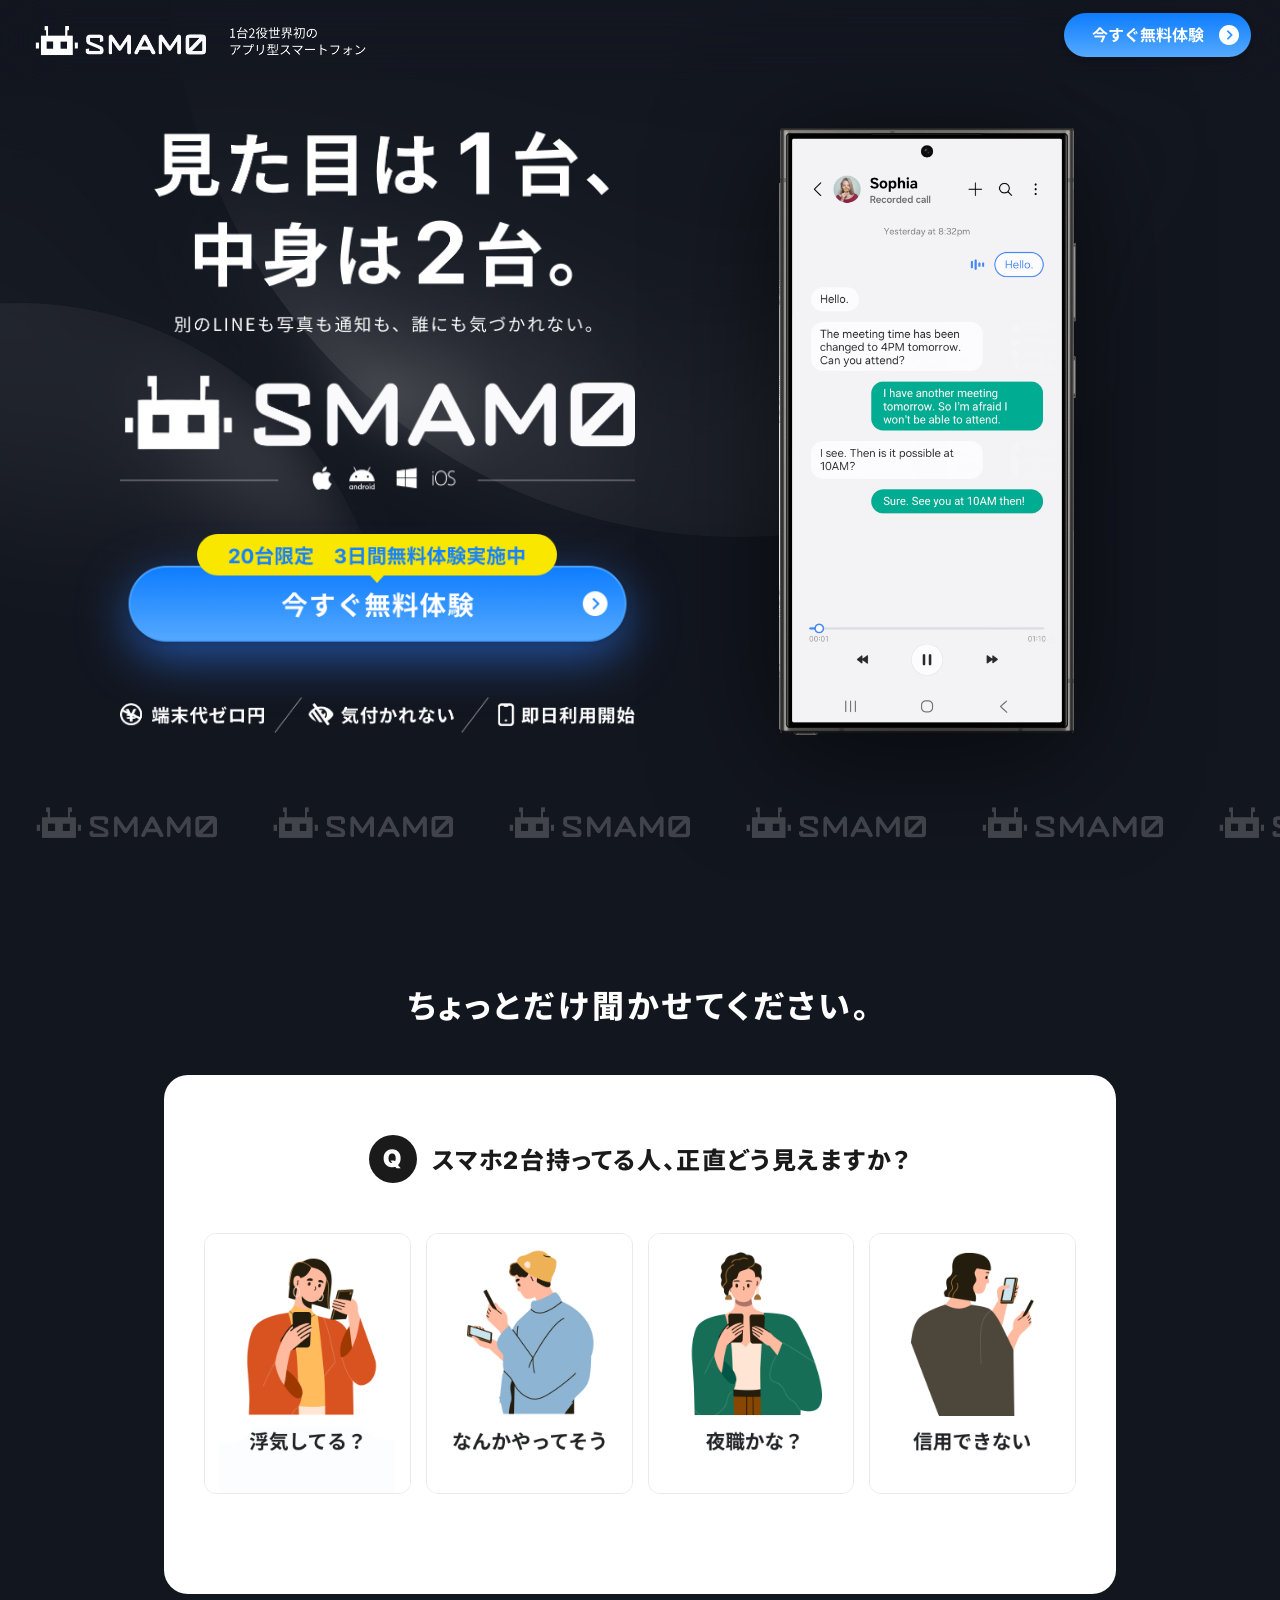
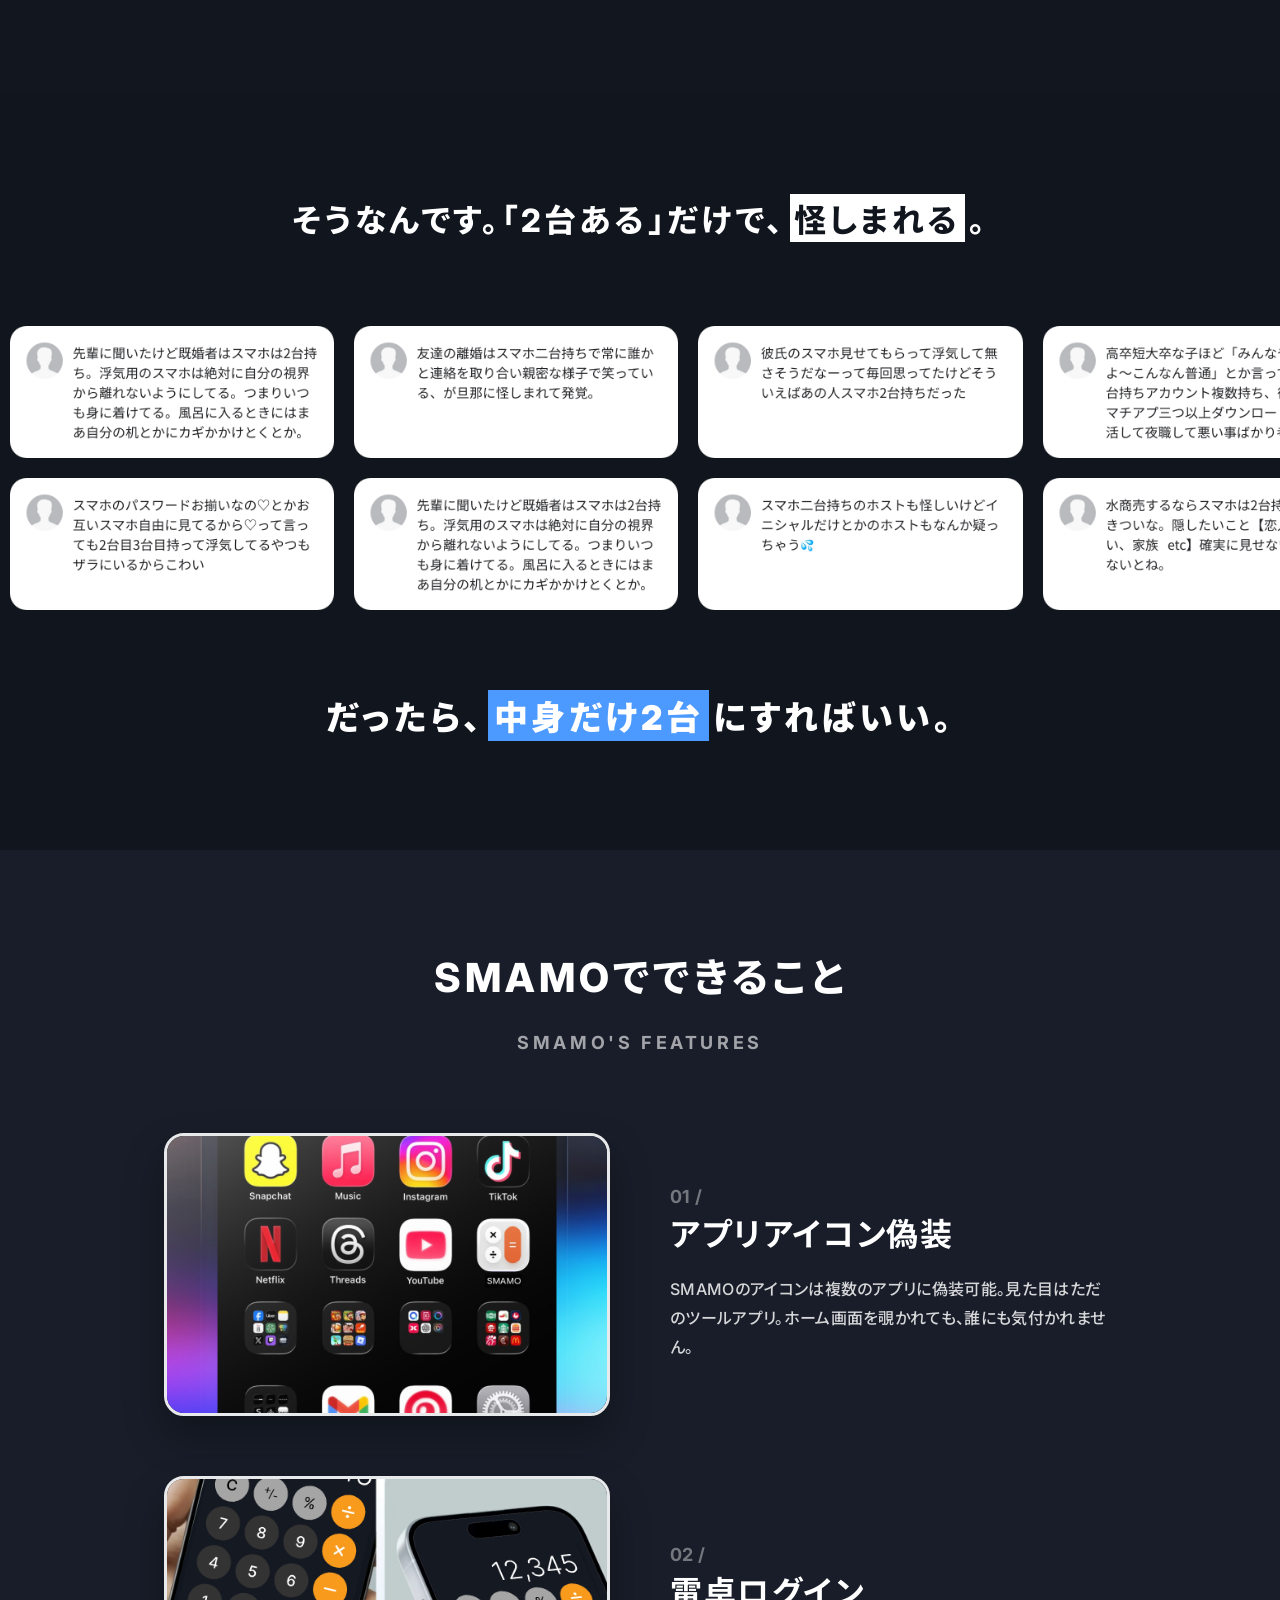
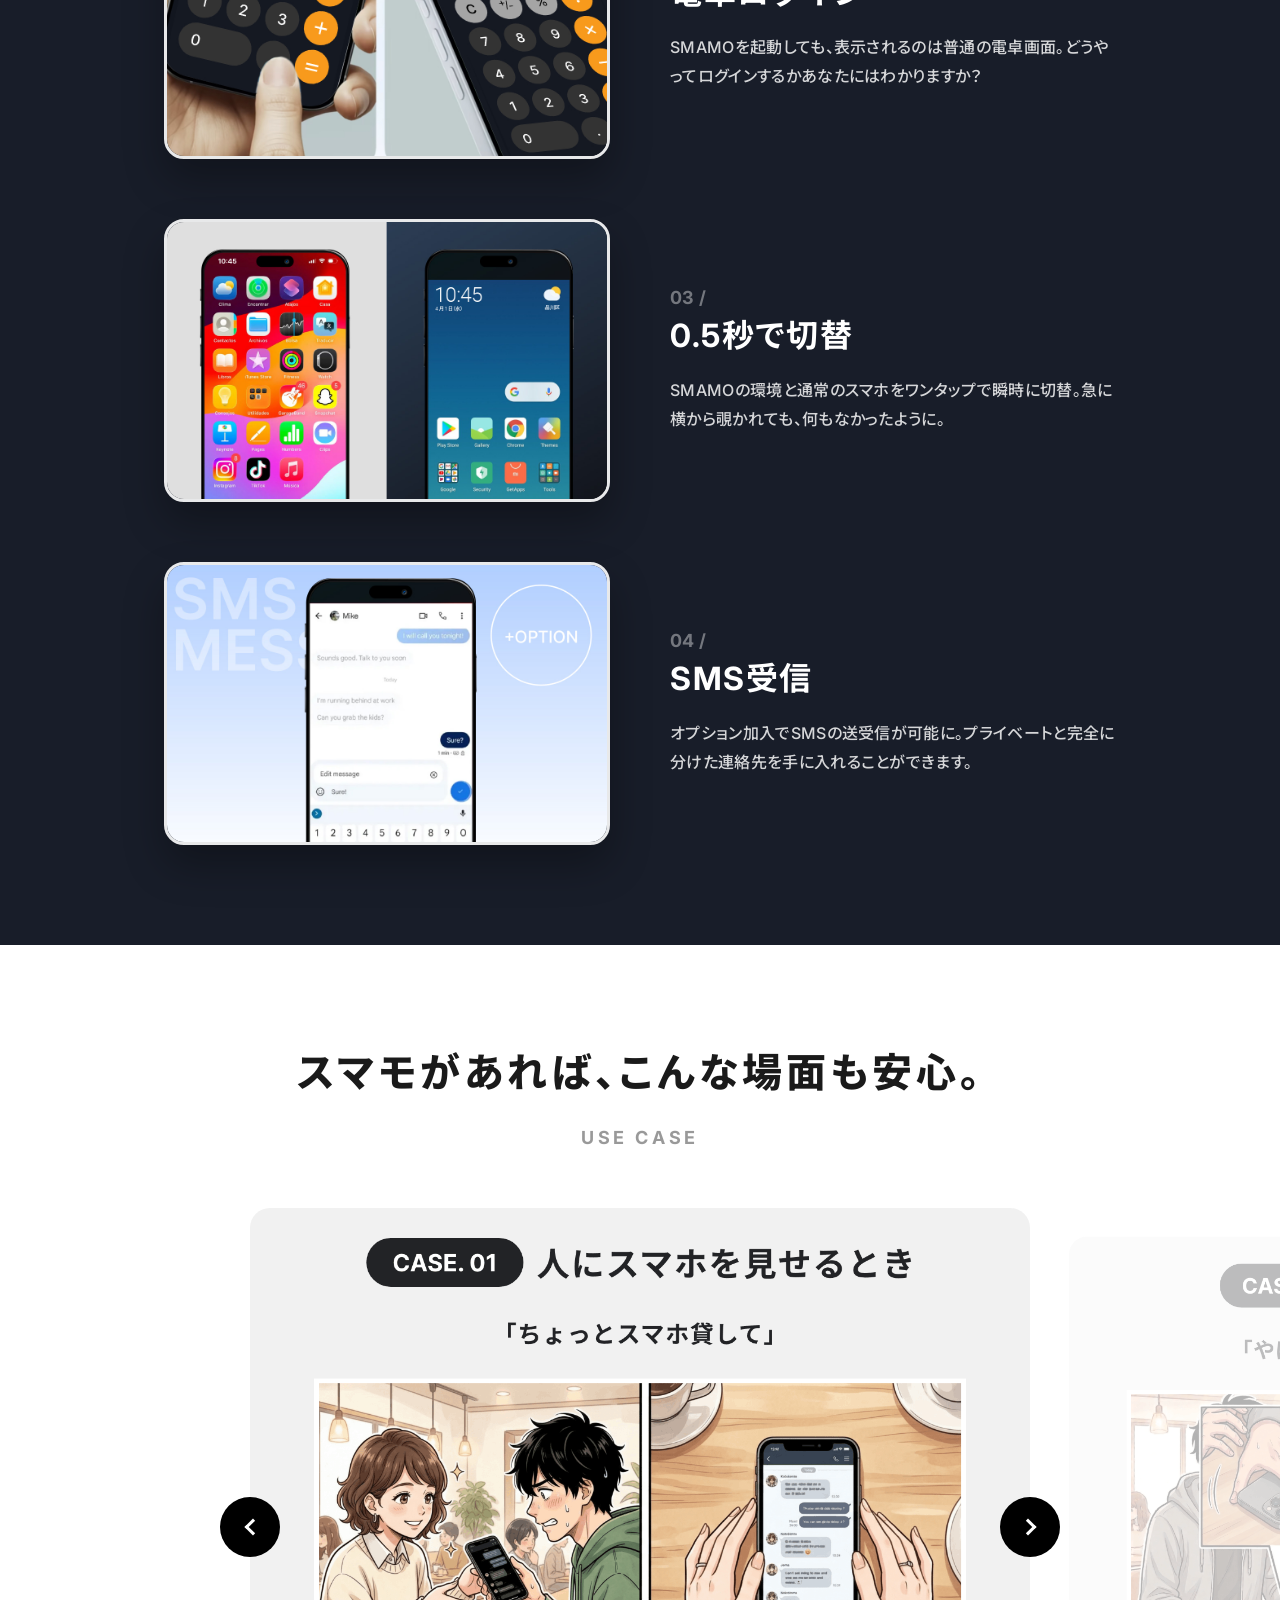
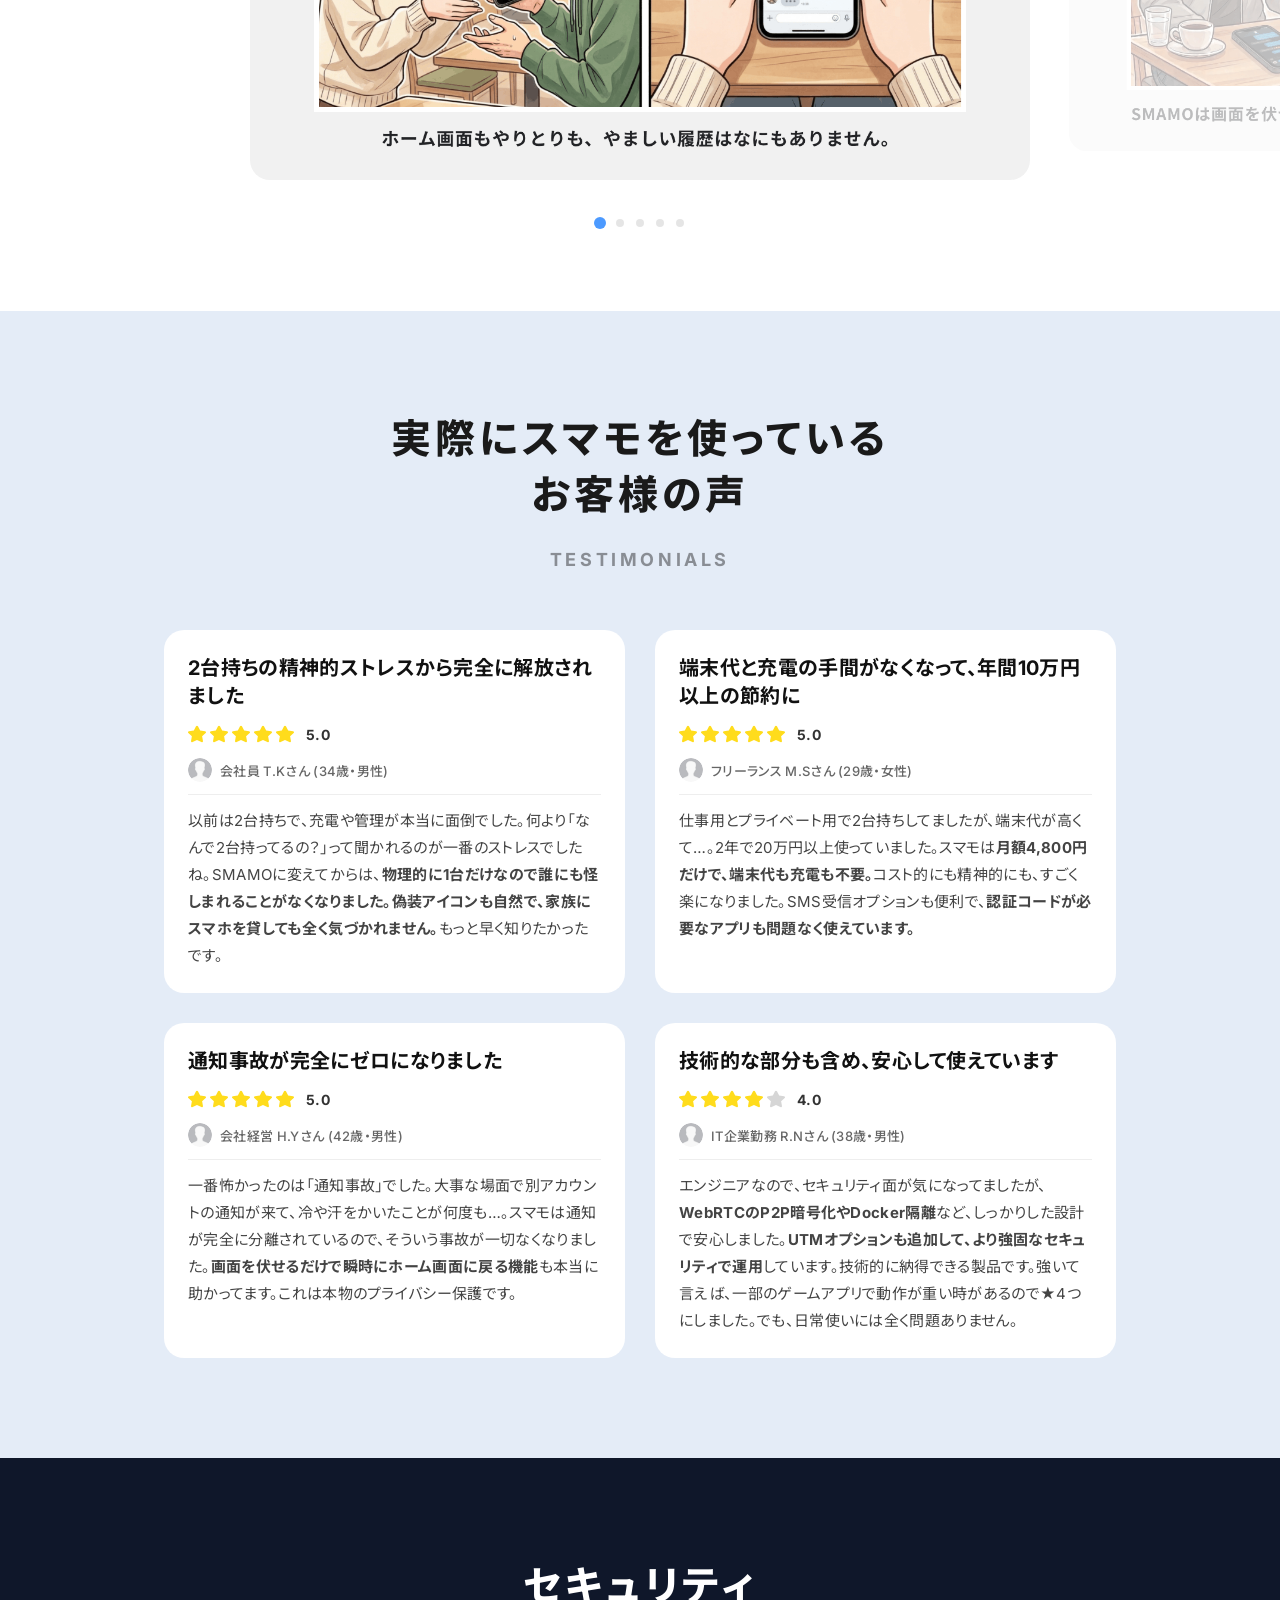
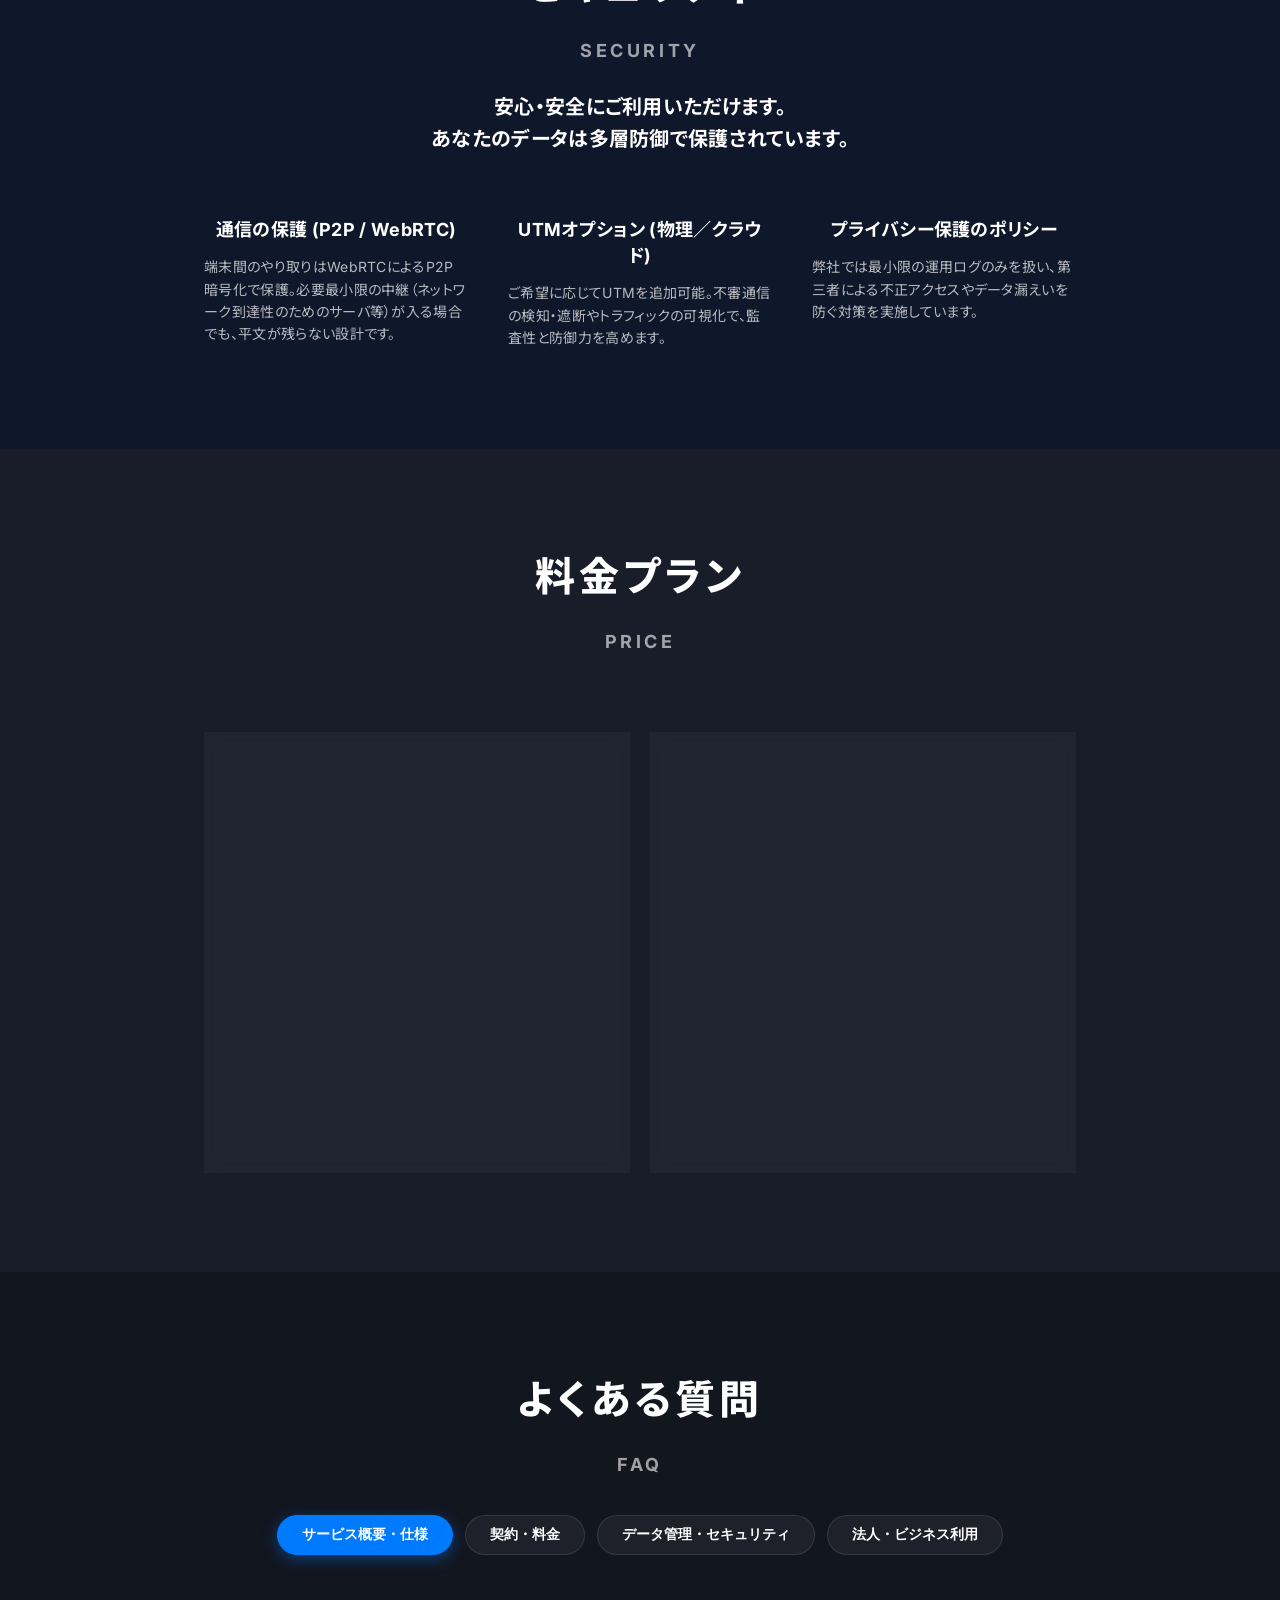
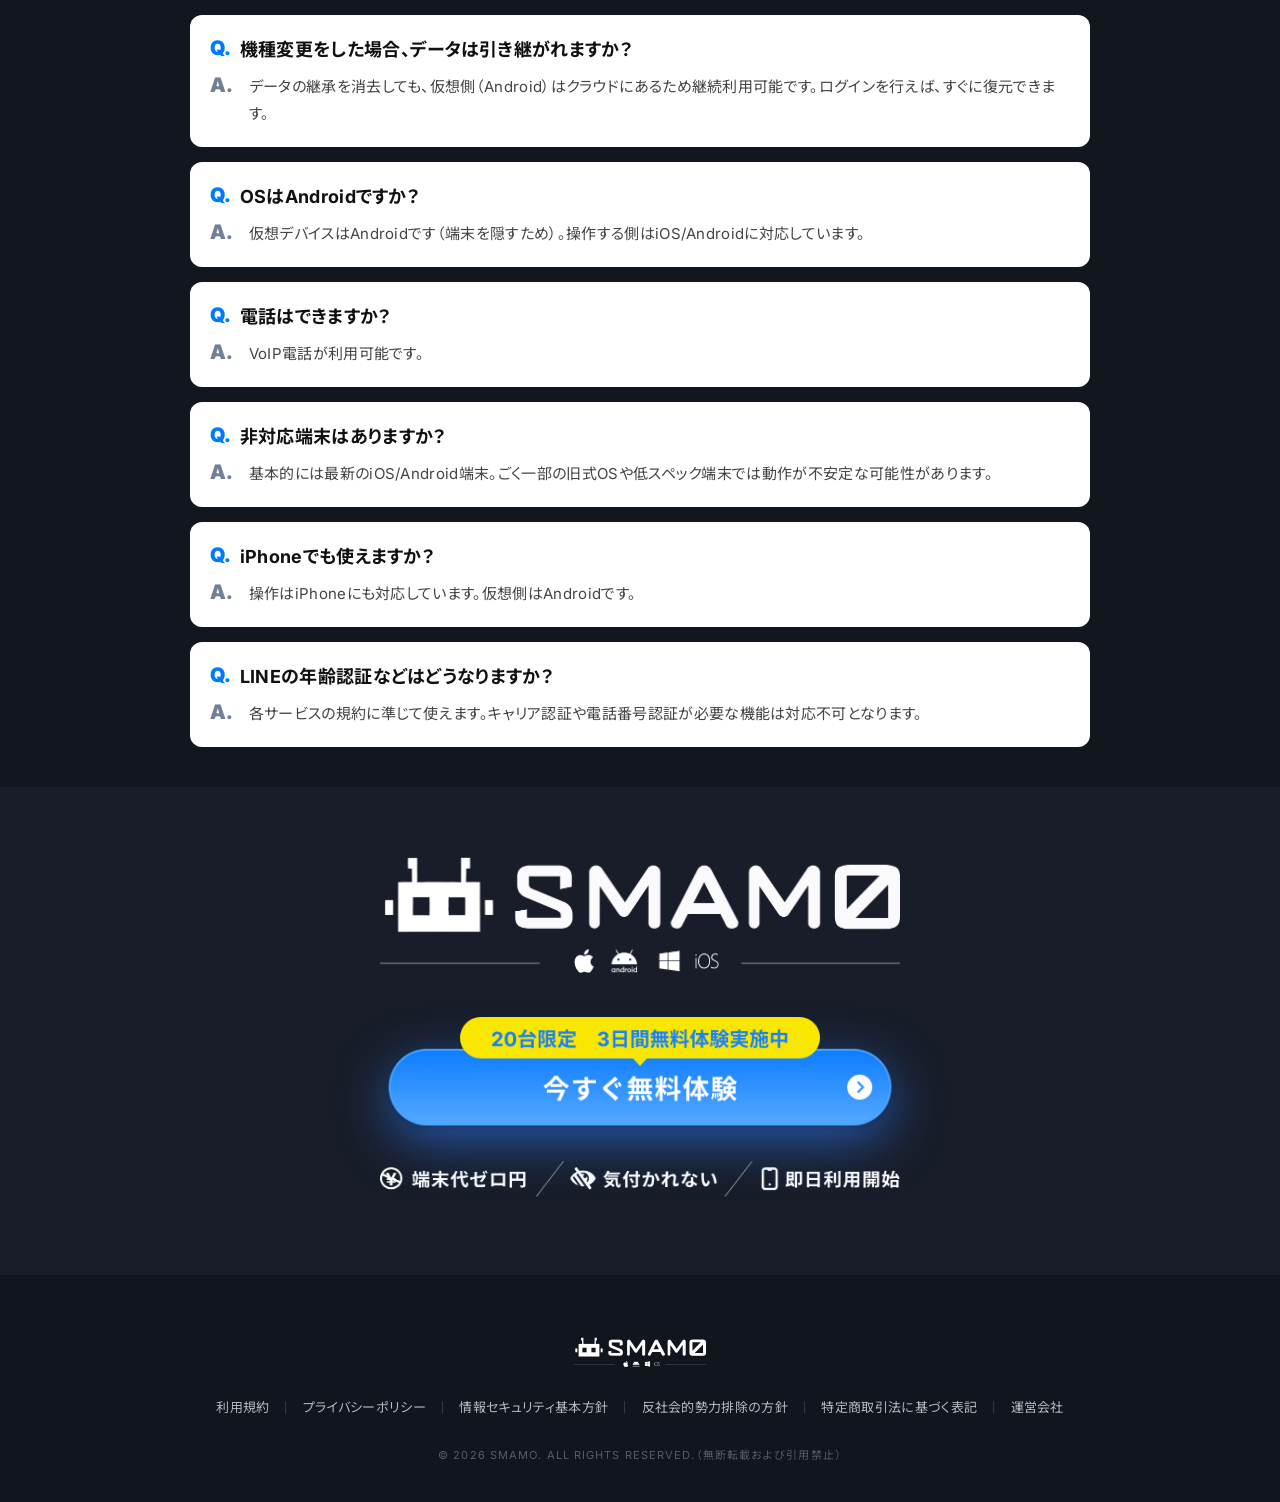
==== index.html @ 66a8e2f9 "Cleaned Smamo LP: Replaced with finalized files from smamo_lp_0403" ====
<!DOCTYPE html>
<html lang="ja">

<head>
    <meta charset="UTF-8">
    <meta name="viewport" content="width=device-width, initial-scale=1.0">
    <meta name="format-detection" content="telephone=no">

    <!-- SEO Meta Tags -->
    <title>SMAMO（スマモ） | スマホの中に、もうひとつのスマホ。</title>
    <meta name="description" content="見た目は1台、中身は2台。LINEも写真も通知も、誰にも気づかれない秘密のスマホ SMAMO（スマモ）。いつもスマホの中にアプリをイントールするだけでもうひとつのスマホが見れる、世界初のアプリ型スマートフォンです。">
    <meta name="keywords" content="SMAMO,スマモ,スマホ,2台持ち,プライバシー保護,浮気対策,身バレ防止,セキュリティ">

    <!-- OGP Tags -->
    <meta property="og:site_name" content="SMAMO（スマモ）">
    <meta property="og:title" content="SMAMO（スマモ） | スマホの中に、もうひとつのスマホ。">
    <meta property="og:description" content="見た目は1台、中身は2台。LINEも写真も通知も、誰にも気づかれない秘密のスマホ SMAMO（スマモ）。いつもスマホの中にアプリをイントールするだけでもうひとつのスマホが見れる、世界初のアプリ型スマートフォンです。">
    <meta property="og:type" content="website">
    <meta property="og:url" content="https://smamo.jp/">
    <meta property="og:image" content="https://smamo.jp/img/ogp.jpg">
    <meta property="og:locale" content="ja_JP">

    <!-- Favicon -->
    <link rel="shortcut icon" href="img/favicon.ico">

    <!-- Stylesheets & Fonts -->
    <link rel="stylesheet" href="style.css">
    <link rel="stylesheet" href="https://cdnjs.cloudflare.com/ajax/libs/font-awesome/6.4.2/css/all.min.css">
    <script src="https://cdn.lordicon.com/lordicon.js"></script>
</head>

<body>
    <header class="header">
        <div class="header-container">
            <div class="header-logo">
                <img src="img/header-logo.png" alt="SMAMO" class="logo-img">
            </div>
            <div class="header-nav">
                <a href="#" class="cta-link-main"><img src="img/header-btn.png" alt="今すぐ無料体験"
                        class="header-cta-img"></a>
            </div>
        </div>
    </header>

    <main>
        <!-- Hero Section -->
        <section class="hero-section">
            <div class="hero-container">
                <div class="hero-content">
                    <!-- 1. Mein Text -->
                    <div class="hero-item mein-text-wrap hero-stage-1">
                        <img src="img/mein-text.png" alt="見た目は1台、中身は2台。" class="mein-text-img">
                    </div>

                    <!-- 2. Main Logo -->
                    <div class="hero-item logo-wrap hero-stage-1">
                        <img src="img/logo.png" alt="SMAMO" class="main-logo-img">
                    </div>

                    <!-- 3. CTA (Width 100%) -->
                    <div class="hero-item cta-wrap hero-stage-2">
                        <div class="cta-inner">
                            <img src="img/cta-btn-bubble.png" alt="20台限定 3日間無料体験実施中" class="cta-bubble">
                            <a href="#" class="cta-link-main">
                                <img src="img/cta-btn.png" alt="今すぐ無料体験" class="cta-img-main">
                            </a>
                        </div>
                    </div>

                    <!-- 4. Sub Text -->
                    <div class="hero-item sub-text-wrap hero-stage-2">
                        <img src="img/sub-text.png" alt="別のLINEも写真も通知も、誰にも気づかれない。" class="sub-text-img">
                    </div>
                </div>

                <div class="hero-visual hero-stage-3">
                    <div class="visual-info">
                        <div class="phone-wrap">
                            <img src="img/fv-phone.gif" alt="SMAMO Smartphone" class="phone-img">
                        </div>
                    </div>
                </div>
            </div>
            <!-- Logo Slider -->
            <div class="logo-slider">
                <div class="slider-track">
                    <img src="img/slider-logo.png" alt="SMAMO Logo">
                    <img src="img/slider-logo.png" alt="SMAMO Logo">
                    <img src="img/slider-logo.png" alt="SMAMO Logo">
                    <img src="img/slider-logo.png" alt="SMAMO Logo">
                    <img src="img/slider-logo.png" alt="SMAMO Logo">
                    <img src="img/slider-logo.png" alt="SMAMO Logo">
                    <img src="img/slider-logo.png" alt="SMAMO Logo">
                    <img src="img/slider-logo.png" alt="SMAMO Logo">
                    <img src="img/slider-logo.png" alt="SMAMO Logo">
                    <img src="img/slider-logo.png" alt="SMAMO Logo">
                    <img src="img/slider-logo.png" alt="SMAMO Logo">
                    <img src="img/slider-logo.png" alt="SMAMO Logo">
                    <!-- Second part for infinite double loop -->
                    <img src="img/slider-logo.png" alt="SMAMO Logo">
                    <img src="img/slider-logo.png" alt="SMAMO Logo">
                    <img src="img/slider-logo.png" alt="SMAMO Logo">
                    <img src="img/slider-logo.png" alt="SMAMO Logo">
                    <img src="img/slider-logo.png" alt="SMAMO Logo">
                    <img src="img/slider-logo.png" alt="SMAMO Logo">
                    <img src="img/slider-logo.png" alt="SMAMO Logo">
                    <img src="img/slider-logo.png" alt="SMAMO Logo">
                    <img src="img/slider-logo.png" alt="SMAMO Logo">
                    <img src="img/slider-logo.png" alt="SMAMO Logo">
                    <img src="img/slider-logo.png" alt="SMAMO Logo">
                    <img src="img/slider-logo.png" alt="SMAMO Logo">
                    <!-- Third part for seamless transition -->
                    <img src="img/slider-logo.png" alt="SMAMO Logo">
                    <img src="img/slider-logo.png" alt="SMAMO Logo">
                    <img src="img/slider-logo.png" alt="SMAMO Logo">
                    <img src="img/slider-logo.png" alt="SMAMO Logo">
                    <img src="img/slider-logo.png" alt="SMAMO Logo">
                    <img src="img/slider-logo.png" alt="SMAMO Logo">
                    <img src="img/slider-logo.png" alt="SMAMO Logo">
                    <img src="img/slider-logo.png" alt="SMAMO Logo">
                    <img src="img/slider-logo.png" alt="SMAMO Logo">
                    <img src="img/slider-logo.png" alt="SMAMO Logo">
                    <img src="img/slider-logo.png" alt="SMAMO Logo">
                    <img src="img/slider-logo.png" alt="SMAMO Logo">
                </div>
            </div>

            <div class="hero-bg"></div>
        </section>

        <!-- Survey Section -->
        <section class="survey-section">
            <div class="container">
                <div class="survey-header fade-in">
                    <p class="survey-intro">ちょっとだけ聞かせてください。</p>
                </div>

                <div class="survey-inner fade-in">
                    <div class="survey-q-title">
                        <span class="q-icon">Q</span>
                        <h2 class="survey-question">スマホ2台持ってる人、<br class="sp-only">正直どう見えますか？</h2>
                    </div>

                    <div class="survey-grid">
                        <div class="survey-card">
                            <img src="img/q_1.png" alt="信用できない" class="survey-img">
                        </div>
                        <div class="survey-card">
                            <img src="img/q_2.png" alt="なんかやってそう" class="survey-img">
                        </div>
                        <div class="survey-card">
                            <img src="img/q_3.png" alt="浮気してる？" class="survey-img">
                        </div>
                        <div class="survey-card">
                            <img src="img/q_4.png" alt="夜職かな？" class="survey-img">
                        </div>
                    </div>
                </div>
            </div>
        </section>

        <!-- Solution Section -->
        <section id="solution-section" class="solution-section">
            <div class="container">
                <div class="solution-intro-area">
                    <h3 class="solution-main-intro fade-in">そうなんです。<br class="sp-only">「2台ある」だけで、<br
                            class="sp-only"><span class="highlight-invert">怪しまれる</span>。</h3>
                </div>
            </div>

            <!-- Floating Bubbles Area (Full Width) -->
            <div class="bubbles-area-scroll">
                <div class="bubble-row upper">
                    <div class="bubble-track-left">
                        <img src="img/bubble_1.png" alt="bubble">
                        <img src="img/bubble_2.png" alt="bubble">
                        <img src="img/bubble_3.png" alt="bubble">
                        <img src="img/bubble_4.png" alt="bubble">
                        <!-- Duplicate 1 -->
                        <img src="img/bubble_1.png" alt="bubble">
                        <img src="img/bubble_2.png" alt="bubble">
                        <img src="img/bubble_3.png" alt="bubble">
                        <img src="img/bubble_4.png" alt="bubble">
                        <!-- Duplicate 2 -->
                        <img src="img/bubble_1.png" alt="bubble">
                        <img src="img/bubble_2.png" alt="bubble">
                        <img src="img/bubble_3.png" alt="bubble">
                        <img src="img/bubble_4.png" alt="bubble">
                    </div>
                </div>
                <div class="bubble-row lower">
                    <div class="bubble-track-right">
                        <img src="img/bubble_7.png" alt="bubble">
                        <img src="img/bubble_8.png" alt="bubble">
                        <img src="img/bubble_5.png" alt="bubble">
                        <img src="img/bubble_6.png" alt="bubble">
                        <!-- Duplicate 1 -->
                        <img src="img/bubble_7.png" alt="bubble">
                        <img src="img/bubble_8.png" alt="bubble">
                        <img src="img/bubble_5.png" alt="bubble">
                        <img src="img/bubble_6.png" alt="bubble">
                        <!-- Duplicate 2 -->
                        <img src="img/bubble_7.png" alt="bubble">
                        <img src="img/bubble_8.png" alt="bubble">
                        <img src="img/bubble_5.png" alt="bubble">
                        <img src="img/bubble_6.png" alt="bubble">
                    </div>
                </div>
            </div>

            <div class="container">
                <div class="solution-declaration fade-in" style="animation-delay: 0.5s;">
                    <h2 class="declaration-text"><span class="reveal-text">だったら、<br class="sp-only"><span
                                class="highlight-blue">中身だけ2台</span>にすればいい。</span></h2>
                </div>
            </div>
        </section>

        <!-- Product Introduction Section -->
        <!--
        <section id="intro-section" class="intro-section">
            <div class="container intro-flex-container">
                <div class="intro-content-left fade-in">
                    <h2 class="intro-headline-left">
                        <span class="reveal-text">今のスマホの中に、</span><br>
                        <span class="reveal-text" style="animation-delay: 0.1s;">もう1台分の“見えないスマホ”を</span><br>
                        <span class="reveal-text" style="animation-delay: 0.2s;">つくれるアプリ。</span>
                    </h2>
                    
                    <div class="intro-description-area">
                        <p class="intro-desc-item">見られたくないアプリも、やりとりも、<br>データもすべて隠せます。</p>
                        <p class="intro-desc-item">2台持ちにつきものの疑惑も、面倒も、<br>SMAMOがまるごと解決します。</p>
                    </div>
                </div>
                
                <div class="intro-visual-right fade-in">
                    <img src="img/phones-comparison.png" alt="Two phones comparison" class="comparison-img-right">
                </div>
            </div>
        </section>
        -->

        <!-- Features (What SMAMO can do) Section -->
        <section id="features-section" class="features-section">
            <div class="container">
                <div class="features-header fade-in">
                    <h2 class="section-title-white" style="color: #FFFFFF;"><span class="reveal-text">SMAMOでできること</span>
                    </h2>
                    <p class="section-subtitle">SMAMO'S FEATURES</p>
                </div>

                <div class="features-list">
                    <!-- Feature 01 -->
                    <div class="feature-item fade-in">
                        <div class="feature-visual">
                            <img src="img/feature_1.jpg" alt="Feature 01" class="feature-img-main">
                        </div>
                        <div class="feature-text-content">
                            <span class="feature-num">01 /</span>
                            <h3 class="feature-title">アプリアイコン偽装</h3>
                            <p class="feature-desc">SMAMOのアイコンは複数のアプリに偽装可能。見た目はただのツールアプリ。ホーム画面を覗かれても、誰にも気付かれません。</p>
                        </div>
                    </div>

                    <!-- Feature 02 -->
                    <div class="feature-item fade-in">
                        <div class="feature-visual">
                            <img src="img/feature_2.jpg" alt="Feature 02" class="feature-img-main">
                        </div>
                        <div class="feature-text-content">
                            <span class="feature-num">02 /</span>
                            <h3 class="feature-title">電卓ログイン</h3>
                            <p class="feature-desc">SMAMOを起動しても、表示されるのは普通の電卓画面。どうやってログインするかあなたにはわかりますか？</p>
                        </div>
                    </div>


                    <!-- Feature 03 -->
                    <div class="feature-item fade-in">
                        <div class="feature-visual">
                            <img src="img/feature_3.jpg" alt="Feature 03" class="feature-img-main">
                        </div>
                        <div class="feature-text-content">
                            <span class="feature-num">03 /</span>
                            <h3 class="feature-title">0.5秒で切替</h3>
                            <p class="feature-desc">SMAMOの環境と通常のスマホをワンタップで瞬時に切替。急に横から覗かれても、何もなかったように。</p>
                        </div>
                    </div>

                    <!-- Feature 04 -->
                    <div class="feature-item fade-in">
                        <div class="feature-visual">
                            <img src="img/feature_4.jpg" alt="Feature 04" class="feature-img-main">
                        </div>
                        <div class="feature-text-content">
                            <span class="feature-num">04 /</span>
                            <h3 class="feature-title">SMS受信</h3>
                            <p class="feature-desc">オプション加入でSMSの送受信が可能に。プライベートと完全に分けた連絡先を手に入れることができます。</p>
                        </div>
                    </div>
                </div>
            </div>
        </section>

        <!-- Case Study (Solving Problems) Section -->
        <section id="case-study-section" class="case-study-section">
            <div class="container">
                <div class="case-header fade-in">
                    <h2 class="section-title"><span class="reveal-text">スマモがあれば、<br class="sp-only">こんな場面も安心。</span>
                    </h2>
                    <p class="section-subtitle-dark">USE CASE</p>
                </div>
            </div>

            <!-- Carousel out of container for full width -->
            <div class="case-carousel-wrapper fade-in">
                <div class="case-carousel" id="caseCarousel">
                    <!-- Case 01 -->
                    <div class="case-slide active">
                        <img src="img/case_1.png" alt="Case 01" class="case-img" id="caseImg1">
                    </div>
                    <!-- Case 02 -->
                    <div class="case-slide">
                        <img src="img/case_2.png" alt="Case 02" class="case-img" id="caseImg2">
                    </div>
                    <!-- Case 03 -->
                    <div class="case-slide">
                        <img src="img/case_3.png" alt="Case 03" class="case-img" id="caseImg3">
                    </div>
                    <!-- Case 04 -->
                    <div class="case-slide">
                        <img src="img/case_4.png" alt="Case 04" class="case-img" id="caseImg4">
                    </div>
                    <!-- Case 05 -->
                    <div class="case-slide">
                        <img src="img/case_5.png" alt="Case 05" class="case-img" id="caseImg5">
                    </div>
                </div>

                <!-- Controls -->
                <button class="carousel-btn prev" id="casePrev"><i class="arrow-left"></i></button>
                <button class="carousel-btn next" id="caseNext"><i class="arrow-right"></i></button>

                <!-- Indicators -->
                <div class="carousel-dots" id="caseDots">
                    <span class="dot active" data-index="0"></span>
                    <span class="dot" data-index="1"></span>
                    <span class="dot" data-index="2"></span>
                    <span class="dot" data-index="3"></span>
                    <span class="dot" data-index="4"></span>
                </div>
            </div>
        </section>

        <!-- Testimonials Section -->
        <section id="testimonials-section" class="testimonials-section">
            <div class="container">
                <div class="testimonials-header fade-in">
                    <h2 class="section-title"><span class="reveal-text">実際にスマモを使っている<br>お客様の声</span></h2>
                    <p class="section-subtitle-dark">TESTIMONIALS</p>
                </div>

                <div class="testimonials-grid">
                    <!-- User 01 -->
                    <div class="testimonial-card fade-in">
                        <h3 class="card-title">2台持ちの精神的ストレスから完全に解放されました</h3>
                        <div class="rating">
                            <img src="img/star.svg" alt="star" class="star-icon">
                            <img src="img/star.svg" alt="star" class="star-icon">
                            <img src="img/star.svg" alt="star" class="star-icon">
                            <img src="img/star.svg" alt="star" class="star-icon">
                            <img src="img/star.svg" alt="star" class="star-icon">
                            <span class="rating-num">5.0</span>
                        </div>
                        <div class="user-meta">
                            <img src="img/user.png" alt="user" class="user-icon">
                            <span class="user-info-text">会社員 T.Kさん (34歳・男性)</span>
                        </div>
                        <p class="card-text">
                            以前は2台持ちで、充電や管理が本当に面倒でした。何より「なんで2台持ってるの？」って聞かれるのが一番のストレスでしたね。SMAMOに変えてからは、<strong>物理的に1台だけなので誰にも怪しまれることがなくなりました。偽装アイコンも自然で、家族にスマホを貸しても全く気づかれません。</strong>もっと早く知りたかったです。
                        </p>
                    </div>

                    <!-- User 02 -->
                    <div class="testimonial-card fade-in">
                        <h3 class="card-title">端末代と充電の手間がなくなって、年間10万円以上の節約に</h3>
                        <div class="rating">
                            <img src="img/star.svg" alt="star" class="star-icon">
                            <img src="img/star.svg" alt="star" class="star-icon">
                            <img src="img/star.svg" alt="star" class="star-icon">
                            <img src="img/star.svg" alt="star" class="star-icon">
                            <img src="img/star.svg" alt="star" class="star-icon">
                            <span class="rating-num">5.0</span>
                        </div>
                        <div class="user-meta">
                            <img src="img/user.png" alt="user" class="user-icon">
                            <span class="user-info-text">フリーランス M.Sさん (29歳・女性)</span>
                        </div>
                        <p class="card-text">
                            仕事用とプライベート用で2台持ちしてましたが、端末代が高くて…。2年で20万円以上使っていました。スマモは<strong>月額4,800円だけで、端末代も充電も不要。</strong>コスト的にも精神的にも、すごく楽になりました。SMS受信オプションも便利で、<strong>認証コードが必要なアプリも問題なく使えています。</strong>
                        </p>
                    </div>

                    <!-- User 03 -->
                    <div class="testimonial-card fade-in">
                        <h3 class="card-title">通知事故が完全にゼロになりました</h3>
                        <div class="rating">
                            <img src="img/star.svg" alt="star" class="star-icon">
                            <img src="img/star.svg" alt="star" class="star-icon">
                            <img src="img/star.svg" alt="star" class="star-icon">
                            <img src="img/star.svg" alt="star" class="star-icon">
                            <img src="img/star.svg" alt="star" class="star-icon">
                            <span class="rating-num">5.0</span>
                        </div>
                        <div class="user-meta">
                            <img src="img/user.png" alt="user" class="user-icon">
                            <span class="user-info-text">会社経営 H.Yさん (42歳・男性)</span>
                        </div>
                        <p class="card-text">
                            一番怖かったのは「通知事故」でした。大事な場面で別アカウントの通知が来て、冷や汗をかいたことが何度も…。スマモは通知が完全に分離されているので、そういう事故が一切なくなりました。<strong>画面を伏せるだけで瞬時にホーム画面に戻る機能</strong>も本当に助かってます。これは本物のプライバシー保護です。
                        </p>
                    </div>

                    <!-- User 04 -->
                    <div class="testimonial-card fade-in">
                        <h3 class="card-title">技術的な部分も含め、安心して使えています</h3>
                        <div class="rating">
                            <img src="img/star.svg" alt="star" class="star-icon">
                            <img src="img/star.svg" alt="star" class="star-icon">
                            <img src="img/star.svg" alt="star" class="star-icon">
                            <img src="img/star.svg" alt="star" class="star-icon">
                            <img src="img/star.svg" alt="star" class="star-icon star-off">
                            <span class="rating-num">4.0</span>
                        </div>
                        <div class="user-meta">
                            <img src="img/user.png" alt="user" class="user-icon">
                            <span class="user-info-text">IT企業勤務 R.Nさん (38歳・男性)</span>
                        </div>
                        <p class="card-text">
                            エンジニアなので、セキュリティ面が気になってましたが、<strong>WebRTCのP2P暗号化やDocker隔離</strong>など、しっかりした設計で安心しました。<strong>UTMオプションも追加して、より強固なセキュリティで運用</strong>しています。技術的に納得できる製品です。強いて言えば、一部のゲームアプリで動作が重い時があるので★4つにしました。でも、日常使いには全く問題ありません。
                        </p>
                    </div>
                </div>
            </div>
        </section>

        <!-- Security Section -->
        <section id="security-section" class="security-section">
            <div class="container container-narrow">
                <div class="security-header fade-in">
                    <h2 class="section-title-white"><span class="reveal-text">セキュリティ</span></h2>
                    <p class="section-subtitle">SECURITY</p>
                    <p class="security-lead">安心・安全にご利用いただけます。<br>あなたのデータは多層防御で保護されています。</p>
                </div>

                <div class="security-features grid-3col">
                    <div class="security-item fade-in">
                        <lord-icon src="https://cdn.lordicon.com/meiqgjvx.json" trigger="loop" delay="2000"
                            colors="primary:#ffcc00" class="security-item-icon" style="width:80px;height:80px">
                        </lord-icon>
                        <h3 class="security-item-title">通信の保護 (P2P / WebRTC)</h3>
                        <p class="security-item-text">
                            端末間のやり取りはWebRTCによるP2P暗号化で保護。必要最小限の中継（ネットワーク到達性のためのサーバ等）が入る場合でも、平文が残らない設計です。</p>
                    </div>
                    <div class="security-item fade-in">
                        <lord-icon src="https://cdn.lordicon.com/gbycmzod.json" trigger="loop" delay="2000"
                            colors="primary:#007aff" class="security-item-icon" style="width:80px;height:80px">
                        </lord-icon>
                        <h3 class="security-item-title">UTMオプション (物理／クラウド)</h3>
                        <p class="security-item-text">ご希望に応じてUTMを追加可能。不審通信の検知・遮断やトラフィックの可視化で、監査性と防御力を高めます。</p>
                    </div>
                    <div class="security-item fade-in">
                        <lord-icon src="https://cdn.lordicon.com/oxmjavzr.json" trigger="loop" delay="2000"
                            colors="primary:#ffffff" class="security-item-icon" style="width:80px;height:80px">
                        </lord-icon>
                        <h3 class="security-item-title">プライバシー保護のポリシー</h3>
                        <p class="security-item-text">弊社では最小限の運用ログのみを扱い、第三者による不正アクセスやデータ漏えいを防ぐ対策を実施しています。</p>
                    </div>
                </div>
            </div>
        </section>

        <!-- Price Plan Section -->
        <section id="price-section" class="price-section">
            <div class="container container-narrow">
                <div class="price-header fade-in">
                    <h2 class="section-title-white"><span class="reveal-text">料金プラン</span></h2>
                    <p class="section-subtitle">PRICE</p>
                </div>

                <div class="price-plans-wrap fade-in">
                    <!-- Standard Plan (Left) -->
                    <div class="price-plan-col">
                        <div class="plan-badge badge-blue">通常版</div>

                        <div class="price-item-row">
                            <span class="price-label">初期費用</span>
                            <div class="price-amount-wrap">
                                <span class="price-old">¥33,000<small>(税込)</small></span>
                                <span class="price-free-text">今だけ無料！</span>
                            </div>
                        </div>

                        <div class="price-item-row main-price-row">
                            <span class="price-label">月額</span>
                            <div class="price-amount-wrap">
                                <span class="price-main">¥4,800<small>/台(税込)</small></span>
                                <p class="price-deal-note">年払い：50,000円/台（税込）<br class="sp-only">※約7,600円お得</p>
                            </div>
                        </div>

                        <div class="plan-options-box">
                            <span class="option-label">オプション</span>
                            <ul class="option-list">
                                <li>・SMS受信：+500円/月（※本人確認が必要）</li>
                                <li>・UTMセキュリティ：+500円/月</li>
                            </ul>
                        </div>
                    </div>

                    <!-- Separator Line (PC only) -->
                    <div class="price-separator"></div>

                    <!-- Overseas Plan (Right) -->
                    <div class="price-plan-col">
                        <div class="plan-badge badge-purple">海外リージョン版</div>

                        <div class="price-item-row">
                            <span class="price-label">初期費用</span>
                            <div class="price-amount-wrap">
                                <span class="price-main">¥55,000<small>(税込)</small></span>
                            </div>
                        </div>

                        <div class="price-item-row main-price-row">
                            <span class="price-label">1年契約</span>
                            <div class="price-amount-wrap">
                                <span class="price-main">¥200,000<small>(税込)</small></span>
                                <p class="price-info-note">※最高レベルの匿名性・秘匿性</p>
                            </div>
                        </div>
                    </div>
                </div>
            </div>
        </section>

        <!-- FAQ Section -->
        <section id="faq-section" class="faq-section">
            <div class="container">
                <div class="faq-header fade-in">
                    <h2 class="section-title-white"><span class="reveal-text">よくある質問</span></h2>
                    <p class="section-subtitle">FAQ</p>
                </div>

                <!-- Category Tabs -->
                <div class="faq-tabs fade-in">
                    <button class="faq-tab-btn active" data-filter="spec">サービス概要・仕様</button>
                    <button class="faq-tab-btn" data-filter="contract">契約・料金</button>
                    <button class="faq-tab-btn" data-filter="security">データ管理・セキュリティ</button>
                    <button class="faq-tab-btn" data-filter="business">法人・ビジネス利用</button>
                </div>

                <div class="faq-list fade-in">
                    <!-- Q1 -->
                    <div class="faq-item" data-category="contract">
                        <div class="faq-question">
                            <span class="q-label">Q.</span>
                            <h3>契約にはどんな情報が必要ですか？</h3>
                        </div>
                        <div class="faq-answer">
                            <span class="a-label">A.</span>
                            <p>メールアドレスとお支払い方法があれば契約可能です。SMS受信などのオプションはKYC（本人確認）が必要です。</p>
                        </div>
                    </div>

                    <!-- Q2 -->
                    <div class="faq-item" data-category="contract">
                        <div class="faq-question">
                            <span class="q-label">Q.</span>
                            <h3>偽名で契約できますか？</h3>
                        </div>
                        <div class="faq-answer">
                            <span class="a-label">A.</span>
                            <p>基本プランはニックネーム利用が可能です。ただしKYC必須のオプション（本人確認済、海外リージョン等）は氏名・本人確認が必要です。</p>
                        </div>
                    </div>

                    <!-- Q3 -->
                    <div class="faq-item" data-category="contract">
                        <div class="faq-question">
                            <span class="q-label">Q.</span>
                            <h3>年間プランはありますか？</h3>
                        </div>
                        <div class="faq-answer">
                            <span class="a-label">A.</span>
                            <p>あります。年払いは割引をご用意しています。※海外リージョンは単発契約のみです。</p>
                        </div>
                    </div>

                    <!-- Q4 -->
                    <div class="faq-item" data-category="spec">
                        <div class="faq-question">
                            <span class="q-label">Q.</span>
                            <h3>機種変更をした場合、データは引き継がれますか？</h3>
                        </div>
                        <div class="faq-answer">
                            <span class="a-label">A.</span>
                            <p>データの継承を消去しても、仮想側（Android）はクラウドにあるため継続利用可能です。ログインを行えば、すぐに復元できます。</p>
                        </div>
                    </div>

                    <!-- Q5 -->
                    <div class="faq-item" data-category="spec">
                        <div class="faq-question">
                            <span class="q-label">Q.</span>
                            <h3>OSはAndroidですか？</h3>
                        </div>
                        <div class="faq-answer">
                            <span class="a-label">A.</span>
                            <p>仮想デバイスはAndroidです（端末を隠すため）。操作する側はiOS/Androidに対応しています。</p>
                        </div>
                    </div>

                    <!-- Q6 -->
                    <div class="faq-item" data-category="spec">
                        <div class="faq-question">
                            <span class="q-label">Q.</span>
                            <h3>電話はできますか？</h3>
                        </div>
                        <div class="faq-answer">
                            <span class="a-label">A.</span>
                            <p>VoIP電話が利用可能です。</p>
                        </div>
                    </div>



                    <!-- Q8 -->
                    <div class="faq-item" data-category="spec">
                        <div class="faq-question">
                            <span class="q-label">Q.</span>
                            <h3>非対応端末はありますか？</h3>
                        </div>
                        <div class="faq-answer">
                            <span class="a-label">A.</span>
                            <p>基本的には最新のiOS/Android端末。ごく一部の旧式OSや低スペック端末では動作が不安定な可能性があります。</p>
                        </div>
                    </div>

                    <!-- Q9 -->
                    <div class="faq-item" data-category="security">
                        <div class="faq-question">
                            <span class="q-label">Q.</span>
                            <h3>サーバーがハッキングされたとき、情報は流出しますか？</h3>
                        </div>
                        <div class="faq-answer">
                            <span class="a-label">A.</span>
                            <p>設計上、通信はWebRTCのP2P暗号化、データ保管はDockerで隔離。情報は蓄積しない設計にしています。万が一侵入が試行されても、顧客情報が流出する恐れはありません。</p>
                        </div>
                    </div>

                    <!-- Q10 -->
                    <div class="faq-item" data-category="spec">
                        <div class="faq-question">
                            <span class="q-label">Q.</span>
                            <h3>iPhoneでも使えますか？</h3>
                        </div>
                        <div class="faq-answer">
                            <span class="a-label">A.</span>
                            <p>操作はiPhoneにも対応しています。仮想側はAndroidです。</p>
                        </div>
                    </div>

                    <!-- Q11 -->
                    <div class="faq-item" data-category="business">
                        <div class="faq-question">
                            <span class="q-label">Q.</span>
                            <h3>どれくらいの台数まで管理できますか？</h3>
                        </div>
                        <div class="faq-answer">
                            <span class="a-label">A.</span>
                            <p>300台までの継続利用が可能です。さらに多く必要な場合はお問い合わせからご相談ください。</p>
                        </div>
                    </div>

                    <!-- Q12 -->
                    <div class="faq-item" data-category="spec">
                        <div class="faq-question">
                            <span class="q-label">Q.</span>
                            <h3>LINEの年齢認証などはどうなりますか？</h3>
                        </div>
                        <div class="faq-answer">
                            <span class="a-label">A.</span>
                            <p>各サービスの規約に準じて使えます。キャリア認証や電話番号認証が必要な機能は対応不可となります。</p>
                        </div>
                    </div>

                    <!-- Q13 -->
                    <div class="faq-item" data-category="security">
                        <div class="faq-question">
                            <span class="q-label">Q.</span>
                            <h3>バックアップ / 復元はできますか？</h3>
                        </div>
                        <div class="faq-answer">
                            <span class="a-label">A.</span>
                            <p>クラウドアプリの継続（データ）は保持します。スタンドアロン動作のため、重要データはクラウド保存をご利用ください。</p>
                        </div>
                    </div>

                    <!-- Q14 -->
                    <div class="faq-item" data-category="security">
                        <div class="faq-question">
                            <span class="q-label">Q.</span>
                            <h3>不正利用の防止策はありますか？</h3>
                        </div>
                        <div class="faq-answer">
                            <span class="a-label">A.</span>
                            <p>端末指定、認証の二段階認証は標準搭載です。</p>
                        </div>
                    </div>

                    <!-- Q15 (Moved from spec) -->
                    <div class="faq-item" data-category="contract">
                        <div class="faq-question">
                            <span class="q-label">Q.</span>
                            <h3>別途通信費・パケット代はかかりますか？</h3>
                        </div>
                        <div class="faq-answer">
                            <span class="a-label">A.</span>
                            <p>基本的には親機側のモバイル通信料に準じます。SMS受信などの通信を伴うオプションは別途料金が発生します。</p>
                        </div>
                    </div>

                    <!-- Q16 -->
                    <div class="faq-item" data-category="contract">
                        <div class="faq-question">
                            <span class="q-label">Q.</span>
                            <h3>申し込み後、どれくらいで使えますか？</h3>
                        </div>
                        <div class="faq-answer">
                            <span class="a-label">A.</span>
                            <p>決済手続き手続きのアナウンスによりますが、最短即日での利用が可能です。</p>
                        </div>
                    </div>

                    <!-- Q16 -->
                    <div class="faq-item" data-category="business">
                        <div class="faq-question">
                            <span class="q-label">Q.</span>
                            <h3>代理店は募集していますか？</h3>
                        </div>
                        <div class="faq-answer">
                            <span class="a-label">A.</span>
                            <p>お気軽にお問い合わせからご連絡ください。</p>
                        </div>
                    </div>
                </div>
            </div>
        </section>

        <!-- Final CTA Section (Strict Hero Reuse) -->
        <section id="final-cta-section" class="final-cta-section">
            <div class="container fade-in">
                <div class="final-cta-content">
                    <!-- Main Logo (Literal Hero Reuse) -->
                    <div class="hero-item logo-wrap">
                        <img src="img/logo.png" alt="SMAMO" class="main-logo-img">
                    </div>

                    <!-- CTA Button (Exact Hero Reuse) -->
                    <div class="cta-wrap">
                        <div class="cta-inner">
                            <img src="img/cta-btn-bubble.png" alt="20台限定 3日間無料体験実施中" class="cta-bubble">
                            <a href="#" class="cta-link-main">
                                <img src="img/cta-btn.png" alt="今すぐ無料体験" class="cta-img-main">
                            </a>
                        </div>
                    </div>

                    <!-- Hero Sub-text Image (True Hero Reuse) -->
                    <div class="final-subtext-wrap">
                        <img src="img/sub-text.png" alt="別のLINEも写真も通知も、誰にも気づかれない。" class="final-subtext-img">
                    </div>
                </div>
            </div>
        </section>

        <!-- Footer -->
        <footer class="footer">
            <div class="container footer-container">
                <div class="footer-logo">
                    <img src="img/logo.png" alt="SMAMO" class="footer-logo-img">
                </div>
                <nav class="footer-nav">
                    <a href="policy.html#terms" rel="noopener noreferrer">利用規約</a>
                    <a href="policy.html#privacy" rel="noopener noreferrer">プライバシーポリシー</a>
                    <a href="policy.html#security" rel="noopener noreferrer">情報セキュリティ基本方針</a>
                    <a href="policy.html#antisocial" rel="noopener noreferrer">反社会的勢力排除の方針</a>
                    <a href="policy.html#legal" rel="noopener noreferrer">特定商取引法に基づく表記</a>
                    <a href="#" rel="noopener noreferrer">運営会社</a>
                </nav>
                <p class="copyright">© 2026 SMAMO. All rights reserved.<br class="sp-only">（無断転載および引用禁止）</p>
            </div>
        </footer>
    </main>

    <!-- Modal Popup Form -->
    <div class="modal-overlay" id="contactModal">
        <div class="modal-content fade-in-up">
            <button class="modal-close" id="closeModal">&times;</button>
            <div id="modalFormArea">
                <div class="modal-header">
                    <h2 class="modal-title">今すぐ無料体験！</h2>
                    <p class="modal-subtitle">20台限定！3日間無料でスマモを体験しよう</p>
                </div>

                <!-- Flow Section -->
                <div class="modal-flow">
                    <div class="flow-item">
                        <div class="flow-icon-wrap">
                            <lord-icon src="https://cdn.lordicon.com/aynysgyl.json" trigger="loop" delay="2000"
                                colors="primary:#111111" state="in-mail-open-close" style="width:50px;height:50px">
                            </lord-icon>
                        </div>
                        <div class="flow-text-wrap">
                            <span class="flow-title">無料体験申込</span>
                        </div>
                    </div>
                    <div class="flow-arrow">
                        <i class="fa-solid fa-caret-right"></i>
                    </div>
                    <div class="flow-item">
                        <div class="flow-icon-wrap">
                            <lord-icon src="https://cdn.lordicon.com/dxfkntgu.json" trigger="loop" delay="2000"
                                colors="primary:#111111" state="hover-slide" style="width:50px;height:50px">
                            </lord-icon>
                        </div>
                        <div class="flow-text-wrap">
                            <span class="flow-title">アプリダウンロード</span>
                            <span class="flow-subtitle">3日間無料体験！</span>
                        </div>
                    </div>
                    <div class="flow-arrow">
                        <i class="fa-solid fa-caret-right"></i>
                    </div>
                    <div class="flow-item">
                        <div class="flow-icon-wrap">
                            <lord-icon src="https://cdn.lordicon.com/jjjktlkk.json" trigger="loop" delay="2000"
                                colors="primary:#111111" style="width:50px;height:50px">
                            </lord-icon>
                        </div>
                        <div class="flow-text-wrap">
                            <span class="flow-title">ご利用手続き</span>
                        </div>
                    </div>
                </div>

                <form id="applicationForm" class="application-form">
                    <div class="form-group">
                        <label for="name">お名前 <span class="required-badge">必須</span></label>
                        <input type="text" id="name" name="name" placeholder="山田 太郎" required>
                        <p class="error-text">入力内容に誤りがあります。</p>
                    </div>
                    <div class="form-group">
                        <label for="email">メールアドレス <span class="required-badge">必須</span></label>
                        <input type="email" id="email" name="email" placeholder="example@mail.com" required>
                        <p class="error-text">入力内容に誤りがあります。</p>
                    </div>
                    <div class="form-checkbox">
                        <input type="checkbox" id="terms" name="terms" required>
                        <label for="terms"><a href="policy.html#privacy"
                                target="_blank">利用規約とプライバシーポリシー</a>に同意する</label>
                    </div>
                    <button type="submit" class="submit-btn" id="submitBtn">無料体験に申込む</button>
                    <p class="form-note">メールアドレス宛に担当者からご連絡いたします。</p>
                </form>
            </div>

            <div id="successMessage" class="success-message" style="display: none;">
                <div class="success-icon-wrap">
                    <lord-icon src="https://cdn.lordicon.com/lupuorrc.json" trigger="loop" delay="500"
                        colors="primary:#007aff" style="width:100px;height:100px">
                    </lord-icon>
                </div>
                <h3 class="success-msg-title">申込完了</h3>
                <p class="success-msg-desc">スマモの無料体験申込が完了しました。<br class="sp-only">担当者より詳細をご連絡します。<br>自動返信メールを確認してください。</p>
                <button class="submit-btn" id="closeSuccess">閉じる</button>
            </div>
        </div>
    </div>

    <script src="script.js"></script>
</body>

</html>
---- style.css ----
/* ============================================================
  PC設定 - Base Styles
============================================================ */
@import url('https://fonts.googleapis.com/css2?family=Inter:wght@400;700&family=Noto+Sans+JP:wght@400;700&display=swap');

/* CSS Reset */
*,
*::after,
*::before {
    margin: 0;
    padding: 0;
    box-sizing: border-box;
}

:root {
    --bg-dark: #181D29;
    --header-height: 80px;
}

body {
    font-family: 'Inter', 'Noto Sans JP', 'Hiragino Sans', 'ヒラギノ角ゴ ProN', Hiragino Kaku Gothic ProN, 'メイリオ', Meiryo, '游ゴシック Medium', YuGothic, YuGothicM, sans-serif;
    font-weight: 400;
    color: #FFFFFF;
    background-color: var(--bg-dark);
    -webkit-font-smoothing: antialiased;
    -moz-osx-font-smoothing: grayscale;
    font-feature-settings: "palt";
    letter-spacing: 0.02rem;
}

/* Device specific display control */
.sp-only {
    display: none !important;
}

@media (max-width: 767px) {
    .sp-only {
        display: block !important;
    }

    .pc-only {
        display: none !important;
    }
}

/* Common Layout */
.container {
    max-width: 1080px;
    margin: 0 auto;
    padding: 0 5%;
    /* 固定60pxから5%の相対値に変更し、狭い画面でも柔軟に */
}

.container-narrow {
    max-width: 1040px;
    margin: 0 auto;
    padding: 0 5%;
}

img {
    max-width: 100%;
    height: auto;
    display: block;
}

/* Header */
.header {
    height: var(--header-height);
    width: 100%;
    position: fixed;
    top: 0;
    z-index: 1000;
    backdrop-filter: blur(30px);
    /* background-color: rgba(24, 29, 41, 0.8); */
}

.header-container {
    height: 100%;
    width: 100%;
    /* max-width: 1040px; */
    margin: 0 auto;
    padding: 0 20px;
    display: flex;
    justify-content: space-between;
    align-items: center;
}

.logo-img {
    height: 36px;
}

.header-cta-img {
    height: 62px;
    transition: transform 0.3s ease;
}

.header-cta-img:hover {
    transform: scale(1.06);
}

/* Hero Section */
.hero-section {
    padding-top: var(--header-height);
    padding-bottom: 0;
    position: relative;
    background-color: #12161F;
    overflow: hidden;
    /* Ensure BG doesn't spill */
}

.hero-container {
    max-width: 1120px;
    margin: 28px auto 0;
    padding: 0 40px;
    display: flex;
    align-items: center;
    justify-content: space-between;
    width: 100%;
    position: relative;
    /* Fixed: Required for z-index to work */
    z-index: 2;
    gap: 60px;
}

.hero-content {
    flex: 1.05;
    display: flex;
    flex-direction: column;
}

/* Hero Entrance Animations */
.hero-stage-1 {
    opacity: 0;
    animation: fadeInUp 1.2s cubic-bezier(0.2, 0.8, 0.2, 1) forwards;
    animation-delay: 0.4s;
}

.hero-stage-2 {
    opacity: 0;
    animation: fadeIn 1.0s ease-out forwards;
    animation-delay: 0.8s;
}

.hero-stage-3 {
    opacity: 0;
    animation: fadeIn 1.5s ease-out forwards;
    animation-delay: 1.2s;
}

@keyframes fadeInUp {
    from {
        opacity: 0;
        transform: translateY(30px);
    }

    to {
        opacity: 1;
        transform: translateY(0);
    }
}

@keyframes fadeIn {
    from {
        opacity: 0;
    }

    to {
        opacity: 1;
    }
}

.hero-item {
    margin-bottom: 20px;
    width: 100%;
}

.mein-text-img {
    width: 100%;
}

.main-logo-img {
    width: 100%;
}

/* CTA Block (Width 100%) */
.cta-inner {
    position: relative;
    padding-top: 50px;
    width: 100%;
    margin-bottom: 20px;
    /* Column Full Width */
    transition: transform 0.4s cubic-bezier(0.165, 0.84, 0.44, 1);
}

.cta-inner:hover {
    transform: scale(1.03);
}

.cta-bubble {
    position: absolute;
    top: 24px;
    left: 50%;
    transform: translateX(-50%);
    width: 82%;
    /* コンテナに対して可変にする */
    max-width: 360px;
    /* PC最大サイズは360pxを上限 */
    z-index: 3;
}

.cta-link-main {
    display: inline-block;
    width: 100%;
    text-decoration: none;
    /* Clean and simple layout unit */
}

.cta-img-main {
    width: 100%;
    transition: filter 0.3s ease;
    filter: drop-shadow(0 15px 25px rgba(46, 125, 255, 0.6));
}

.cta-inner:hover .cta-img-main {
    filter: drop-shadow(0 20px 35px rgba(46, 125, 255, 0.8));
}

.sub-text-img {
    width: 100%;
}

/* Visual Block (Right Side) */
.hero-visual {
    flex: 0.95;
    display: flex;
    justify-content: center;
}

.visual-info {
    position: relative;
}

.phone-img {
    width: 300px;
    filter: drop-shadow(0 20px 60px rgba(0, 0, 0, 0.6));
}

/* Background */
.hero-bg {
    position: absolute;
    top: 0;
    left: 0;
    width: 100%;
    height: 100%;
    background-image: url('img/fv_background.jpg'); /* PC版の背景 */
    background-size: cover;
    background-position: center;
    background-attachment: fixed;
    z-index: 1;
    opacity: 1;
}

@keyframes bounce {

    0%,
    100% {
        transform: translateY(0);
    }

    50% {
        transform: translateY(-8px);
    }
}

/* Error States */
.error-text {
    color: #ff4d4d;
    font-size: 12px;
    margin-top: 5px;
    display: none;
}

.has-error input {
    border: 1px solid #ff4d4d !important;
}

.has-error .error-text {
    display: block;
}

@media (max-width: 767px) {
    :root {
        --header-height: 70px;
    }

    .container,
    .container-narrow {
        padding: 0 20px;
    }

    .header {
        height: 70px;
    }

    .logo-img {
        height: 26px;
    }

    .header-cta-img {
        height: 42px;
    }

    .hero-container {
        flex-direction: column;
        text-align: center;
        padding-top: 0px;
        gap: 16px;
    }

    .hero-content {
        align-items: center;
    }

    .hero-visual {
        justify-content: center;
        width: 100%;
        margin-top: 0px;
    }

    .world-first-badge-wrap {
        position: static;
        margin-bottom: 20px;
    }
}

/* Survey Section */
.survey-section {
    padding: 100px 0;
    background-color: #12161F;
    text-align: center;
    letter-spacing: 0.1em;
}

.price-header {
    text-align: center;
    /* Centralize the headline */
    margin-bottom: 60px;
}

.survey-header {
    margin-bottom: 48px;
}

.survey-intro {
    font-size: 32px;
    font-weight: 800;
    color: #FFFFFF;
    letter-spacing: 0.1em;
}

.survey-inner {
    background-color: #FFFFFF;
    border-radius: 24px;
    padding: 60px 40px 100px;
    max-width: 1100px;
    margin: 0 auto;
    /* box-shadow: 0 40px 100px rgba(0, 0, 0, 0.3); */
}

.survey-q-title {
    display: flex;
    align-items: center;
    justify-content: center;
    gap: 15px;
    margin-bottom: 50px;
}

.q-icon {
    display: flex;
    align-items: center;
    justify-content: center;
    width: 48px;
    height: 48px;
    background-color: #1A1A1A;
    color: #FFFFFF;
    border-radius: 50%;
    font-size: 24px;
    font-weight: 900;
}

.survey-question {
    font-size: 24px;
    font-weight: 800;
    color: #1A1A1A;
}

.highlight-invert {
    background-color: #FFFFFF;
    color: #10151E;
    padding: 1px 4px;
    /* border-radius: 4px; */
    margin: 0 4px;
    display: inline-block;
    line-height: normal;
}

.highlight-blue {
    background-color: #4C9AFF;
    color: #FFFFFF;
    padding: 1px 6px;
    /* border-radius: 4px; */
    margin: 0 4px;
    display: inline-block;
    line-height: normal;
}

.survey-grid {
    display: grid;
    grid-template-columns: repeat(4, 1fr);
    gap: 15px;
}

.survey-card {
    background: #FFFFFF;
    border: 1px solid #EAEAEA;
    border-radius: 12px;
    overflow: hidden;
    transition: transform 0.4s cubic-bezier(0.165, 0.84, 0.44, 1), box-shadow 0.4s cubic-bezier(0.165, 0.84, 0.44, 1), border-color 0.4s ease;
    cursor: pointer;
}

.survey-card:hover {
    transform: translateY(-10px);
    border-color: #4C9AFF;
    box-shadow: 0 30px 60px rgba(0, 0, 0, 0.12);
}

.survey-img {
    width: 100%;
    display: block;
    transition: transform 0.6s cubic-bezier(0.165, 0.84, 0.44, 1);
}

.survey-card:hover .survey-img {
    transform: scale(1.08);
}

/* Animations Trigger (Fade + Up) */
.fade-in {
    opacity: 0;
    transform: translateY(30px);
    transition: opacity 0.8s ease, transform 0.8s ease;
}

.fade-in.is-active {
    opacity: 1 !important;
    transform: translateY(0) !important;
}

/* Simple Fade (No Movement) */
.fade-simple {
    opacity: 0;
    transition: opacity 1.0s ease;
}

.fade-simple.is-active {
    opacity: 1 !important;
}

@media (max-width: 767px) {
    .survey-inner {
        padding: 32px 20px;
        margin: 0 10px;
    }

    .survey-grid {
        grid-template-columns: repeat(2, 1fr);
    }

    .survey-intro {
        font-size: 24px;
    }

    .survey-question {
        font-size: 20px;
    }

    .q-icon {
        width: 36px;
        height: 36px;
        font-size: 18px;
    }
}


/* Logo Slider */
.logo-slider {
    position: relative;
    width: 100%;
    height: auto;
    /* background-color: rgba(0, 0, 0, 0.2); */
    /* border-top: 1px solid rgba(255, 255, 255, 0.1); */
    overflow: hidden;
    z-index: 5;
    display: flex;
    align-items: center;
    margin-top: 10px;
}

.slider-track {
    display: flex;
    width: calc(250px * 48);
    /* Doubled from 24 */
    animation: scroll 120.0s linear infinite;
    padding: 40px 0;
}

.slider-track img {
    height: 38px;
    margin: 0 20px;
    opacity: 0.2;
}

@keyframes scroll {
    0% {
        transform: translateX(0);
    }

    100% {
        transform: translateX(calc(-250px * 24));
    }

    /* Doubled from 12 */
}

/* Solution Section */
.solution-section {
    padding: 100px 0;
    background-color: #10151E;
    /* XD Precise Dark Navy */
    color: #FFFFFF;
    position: relative;
    overflow: hidden;
    text-align: center;
}

.solution-pre-intro {
    font-size: 20px;
    font-weight: 700;
    color: #4C9AFF;
    /* XD Blue */
    margin-bottom: 24px;
    letter-spacing: 0.1em;
}

.section-title-white {
    font-size: 40px;
    font-weight: 800;
    line-height: 1.4;
    margin-bottom: 12px;
    color: #FFFFFF;
    letter-spacing: 0.1em;
}

.section-title {
    font-size: 40px;
    font-weight: 800;
    line-height: 1.4;
    margin-bottom: 12px;
    color: #1A1A1A;
    /* Dark for white backgrounds */
    letter-spacing: 0.1em;
}

@media (max-width: 767px) {

    .section-title,
    .section-title-white {
        font-size: 26px;
        /* 28pxからさらに精査して26pxに */
        margin-bottom: 2px;
    }
}

.solution-main-intro {
    font-size: 32px;
    font-weight: 800;
    line-height: 1.6;
    margin-bottom: 80px;
    letter-spacing: 0.1em;
}

/* Bubbles Styling (Scrolling Rows) */
.bubbles-area-scroll {
    position: relative;
    width: 100%;
    margin: 60px 0;
    overflow: hidden;
    pointer-events: none;
}

.bubble-row {
    display: flex;
    margin-bottom: 20px;
}

.bubble-track-left,
.bubble-track-right {
    display: flex;
    white-space: nowrap;
    will-change: transform;
}

.bubble-track-left {
    animation: scrollLeft 10.0s linear infinite;
    /* 15sから高速化 */
}

.bubble-track-right {
    animation: scrollRight 12.0s linear infinite;
    /* 18sから高速化 */
}

.bubble-row img {
    height: 132px;
    /* 165pxの80%に縮小 */
    margin: 0 10px;
    opacity: 1;
}

@keyframes scrollLeft {
    0% {
        transform: translateX(0);
    }
    100% {
        transform: translateX(-33.333%);
    }
}

@keyframes scrollRight {
    0% {
        transform: translateX(-33.333%);
    }
    100% {
        transform: translateX(0);
    }
}

.solution-declaration {
    margin-top: 60px;
    padding-bottom: 0px;
}

.declaration-text {
    font-size: 34px;
    font-weight: 900;
    line-height: 1.2;
    letter-spacing: 0.1em;
}

.declaration-subtext {
    font-size: 24px;
    color: #A0AEC0;
}

@media (max-width: 767px) {
    .solution-main-intro {
        font-size: 28px;
        margin-top: 40px;
        /* 追加：スマホ用のマージンを設定 */
        margin-bottom: 40px;
    }

    .bubbles-area-scroll {
        margin: 48px 0 0px;
        /* 追加：スマホ用のマージンを適正化 */
    }

    .declaration-text {
        font-size: 22px;
        /* 24pxからさらに精査して22pxに */
    }

    .solution-declaration {
        margin-top: 40px;
        /* 追加：スマホ用のマージンを設定 */
    }

    .declaration-subtext {
        font-size: 18px;
    }

    .float-bubble {
        width: 140px;
    }
}

/* Product Introduction Section (Faithful 2-column layout) */
.intro-section {
    padding: 160px 0;
    background-image: url('img/body-bg.jpg');
    background-size: cover;
    background-position: center;
    background-repeat: no-repeat;
    color: #FFFFFF;
    overflow: hidden;
}

.intro-flex-container {
    display: flex;
    align-items: center;
    justify-content: space-between;
    gap: 40px;
}

.intro-content-left {
    flex: 1;
    text-align: left;
}

.intro-headline-left {
    font-size: 44px;
    font-weight: 800;
    line-height: 1.4;
    margin-bottom: 50px;
    letter-spacing: 0.05em;
}

.intro-description-area {
    display: flex;
    flex-direction: column;
    gap: 32px;
}

.intro-desc-item {
    font-size: 20px;
    font-weight: 700;
    line-height: 1.7;
    color: #FFFFFF;
}

.intro-visual-right {
    flex: 1.2;
    display: flex;
    justify-content: flex-end;
}

.comparison-img-right {
    width: 140%;
    /* Overflow looks like XD design */
    transform: translateX(10%);
    filter: drop-shadow(0 40px 100px rgba(0, 0, 0, 0.7));
}

@media (max-width: 767px) {
    .intro-flex-container {
        flex-direction: column;
        text-align: center;
    }

    .intro-content-left {
        text-align: center;
    }

    .intro-headline-left {
        font-size: 28px;
    }

    .intro-visual-right {
        width: 100%;
        justify-content: center;
    }

    .comparison-img-right {
        width: 100%;
        transform: none;
    }
}

/* Case Study Section */
.case-study-section {
    padding: 100px 0 64px;
    background-color: #FFFFFF;
    overflow: hidden;
}

@media (max-width: 767px) {
    .case-study-section {
        padding: 64px 0 64px;
    }
}

.case-header {
    margin-bottom: 60px;
    text-align: center;
}

/* Case Carousel */
.case-carousel-wrapper {
    position: relative;
    width: 100%;
    padding-bottom: 20px;
}

.case-carousel {
    display: flex;
    transition: transform 0.6s cubic-bezier(0.23, 1, 0.32, 1);
    will-change: transform;
    cursor: grab;
}

.case-carousel:active {
    cursor: grabbing;
}

.case-slide {
    flex: 0 0 85%;
    /* Show 85% to peek the next one */
    max-width: 780px;
    margin: 0;
    opacity: 0.3;
    transition: all 0.6s ease;
    transform: scale(0.9);
}

.case-slide.active {
    opacity: 1;
    transform: scale(1);
}

.case-img {
    width: 100%;
    border-radius: 20px;
    background: #f1f1f1;
    padding: 30px 20px;
}

/* Controls */
.carousel-btn {
    position: absolute;
    top: 50%;
    transform: translateY(-50%);
    width: 60px;
    height: 60px;
    background: #000000;
    border: none;
    border-radius: 50%;
    cursor: pointer;
    z-index: 10;
    display: flex;
    align-items: center;
    justify-content: center;
    transition: all 0.3s cubic-bezier(0.4, 0, 0.2, 1);
}

.carousel-btn:hover {
    background: #333333;
    transform: translateY(-50%) scale(1.1);
}

.carousel-btn.prev {
    left: calc(50% - 390px - 30px);
}

.carousel-btn.next {
    right: calc(50% - 390px - 30px);
}

.arrow-left::before,
.arrow-right::before {
    content: '';
    display: block;
    width: 12px;
    height: 12px;
    border-top: 3px solid #FFFFFF;
    border-right: 3px solid #FFFFFF;
}

.arrow-left::before {
    transform: rotate(-135deg);
    margin-left: 5px;
}

.arrow-right::before {
    transform: rotate(45deg);
    margin-right: 5px;
}

.arrow-right::before {
    transform: rotate(45deg);
    margin-right: 4px;
}

/* Dots */
.carousel-dots {
    display: flex;
    justify-content: center;
    gap: 12px;
    margin-top: 40px;
}

.carousel-dots .dot {
    width: 8px;
    height: 8px;
    background: rgba(0, 0, 0, 0.1);
    border-radius: 50%;
    cursor: pointer;
    transition: all 0.3s ease;
}

.carousel-dots .dot.active {
    background: #4C9AFF;
    transform: scale(1.5);
}

@media (max-width: 767px) {
    .case-slide {
        flex: 0 0 90%;
        margin: 0 10px;
    }

    .carousel-btn {
        width: 28px;
        height: 28px;
    }

    .arrow-left::before,
    .arrow-right::before {
        width: 8px;
        /* 12pxから縮小 */
        height: 8px;
        /* 12pxから縮小 */
        border-width: 2px;
        /* 3pxから少し細く */
    }

    .carousel-btn.prev {
        left: 10px;
    }

    .carousel-btn.next {
        right: 10px;
    }
}

/* .case-item:hover .case-img {
    transform: translateY(-8px);
} */


/* Reveal Animation (Slide background then show text) */
.reveal-text {
    position: relative;
    display: inline-block;
    overflow: hidden;
    opacity: 0;
    /* Hidden initially */
}

.reveal-text.is-active {
    animation: revealTextShow 0.1s forwards;
    animation-delay: 0.3s;
}

.reveal-text::after {
    content: "";
    position: absolute;
    top: 0;
    left: 0;
    width: 100%;
    height: 100%;
    background-color: #4C9AFF;
    /* Brand Color */
    transform: translateX(-101%);
    z-index: 2;
}

.reveal-text.is-active::after {
    animation: revealSlideMask 0.8s cubic-bezier(0.77, 0, 0.175, 1) forwards;
}

@keyframes revealSlideMask {
    0% {
        transform: translateX(-101%);
    }

    50% {
        transform: translateX(0);
    }

    100% {
        transform: translateX(101%);
    }
}

@keyframes revealTextShow {
    to {
        opacity: 1;
    }
}

/* Features Section */
.features-section {
    padding: 100px 0;
    background-image: url('img/body-bg.jpg');
    background-size: cover;
    background-attachment: fixed;
    color: #FFFFFF;
}

@media (max-width: 767px) {
    .features-section {
        padding: 64px 0;
    }
}

.features-header {
    text-align: center;
    margin-bottom: 80px;
}

@media (max-width: 767px) {
    .features-header {
        margin-bottom: 48px;
        /* 追加：スマホ用のマージンを設定 */
    }
}

.section-subtitle {
    font-size: 18px;
    letter-spacing: 0.2em;
    color: rgba(255, 255, 255, 0.6);
    margin-top: 0px;
    font-weight: 700;
}

.features-list {
    display: flex;
    flex-direction: column;
    gap: 60px;
}

.feature-item {
    display: flex;
    align-items: center;
    gap: 60px;
}

.feature-visual {
    flex: 1;
}

.feature-img-main {
    width: 100%;
    border-radius: 20px;
    border: 3px solid rgba(255, 255, 255, 0.9);
    box-shadow: 0 20px 40px rgba(0, 0, 0, 0.3);
}

.feature-text-content {
    flex: 1;
}

.feature-num {
    font-family: 'Inter', sans-serif;
    font-size: 18px;
    font-weight: 700;
    color: rgba(255, 255, 255, 0.4);
    margin-bottom: 2px;
    display: block;
}

.feature-title {
    font-size: 32px;
    font-weight: 700;
    margin-bottom: 20px;
    letter-spacing: 0.05em;
}

.feature-desc {
    font-size: 16px;
    line-height: 1.8;
    color: rgba(255, 255, 255, 0.82);
    font-weight: 500;
}

/* Mid CTA in Features */
.feature-mid-cta {
    text-align: center;
    margin: 40px 0 100px;
}

@media (max-width: 767px) {
    .feature-mid-cta {
        margin: 0px 0 60px;
    }
}

@media (max-width: 767px) {
    .feature-mid-cta {
        margin: 0px 0 60px;
    }
}

.mid-cta-button {
    display: inline-flex;
    align-items: center;
    justify-content: center;
    padding: 24px 60px;
    background: linear-gradient(135deg, #4C9AFF 0%, #2E7DFF 100%);
    color: #FFFFFF;
    text-decoration: none;
    font-size: 20px;
    font-weight: 700;
    border-radius: 100px;
    box-shadow: 0 15px 30px rgba(46, 125, 255, 0.4);
    transition: transform 0.3s ease, box-shadow 0.3s ease;
}

.mid-cta-button:hover {
    transform: scale(1.05);
    /* Zoom effect as requested */
    box-shadow: 0 20px 40px rgba(46, 125, 255, 0.6);
}

.mid-cta-button .arrow {
    margin-left: 15px;
    width: 24px;
    height: 24px;
    background-image: url("data:image/svg+xml,%3Csvg xmlns='http://www.w3.org/2000/svg' fill='none' viewBox='0 0 24 24' stroke='white' stroke-width='3'%3E%3Cpath stroke-linecap='round' stroke-linejoin='round' d='M13 7l5 5m0 0l-5 5m5-5H6'/%3E%3C/svg%3E");
    background-size: contain;
    background-repeat: no-repeat;
}

@media (max-width: 767px) {
    .feature-item {
        flex-direction: column;
        gap: 20px;
        text-align: center;
    }

    .feature-title {
        font-size: 24px;
    }
}

/* Testimonials Section */
.testimonials-section {
    padding: 100px 0;
    background-color: #E4ECF7;
    color: #1A1A1A;
}

.testimonials-header {
    text-align: center;
    margin-bottom: 60px;
}

.testimonials-grid {
    display: grid;
    grid-template-columns: repeat(2, 1fr);
    gap: 30px;
}

.testimonial-card {
    background: #FFFFFF;
    border-radius: 20px;
    padding: 24px;
    color: #333333;
}

.card-title {
    font-size: 20px;
    font-weight: 700;
    line-height: 1.4;
    margin-bottom: 15px;
    color: #111111;
}

.rating {
    display: flex;
    align-items: center;
    gap: 4px;
    margin-bottom: 15px;
}

.star-icon {
    width: 18px;
    height: 18px;
}

.star-icon.star-off {
    filter: grayscale(100%);
    opacity: 1;
}

.rating-num {
    font-weight: 700;
    font-size: 14px;
    color: #333333;
    margin-left: 8px;
}

.user-meta {
    display: flex;
    align-items: center;
    gap: 8px;
    margin-bottom: 12px;
    padding-bottom: 12px;
    border-bottom: 1px solid #EEEEEE;
}

.user-icon {
    width: 24px;
    height: 24px;
    border-radius: 50%;
}

.user-info-text {
    font-size: 13px;
    color: #666666;
    font-weight: 500;
}

.card-text {
    font-size: 15px;
    line-height: 1.8;
    color: #444444;
}

/* Security Section */
.security-section {
    padding: 100px 0;
    background-color: #0F172A;
    /* Solid dark for security emphasis */
    color: #FFFFFF;
}

.container-narrow {
    max-width: 1000px;
}

.security-header {
    text-align: center;
    margin-bottom: 60px;
}

.security-lead {
    font-size: 20px;
    font-weight: 700;
    line-height: 1.6;
    margin-top: 30px;
    color: #FFFFFF;
}

.grid-3col {
    display: grid;
    grid-template-columns: repeat(3, 1fr);
    gap: 40px;
}

.security-item {
    text-align: center;
}

.security-item-icon {
    width: 80px;
    height: auto;
    margin: 0 auto 25px;
    /* Added: Center horizontally */
}

.security-item-title {
    font-size: 18px;
    font-weight: 700;
    margin-bottom: 15px;
}

.security-item-text {
    font-size: 14px;
    line-height: 1.6;
    color: rgba(255, 255, 255, 0.7);
    text-align: left;
}

@media (max-width: 767px) {

    .testimonials-grid,
    .grid-3col {
        grid-template-columns: 1fr;
    }

    .testimonial-card {
        padding: 30px;
    }
}

/* Price Section */
.price-section {
    padding: 100px 0;
    background-image: url('img/body-bg.jpg');
    background-size: cover;
    background-attachment: fixed;
    color: #FFFFFF;
}

.price-plans-wrap {
    display: flex;
    justify-content: center;
    align-items: stretch;
    gap: 20px;
    /* 40pxから20pxに縮小 */
    margin-top: 80px;
}

.price-plan-col {
    flex: 1;
    padding: 30px 24px;
    min-width: 0;
    max-width: 500px;
    background: rgba(255, 255, 255, 0.04);
    border: 1px solid rgba(255, 255, 255, 0.3);
    border-radius: 20px;
    backdrop-filter: blur(8px);
    text-align: left;
    /* 左寄せに戻す */
}

/* Badge */
.plan-badge {
    display: table;
    /* 内容に合わせつつ中央寄せを可能に */
    margin: 0 auto 40px;
    /* 中央配置 */
    padding: 8px 32px;
    border-radius: 100px;
    font-weight: 700;
    font-size: 16px;
    letter-spacing: 0.1em;
    color: #FFFFFF;
}

.badge-blue {
    background-color: #007AFF;
}

.badge-purple {
    background-color: #8E2DE2;
}

/* Price Items */
.price-item-row {
    display: flex;
    align-items: center;
    justify-content: flex-start;
    /* 左寄せに戻す */
    gap: 20px;
    margin-bottom: 30px;
    flex-wrap: wrap;
    /* 狭いPC画面でも折り返しを許容 */
}

.price-label {
    display: inline-block;
    padding: 30px 12px;
    border: 1px solid #FFFFFF;
    font-size: 13px;
    font-weight: 700;
    min-width: 80px;
    text-align: center;
}

.price-amount-wrap {
    display: flex;
    flex-direction: column;
    /* Move notes to bottom */
    align-items: flex-start;
}

.price-main-set {
    display: flex;
    align-items: baseline;
    gap: 15px;
    white-space: nowrap;
}

.price-main {
    font-size: 48px;
    font-weight: 700;
    font-family: 'Inter', sans-serif;
}

.price-main small {
    font-size: 14px;
    font-weight: 400;
    margin-left: 4px;
}

.price-old {
    font-size: 28px;
    font-weight: 700;
    color: #FFFFFF;
    position: relative;
    opacity: 0.8;
}

.price-old::after {
    content: "";
    position: absolute;
    top: 52%;
    left: -5%;
    width: 110%;
    height: 3px;
    background-color: #FFD700;
    transform: rotate(-8deg);
    /* Slightly more subtle angle */
}

.price-free-text {
    color: #FFD700;
    font-size: 24px;
    font-weight: 800;
    /* margin-left: 10px; */
}

.price-deal-note,
.price-info-note {
    font-size: 13px;
    color: rgba(255, 255, 255, 0.7);
    margin-top: 8px;
    text-align: left;
    /* 左寄せに戻す */
}

/* Options Box */
.plan-options-box {
    margin-top: 20px;
    padding: 12px;
    background: rgba(255, 255, 255, 0.08);
    /* border-radius: 4px; */
    display: flex;
    gap: 16px;
}

.option-label {
    font-size: 13px;
    font-weight: 700;
    color: #FFFFFF;
}

.option-list {
    list-style: none;
    font-size: 13px;
    line-height: 1.8;
}

/* Separator Line */
.price-separator {
    display: none;
}

@media (max-width: 767px) {
    .price-plans-wrap {
        flex-direction: column;
        align-items: stretch;
        gap: 20px;
    }

    .price-separator {
        display: none;
    }

    .price-plan-col {
        min-width: auto;
        width: 100%;
        padding: 30px 20px;
    }

    .price-item-row {
        white-space: normal;
        gap: 12px;
        /* 15pxから12pxに調整 */
        margin-bottom: 20px;
        /* 30pxから20pxに短縮 */
        justify-content: flex-start;
        /* 左寄せに戻す */
    }

    .price-main {
        font-size: 32px;
    }

    .price-old {
        font-size: 20px;
    }

    .plan-options-box {
        flex-direction: column;
        gap: 10px;
    }

    .option-label {
        white-space: normal;
    }
}

/* FAQ Section */
.faq-section {
    padding: 100px 0 40px;
    background-color: #12161F;
}

.faq-header {
    text-align: center;
    margin-bottom: 40px;
}

.faq-tabs {
    display: flex;
    justify-content: center;
    flex-wrap: wrap;
    gap: 12px;
    margin-bottom: 60px;
}

.faq-tab-btn {
    padding: 10px 24px;
    background: rgba(255, 255, 255, 0.05);
    border: 1px solid rgba(255, 255, 255, 0.1);
    color: #FFFFFF;
    border-radius: 100px;
    font-size: 14px;
    font-weight: 700;
    cursor: pointer;
    transition: all 0.3s ease;
}

.faq-tab-btn:hover {
    background: rgba(255, 255, 255, 0.1);
}

.faq-tab-btn.active {
    background: #007AFF;
    border-color: #007AFF;
    box-shadow: 0 4px 15px rgba(0, 122, 255, 0.4);
}

.faq-list {
    display: flex;
    flex-direction: column;
    gap: 15px;
    max-width: 900px;
    margin: 0 auto;
}

.faq-item {
    background: #FFFFFF;
    border-radius: 12px;
    padding: 20px 20px;
    color: #333333;
    transition: opacity 0.4s ease, transform 0.4s ease;
}

.faq-item.hide {
    display: none;
}

.faq-question {
    display: flex;
    gap: 8px;
    /* 15pxから8pxに微調整 */
    align-items: center;
    margin-bottom: 12px;
    /* 15pxから12pxに */
}

.q-label {
    font-size: 20px;
    font-weight: 900;
    color: #007AFF;
}

.faq-question h3 {
    font-size: 18px;
    font-weight: 700;
    color: #111111;
}

.faq-answer {
    display: flex;
    gap: 15px;
    padding-left: 0;
}

.a-label {
    font-size: 20px;
    font-weight: 900;
    color: #718096;
    /* 薄いグレーから濃いグレーへ調整 */
}

.faq-answer p {
    font-size: 15px;
    line-height: 1.8;
    color: #444444;
}

@media (max-width: 767px) {
    .faq-item {
        padding: 24px;
    }

    .faq-question h3 {
        font-size: 16px;
    }
}

/* Final CTA Section */
.final-cta-section {
    padding: 60px 0px 30px;
    background-image: url('img/fv_background.jpg');
    background-size: cover;
    background-position: center;
    background-attachment: fixed;
    text-align: center;
    position: relative;
    overflow: hidden;
}

.final-cta-content {
    max-width: 520px;
    /* Refined to user selection */
    margin: 0 auto;
}



/* Footer Section */

.final-subtext-wrap {
    margin-bottom: 48px;
}

.final-subtext-img {
    width: 100%;
    max-width: 600px;
    margin: 0 auto;
}

/* Footer Section */
.footer {
    padding: 60px 0 40px;
    background-color: #10151E;
    color: rgba(255, 255, 255, 0.6);
    text-align: center;
}

.footer-logo {
    display: flex;
    justify-content: center;
    margin-bottom: 30px;
}

.footer-logo-img {
    height: 32px;
    width: auto;
    filter: brightness(0) invert(1);
}

.footer-nav {
    display: flex;
    justify-content: center;
    flex-wrap: wrap;
    gap: 15px 15px;
    /* 30pxから縮小して、仕切り線との距離を適正化 */
    margin-bottom: 30px;
}

.footer-nav a {
    color: rgba(255, 255, 255, 0.7);
    text-decoration: none;
    font-size: 13px;
    font-weight: 400;
    transition: color 0.3s ease;
    display: flex;
    align-items: center;
}

.footer-nav a:not(:last-child)::after {
    content: "|";
    margin-left: 15px;
    /* 仕切り線の左側の余白 */
    opacity: 0.4;
    font-size: 10px;
    /* 線を少し小さくして上品に */
    color: rgba(255, 255, 255, 0.5);
    pointer-events: none;
    /* 線はクリック不可に */
}

.footer-nav a:hover {
    color: #007aff;
}

.copyright {
    font-size: 11px;
    color: rgba(255, 255, 255, 0.3);
    letter-spacing: 0.1em;
    text-transform: uppercase;
}

@media (max-width: 767px) {

    .final-badges-row {
        flex-direction: column;
        gap: 15px;
        align-items: center;
    }

    .footer-nav {
        flex-direction: row;
        flex-wrap: wrap;
        justify-content: flex-start;
        gap: 10px 10px;
        /* 仕切り線があるためさらに間隔を詰め */
        text-align: left;
    }

    .footer-nav a:not(:last-child)::after {
        margin-left: 10px;
        /* スマホ用に余白を少し詰め */
    }

    .footer-nav a {
        font-size: 12px;
    }
}

.section-subtitle-dark {
    font-size: 18px;
    letter-spacing: 0.2em;
    color: rgba(0, 0, 0, 0.4);
    margin-top: 0px;
    font-weight: 700;
    text-align: center;
    display: block;
}

/* Modal Popup Styles */
@keyframes modalOverlayFadeIn {
    from {
        opacity: 0;
    }

    to {
        opacity: 1;
    }
}

@keyframes modalContentPopIn {
    from {
        opacity: 0;
        transform: translateY(30px) scale(0.95);
    }

    to {
        opacity: 1;
        transform: translateY(0) scale(1);
    }
}

@keyframes movingGradient {
    0% {
        background-position: 0% 50%;
    }

    50% {
        background-position: 100% 50%;
    }

    100% {
        background-position: 0% 50%;
    }
}

.modal-overlay {
    position: fixed;
    top: 0;
    left: 0;
    width: 100%;
    height: 100%;
    background: rgba(0, 0, 0, 0.7);
    backdrop-filter: blur(10px);
    -webkit-backdrop-filter: blur(10px);
    display: flex;
    justify-content: center;
    align-items: center;
    z-index: 10000;
    opacity: 0;
    visibility: hidden;
    transition: opacity 0.4s ease, visibility 0.4s ease;
}

.modal-overlay.is-active {
    opacity: 1;
    visibility: visible;
}

.modal-content {
    /* Two backgrounds for gradient border */
    background-image: linear-gradient(#fff, #fff), linear-gradient(45deg, #007aff, #00c6ff, #4facfe, #0052d4, #007aff);
    background-origin: border-box;
    background-clip: padding-box, border-box;
    border: 4px solid transparent;

    width: 90%;
    max-width: 520px;
    padding: 28px 40px;
    border-radius: 28px;
    position: relative;
    box-shadow: 0 30px 80px rgba(0, 0, 0, 0.3);

    /* Animation / Transition state */
    opacity: 0;
    transform: translateY(30px) scale(0.95);
    transition: transform 0.4s cubic-bezier(0.175, 0.885, 0.32, 1.275), opacity 0.4s ease;

    background-size: 100%, 400% 400%;
}

@keyframes movingGradientBorder {
    0% {
        background-position: 0% 50%, 0% 50%;
    }

    50% {
        background-position: 0% 50%, 100% 50%;
    }

    100% {
        background-position: 0% 50%, 0% 50%;
    }
}

.modal-overlay.is-active .modal-content {
    opacity: 1;
    transform: translateY(0) scale(1);
    animation: movingGradientBorder 8s ease infinite;
}

.modal-close {
    position: absolute;
    top: 20px;
    right: 20px;
    background: none;
    border: none;
    font-size: 28px;
    color: #999;
    cursor: pointer;
    line-height: 1;
}

.modal-close:hover {
    color: #333;
}

.modal-header {
    text-align: center;
    margin-bottom: 30px;
}

.modal-title {
    font-size: 30px;
    font-weight: 800;
    margin-bottom: 15px;
    background: linear-gradient(135deg, #007AFF 0%, #00C6FF 100%);
    -webkit-background-clip: text;
    -webkit-text-fill-color: transparent;
    background-clip: text;
    display: block;
    /* Ensure gradient clips correctly */
}

.modal-subtitle {
    font-size: 14px;
    color: #666;
    line-height: 1.6;
}

.form-group {
    margin-bottom: 20px;
}

.form-group label {
    display: flex;
    align-items: center;
    font-size: 15px;
    font-weight: 700;
    margin-bottom: 8px;
    color: #333;
}

.required-badge {
    background-color: #ff0062;
    color: #FFFFFF;
    font-size: 10px;
    padding: 2px 6px;
    border-radius: 4px;
    margin-left: 8px;
    font-weight: 800;
    line-height: 1.2;
}

.error-text {
    display: none;
    color: #ff0062;
    font-size: 12px;
    font-weight: 700;
    margin-top: 6px;
    letter-spacing: 0;
}

.form-group.has-error input {
    border-color: #ff0062 !important;
    background-color: #fffafb;
}

.form-group.has-error .error-text {
    display: block;
}


.form-group input {
    width: 100%;
    padding: 15px;
    border: 1px solid #E5E5E5;
    border-radius: 12px;
    font-size: 16px;
    background: #F9F9F9;
    transition: all 0.3s ease;
}

.form-group input:focus {
    outline: none;
    border-color: #007AFF;
    background: #FFFFFF;
    box-shadow: 0 0 0 4px rgba(0, 122, 255, 0.1);
}

.form-checkbox {
    margin-bottom: 25px;
    display: flex;
    align-items: center;
    justify-content: center;
    gap: 10px;
}

.form-checkbox input[type="checkbox"] {
    width: 20px;
    height: 20px;
    cursor: pointer;
}

.form-checkbox label {
    font-size: 14px;
    color: #555;
    line-height: 1.5;
    cursor: pointer;
}

.form-checkbox label a {
    color: #007AFF;
    text-decoration: underline;
}

.submit-btn {
    width: 100%;
    padding: 16px;
    background: #007AFF;
    color: #FFF;
    border: none;
    border-radius: 12px;
    font-size: 16px;
    font-weight: 800;
    cursor: pointer;
    transition: all 0.3s ease;
    box-shadow: 0 4px 15px rgba(0, 122, 255, 0.3);
}

.submit-btn:hover {
    background: #0056B3;
    transform: translateY(-2px);
    box-shadow: 0 6px 20px rgba(0, 122, 255, 0.4);
}

.form-note {
    text-align: center;
    font-size: 14px;
    color: #888;
    margin-top: 15px;
}

/* Success Message */
.success-message {
    text-align: center;
    padding: 20px 0;
}

.success-icon-wrap {
    margin-bottom: 20px;
}

.success-msg-title {
    font-size: 26px;
    font-weight: 800;
    margin-bottom: 15px;
    color: #333;
}

.success-msg-desc {
    font-size: 15px;
    color: #555;
    line-height: 1.8;
    margin-bottom: 30px;
}

.close-success-btn {
    padding: 12px 30px;
    background: #12161F;
    color: #FFF;
    border: none;
    border-radius: 30px;
    font-weight: 700;
    cursor: pointer;
}

/* Modal Flow */
.modal-flow {
    display: flex;
    justify-content: space-between;
    align-items: flex-start;
    margin-bottom: 20px;
    padding: 0;
}

.flow-item {
    flex: 1;
    display: flex;
    flex-direction: column;
    align-items: center;
    text-align: center;
}

.flow-icon-wrap {
    width: 86px;
    height: 86px;
    border-radius: 50%;
    background: #f8f9fa;
    border: 1px solid #eee;
    display: flex;
    justify-content: center;
    align-items: center;
    margin-bottom: 12px;
}

.flow-arrow {
    padding-top: 26px;
    color: #007AFF;
    font-size: 34px;
    opacity: 1;
}

.flow-title {
    display: block;
    font-size: 14px;
    font-weight: 800;
    color: #333;
    line-height: 1.4;
    white-space: nowrap;
}

.flow-subtitle {
    display: block;
    font-size: 12px;
    font-weight: 700;
    color: #007aff;
    margin-top: 2px;
    white-space: nowrap;
}

/* ============================================================
  モバイル設定 (Mobile Settings) - max-width: 767px
============================================================ */
@media (max-width: 767px) {
    .header {
        height: 64px;
    }

    /* Hero Section Bubble */
    .cta-bubble {
        top: 6px;
    }

    /* Responsive Image Swap (PC -> SP) */
    .hero-bg {
        background-image: url('img/fv_background_sp.jpg'); /* スマホ専用背景 */
    }

    .logo-img {
        content: url('img/header-logo_sp.png'); /* スマホ専用ヘッダーロゴ */
        height: 40px;
        width: auto;
    }

    .header-cta-img {
        content: url('img/header-btn_sp.png'); /* スマホ専用ヘッダーボタン */
        height: 36px;
        width: auto;
    }

    .cta-img-main {
        content: url('img/cta-btn_sp.png'); /* スマホ専用CTAボタン */
    }

    .mein-text-img {
        content: url('img/mein-text_sp.png'); /* スマホ専用メインキャッチ */
    }

    .sub-text-img {
        content: url('img/sub-text_sp.png'); /* スマホ専用サブキャッチ */
    }

    #caseImg1 { content: url('img/case_1_sp.png'); }
    #caseImg2 { content: url('img/case_2_sp.png'); }
    #caseImg3 { content: url('img/case_3_sp.png'); }
    #caseImg4 { content: url('img/case_4_sp.png'); }
    #caseImg5 { content: url('img/case_5_sp.png'); }

    .cta-inner {
        padding-top: 28px;
        margin-bottom: 0px;
    }

    .phone-img {
        width: 220px;
    }

    /* Survey Section */
    .survey-section {
        padding: 48px 0;
    }

    .survey-q-title {
        margin-bottom: 32px;
    }

    .survey-intro {
        font-size: 22px;
    }

    /* Solution & Titles */
    .solution-section {
        padding: 64px 0;
    }

    .section-subtitle,
    .section-subtitle-dark {
        font-size: 14px;
    }

    .case-header,
    .testimonials-header {
        margin-bottom: 48px;
    }

    /* Features Section */
    .feature-title {
        font-size: 22px;
    }

    .feature-desc {
        font-size: 15px;
        line-height: 1.8;
        text-align: left;
    }

    /* Testimonials */
    .testimonials-section {
        padding: 64px 0;
    }

    .testimonials-grid,
    .grid-3col {
        grid-template-columns: 1fr;
        gap: 20px;
    }

    .testimonial-card {
        padding: 20px;
    }

    .card-title {
        font-size: 17px;
        margin-bottom: 8px;
    }

    .card-text {
        font-size: 15px;
        line-height: 1.8;
        text-align: left;
    }

    /* Price Section */
    .price-section {
        padding: 64px 0;
    }

    .price-header {
        margin-bottom: 48px;
    }

    .price-plans-wrap {
        margin-top: 0px;
        /* 余計な空白を排除 */
    }

    .price-plan-col {
        padding: 20px 20px;
        /* PCの30pxからさらに絞る */
    }

    .plan-badge {
        padding: 8px 20px;
        font-size: 15px;
        margin-bottom: 20px;
    }

    .price-main {
        font-size: 28px;
    }

    .price-old {
        font-size: 18px;
    }

    .price-deal-note,
    .price-info-note {
        font-size: 12px;
        text-align: center;
        /* 追加：中央寄せ */
    }

    /* Security */
    .security-section {
        padding: 64px 0;
    }

    .security-lead {
        font-size: 16px;
    }

    .security-item-text {
        font-size: 15px;
        line-height: 1.8;
        text-align: left;
        margin: 0px 20px;
        /* 余白を追加 */
    }

    /* FAQ */
    .faq-section {
        padding: 64px 0;
    }

    .faq-tabs {
        margin-bottom: 40px;
    }

    .faq-tab-btn {
        padding: 8px 10px;
        font-size: 13px;
    }

    .faq-item {
        padding: 16px;
    }

    .q-label,
    .a-label {
        font-size: 18px;
    }

    .faq-question h3 {
        font-size: 15px;
    }

    .faq-answer p {
        font-size: 14px;
        line-height: 1.8;
        text-align: left;
    }

    /* Modal Flow for Mobile */
    .modal-content {
        padding: 40px 15px;
    }

    .flow-icon-wrap {
        width: 64px;
        height: 64px;
    }

    .flow-icon-wrap lord-icon {
        width: 40px !important;
        height: 40px !important;
    }

    .modal-title {
        font-size: 24px;
        margin-bottom: 6px;
    }

    .modal-content {
        padding: 28px 16px;
    }

    .flow-title {
        font-size: 13px;
    }

    .flow-arrow {
        padding-top: 18px;
        font-size: 24px;
    }


    /* Final CTA */
    .final-cta-content {
        margin: 0 20px;
    }
}
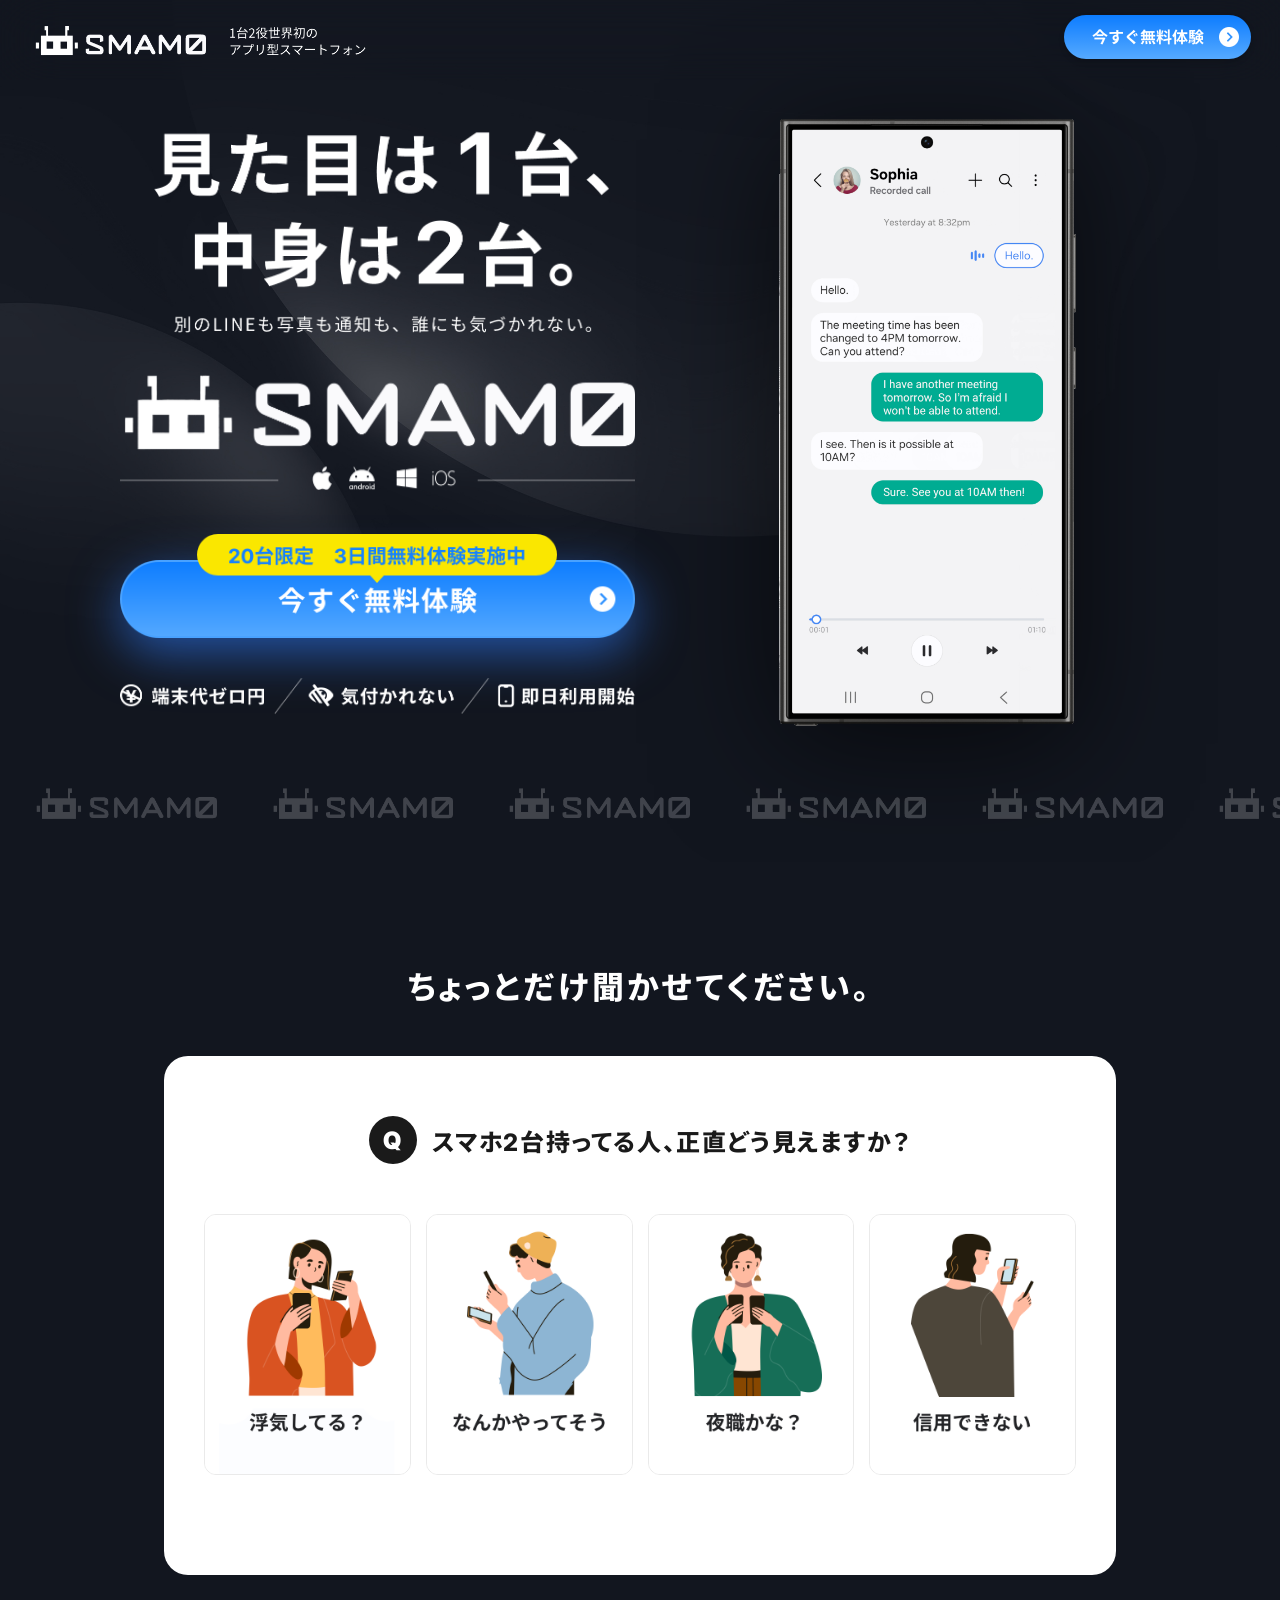
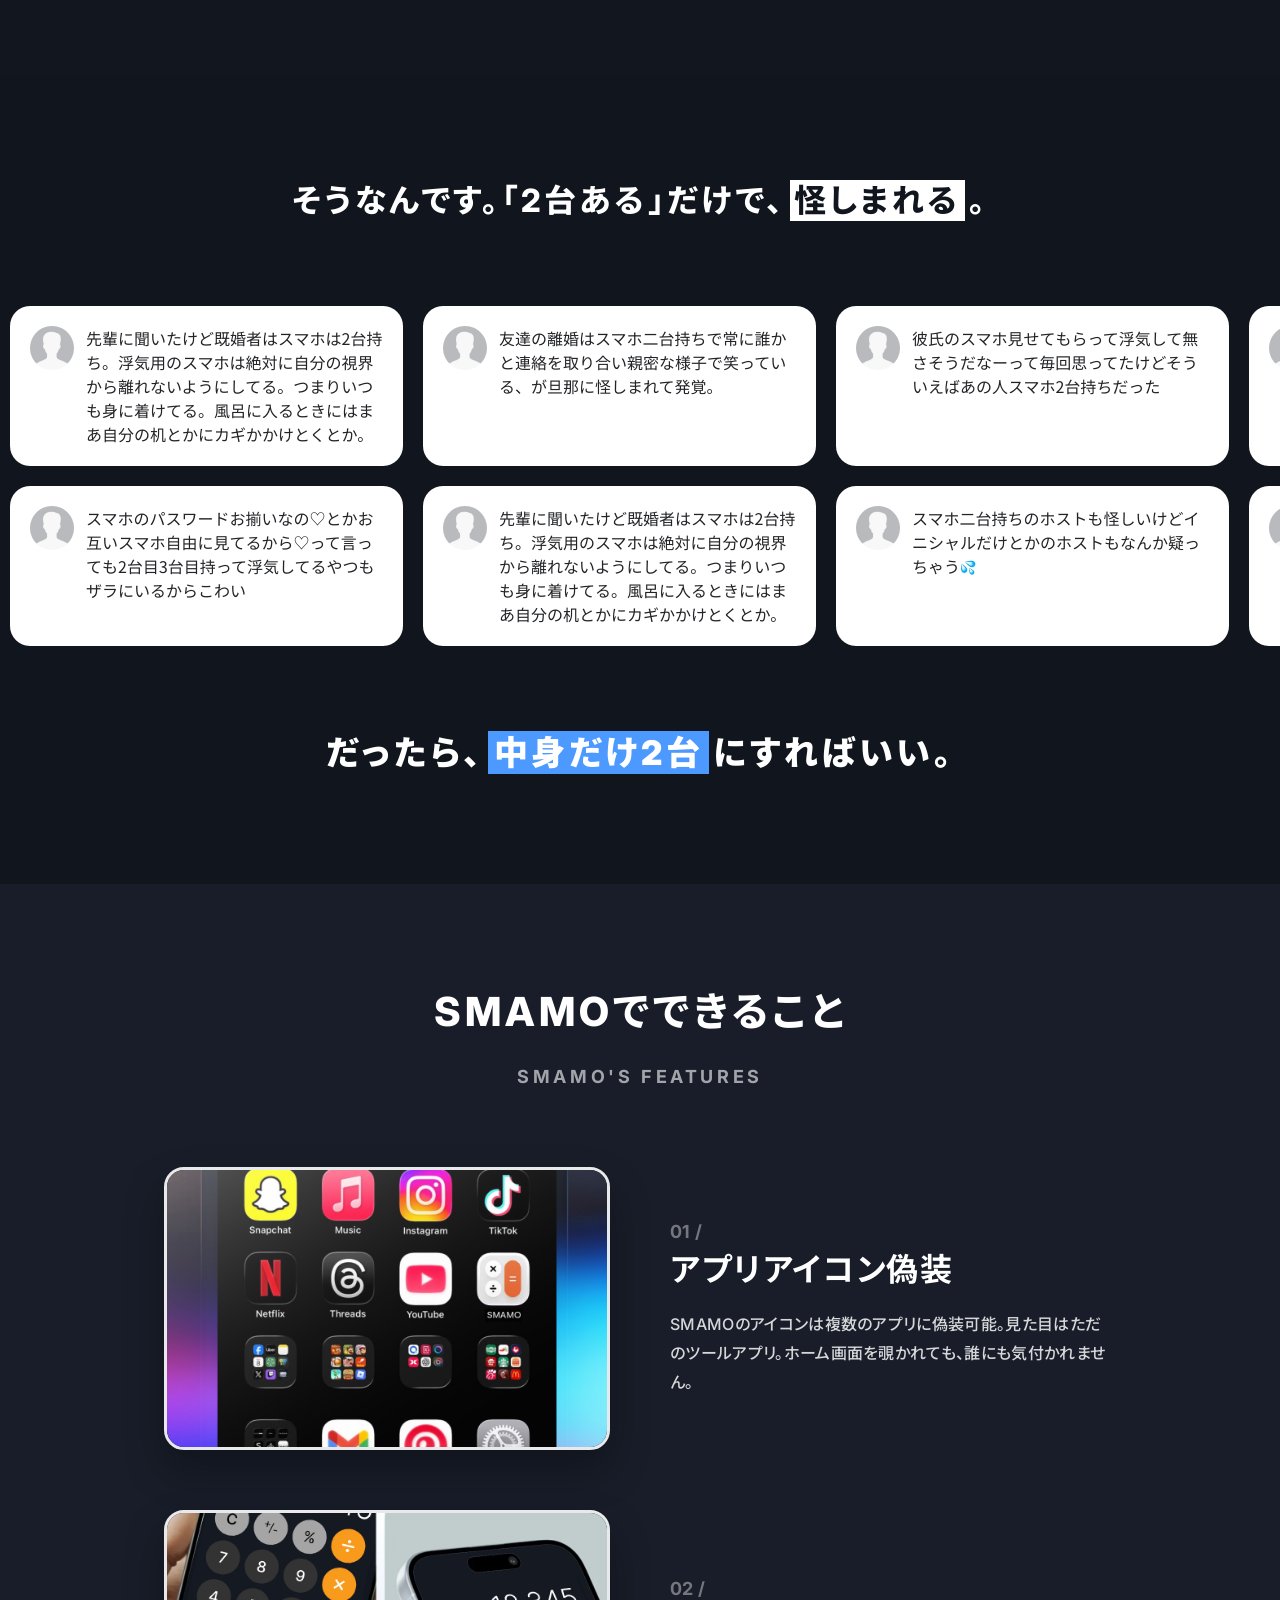
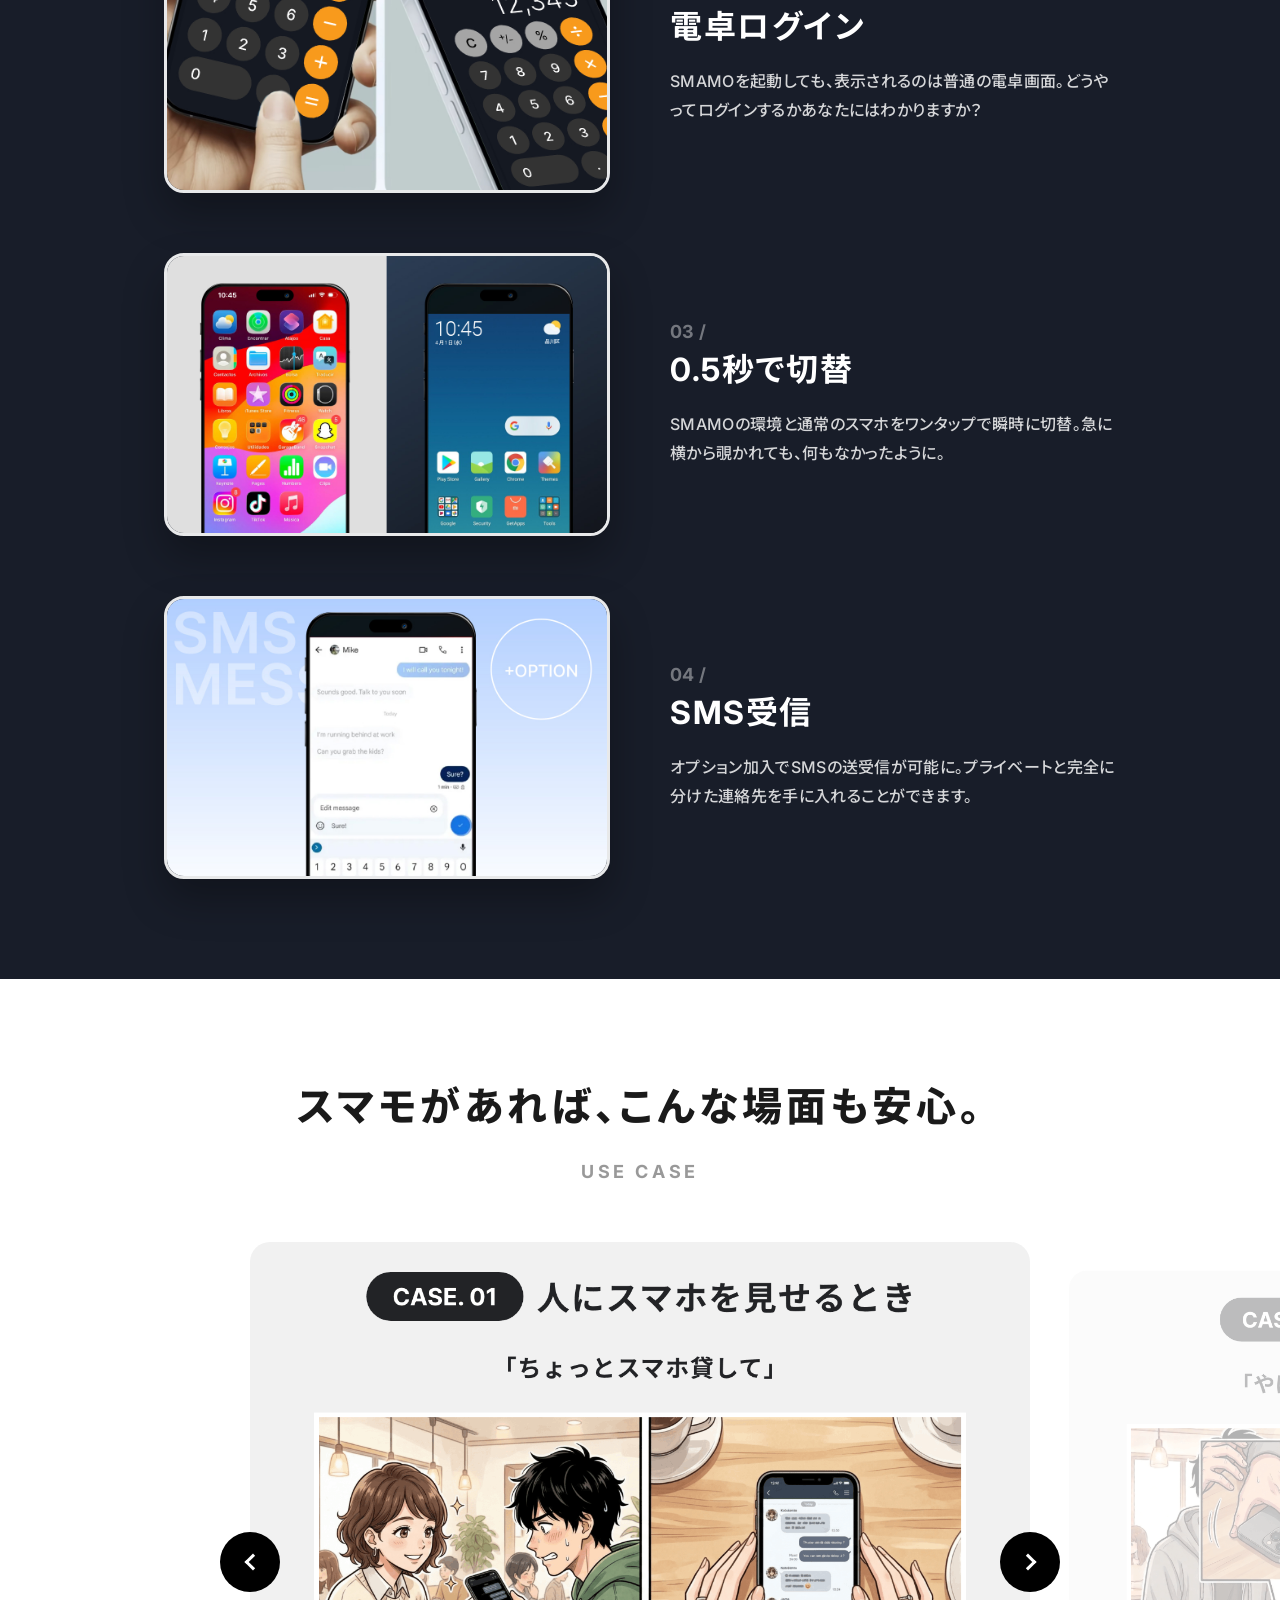
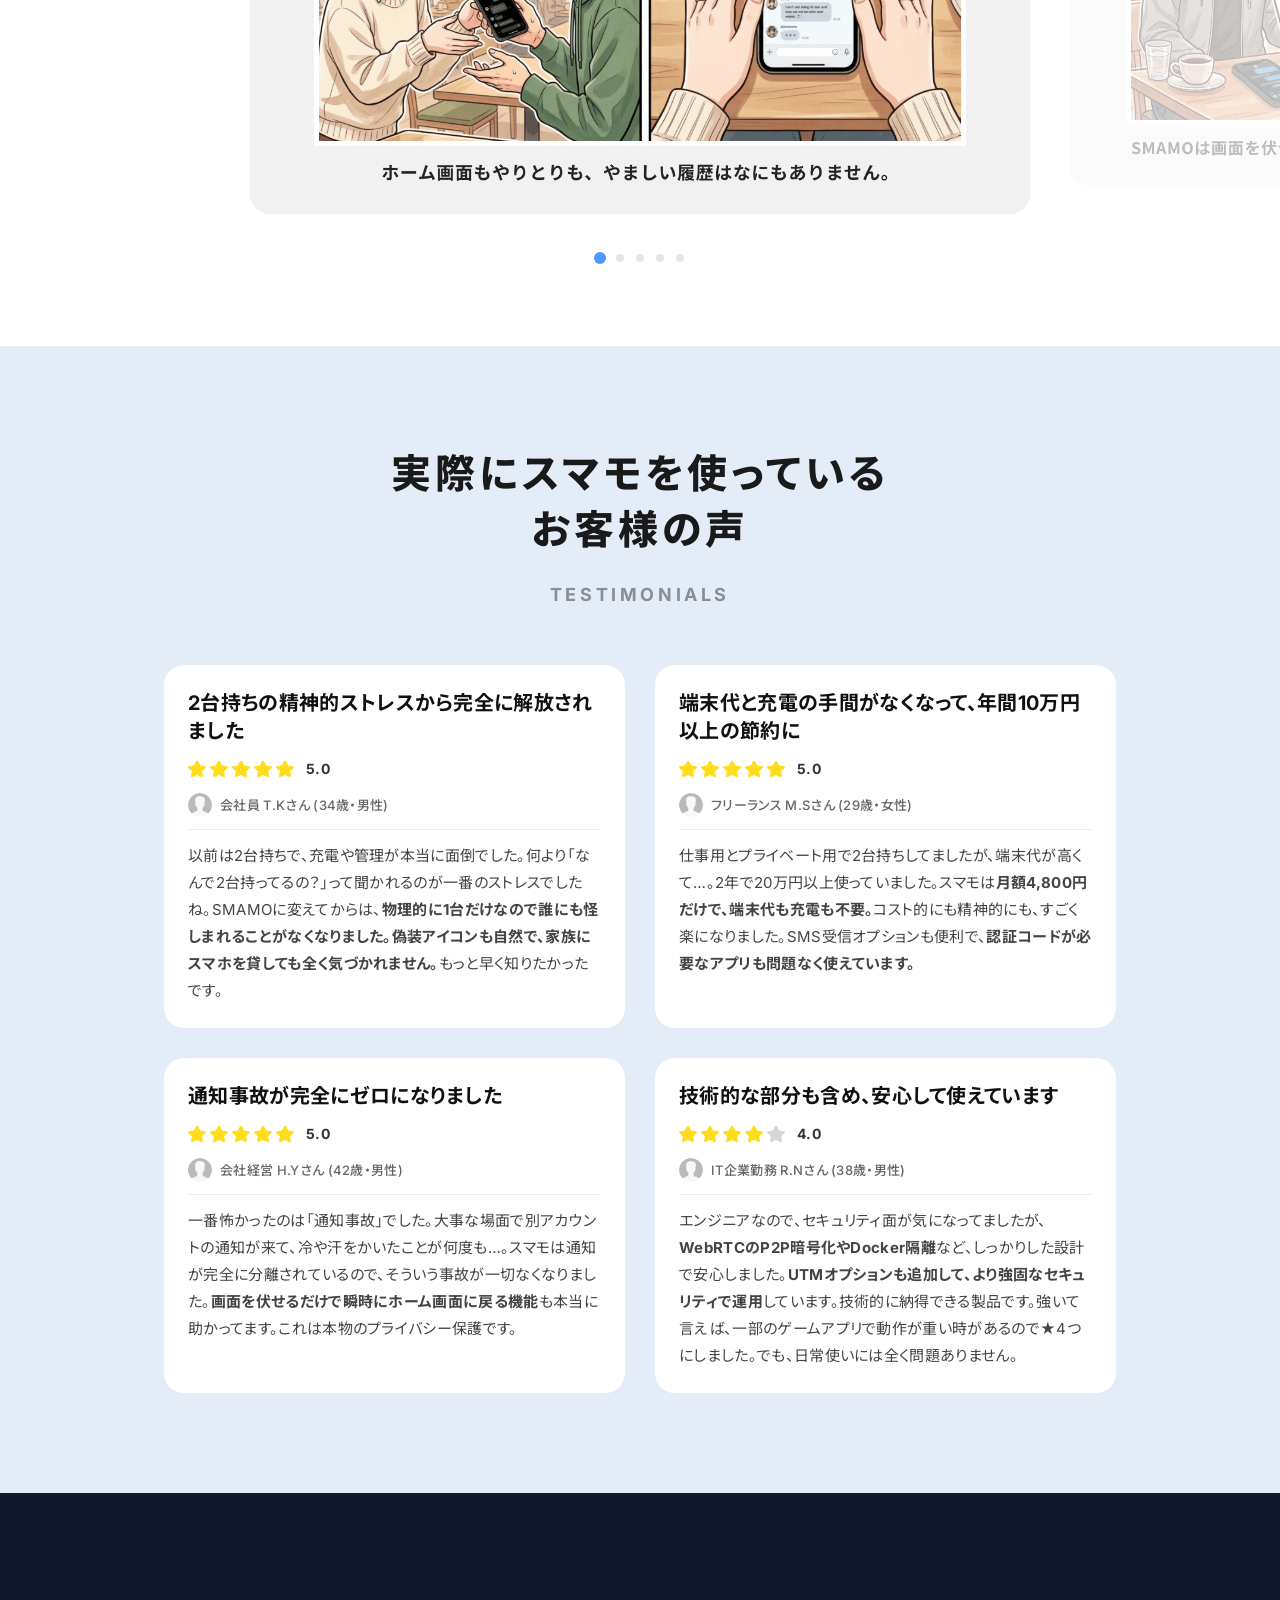
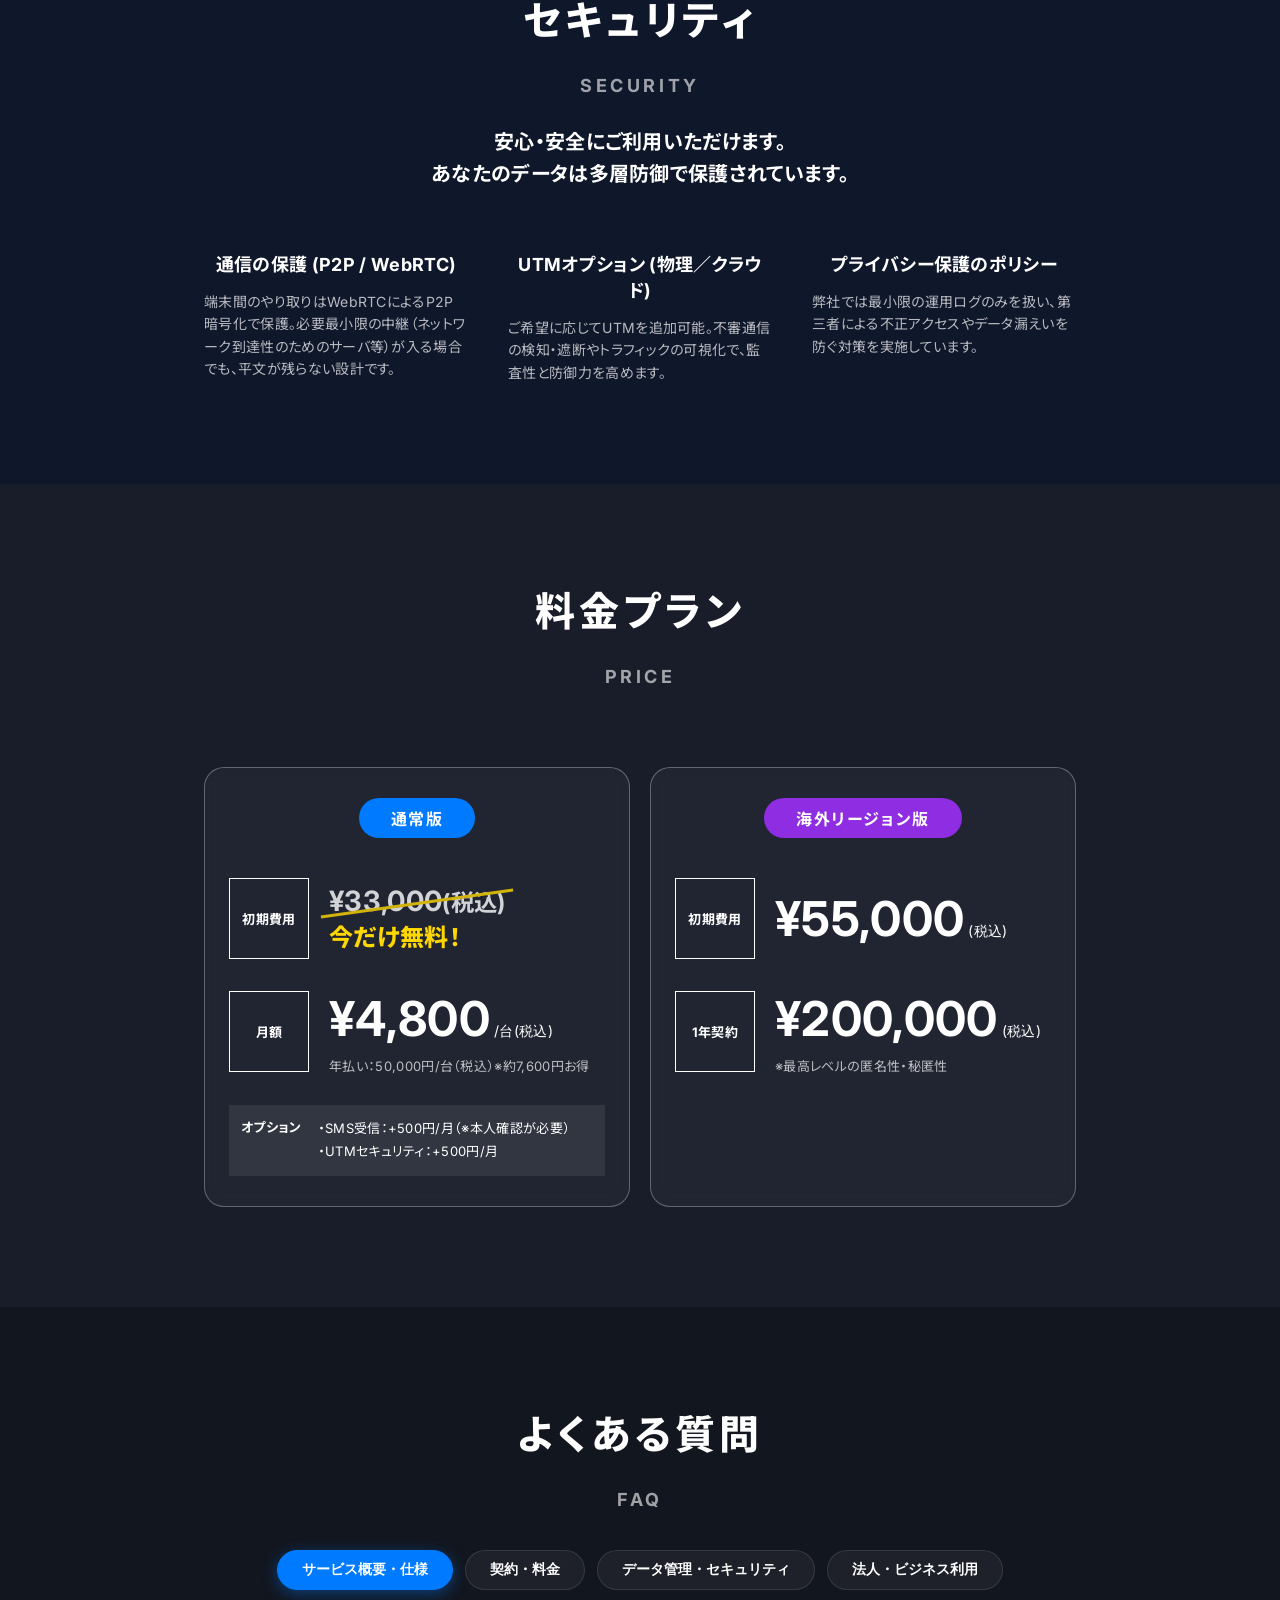
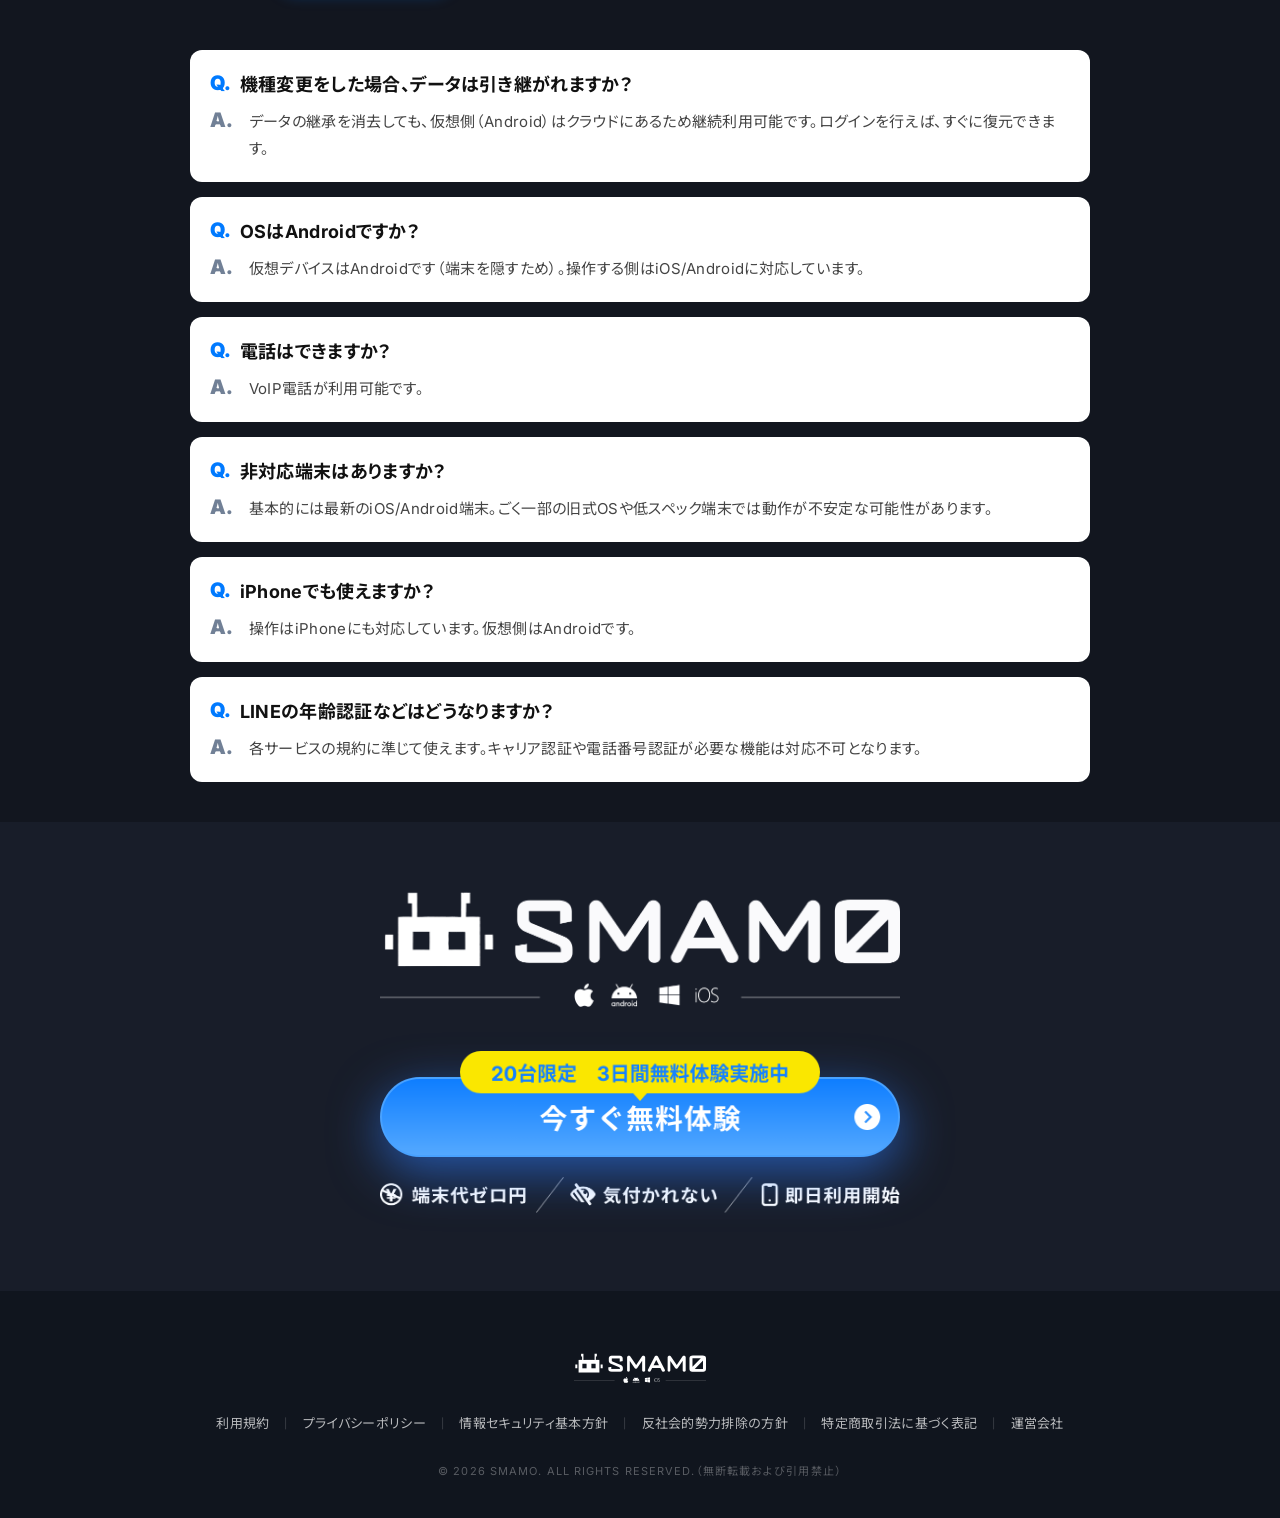
==== commit ba13cc34: "Fix: Seamless bubble slider with marquee logic, 26s speed, 142px mobile sizing, and Retina clear-ren" ====
--- a/index.html
+++ b/index.html
@@ -172,38 +172,34 @@
             <div class="bubbles-area-scroll">
                 <div class="bubble-row upper">
                     <div class="bubble-track-left">
-                        <img src="img/bubble_1.png" alt="bubble">
-                        <img src="img/bubble_2.png" alt="bubble">
-                        <img src="img/bubble_3.png" alt="bubble">
-                        <img src="img/bubble_4.png" alt="bubble">
-                        <!-- Duplicate 1 -->
-                        <img src="img/bubble_1.png" alt="bubble">
-                        <img src="img/bubble_2.png" alt="bubble">
-                        <img src="img/bubble_3.png" alt="bubble">
-                        <img src="img/bubble_4.png" alt="bubble">
-                        <!-- Duplicate 2 -->
-                        <img src="img/bubble_1.png" alt="bubble">
-                        <img src="img/bubble_2.png" alt="bubble">
-                        <img src="img/bubble_3.png" alt="bubble">
-                        <img src="img/bubble_4.png" alt="bubble">
+                        <div class="bubble-set">
+                            <img src="img/bubble_1.png" alt="bubble">
+                            <img src="img/bubble_2.png" alt="bubble">
+                            <img src="img/bubble_3.png" alt="bubble">
+                            <img src="img/bubble_4.png" alt="bubble">
+                        </div>
+                        <div class="bubble-set">
+                            <img src="img/bubble_1.png" alt="bubble">
+                            <img src="img/bubble_2.png" alt="bubble">
+                            <img src="img/bubble_3.png" alt="bubble">
+                            <img src="img/bubble_4.png" alt="bubble">
+                        </div>
                     </div>
                 </div>
                 <div class="bubble-row lower">
                     <div class="bubble-track-right">
-                        <img src="img/bubble_7.png" alt="bubble">
-                        <img src="img/bubble_8.png" alt="bubble">
-                        <img src="img/bubble_5.png" alt="bubble">
-                        <img src="img/bubble_6.png" alt="bubble">
-                        <!-- Duplicate 1 -->
-                        <img src="img/bubble_7.png" alt="bubble">
-                        <img src="img/bubble_8.png" alt="bubble">
-                        <img src="img/bubble_5.png" alt="bubble">
-                        <img src="img/bubble_6.png" alt="bubble">
-                        <!-- Duplicate 2 -->
-                        <img src="img/bubble_7.png" alt="bubble">
-                        <img src="img/bubble_8.png" alt="bubble">
-                        <img src="img/bubble_5.png" alt="bubble">
-                        <img src="img/bubble_6.png" alt="bubble">
+                        <div class="bubble-set">
+                            <img src="img/bubble_7.png" alt="bubble">
+                            <img src="img/bubble_8.png" alt="bubble">
+                            <img src="img/bubble_5.png" alt="bubble">
+                            <img src="img/bubble_6.png" alt="bubble">
+                        </div>
+                        <div class="bubble-set">
+                            <img src="img/bubble_7.png" alt="bubble">
+                            <img src="img/bubble_8.png" alt="bubble">
+                            <img src="img/bubble_5.png" alt="bubble">
+                            <img src="img/bubble_6.png" alt="bubble">
+                        </div>
                     </div>
                 </div>
             </div>
--- a/style.css
+++ b/style.css
@@ -209,7 +209,6 @@
 }
 
 .cta-link-main {
-    display: inline-block;
     width: 100%;
     text-decoration: none;
     /* Clean and simple layout unit */
@@ -400,7 +399,6 @@
     padding: 1px 4px;
     /* border-radius: 4px; */
     margin: 0 4px;
-    display: inline-block;
     line-height: normal;
 }
 
@@ -410,7 +408,6 @@
     padding: 1px 6px;
     /* border-radius: 4px; */
     margin: 0 4px;
-    display: inline-block;
     line-height: normal;
 }
 
@@ -607,43 +604,41 @@
 .bubble-track-left,
 .bubble-track-right {
     display: flex;
+    width: max-content;
     white-space: nowrap;
+}
+
+.bubble-set {
+    display: flex;
+    flex-shrink: 0;
     will-change: transform;
 }
 
-.bubble-track-left {
-    animation: scrollLeft 10.0s linear infinite;
-    /* 15sから高速化 */
-}
-
-.bubble-track-right {
-    animation: scrollRight 12.0s linear infinite;
-    /* 18sから高速化 */
+.bubble-track-left .bubble-set {
+    animation: scrollLeft 26s linear infinite; /* PCSP共通：落ち着いて読める速度 */
+}
+
+.bubble-track-right .bubble-set {
+    animation: scrollRight 30s linear infinite; /* PCSP共通：少しズラして自然さを演出 */
 }
 
 .bubble-row img {
-    height: 132px;
-    /* 165pxの80%に縮小 */
+    height: 160px; /* PC版：160pxの大型表示へ */
     margin: 0 10px;
     opacity: 1;
+    flex-shrink: 0;
+    backface-visibility: hidden; /* アニメーション中の文字のぼやけ・チラつきを防止 */
+    -webkit-backface-visibility: hidden;
 }
 
 @keyframes scrollLeft {
-    0% {
-        transform: translateX(0);
-    }
-    100% {
-        transform: translateX(-33.333%);
-    }
+    0% { transform: translate3d(0, 0, 0); }
+    100% { transform: translate3d(-100%, 0, 0); } /* 箱自体の幅なので、ブラウザ計算誤差はゼロ！ */
 }
 
 @keyframes scrollRight {
-    0% {
-        transform: translateX(-33.333%);
-    }
-    100% {
-        transform: translateX(0);
-    }
+    0% { transform: translate3d(-100%, 0, 0); }
+    100% { transform: translate3d(0, 0, 0); }
 }
 
 .solution-declaration {
@@ -950,8 +945,8 @@
 
 /* Reveal Animation (Slide background then show text) */
 .reveal-text {
+    display: inline-block;
     position: relative;
-    display: inline-block;
     overflow: hidden;
     opacity: 0;
     /* Hidden initially */
@@ -1011,6 +1006,10 @@
 @media (max-width: 767px) {
     .features-section {
         padding: 64px 0;
+        background-attachment: scroll !important;
+        background-image: url('img/body-bg_sp.jpg'); /* スマホ専用背景：特徴セクション */
+        background-repeat: repeat;
+        background-size: 100% auto; /* 横幅いっぱいにフィットさせる */
     }
 }
 
@@ -1361,7 +1360,6 @@
 }
 
 .price-label {
-    display: inline-block;
     padding: 30px 12px;
     border: 1px solid #FFFFFF;
     font-size: 13px;
@@ -1460,11 +1458,19 @@
 }
 
 @media (max-width: 767px) {
+    .price-section {
+        background-attachment: scroll !important;
+        background-image: url('img/body-bg_sp.jpg'); /* スマホ専用背景：料金セクション */
+        background-repeat: repeat;
+        background-size: 100% auto; /* 横幅いっぱいにフィットさせる */
+    }
+
     .price-plans-wrap {
         flex-direction: column;
         align-items: stretch;
         gap: 20px;
     }
+
 
     .price-separator {
         display: none;
@@ -1632,6 +1638,15 @@
     /* Refined to user selection */
     margin: 0 auto;
 }
+
+@media (max-width: 767px) {
+    .final-cta-section {
+        background-attachment: scroll !important;
+        background-image: url('img/fv_background_sp.jpg'); /* スマホ専用背景 */
+        background-position: center bottom;
+    }
+}
+
 
 
 
@@ -2104,6 +2119,8 @@
     /* Responsive Image Swap (PC -> SP) */
     .hero-bg {
         background-image: url('img/fv_background_sp.jpg'); /* スマホ専用背景 */
+        background-attachment: scroll !important; /* iPhone等の実機対策: 固定を解除 */
+        background-position: center bottom;
     }
 
     .logo-img {
@@ -2161,6 +2178,23 @@
     /* Solution & Titles */
     .solution-section {
         padding: 64px 0;
+    }
+
+    .bubble-track-left .bubble-set {
+        animation: scrollLeft 26s linear infinite !important; /* スマホ：落ち着いて読める速度へ調整 */
+    }
+
+    .bubble-track-right .bubble-set {
+        animation: scrollRight 30s linear infinite !important; /* スマホ：下段のリズム調整 */
+    }
+
+    .bubble-row img {
+        height: 142px; /* スマホ最適化：142px */
+        margin: 0 10px;
+        will-change: transform;
+        flex-shrink: 0;
+        backface-visibility: hidden;
+        -webkit-backface-visibility: hidden;
     }
 
     .section-subtitle,
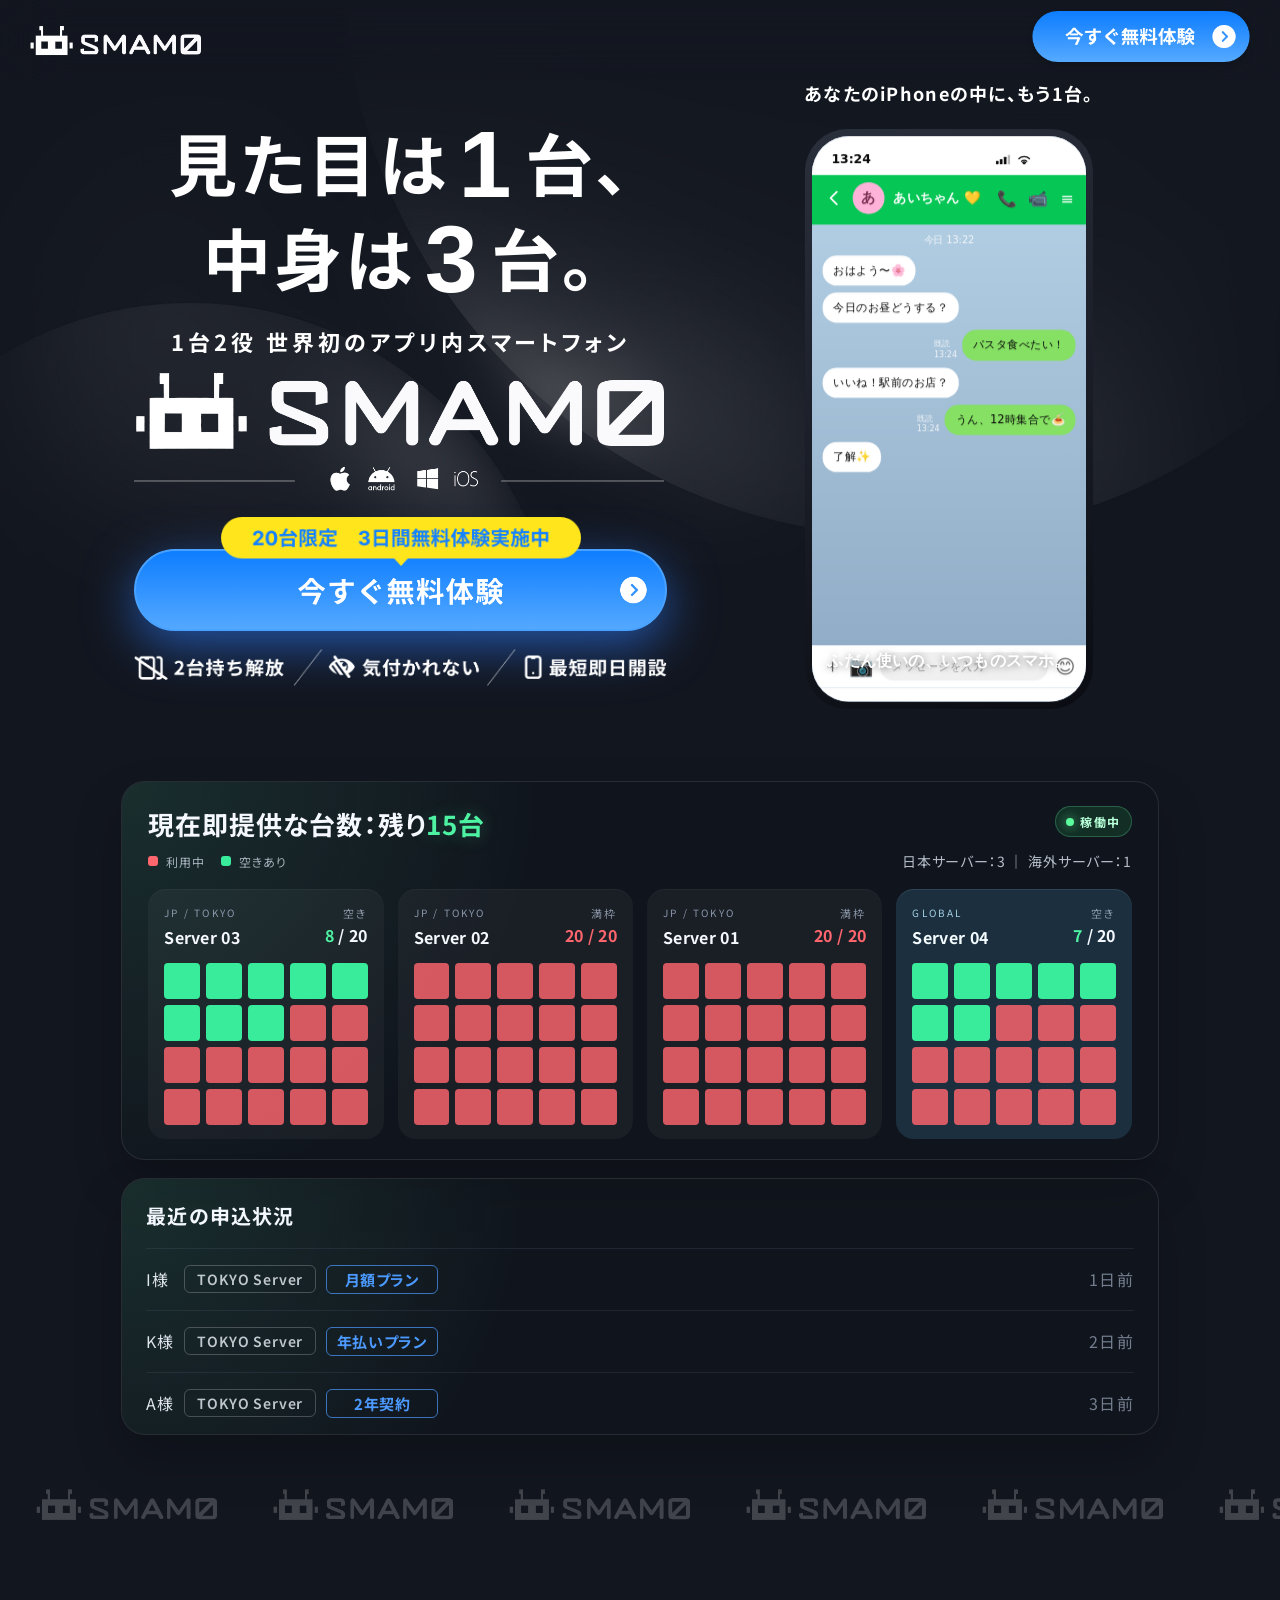
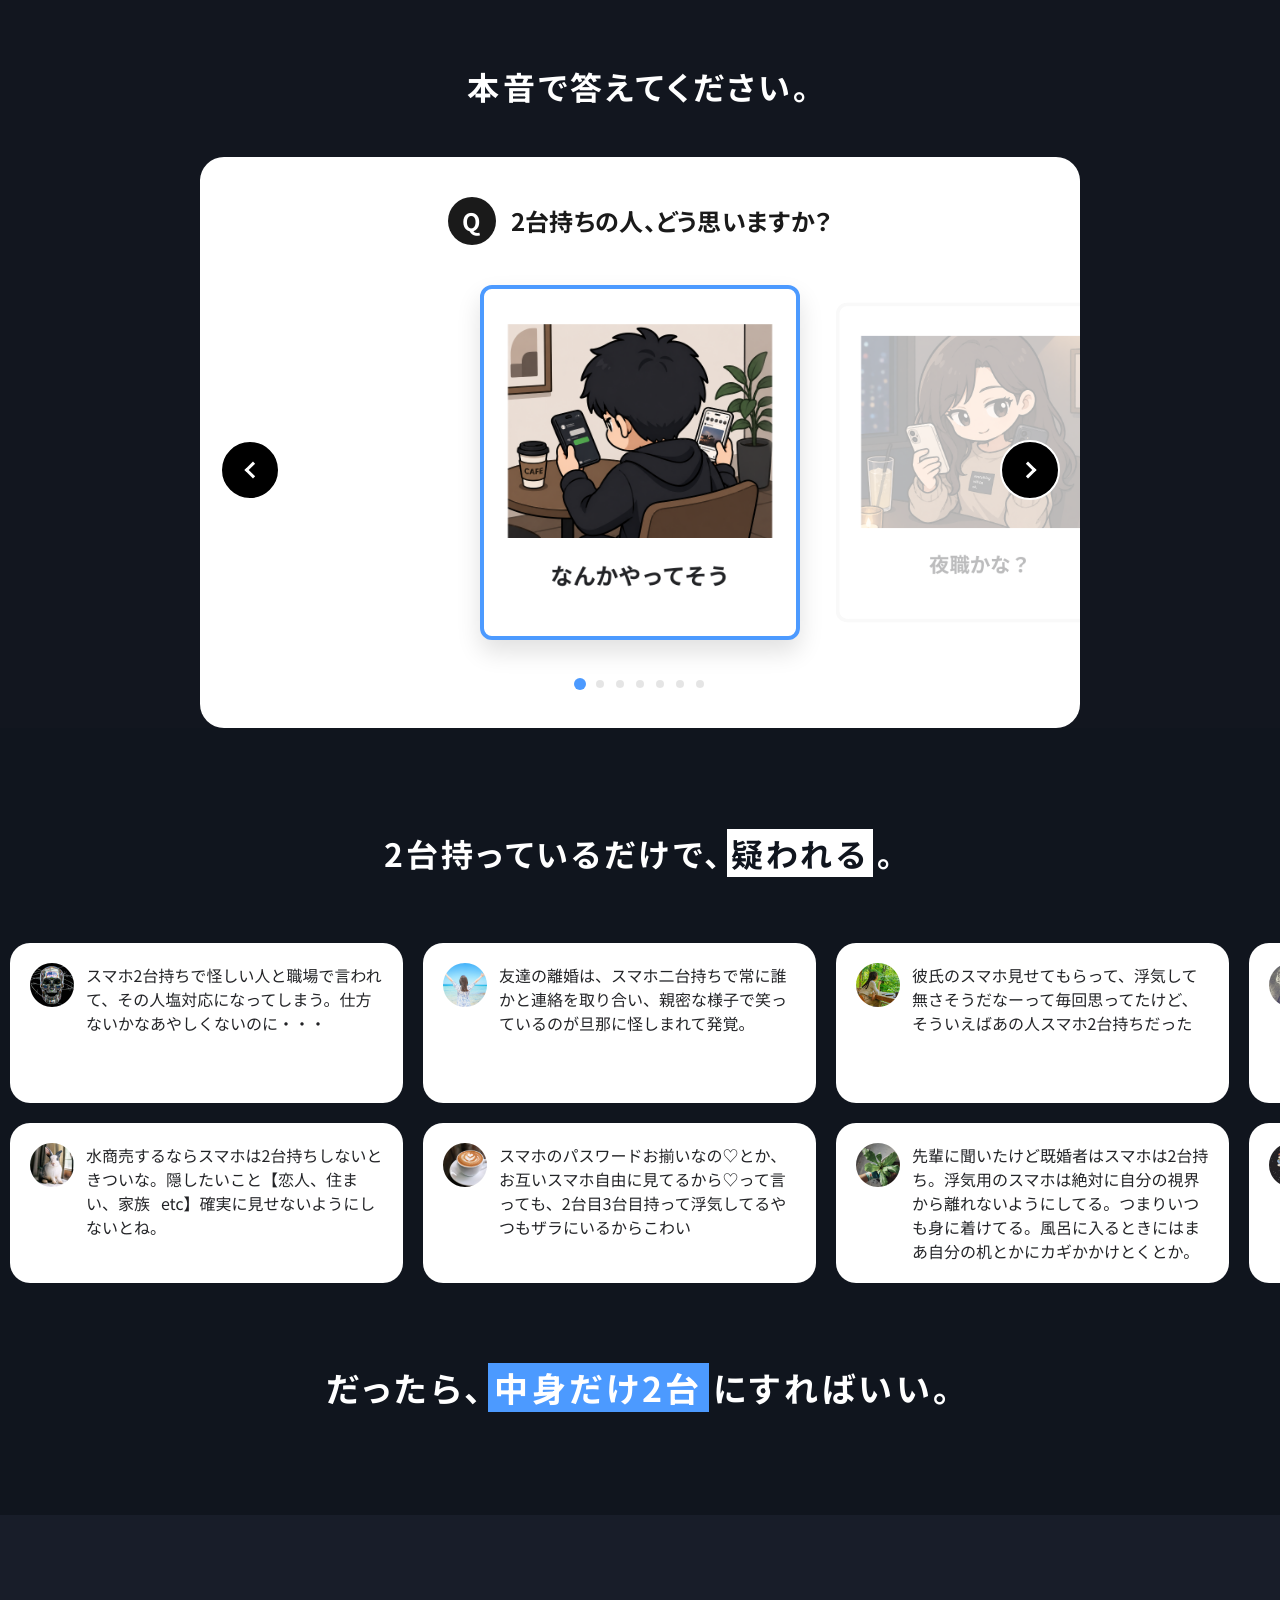
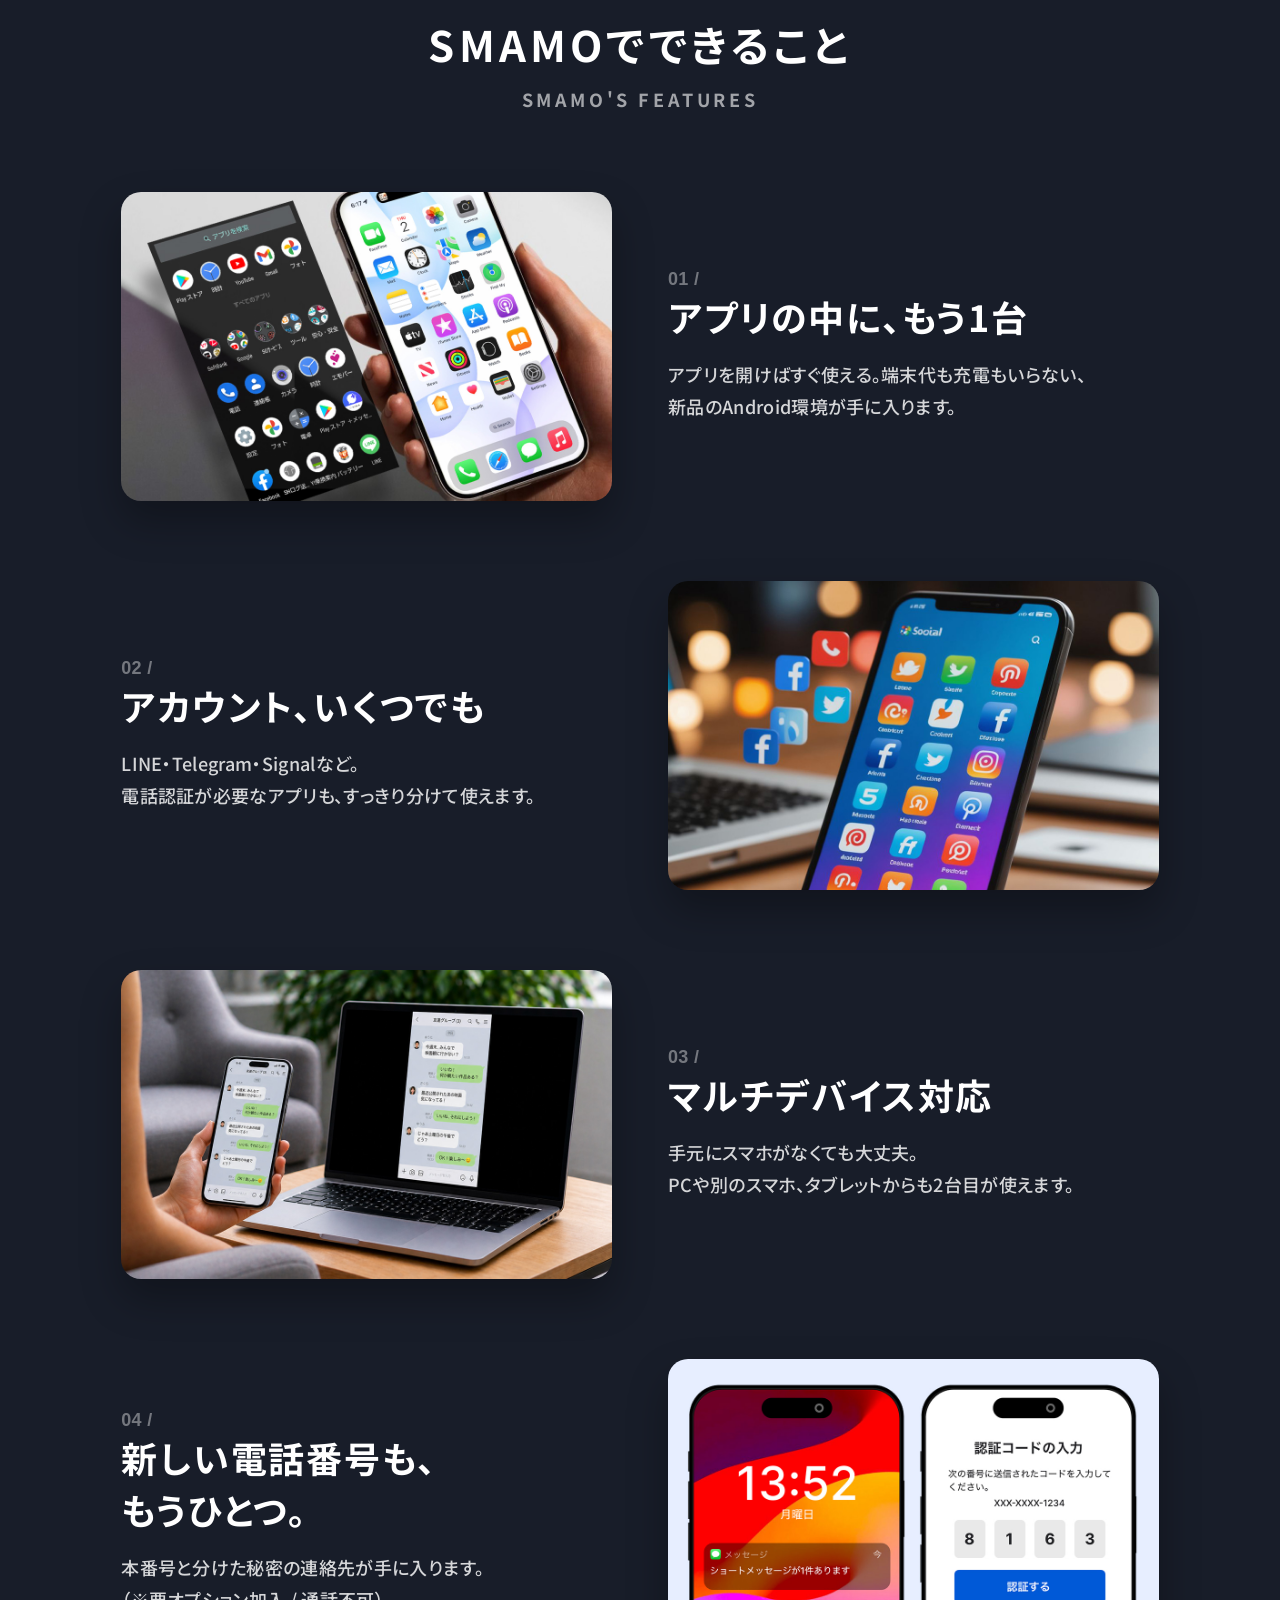
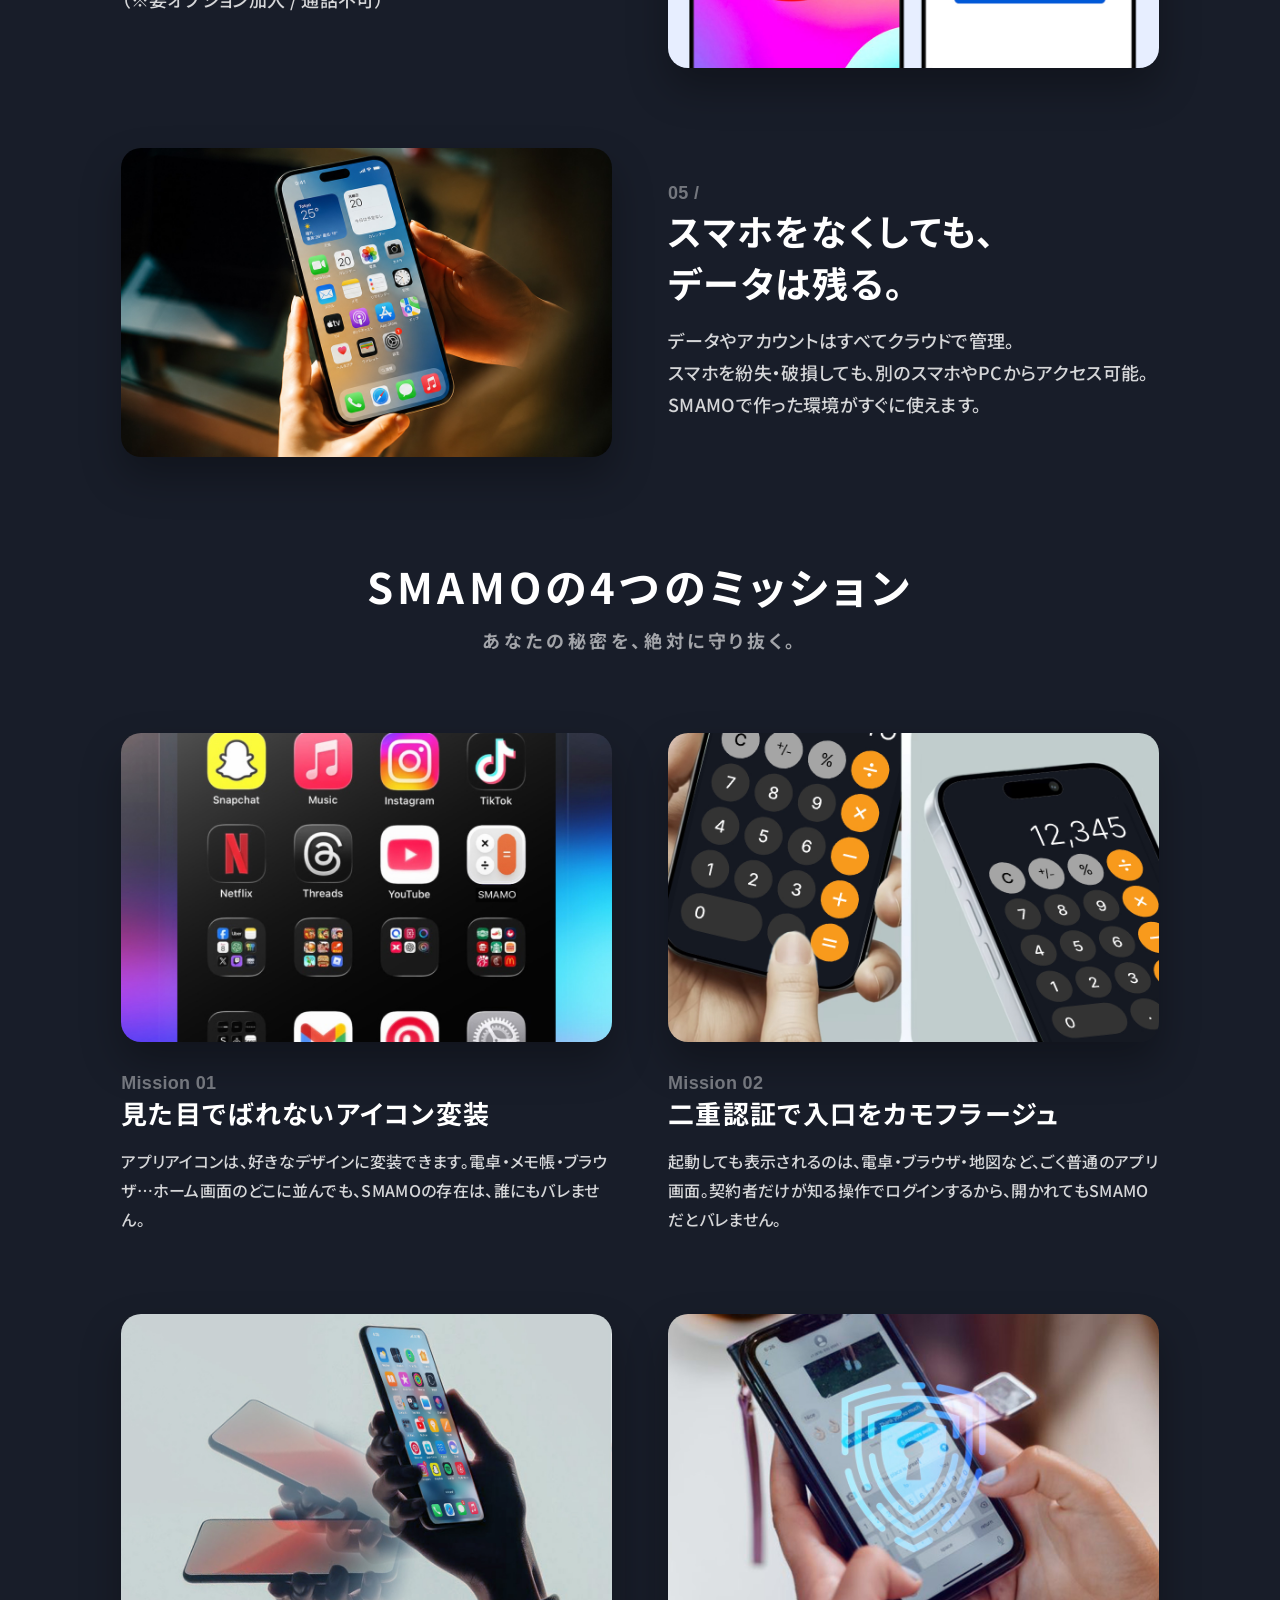
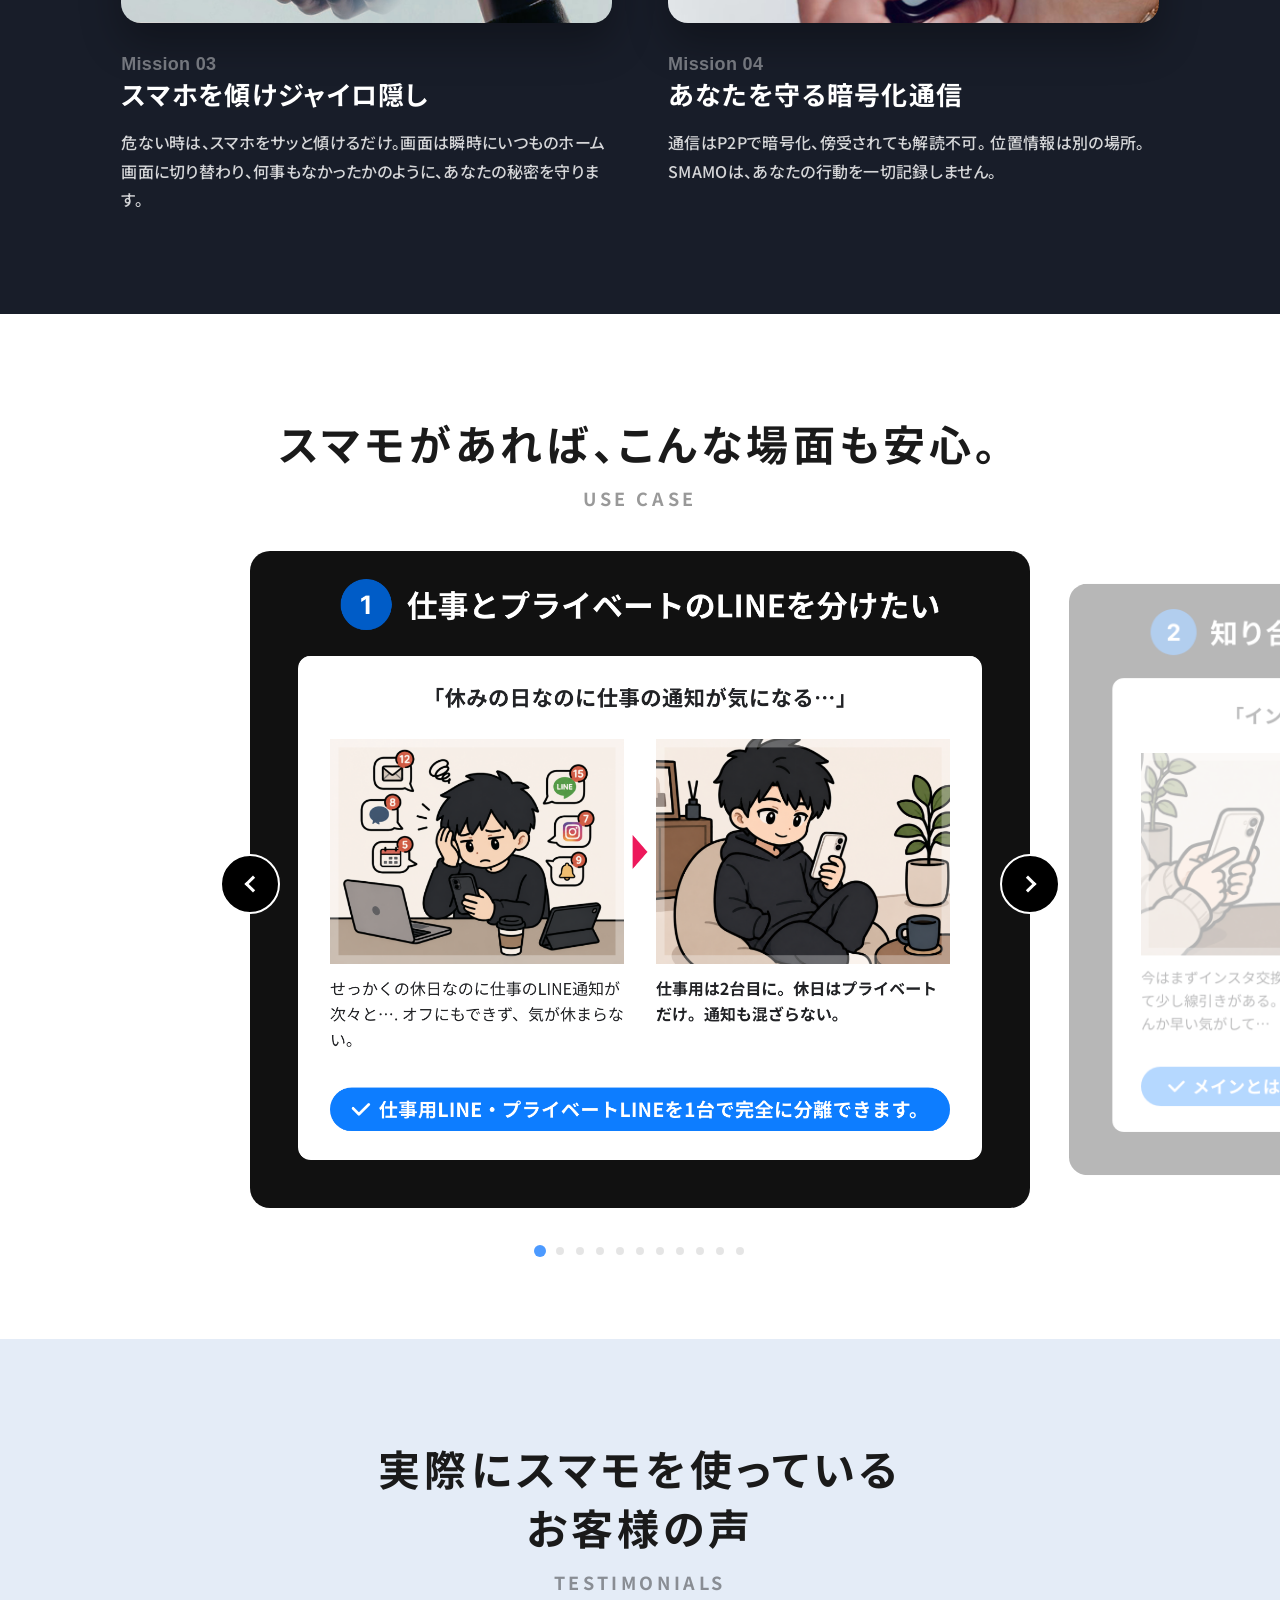
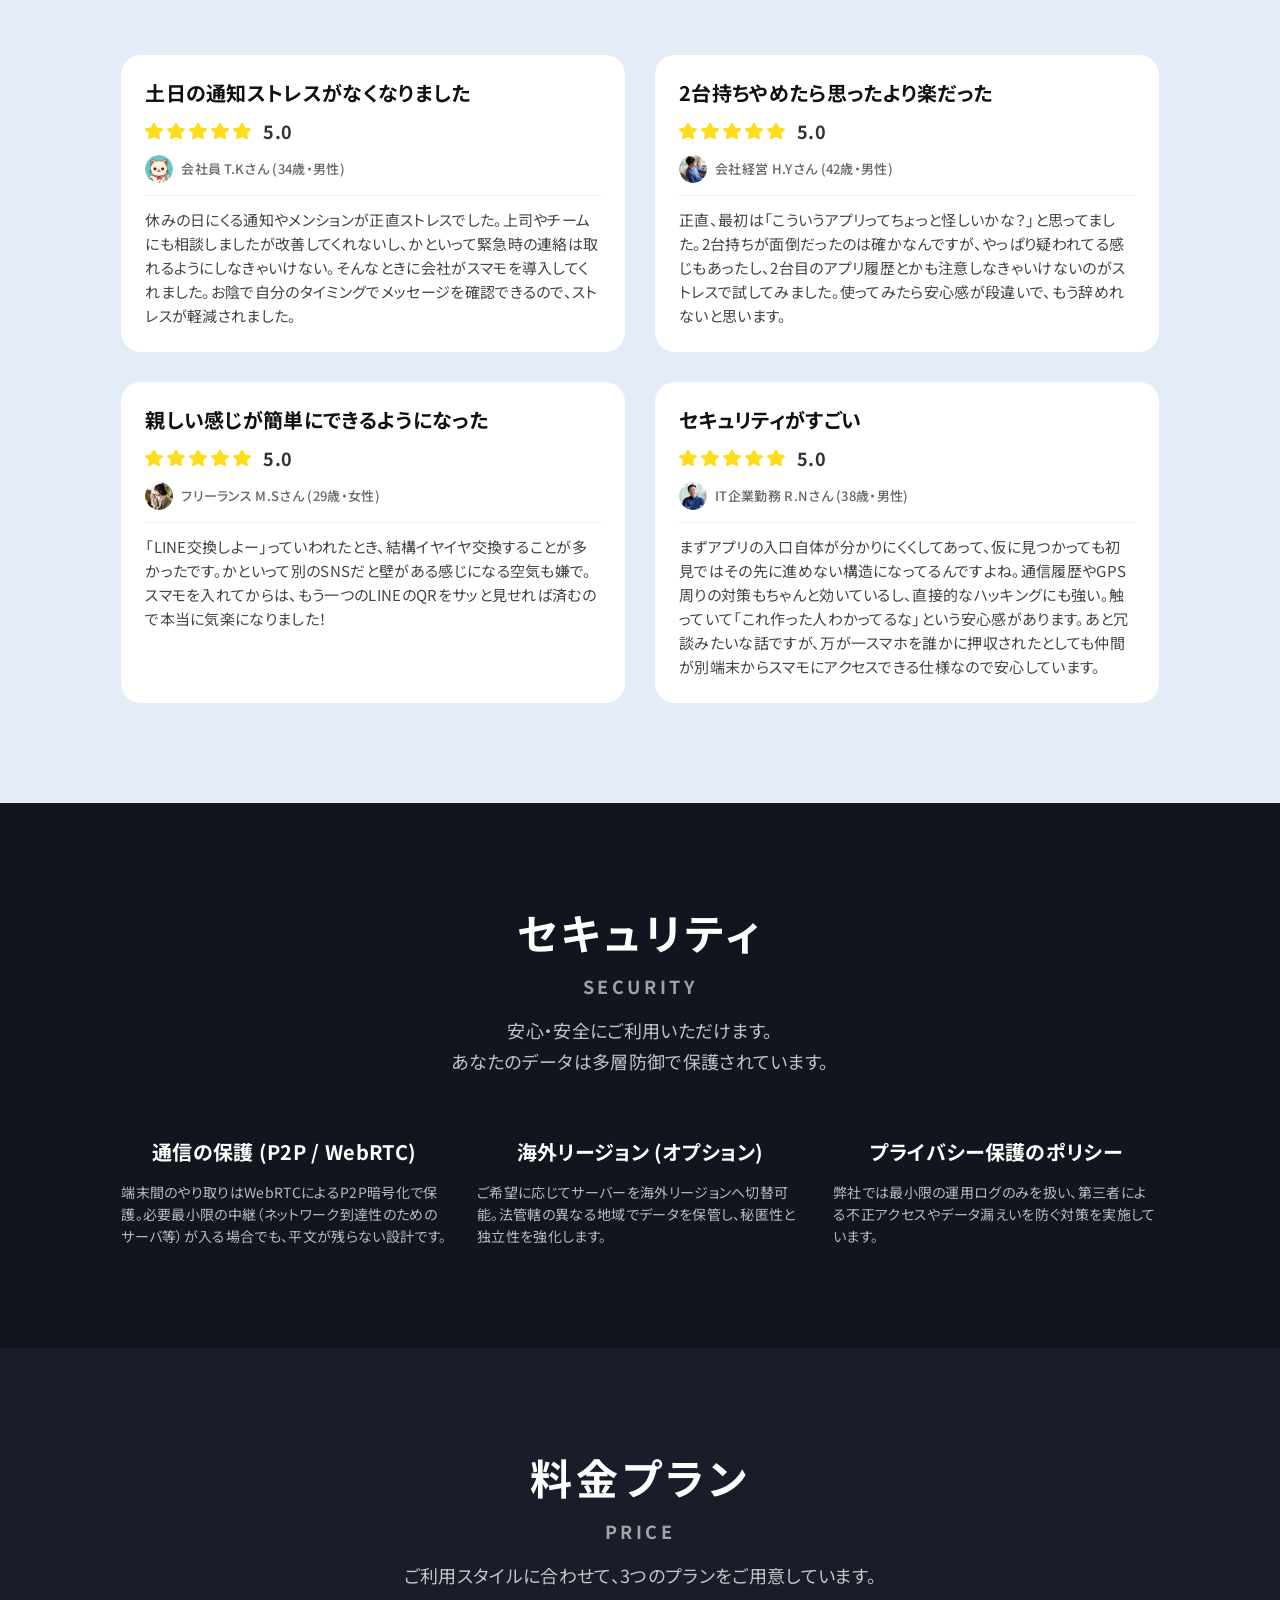
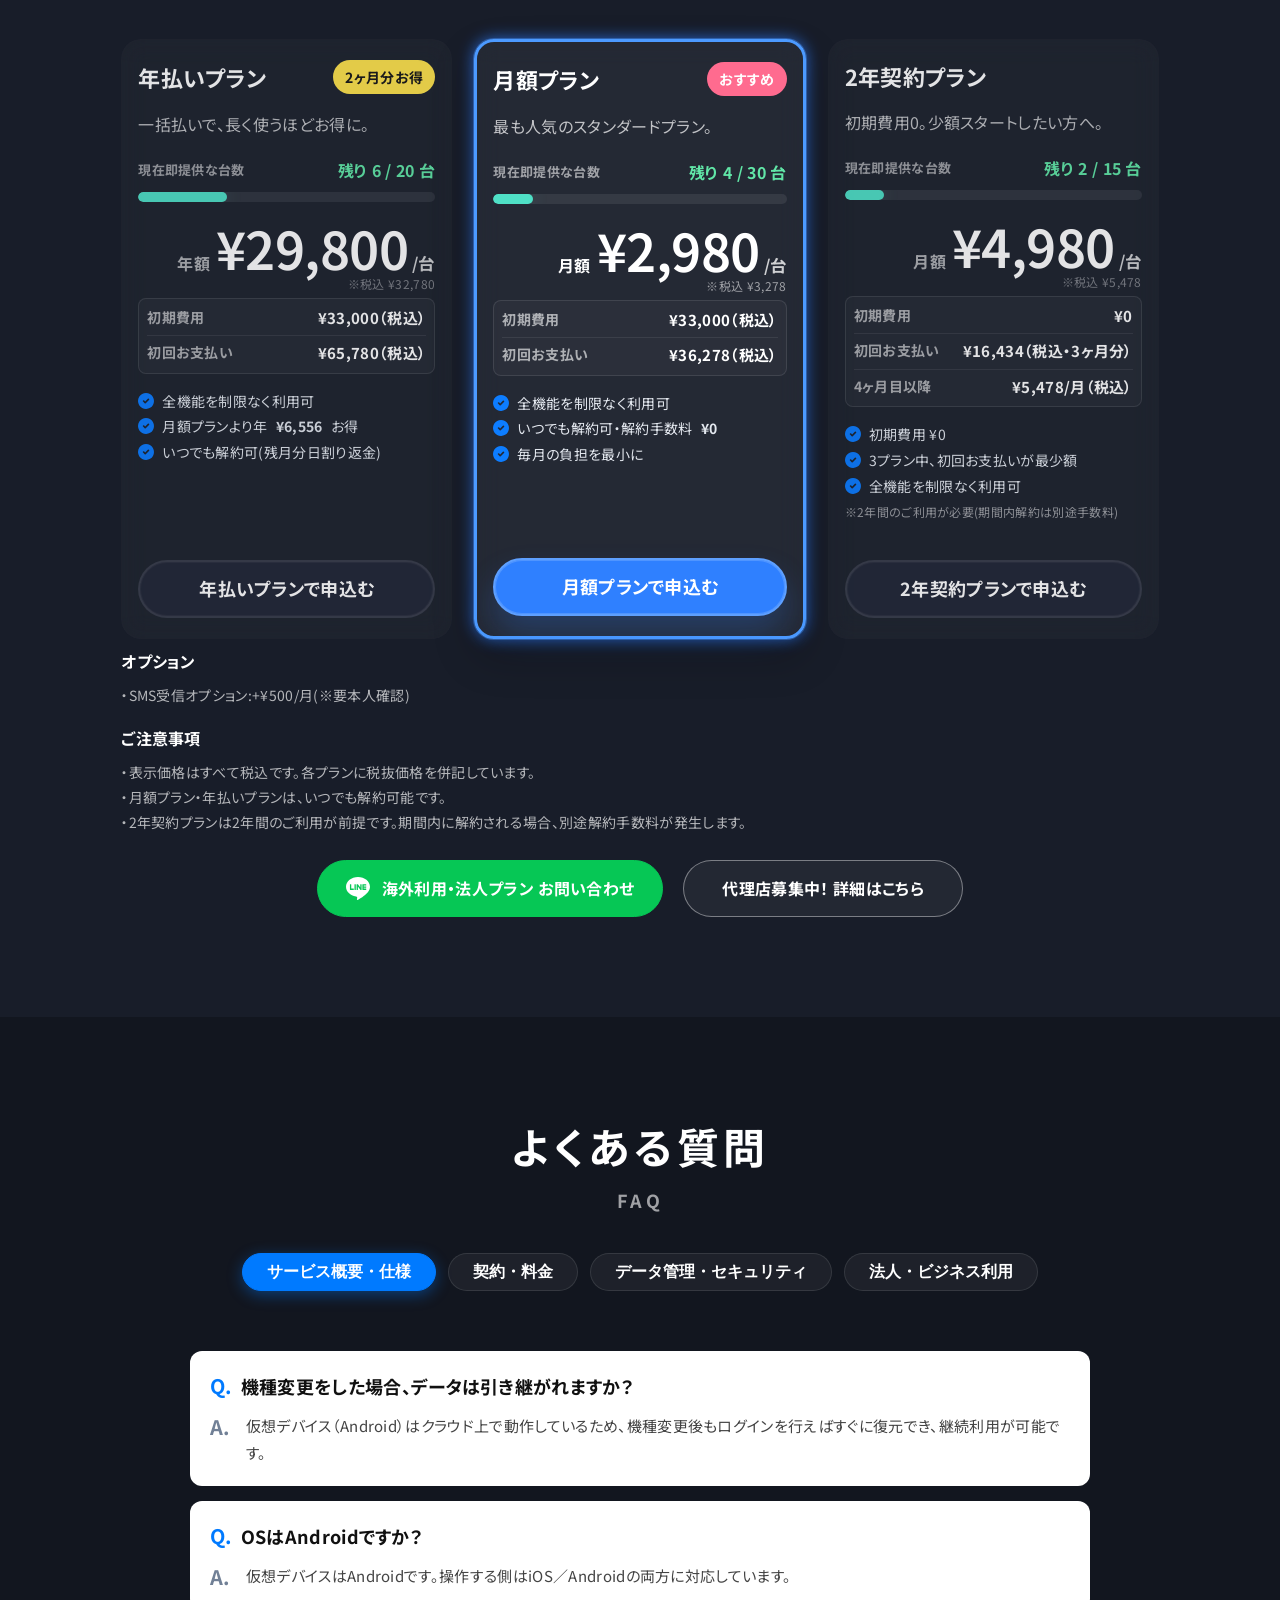
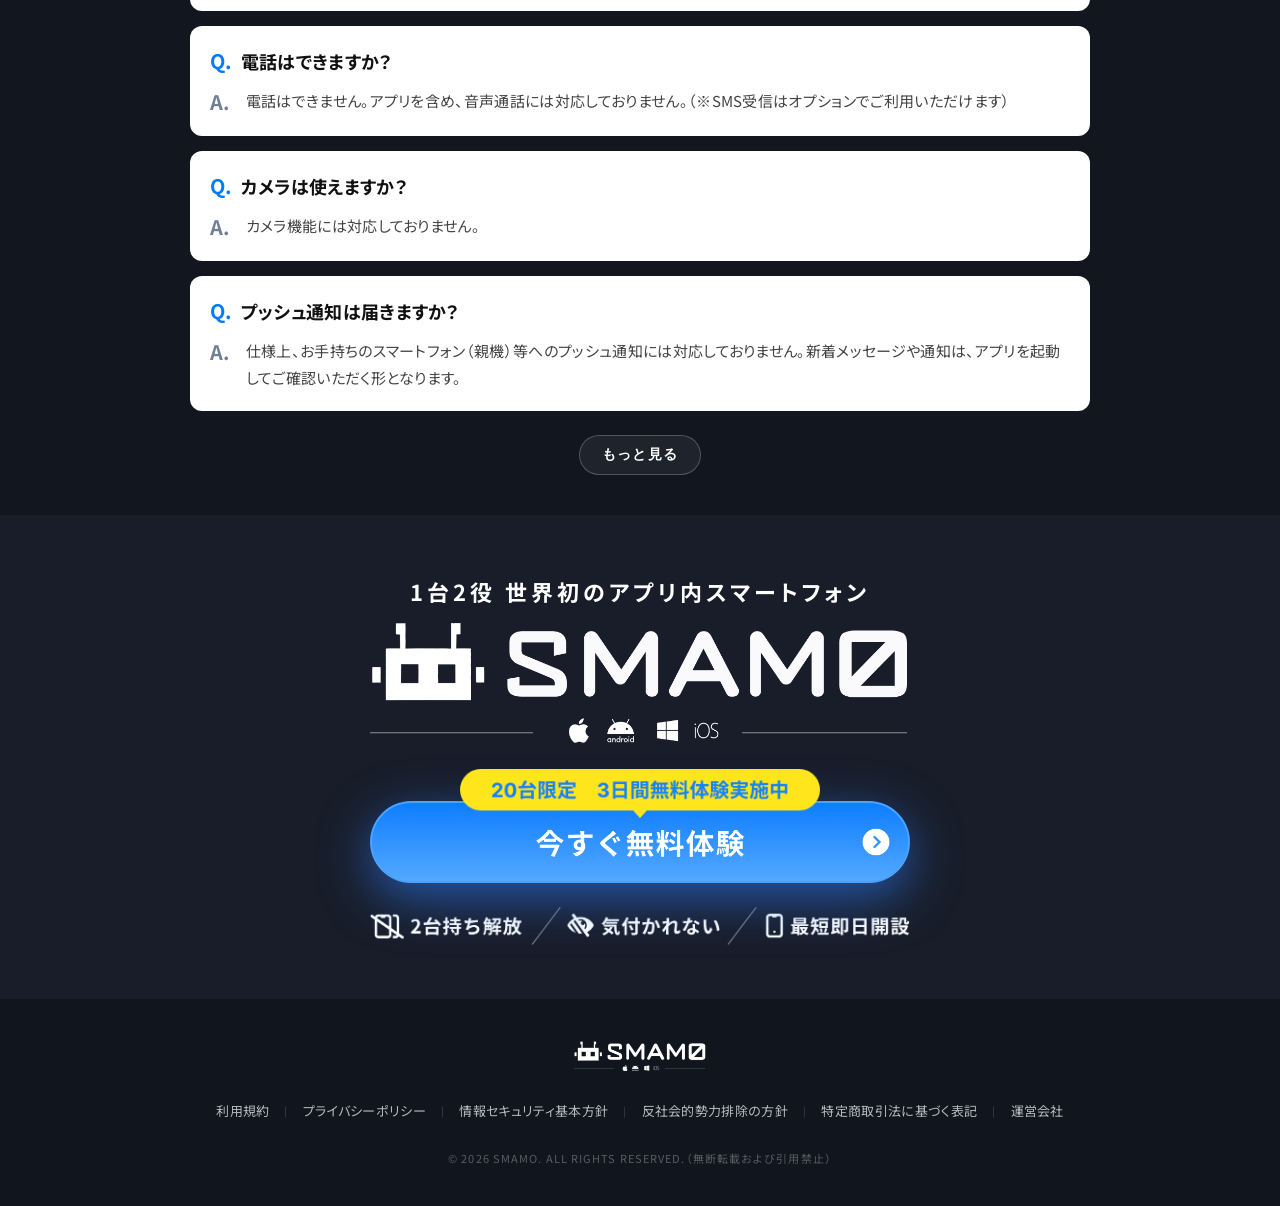
==== commit a1f3f1c8: "Version 2 (2026-05-18)" ====
--- a/index.html
+++ b/index.html
@@ -8,13 +8,15 @@
 
     <!-- SEO Meta Tags -->
     <title>SMAMO（スマモ） | スマホの中に、もうひとつのスマホ。</title>
-    <meta name="description" content="見た目は1台、中身は2台。LINEも写真も通知も、誰にも気づかれない秘密のスマホ SMAMO（スマモ）。いつもスマホの中にアプリをイントールするだけでもうひとつのスマホが見れる、世界初のアプリ型スマートフォンです。">
+    <meta name="description"
+        content="見た目は1台、中身は2台。LINEも写真も通知も、誰にも気づかれない秘密のスマホ SMAMO（スマモ）。いつもスマホの中にアプリをイントールするだけでもうひとつのスマホが見れる、世界初のアプリ内スマートフォンです。">
     <meta name="keywords" content="SMAMO,スマモ,スマホ,2台持ち,プライバシー保護,浮気対策,身バレ防止,セキュリティ">
 
     <!-- OGP Tags -->
     <meta property="og:site_name" content="SMAMO（スマモ）">
     <meta property="og:title" content="SMAMO（スマモ） | スマホの中に、もうひとつのスマホ。">
-    <meta property="og:description" content="見た目は1台、中身は2台。LINEも写真も通知も、誰にも気づかれない秘密のスマホ SMAMO（スマモ）。いつもスマホの中にアプリをイントールするだけでもうひとつのスマホが見れる、世界初のアプリ型スマートフォンです。">
+    <meta property="og:description"
+        content="見た目は1台、中身は2台。LINEも写真も通知も、誰にも気づかれない秘密のスマホ SMAMO（スマモ）。いつもスマホの中にアプリをイントールするだけでもうひとつのスマホが見れる、世界初のアプリ内スマートフォンです。">
     <meta property="og:type" content="website">
     <meta property="og:url" content="https://smamo.jp/">
     <meta property="og:image" content="https://smamo.jp/img/ogp.jpg">
@@ -36,7 +38,7 @@
                 <img src="img/header-logo.png" alt="SMAMO" class="logo-img">
             </div>
             <div class="header-nav">
-                <a href="#" class="cta-link-main"><img src="img/header-btn.png" alt="今すぐ無料体験"
+                <a href="#price-section" class="cta-link-main"><img src="img/header-btn.png" alt="今すぐ無料体験"
                         class="header-cta-img"></a>
             </div>
         </div>
@@ -49,11 +51,13 @@
                 <div class="hero-content">
                     <!-- 1. Mein Text -->
                     <div class="hero-item mein-text-wrap hero-stage-1">
-                        <img src="img/mein-text.png" alt="見た目は1台、中身は2台。" class="mein-text-img">
+                        <h1 class="mein-text">見た目は<span class="num">1</span>台、<br>中身は<span class="num"
+                                id="dynamic-num">2</span>台。</h1>
                     </div>
 
                     <!-- 2. Main Logo -->
                     <div class="hero-item logo-wrap hero-stage-1">
+                        <p class="logo-tagline">1台2役 世界初のアプリ内スマートフォン</p>
                         <img src="img/logo.png" alt="SMAMO" class="main-logo-img">
                     </div>
 
@@ -61,7 +65,7 @@
                     <div class="hero-item cta-wrap hero-stage-2">
                         <div class="cta-inner">
                             <img src="img/cta-btn-bubble.png" alt="20台限定 3日間無料体験実施中" class="cta-bubble">
-                            <a href="#" class="cta-link-main">
+                            <a href="#price-section" class="cta-link-main">
                                 <img src="img/cta-btn.png" alt="今すぐ無料体験" class="cta-img-main">
                             </a>
                         </div>
@@ -71,15 +75,148 @@
                     <div class="hero-item sub-text-wrap hero-stage-2">
                         <img src="img/sub-text.png" alt="別のLINEも写真も通知も、誰にも気づかれない。" class="sub-text-img">
                     </div>
+
                 </div>
 
                 <div class="hero-visual hero-stage-3">
                     <div class="visual-info">
                         <div class="phone-wrap">
-                            <img src="img/fv-phone.gif" alt="SMAMO Smartphone" class="phone-img">
-                        </div>
-                    </div>
-                </div>
+                            <p class="phone-tagline">あなたのiPhoneの中に、もう1台。</p>
+                            <iframe
+                                class="phone-img"
+                                src="fv-animation/hero_standalone.html"
+                                title="SMAMOの操作イメージアニメーション"
+                                loading="eager"
+                                scrolling="no"
+                                allow="autoplay; fullscreen">
+                            </iframe>
+                        </div>
+                    </div>
+                </div>
+            </div>
+
+            <div class="availability-board-wrap hero-stage-3">
+                <section class="availability-board" aria-label="サーバー空き状況">
+                    <div class="availability-board__header">
+                        <div>
+                            <h2 class="availability-board__title">現在即提供な台数：残り<span class="availability-board__count">15台</span></h2>
+                        </div>
+                        <div class="availability-board__summary">
+                            <span class="availability-pill is-live">稼働中</span>
+                        </div>
+                    </div>
+
+                    <div class="availability-board__subhead">
+                        <div class="availability-board__legend" aria-hidden="true">
+                            <span><i class="legend-dot is-used"></i> 利用中</span>
+                            <span><i class="legend-dot is-open"></i> 空きあり</span>
+                        </div>
+                        <p class="availability-board__meta">日本サーバー：3 ｜ 海外サーバー：1</p>
+                    </div>
+
+                    <div class="availability-board__grid">
+                        <article class="server-card">
+                            <div class="server-card__head">
+                                <div>
+                                    <p class="server-card__region">JP / TOKYO</p>
+                                    <h3 class="server-card__name">Server 03</h3>
+                                </div>
+                                <div class="server-card__status">
+                                    <span class="server-card__status-label">空き</span>
+                                    <strong><span class="count-open">8</span> / 20</strong>
+                                </div>
+                            </div>
+                            <div class="server-slots" aria-label="東京リージョン サーバー1の空き状況">
+                                <span class="slot is-open"></span><span class="slot is-open"></span><span class="slot is-open"></span><span class="slot is-open"></span><span class="slot is-open"></span>
+                                <span class="slot is-open"></span><span class="slot is-open"></span><span class="slot is-open"></span><span class="slot is-full"></span><span class="slot is-full"></span>
+                                <span class="slot is-full"></span><span class="slot is-full"></span><span class="slot is-full"></span><span class="slot is-full"></span><span class="slot is-full"></span>
+                                <span class="slot is-full"></span><span class="slot is-full"></span><span class="slot is-full"></span><span class="slot is-full"></span><span class="slot is-full"></span>
+                            </div>
+                        </article>
+
+                        <article class="server-card">
+                            <div class="server-card__head">
+                                <div>
+                                    <p class="server-card__region">JP / TOKYO</p>
+                                    <h3 class="server-card__name">Server 02</h3>
+                                </div>
+                                <div class="server-card__status">
+                                    <span class="server-card__status-label">満枠</span>
+                                    <strong class="is-full">20 / 20</strong>
+                                </div>
+                            </div>
+                            <div class="server-slots" aria-label="東京リージョン サーバー2の空き状況">
+                                <span class="slot is-full"></span><span class="slot is-full"></span><span class="slot is-full"></span><span class="slot is-full"></span><span class="slot is-full"></span>
+                                <span class="slot is-full"></span><span class="slot is-full"></span><span class="slot is-full"></span><span class="slot is-full"></span><span class="slot is-full"></span>
+                                <span class="slot is-full"></span><span class="slot is-full"></span><span class="slot is-full"></span><span class="slot is-full"></span><span class="slot is-full"></span>
+                                <span class="slot is-full"></span><span class="slot is-full"></span><span class="slot is-full"></span><span class="slot is-full"></span><span class="slot is-full"></span>
+                            </div>
+                        </article>
+
+                        <article class="server-card">
+                            <div class="server-card__head">
+                                <div>
+                                    <p class="server-card__region">JP / TOKYO</p>
+                                    <h3 class="server-card__name">Server 01</h3>
+                                </div>
+                                <div class="server-card__status">
+                                    <span class="server-card__status-label">満枠</span>
+                                    <strong class="is-full">20 / 20</strong>
+                                </div>
+                            </div>
+                            <div class="server-slots" aria-label="東京リージョン サーバー3の空き状況">
+                                <span class="slot is-full"></span><span class="slot is-full"></span><span class="slot is-full"></span><span class="slot is-full"></span><span class="slot is-full"></span>
+                                <span class="slot is-full"></span><span class="slot is-full"></span><span class="slot is-full"></span><span class="slot is-full"></span><span class="slot is-full"></span>
+                                <span class="slot is-full"></span><span class="slot is-full"></span><span class="slot is-full"></span><span class="slot is-full"></span><span class="slot is-full"></span>
+                                <span class="slot is-full"></span><span class="slot is-full"></span><span class="slot is-full"></span><span class="slot is-full"></span><span class="slot is-full"></span>
+                            </div>
+                        </article>
+
+                        <article class="server-card server-card--overseas">
+                            <div class="server-card__head">
+                                <div>
+                                    <p class="server-card__region">GLOBAL</p>
+                                    <h3 class="server-card__name">Server 04</h3>
+                                </div>
+                                <div class="server-card__status">
+                                    <span class="server-card__status-label">空き</span>
+                                    <strong><span class="count-open">7</span> / 20</strong>
+                                </div>
+                            </div>
+                            <div class="server-slots" aria-label="海外リージョン サーバー1の空き状況">
+                                <span class="slot is-open"></span><span class="slot is-open"></span><span class="slot is-open"></span><span class="slot is-open"></span><span class="slot is-open"></span>
+                                <span class="slot is-open"></span><span class="slot is-open"></span><span class="slot is-full"></span><span class="slot is-full"></span><span class="slot is-full"></span>
+                                <span class="slot is-full"></span><span class="slot is-full"></span><span class="slot is-full"></span><span class="slot is-full"></span><span class="slot is-full"></span>
+                                <span class="slot is-full"></span><span class="slot is-full"></span><span class="slot is-full"></span><span class="slot is-full"></span><span class="slot is-full"></span>
+                            </div>
+                        </article>
+                    </div>
+                </section>
+            </div>
+
+            <div class="status-bar-wrap status-bar-wrap--after-board hero-stage-3">
+                <section class="recent-log" aria-label="最近の申込">
+                    <div class="recent-log__header">
+                        <h2 class="recent-log__title">最近の申込状況</h2>
+                    </div>
+
+                    <div class="recent-log__list">
+                        <article class="recent-log__item">
+                            <p class="recent-log__text"><span class="recent-log__name">I様</span> <span class="recent-log__server">TOKYO Server</span> <span class="recent-log__plan">月額プラン</span></p>
+                            <time class="recent-log__time" datetime="P1D">1日前</time>
+                        </article>
+
+                        <article class="recent-log__item">
+                            <p class="recent-log__text"><span class="recent-log__name">K様</span> <span class="recent-log__server">TOKYO Server</span> <span class="recent-log__plan recent-log__plan--annual">年払いプラン</span></p>
+                            <time class="recent-log__time" datetime="P2D">2日前</time>
+                        </article>
+
+                        <article class="recent-log__item">
+                            <p class="recent-log__text"><span class="recent-log__name">A様</span> <span class="recent-log__server">TOKYO Server</span> <span class="recent-log__plan recent-log__plan--term">2年契約</span></p>
+                            <time class="recent-log__time" datetime="P3D">3日前</time>
+                        </article>
+                    </div>
+                </section>
             </div>
             <!-- Logo Slider -->
             <div class="logo-slider">
@@ -129,30 +266,62 @@
         </section>
 
         <!-- Survey Section -->
-        <section class="survey-section">
+        <section id="survey-section" class="survey-section-wrap">
             <div class="container">
                 <div class="survey-header fade-in">
-                    <p class="survey-intro">ちょっとだけ聞かせてください。</p>
+                    <p class="survey-intro">本音で答えてください。</p>
                 </div>
 
                 <div class="survey-inner fade-in">
                     <div class="survey-q-title">
                         <span class="q-icon">Q</span>
-                        <h2 class="survey-question">スマホ2台持ってる人、<br class="sp-only">正直どう見えますか？</h2>
-                    </div>
-
-                    <div class="survey-grid">
-                        <div class="survey-card">
-                            <img src="img/q_1.png" alt="信用できない" class="survey-img">
-                        </div>
-                        <div class="survey-card">
-                            <img src="img/q_2.png" alt="なんかやってそう" class="survey-img">
-                        </div>
-                        <div class="survey-card">
-                            <img src="img/q_3.png" alt="浮気してる？" class="survey-img">
-                        </div>
-                        <div class="survey-card">
-                            <img src="img/q_4.png" alt="夜職かな？" class="survey-img">
+                        <h2 class="survey-question">2台持ちの人、どう思いますか？</h2>
+                    </div>
+
+                    <div class="survey-carousel-container">
+                        <!-- Click/Hover Triggers -->
+                        <div class="nav-trigger-zone prev" id="surveyZonePrev"></div>
+                        <div class="nav-trigger-zone next" id="surveyZoneNext"></div>
+
+                        <div class="survey-carousel-wrap">
+                            <div class="survey-carousel-track" id="surveyCarousel">
+                                <div class="survey-card active">
+                                    <img src="img/q_1.png" alt="浮気してる？" class="survey-img" draggable="false">
+                                </div>
+                                <div class="survey-card">
+                                    <img src="img/q_2.png" alt="なんかやってそう" class="survey-img" draggable="false">
+                                </div>
+                                <div class="survey-card">
+                                    <img src="img/q_3.png" alt="夜職かな？" class="survey-img" draggable="false">
+                                </div>
+                                <div class="survey-card">
+                                    <img src="img/q_4.png" alt="信用できない" class="survey-img" draggable="false">
+                                </div>
+                                <div class="survey-card">
+                                    <img src="img/q_5.png" alt="闇バイト？" class="survey-img" draggable="false">
+                                </div>
+                                <div class="survey-card">
+                                    <img src="img/q_6.png" alt="二重生活？" class="survey-img" draggable="false">
+                                </div>
+                                <div class="survey-card">
+                                    <img src="img/q_7.png" alt="詐欺師？" class="survey-img" draggable="false">
+                                </div>
+                            </div>
+                        </div>
+
+                        <!-- Controls -->
+                        <button class="carousel-btn prev" id="surveyPrev"><i class="arrow-left"></i></button>
+                        <button class="carousel-btn next" id="surveyNext"><i class="arrow-right"></i></button>
+
+                        <!-- Indicators -->
+                        <div class="carousel-dots" id="surveyDots">
+                            <span class="dot active" data-index="0"></span>
+                            <span class="dot" data-index="1"></span>
+                            <span class="dot" data-index="2"></span>
+                            <span class="dot" data-index="3"></span>
+                            <span class="dot" data-index="4"></span>
+                            <span class="dot" data-index="5"></span>
+                            <span class="dot" data-index="6"></span>
                         </div>
                     </div>
                 </div>
@@ -163,8 +332,8 @@
         <section id="solution-section" class="solution-section">
             <div class="container">
                 <div class="solution-intro-area">
-                    <h3 class="solution-main-intro fade-in">そうなんです。<br class="sp-only">「2台ある」だけで、<br
-                            class="sp-only"><span class="highlight-invert">怪しまれる</span>。</h3>
+                    <h3 class="solution-main-intro fade-in">2台持っているだけで、<br class="sp-only"><span
+                            class="highlight-invert">疑われる</span>。</h3>
                 </div>
             </div>
 
@@ -177,28 +346,32 @@
                             <img src="img/bubble_2.png" alt="bubble">
                             <img src="img/bubble_3.png" alt="bubble">
                             <img src="img/bubble_4.png" alt="bubble">
+                            <img src="img/bubble_5.png" alt="bubble">
                         </div>
                         <div class="bubble-set">
                             <img src="img/bubble_1.png" alt="bubble">
                             <img src="img/bubble_2.png" alt="bubble">
                             <img src="img/bubble_3.png" alt="bubble">
                             <img src="img/bubble_4.png" alt="bubble">
+                            <img src="img/bubble_5.png" alt="bubble">
                         </div>
                     </div>
                 </div>
                 <div class="bubble-row lower">
                     <div class="bubble-track-right">
                         <div class="bubble-set">
+                            <img src="img/bubble_6.png" alt="bubble">
                             <img src="img/bubble_7.png" alt="bubble">
                             <img src="img/bubble_8.png" alt="bubble">
-                            <img src="img/bubble_5.png" alt="bubble">
+                            <img src="img/bubble_9.png" alt="bubble">
+                            <img src="img/bubble_10.png" alt="bubble">
+                        </div>
+                        <div class="bubble-set">
                             <img src="img/bubble_6.png" alt="bubble">
-                        </div>
-                        <div class="bubble-set">
                             <img src="img/bubble_7.png" alt="bubble">
                             <img src="img/bubble_8.png" alt="bubble">
-                            <img src="img/bubble_5.png" alt="bubble">
-                            <img src="img/bubble_6.png" alt="bubble">
+                            <img src="img/bubble_9.png" alt="bubble">
+                            <img src="img/bubble_10.png" alt="bubble">
                         </div>
                     </div>
                 </div>
@@ -212,86 +385,139 @@
             </div>
         </section>
 
-        <!-- Product Introduction Section -->
-        <!--
-        <section id="intro-section" class="intro-section">
-            <div class="container intro-flex-container">
-                <div class="intro-content-left fade-in">
-                    <h2 class="intro-headline-left">
-                        <span class="reveal-text">今のスマホの中に、</span><br>
-                        <span class="reveal-text" style="animation-delay: 0.1s;">もう1台分の“見えないスマホ”を</span><br>
-                        <span class="reveal-text" style="animation-delay: 0.2s;">つくれるアプリ。</span>
-                    </h2>
-                    
-                    <div class="intro-description-area">
-                        <p class="intro-desc-item">見られたくないアプリも、やりとりも、<br>データもすべて隠せます。</p>
-                        <p class="intro-desc-item">2台持ちにつきものの疑惑も、面倒も、<br>SMAMOがまるごと解決します。</p>
-                    </div>
-                </div>
-                
-                <div class="intro-visual-right fade-in">
-                    <img src="img/phones-comparison.png" alt="Two phones comparison" class="comparison-img-right">
-                </div>
-            </div>
-        </section>
-        -->
-
         <!-- Features (What SMAMO can do) Section -->
         <section id="features-section" class="features-section">
             <div class="container">
                 <div class="features-header fade-in">
-                    <h2 class="section-title-white" style="color: #FFFFFF;"><span class="reveal-text">SMAMOでできること</span>
+                    <h2 class="section-title-white"><span class="reveal-text">SMAMOでできること</span>
                     </h2>
                     <p class="section-subtitle">SMAMO'S FEATURES</p>
                 </div>
 
                 <div class="features-list">
-                    <!-- Feature 01 -->
+                    <!-- Feature 01 (Highlighted: Image Left, Text Right) -->
+                    <div class="feature-item feature-highlight fade-in">
+                        <div class="feature-visual">
+                            <img src="img/feature_1.jpg" alt="Feature 01" class="feature-img-main">
+                        </div>
+                        <div class="feature-text-content">
+                            <span class="feature-num">01 /</span>
+                            <h3 class="feature-title">アプリの中に、もう1台 </h3>
+                            <p class="feature-desc">アプリを開けばすぐ使える。端末代も充電もいらない、<br class="pc-only">新品のAndroid環境が手に入ります。
+                            </p>
+                        </div>
+                    </div>
+
+                    <!-- Feature 02 (Highlighted: Text Left, Image Right) -->
+                    <div class="feature-item feature-highlight feature-reverse fade-in">
+                        <div class="feature-visual">
+                            <img src="img/feature_2.jpg" alt="Feature 02" class="feature-img-main">
+                        </div>
+                        <div class="feature-text-content">
+                            <span class="feature-num">02 /</span>
+                            <h3 class="feature-title">アカウント、いくつでも</h3>
+                            <p class="feature-desc">LINE・Telegram・Signalなど。<br class="pc-only">電話認証が必要なアプリも、すっきり分けて使えます。
+                            </p>
+                        </div>
+                    </div>
+
+                    <!-- Feature 03 (Highlighted: Image Left, Text Right) -->
+                    <div class="feature-item feature-highlight fade-in">
+                        <div class="feature-visual">
+                            <img src="img/feature_3.jpg" alt="Feature 03" class="feature-img-main">
+                        </div>
+                        <div class="feature-text-content">
+                            <span class="feature-num">03 /</span>
+                            <h3 class="feature-title">マルチデバイス対応</h3>
+                            <p class="feature-desc">手元にスマホがなくても大丈夫。<br class="pc-only">PCや別のスマホ、タブレットからも2台目が使えます。</p>
+                        </div>
+                    </div>
+
+                    <!-- Feature 04 (Highlighted: Text Left, Image Right) -->
+                    <div class="feature-item feature-highlight feature-reverse fade-in">
+                        <div class="feature-visual">
+                            <img src="img/feature_4.jpg" alt="Feature 04" class="feature-img-main">
+                        </div>
+                        <div class="feature-text-content">
+                            <span class="feature-num">04 /</span>
+                            <h3 class="feature-title">新しい電話番号も、<br class="pc-only">もうひとつ。</h3>
+                            <p class="feature-desc">本番号と分けた秘密の連絡先が手に入ります。<br class="pc-only">（※要オプション加入 / 通話不可）</p>
+                        </div>
+                    </div>
+                    <!-- Feature 05 (Highlighted: Image Left, Text Right) -->
+                    <div class="feature-item feature-highlight fade-in">
+                        <div class="feature-visual">
+                            <img src="img/feature_5.jpg" alt="Feature 05" class="feature-img-main">
+                        </div>
+                        <div class="feature-text-content">
+                            <span class="feature-num">05 /</span>
+                            <h3 class="feature-title">スマホをなくしても、<br class="pc-only">データは残る。</h3>
+                            <p class="feature-desc">データやアカウントはすべてクラウドで管理。<br
+                                    class="pc-only">スマホを紛失・破損しても、別のスマホやPCからアクセス可能。SMAMOで作った環境がすぐに使えます。</p>
+                        </div>
+                    </div>
+                </div>
+            </div>
+        </section>
+
+        <!-- Missions (Privacy & Security) Section (Using existing styles) -->
+        <section id="mission-section" class="features-section" style="padding-top:0;">
+            <div class="container">
+                <div class="features-header fade-in">
+                    <h2 class="section-title-white"><span class="reveal-text">SMAMOの4つのミッション</span></h2>
+                    <p class="section-subtitle">あなたの秘密を、絶対に守り抜く。</p>
+                </div>
+
+                <div class="features-list">
+                    <!-- Mission 01 -->
                     <div class="feature-item fade-in">
                         <div class="feature-visual">
-                            <img src="img/feature_1.jpg" alt="Feature 01" class="feature-img-main">
+                            <img src="img/feature_6.jpg" alt="Mission 01" class="feature-img-main">
                         </div>
                         <div class="feature-text-content">
-                            <span class="feature-num">01 /</span>
-                            <h3 class="feature-title">アプリアイコン偽装</h3>
-                            <p class="feature-desc">SMAMOのアイコンは複数のアプリに偽装可能。見た目はただのツールアプリ。ホーム画面を覗かれても、誰にも気付かれません。</p>
-                        </div>
-                    </div>
-
-                    <!-- Feature 02 -->
+                            <span class="feature-num">Mission 01</span>
+                            <h3 class="feature-title">見た目でばれないアイコン変装</h3>
+                            <p class="feature-desc">
+                                アプリアイコンは、好きなデザインに変装できます。電卓・メモ帳・ブラウザ…ホーム画面のどこに並んでも、SMAMOの存在は、誰にもバレません。</p>
+                        </div>
+                    </div>
+
+                    <!-- Mission 02 -->
                     <div class="feature-item fade-in">
                         <div class="feature-visual">
-                            <img src="img/feature_2.jpg" alt="Feature 02" class="feature-img-main">
+                            <img src="img/feature_7.jpg" alt="Mission 02" class="feature-img-main">
                         </div>
                         <div class="feature-text-content">
-                            <span class="feature-num">02 /</span>
-                            <h3 class="feature-title">電卓ログイン</h3>
-                            <p class="feature-desc">SMAMOを起動しても、表示されるのは普通の電卓画面。どうやってログインするかあなたにはわかりますか？</p>
-                        </div>
-                    </div>
-
-
-                    <!-- Feature 03 -->
+                            <span class="feature-num">Mission 02</span>
+                            <h3 class="feature-title">二重認証で入口をカモフラージュ</h3>
+                            <p class="feature-desc">
+                                起動しても表示されるのは、電卓・ブラウザ・地図など、ごく普通のアプリ画面。契約者だけが知る操作でログインするから、開かれてもSMAMOだとバレません。</p>
+                        </div>
+                    </div>
+
+                    <!-- Mission 03 -->
                     <div class="feature-item fade-in">
                         <div class="feature-visual">
-                            <img src="img/feature_3.jpg" alt="Feature 03" class="feature-img-main">
+                            <img src="img/feature_8.jpg" alt="Mission 03" class="feature-img-main">
                         </div>
                         <div class="feature-text-content">
-                            <span class="feature-num">03 /</span>
-                            <h3 class="feature-title">0.5秒で切替</h3>
-                            <p class="feature-desc">SMAMOの環境と通常のスマホをワンタップで瞬時に切替。急に横から覗かれても、何もなかったように。</p>
-                        </div>
-                    </div>
-
-                    <!-- Feature 04 -->
+                            <span class="feature-num">Mission 03</span>
+                            <h3 class="feature-title">スマホを傾けジャイロ隠し</h3>
+                            <p class="feature-desc">危ない時は、スマホをサッと傾けるだけ。画面は瞬時にいつものホーム画面に切り替わり、何事もなかったかのように、あなたの秘密を守ります。
+                            </p>
+                        </div>
+                    </div>
+
+                    <!-- Mission 04 -->
                     <div class="feature-item fade-in">
                         <div class="feature-visual">
-                            <img src="img/feature_4.jpg" alt="Feature 04" class="feature-img-main">
+                            <img src="img/feature_9.jpg" alt="Mission 04" class="feature-img-main">
                         </div>
                         <div class="feature-text-content">
-                            <span class="feature-num">04 /</span>
-                            <h3 class="feature-title">SMS受信</h3>
-                            <p class="feature-desc">オプション加入でSMSの送受信が可能に。プライベートと完全に分けた連絡先を手に入れることができます。</p>
+                            <span class="feature-num">Mission 04</span>
+                            <h3 class="feature-title">あなたを守る暗号化通信</h3>
+                            <p class="feature-desc">通信はP2Pで暗号化、傍受されても解読不可。
+                                位置情報は別の場所。SMAMOは、あなたの行動を一切記録しません。</p>
                         </div>
                     </div>
                 </div>
@@ -310,6 +536,10 @@
 
             <!-- Carousel out of container for full width -->
             <div class="case-carousel-wrapper fade-in">
+                <!-- Click/Hover Triggers -->
+                <div class="nav-trigger-zone prev" id="caseZonePrev"></div>
+                <div class="nav-trigger-zone next" id="caseZoneNext"></div>
+
                 <div class="case-carousel" id="caseCarousel">
                     <!-- Case 01 -->
                     <div class="case-slide active">
@@ -330,6 +560,30 @@
                     <!-- Case 05 -->
                     <div class="case-slide">
                         <img src="img/case_5.png" alt="Case 05" class="case-img" id="caseImg5">
+                    </div>
+                    <!-- Case 06 -->
+                    <div class="case-slide">
+                        <img src="img/case_6.png" alt="Case 06" class="case-img" id="caseImg6">
+                    </div>
+                    <!-- Case 07 -->
+                    <div class="case-slide">
+                        <img src="img/case_7.png" alt="Case 07" class="case-img" id="caseImg7">
+                    </div>
+                    <!-- Case 08 -->
+                    <div class="case-slide">
+                        <img src="img/case_8.png" alt="Case 08" class="case-img" id="caseImg8">
+                    </div>
+                    <!-- Case 09 -->
+                    <div class="case-slide">
+                        <img src="img/case_9.png" alt="Case 09" class="case-img" id="caseImg9">
+                    </div>
+                    <!-- Case 10 -->
+                    <div class="case-slide">
+                        <img src="img/case_10.png" alt="Case 10" class="case-img" id="caseImg10">
+                    </div>
+                    <!-- Case 11 -->
+                    <div class="case-slide">
+                        <img src="img/case_11.png" alt="Case 11" class="case-img" id="caseImg11">
                     </div>
                 </div>
 
@@ -344,6 +598,12 @@
                     <span class="dot" data-index="2"></span>
                     <span class="dot" data-index="3"></span>
                     <span class="dot" data-index="4"></span>
+                    <span class="dot" data-index="5"></span>
+                    <span class="dot" data-index="6"></span>
+                    <span class="dot" data-index="7"></span>
+                    <span class="dot" data-index="8"></span>
+                    <span class="dot" data-index="9"></span>
+                    <span class="dot" data-index="10"></span>
                 </div>
             </div>
         </section>
@@ -359,7 +619,7 @@
                 <div class="testimonials-grid">
                     <!-- User 01 -->
                     <div class="testimonial-card fade-in">
-                        <h3 class="card-title">2台持ちの精神的ストレスから完全に解放されました</h3>
+                        <h3 class="card-title">土日の通知ストレスがなくなりました</h3>
                         <div class="rating">
                             <img src="img/star.svg" alt="star" class="star-icon">
                             <img src="img/star.svg" alt="star" class="star-icon">
@@ -369,17 +629,17 @@
                             <span class="rating-num">5.0</span>
                         </div>
                         <div class="user-meta">
-                            <img src="img/user.png" alt="user" class="user-icon">
+                            <img src="img/user_1.png" alt="user" class="user-icon">
                             <span class="user-info-text">会社員 T.Kさん (34歳・男性)</span>
                         </div>
                         <p class="card-text">
-                            以前は2台持ちで、充電や管理が本当に面倒でした。何より「なんで2台持ってるの？」って聞かれるのが一番のストレスでしたね。SMAMOに変えてからは、<strong>物理的に1台だけなので誰にも怪しまれることがなくなりました。偽装アイコンも自然で、家族にスマホを貸しても全く気づかれません。</strong>もっと早く知りたかったです。
+                            休みの日にくる通知やメンションが正直ストレスでした。上司やチームにも相談しましたが改善してくれないし、かといって緊急時の連絡は取れるようにしなきゃいけない。そんなときに会社がスマモを導入してくれました。お陰で自分のタイミングでメッセージを確認できるので、ストレスが軽減されました。
                         </p>
                     </div>
 
                     <!-- User 02 -->
                     <div class="testimonial-card fade-in">
-                        <h3 class="card-title">端末代と充電の手間がなくなって、年間10万円以上の節約に</h3>
+                        <h3 class="card-title">2台持ちやめたら思ったより楽だった</h3>
                         <div class="rating">
                             <img src="img/star.svg" alt="star" class="star-icon">
                             <img src="img/star.svg" alt="star" class="star-icon">
@@ -389,17 +649,17 @@
                             <span class="rating-num">5.0</span>
                         </div>
                         <div class="user-meta">
-                            <img src="img/user.png" alt="user" class="user-icon">
-                            <span class="user-info-text">フリーランス M.Sさん (29歳・女性)</span>
+                            <img src="img/user_3.png" alt="user" class="user-icon">
+                            <span class="user-info-text">会社経営 H.Yさん (42歳・男性)</span>
                         </div>
                         <p class="card-text">
-                            仕事用とプライベート用で2台持ちしてましたが、端末代が高くて…。2年で20万円以上使っていました。スマモは<strong>月額4,800円だけで、端末代も充電も不要。</strong>コスト的にも精神的にも、すごく楽になりました。SMS受信オプションも便利で、<strong>認証コードが必要なアプリも問題なく使えています。</strong>
+                            正直、最初は「こういうアプリってちょっと怪しいかな？」と思ってました。2台持ちが面倒だったのは確かなんですが、やっぱり疑われてる感じもあったし、2台目のアプリ履歴とかも注意しなきゃいけないのがストレスで試してみました。使ってみたら安心感が段違いで、もう辞めれないと思います。
                         </p>
                     </div>
 
                     <!-- User 03 -->
                     <div class="testimonial-card fade-in">
-                        <h3 class="card-title">通知事故が完全にゼロになりました</h3>
+                        <h3 class="card-title">親しい感じが簡単にできるようになった</h3>
                         <div class="rating">
                             <img src="img/star.svg" alt="star" class="star-icon">
                             <img src="img/star.svg" alt="star" class="star-icon">
@@ -409,31 +669,31 @@
                             <span class="rating-num">5.0</span>
                         </div>
                         <div class="user-meta">
-                            <img src="img/user.png" alt="user" class="user-icon">
-                            <span class="user-info-text">会社経営 H.Yさん (42歳・男性)</span>
+                            <img src="img/user_2.png" alt="user" class="user-icon">
+                            <span class="user-info-text">フリーランス M.Sさん (29歳・女性)</span>
                         </div>
                         <p class="card-text">
-                            一番怖かったのは「通知事故」でした。大事な場面で別アカウントの通知が来て、冷や汗をかいたことが何度も…。スマモは通知が完全に分離されているので、そういう事故が一切なくなりました。<strong>画面を伏せるだけで瞬時にホーム画面に戻る機能</strong>も本当に助かってます。これは本物のプライバシー保護です。
+                            「LINE交換しよー」っていわれたとき、結構イヤイヤ交換することが多かったです。かといって別のSNSだと壁がある感じになる空気も嫌で。スマモを入れてからは、もう一つのLINEのQRをサッと見せれば済むので本当に気楽になりました！
                         </p>
                     </div>
 
                     <!-- User 04 -->
                     <div class="testimonial-card fade-in">
-                        <h3 class="card-title">技術的な部分も含め、安心して使えています</h3>
+                        <h3 class="card-title">セキュリティがすごい</h3>
                         <div class="rating">
                             <img src="img/star.svg" alt="star" class="star-icon">
                             <img src="img/star.svg" alt="star" class="star-icon">
                             <img src="img/star.svg" alt="star" class="star-icon">
                             <img src="img/star.svg" alt="star" class="star-icon">
-                            <img src="img/star.svg" alt="star" class="star-icon star-off">
-                            <span class="rating-num">4.0</span>
+                            <img src="img/star.svg" alt="star" class="star-icon">
+                            <span class="rating-num">5.0</span>
                         </div>
                         <div class="user-meta">
-                            <img src="img/user.png" alt="user" class="user-icon">
+                            <img src="img/user_4.png" alt="user" class="user-icon">
                             <span class="user-info-text">IT企業勤務 R.Nさん (38歳・男性)</span>
                         </div>
                         <p class="card-text">
-                            エンジニアなので、セキュリティ面が気になってましたが、<strong>WebRTCのP2P暗号化やDocker隔離</strong>など、しっかりした設計で安心しました。<strong>UTMオプションも追加して、より強固なセキュリティで運用</strong>しています。技術的に納得できる製品です。強いて言えば、一部のゲームアプリで動作が重い時があるので★4つにしました。でも、日常使いには全く問題ありません。
+                            まずアプリの入口自体が分かりにくくしてあって、仮に見つかっても初見ではその先に進めない構造になってるんですよね。通信履歴やGPS周りの対策もちゃんと効いているし、直接的なハッキングにも強い。触っていて「これ作った人わかってるな」という安心感があります。あと冗談みたいな話ですが、万が一スマホを誰かに押収されたとしても仲間が別端末からスマモにアクセスできる仕様なので安心しています。
                         </p>
                     </div>
                 </div>
@@ -442,7 +702,7 @@
 
         <!-- Security Section -->
         <section id="security-section" class="security-section">
-            <div class="container container-narrow">
+            <div class="container">
                 <div class="security-header fade-in">
                     <h2 class="section-title-white"><span class="reveal-text">セキュリティ</span></h2>
                     <p class="section-subtitle">SECURITY</p>
@@ -462,8 +722,8 @@
                         <lord-icon src="https://cdn.lordicon.com/gbycmzod.json" trigger="loop" delay="2000"
                             colors="primary:#007aff" class="security-item-icon" style="width:80px;height:80px">
                         </lord-icon>
-                        <h3 class="security-item-title">UTMオプション (物理／クラウド)</h3>
-                        <p class="security-item-text">ご希望に応じてUTMを追加可能。不審通信の検知・遮断やトラフィックの可視化で、監査性と防御力を高めます。</p>
+                        <h3 class="security-item-title">海外リージョン (オプション)</h3>
+                        <p class="security-item-text">ご希望に応じてサーバーを海外リージョンへ切替可能。法管轄の異なる地域でデータを保管し、秘匿性と独立性を強化します。</p>
                     </div>
                     <div class="security-item fade-in">
                         <lord-icon src="https://cdn.lordicon.com/oxmjavzr.json" trigger="loop" delay="2000"
@@ -478,65 +738,169 @@
 
         <!-- Price Plan Section -->
         <section id="price-section" class="price-section">
-            <div class="container container-narrow">
+            <div class="container">
                 <div class="price-header fade-in">
                     <h2 class="section-title-white"><span class="reveal-text">料金プラン</span></h2>
                     <p class="section-subtitle">PRICE</p>
+                    <p class="price-intro">ご利用スタイルに合わせて、<br class="sp-only">3つのプランをご用意しています。</p>
                 </div>
 
                 <div class="price-plans-wrap fade-in">
-                    <!-- Standard Plan (Left) -->
-                    <div class="price-plan-col">
-                        <div class="plan-badge badge-blue">通常版</div>
-
-                        <div class="price-item-row">
-                            <span class="price-label">初期費用</span>
-                            <div class="price-amount-wrap">
-                                <span class="price-old">¥33,000<small>(税込)</small></span>
-                                <span class="price-free-text">今だけ無料！</span>
-                            </div>
-                        </div>
-
-                        <div class="price-item-row main-price-row">
-                            <span class="price-label">月額</span>
-                            <div class="price-amount-wrap">
-                                <span class="price-main">¥4,800<small>/台(税込)</small></span>
-                                <p class="price-deal-note">年払い：50,000円/台（税込）<br class="sp-only">※約7,600円お得</p>
-                            </div>
-                        </div>
-
-                        <div class="plan-options-box">
-                            <span class="option-label">オプション</span>
-                            <ul class="option-list">
-                                <li>・SMS受信：+500円/月（※本人確認が必要）</li>
-                                <li>・UTMセキュリティ：+500円/月</li>
-                            </ul>
-                        </div>
-                    </div>
-
-                    <!-- Separator Line (PC only) -->
-                    <div class="price-separator"></div>
-
-                    <!-- Overseas Plan (Right) -->
-                    <div class="price-plan-col">
-                        <div class="plan-badge badge-purple">海外リージョン版</div>
-
-                        <div class="price-item-row">
-                            <span class="price-label">初期費用</span>
-                            <div class="price-amount-wrap">
-                                <span class="price-main">¥55,000<small>(税込)</small></span>
-                            </div>
-                        </div>
-
-                        <div class="price-item-row main-price-row">
-                            <span class="price-label">1年契約</span>
-                            <div class="price-amount-wrap">
-                                <span class="price-main">¥200,000<small>(税込)</small></span>
-                                <p class="price-info-note">※最高レベルの匿名性・秘匿性</p>
-                            </div>
-                        </div>
-                    </div>
-                </div>
+                    <article class="price-card">
+                        <div class="price-card__top">
+                            <span class="price-card__label">年払いプラン</span>
+                            <span class="price-card__badge">2ヶ月分お得</span>
+                        </div>
+                        <p class="price-card__lead">一括払いで、長く使うほどお得に。</p>
+                        <div class="price-card__capacity">
+                            <div class="price-card__capacity-head">
+                                <span>現在即提供な台数</span>
+                                <strong>残り 6 / 20 台</strong>
+                            </div>
+                            <div class="price-card__capacity-bar" aria-hidden="true">
+                                <span class="price-card__capacity-fill" style="width: 30%;"></span>
+                            </div>
+                        </div>
+                        <div class="price-card__main">
+                            <div class="price-card__headline">
+                                <p class="price-card__term">年額</p>
+                                <p class="price-card__price">¥29,800<span class="price-card__unit">/台</span></p>
+                            </div>
+                            <p class="price-card__tax">※税込 ¥32,780</p>
+                        </div>
+                        <div class="price-card__summary">
+                            <div class="price-card__summary-row">
+                                <span>初期費用</span>
+                                <strong>¥33,000（税込）</strong>
+                            </div>
+                            <div class="price-card__summary-row">
+                                <span>初回お支払い</span>
+                                <strong>¥65,780（税込）</strong>
+                            </div>
+                        </div>
+                        <ul class="price-card__features">
+                            <li><img src="img/check.svg" alt="" class="price-card__check" aria-hidden="true">全機能を制限なく利用可</li>
+                            <li><img src="img/check.svg" alt="" class="price-card__check" aria-hidden="true">月額プランより年 <span class="price-card__amount">¥6,556</span> お得</li>
+                            <li><img src="img/check.svg" alt="" class="price-card__check" aria-hidden="true">いつでも解約可(残月分日割り返金)</li>
+                        </ul>
+                        <a href="#contact" class="price-card__cta">年払いプランで申込む</a>
+                    </article>
+
+                    <article class="price-card price-card--featured">
+                        <div class="price-card__top">
+                            <span class="price-card__label">月額プラン</span>
+                            <span class="price-card__badge price-card__badge--blue">おすすめ</span>
+                        </div>
+                        <p class="price-card__lead">最も人気のスタンダードプラン。</p>
+                        <div class="price-card__capacity">
+                            <div class="price-card__capacity-head">
+                                <span>現在即提供な台数</span>
+                                <strong>残り 4 / 30 台</strong>
+                            </div>
+                            <div class="price-card__capacity-bar" aria-hidden="true">
+                                <span class="price-card__capacity-fill" style="width: 13.4%;"></span>
+                            </div>
+                        </div>
+                        <div class="price-card__main">
+                            <div class="price-card__headline">
+                                <p class="price-card__term">月額</p>
+                                <p class="price-card__price">¥2,980<span class="price-card__unit">/台</span></p>
+                            </div>
+                            <p class="price-card__tax">※税込 ¥3,278</p>
+                        </div>
+                        <div class="price-card__summary">
+                            <div class="price-card__summary-row">
+                                <span>初期費用</span>
+                                <strong>¥33,000（税込）</strong>
+                            </div>
+                            <div class="price-card__summary-row">
+                                <span>初回お支払い</span>
+                                <strong>¥36,278（税込）</strong>
+                            </div>
+                        </div>
+                        <ul class="price-card__features">
+                            <li><img src="img/check.svg" alt="" class="price-card__check" aria-hidden="true">全機能を制限なく利用可</li>
+                            <li><img src="img/check.svg" alt="" class="price-card__check" aria-hidden="true">いつでも解約可・解約手数料 <span class="price-card__amount">¥0</span></li>
+                            <li><img src="img/check.svg" alt="" class="price-card__check" aria-hidden="true">毎月の負担を最小に</li>
+                        </ul>
+                        <a href="#contact" class="price-card__cta price-card__cta--featured">月額プランで申込む</a>
+                    </article>
+
+                    <article class="price-card">
+                        <div class="price-card__top">
+                            <span class="price-card__label">2年契約プラン</span>
+                        </div>
+                        <p class="price-card__lead">初期費用0。少額スタートしたい方へ。</p>
+                        <div class="price-card__capacity">
+                            <div class="price-card__capacity-head">
+                                <span>現在即提供な台数</span>
+                                <strong>残り 2 / 15 台</strong>
+                            </div>
+                            <div class="price-card__capacity-bar" aria-hidden="true">
+                                <span class="price-card__capacity-fill" style="width: 13.4%;"></span>
+                            </div>
+                        </div>
+                        <div class="price-card__main">
+                            <div class="price-card__headline">
+                                <p class="price-card__term">月額</p>
+                                <p class="price-card__price">¥4,980<span class="price-card__unit">/台</span></p>
+                            </div>
+                            <p class="price-card__tax">※税込 ¥5,478</p>
+                        </div>
+                        <div class="price-card__summary">
+                            <div class="price-card__summary-row">
+                                <span>初期費用</span>
+                                <strong>¥0</strong>
+                            </div>
+                            <div class="price-card__summary-row">
+                                <span>初回お支払い</span>
+                                <strong>¥16,434（税込・3ヶ月分）</strong>
+                            </div>
+                            <div class="price-card__summary-row">
+                                <span>4ヶ月目以降</span>
+                                <strong>¥5,478/月（税込）</strong>
+                            </div>
+                        </div>
+                        <ul class="price-card__features">
+                            <li><img src="img/check.svg" alt="" class="price-card__check" aria-hidden="true">初期費用 ¥0</li>
+                            <li><img src="img/check.svg" alt="" class="price-card__check" aria-hidden="true">3プラン中、初回お支払いが最少額</li>
+                            <li><img src="img/check.svg" alt="" class="price-card__check" aria-hidden="true">全機能を制限なく利用可</li>
+                            <li class="price-card__note">※2年間のご利用が必要(期間内解約は別途手数料)</li>
+                        </ul>
+                        <a href="#contact" class="price-card__cta">2年契約プランで申込む</a>
+                    </article>
+                </div>
+
+                <div class="price-options-panel fade-in">
+                    <div class="price-options-panel__block">
+                        <span class="option-label">オプション</span>
+                        <ul class="option-list">
+                            <li>・SMS受信オプション:+¥500/月(※要本人確認)</li>
+                        </ul>
+                    </div>
+
+                    <div class="price-options-panel__block">
+                        <span class="option-label">ご注意事項</span>
+                        <ul class="option-list">
+                            <li>・表示価格はすべて税込です。各プランに税抜価格を併記しています。</li>
+                            <li>・月額プラン・年払いプランは、いつでも解約可能です。</li>
+                            <li>・2年契約プランは2年間のご利用が前提です。期間内に解約される場合、別途解約手数料が発生します。</li>
+                        </ul>
+                    </div>
+                </div>
+
+            <!-- Agency & Corporate CTA Buttons -->
+            <div class="price-agency-cta fade-in">
+                <a href="#contact" class="agency-cta-button line-button">
+                    <img src="img/ico-line.svg" alt="LINE" class="line-icon-img">
+                    海外利用・法人プラン お問い合わせ
+                </a>
+                <a href="#contact" class="agency-cta-button">
+                    代理店募集中！ 詳細はこちら
+                </a>
+            </div>
+
+
             </div>
         </section>
 
@@ -557,7 +921,142 @@
                 </div>
 
                 <div class="faq-list fade-in">
-                    <!-- Q1 -->
+                    <!-- === サービス概要・仕様 === -->
+                    <!-- Q. 機種変更をした場合、データは引き継がれますか？ -->
+                    <div class="faq-item" data-category="spec">
+                        <div class="faq-question">
+                            <span class="q-label">Q.</span>
+                            <h3>機種変更をした場合、データは引き継がれますか？</h3>
+                        </div>
+                        <div class="faq-answer">
+                            <span class="a-label">A.</span>
+                            <p>仮想デバイス（Android）はクラウド上で動作しているため、機種変更後もログインを行えばすぐに復元でき、継続利用が可能です。</p>
+                        </div>
+                    </div>
+
+                    <!-- Q. OSはAndroidですか？ -->
+                    <div class="faq-item" data-category="spec">
+                        <div class="faq-question">
+                            <span class="q-label">Q.</span>
+                            <h3>OSはAndroidですか？</h3>
+                        </div>
+                        <div class="faq-answer">
+                            <span class="a-label">A.</span>
+                            <p>仮想デバイスはAndroidです。操作する側はiOS／Androidの両方に対応しています。</p>
+                        </div>
+                    </div>
+
+                    <!-- Q. 電話はできますか？ -->
+                    <div class="faq-item" data-category="spec">
+                        <div class="faq-question">
+                            <span class="q-label">Q.</span>
+                            <h3>電話はできますか？</h3>
+                        </div>
+                        <div class="faq-answer">
+                            <span class="a-label">A.</span>
+                            <p>電話はできません。アプリを含め、音声通話には対応しておりません。（※SMS受信はオプションでご利用いただけます）</p>
+                        </div>
+                    </div>
+
+                    <!-- Q. カメラは使えますか？ -->
+                    <div class="faq-item" data-category="spec">
+                        <div class="faq-question">
+                            <span class="q-label">Q.</span>
+                            <h3>カメラは使えますか？</h3>
+                        </div>
+                        <div class="faq-answer">
+                            <span class="a-label">A.</span>
+                            <p>カメラ機能には対応しておりません。</p>
+                        </div>
+                    </div>
+
+                    <!-- Q. プッシュ通知は届きますか？ -->
+                    <div class="faq-item" data-category="spec">
+                        <div class="faq-question">
+                            <span class="q-label">Q.</span>
+                            <h3>プッシュ通知は届きますか？</h3>
+                        </div>
+                        <div class="faq-answer">
+                            <span class="a-label">A.</span>
+                            <p>仕様上、お手持ちのスマートフォン（親機）等へのプッシュ通知には対応しておりません。新着メッセージや通知は、アプリを起動してご確認いただく形となります。</p>
+                        </div>
+                    </div>
+
+                    <!-- Q. 複数の仮想端末を同時に使えますか？ -->
+                    <div class="faq-item" data-category="spec">
+                        <div class="faq-question">
+                            <span class="q-label">Q.</span>
+                            <h3>複数の仮想端末を同時に使えますか？</h3>
+                        </div>
+                        <div class="faq-answer">
+                            <span class="a-label">A.</span>
+                            <p>1つのアプリ内で複数の仮想デバイスを管理できます。ワンタップで切り替えて操作いただけます。</p>
+                        </div>
+                    </div>
+
+                    <!-- Q. クリップボードはメイン端末と共有できますか？ -->
+                    <div class="faq-item" data-category="spec">
+                        <div class="faq-question">
+                            <span class="q-label">Q.</span>
+                            <h3>クリップボードはメイン端末と共有できますか？</h3>
+                        </div>
+                        <div class="faq-answer">
+                            <span class="a-label">A.</span>
+                            <p>メイン端末（操作側）でコピーした内容を、ボタン操作で仮想端末側へ反映することができます。</p>
+                        </div>
+                    </div>
+
+                    <!-- Q. 使えないアプリはありますか？ -->
+                    <div class="faq-item" data-category="spec">
+                        <div class="faq-question">
+                            <span class="q-label">Q.</span>
+                            <h3>使えないアプリはありますか？</h3>
+                        </div>
+                        <div class="faq-answer">
+                            <span class="a-label">A.</span>
+                            <p>スマモは匿名性を守るための仮想端末という仕組み上、端末認証やSIM認証を必要とする一部のアプリ（決済・金融系など）はご利用いただけません。詳しくは<a href="policy.html#application"><u>対応していないアプリ一覧</u></a>をご確認ください。</p>
+                        </div>
+                    </div>
+
+                    <!-- Q. 非対応端末はありますか？ -->
+                    <div class="faq-item" data-category="spec">
+                        <div class="faq-question">
+                            <span class="q-label">Q.</span>
+                            <h3>非対応端末はありますか？</h3>
+                        </div>
+                        <div class="faq-answer">
+                            <span class="a-label">A.</span>
+                            <p>基本的には最新のiOS／Android端末に対応しております。ごく一部の旧式OSや低スペック端末では、動作が不安定になる可能性があります。</p>
+                        </div>
+                    </div>
+
+                    <!-- Q. iPhoneでも使えますか？ -->
+                    <div class="faq-item" data-category="spec">
+                        <div class="faq-question">
+                            <span class="q-label">Q.</span>
+                            <h3>iPhoneでも使えますか？</h3>
+                        </div>
+                        <div class="faq-answer">
+                            <span class="a-label">A.</span>
+                            <p>操作側はiPhoneにも対応しています。仮想側はAndroidとなります。</p>
+                        </div>
+                    </div>
+
+                    <!-- Q. 海外リージョンプランとは何ですか？ -->
+                    <div class="faq-item" data-category="spec">
+                        <div class="faq-question">
+                            <span class="q-label">Q.</span>
+                            <h3>海外リージョンプランとは何ですか？</h3>
+                        </div>
+                        <div class="faq-answer">
+                            <span class="a-label">A.</span>
+                            <p>仮想端末のサーバー設置リージョンを海外に設定するプランです。データ管轄が海外になることで、より高いプライバシー性を確保した運用が可能となります。強固なセキュリティを求める方におすすめです。
+                            </p>
+                        </div>
+                    </div>
+
+                    <!-- === 契約・料金 === -->
+                    <!-- Q. 契約にはどんな情報が必要ですか？ -->
                     <div class="faq-item" data-category="contract">
                         <div class="faq-question">
                             <span class="q-label">Q.</span>
@@ -565,85 +1064,87 @@
                         </div>
                         <div class="faq-answer">
                             <span class="a-label">A.</span>
-                            <p>メールアドレスとお支払い方法があれば契約可能です。SMS受信などのオプションはKYC（本人確認）が必要です。</p>
-                        </div>
-                    </div>
-
-                    <!-- Q2 -->
+                            <p>メールアドレス・お名前・お支払い方法のご登録でご契約いただけます。本人確認書類のご提出は不要です。</p>
+                        </div>
+                    </div>
+
+                    <!-- Q. 年間プランはありますか？ -->
                     <div class="faq-item" data-category="contract">
                         <div class="faq-question">
                             <span class="q-label">Q.</span>
-                            <h3>偽名で契約できますか？</h3>
-                        </div>
-                        <div class="faq-answer">
-                            <span class="a-label">A.</span>
-                            <p>基本プランはニックネーム利用が可能です。ただしKYC必須のオプション（本人確認済、海外リージョン等）は氏名・本人確認が必要です。</p>
-                        </div>
-                    </div>
-
-                    <!-- Q3 -->
+                            <h3>年間プランはありますか？</h3>
+                        </div>
+                        <div class="faq-answer">
+                            <span class="a-label">A.</span>
+                            <p>ございます。年払いには割引をご用意しております。</p>
+                        </div>
+                    </div>
+
+                    <!-- Q. 別途通信費・パケット代はかかりますか？ -->
                     <div class="faq-item" data-category="contract">
                         <div class="faq-question">
                             <span class="q-label">Q.</span>
-                            <h3>年間プランはありますか？</h3>
-                        </div>
-                        <div class="faq-answer">
-                            <span class="a-label">A.</span>
-                            <p>あります。年払いは割引をご用意しています。※海外リージョンは単発契約のみです。</p>
-                        </div>
-                    </div>
-
-                    <!-- Q4 -->
-                    <div class="faq-item" data-category="spec">
-                        <div class="faq-question">
-                            <span class="q-label">Q.</span>
-                            <h3>機種変更をした場合、データは引き継がれますか？</h3>
-                        </div>
-                        <div class="faq-answer">
-                            <span class="a-label">A.</span>
-                            <p>データの継承を消去しても、仮想側（Android）はクラウドにあるため継続利用可能です。ログインを行えば、すぐに復元できます。</p>
-                        </div>
-                    </div>
-
-                    <!-- Q5 -->
-                    <div class="faq-item" data-category="spec">
-                        <div class="faq-question">
-                            <span class="q-label">Q.</span>
-                            <h3>OSはAndroidですか？</h3>
-                        </div>
-                        <div class="faq-answer">
-                            <span class="a-label">A.</span>
-                            <p>仮想デバイスはAndroidです（端末を隠すため）。操作する側はiOS/Androidに対応しています。</p>
-                        </div>
-                    </div>
-
-                    <!-- Q6 -->
-                    <div class="faq-item" data-category="spec">
-                        <div class="faq-question">
-                            <span class="q-label">Q.</span>
-                            <h3>電話はできますか？</h3>
-                        </div>
-                        <div class="faq-answer">
-                            <span class="a-label">A.</span>
-                            <p>VoIP電話が利用可能です。</p>
-                        </div>
-                    </div>
-
-
-
-                    <!-- Q8 -->
-                    <div class="faq-item" data-category="spec">
-                        <div class="faq-question">
-                            <span class="q-label">Q.</span>
-                            <h3>非対応端末はありますか？</h3>
-                        </div>
-                        <div class="faq-answer">
-                            <span class="a-label">A.</span>
-                            <p>基本的には最新のiOS/Android端末。ごく一部の旧式OSや低スペック端末では動作が不安定な可能性があります。</p>
-                        </div>
-                    </div>
-
-                    <!-- Q9 -->
+                            <h3>別途通信費・パケット代はかかりますか？</h3>
+                        </div>
+                        <div class="faq-answer">
+                            <span class="a-label">A.</span>
+                            <p>通信はお手持ちのスマートフォン（親機）側の回線を使用するため、スマモ側で別途通信料が発生することはありません。</p>
+                        </div>
+                    </div>
+
+                    <!-- Q. 申し込み後、どれくらいで使えますか？ -->
+                    <div class="faq-item" data-category="contract">
+                        <div class="faq-question">
+                            <span class="q-label">Q.</span>
+                            <h3>申し込み後、どれくらいで使えますか？</h3>
+                        </div>
+                        <div class="faq-answer">
+                            <span class="a-label">A.</span>
+                            <p>最短数分でご利用いただけます。ただし、在庫状況によっては2営業日ほどお時間をいただく場合がございます。</p>
+                        </div>
+                    </div>
+
+                    <!-- Q. 2年契約は途中解約はできますか？ -->
+                    <div class="faq-item" data-category="contract">
+                        <div class="faq-question">
+                            <span class="q-label">Q.</span>
+                            <h3>2年契約は途中解約はできますか？</h3>
+                        </div>
+                        <div class="faq-answer">
+                            <span class="a-label">A.</span>
+                            <p>途中解約は可能です。ただし、違約金として残月数分の月額相当額が発生いたします。</p>
+                        </div>
+                    </div>
+
+                    <!-- Q. 解約後、仮想端末はどうなりますか？ -->
+                    <div class="faq-item" data-category="contract">
+                        <div class="faq-question">
+                            <span class="q-label">Q.</span>
+                            <h3>解約後、仮想端末はどうなりますか？</h3>
+                        </div>
+                        <div class="faq-answer">
+                            <span class="a-label">A.</span>
+                            <p>弊社にて即時初期化を行います。</p>
+                        </div>
+                    </div>
+
+                    <!-- Q. 解約後、再契約はできますか？ -->
+                    <div class="faq-item" data-category="contract">
+                        <div class="faq-question">
+                            <span class="q-label">Q.</span>
+                            <h3>解約後、再契約はできますか？</h3>
+                        </div>
+                        <div class="faq-answer">
+                            <span class="a-label">A.</span>
+                            <p>はい、再度ご契約いただけます。ただし解約時に仮想端末は即時初期化されるため、以前の環境・アプリ・データの復元はできかねます。</p>
+                        </div>
+                    </div>
+
+
+
+
+
+                    <!-- Q. サーバーがハッキングされたとき、情報は流出しますか？ -->
                     <div class="faq-item" data-category="security">
                         <div class="faq-question">
                             <span class="q-label">Q.</span>
@@ -651,23 +1152,25 @@
                         </div>
                         <div class="faq-answer">
                             <span class="a-label">A.</span>
-                            <p>設計上、通信はWebRTCのP2P暗号化、データ保管はDockerで隔離。情報は蓄積しない設計にしています。万が一侵入が試行されても、顧客情報が流出する恐れはありません。</p>
-                        </div>
-                    </div>
-
-                    <!-- Q10 -->
-                    <div class="faq-item" data-category="spec">
-                        <div class="faq-question">
-                            <span class="q-label">Q.</span>
-                            <h3>iPhoneでも使えますか？</h3>
-                        </div>
-                        <div class="faq-answer">
-                            <span class="a-label">A.</span>
-                            <p>操作はiPhoneにも対応しています。仮想側はAndroidです。</p>
-                        </div>
-                    </div>
-
-                    <!-- Q11 -->
+                            <p>WebRTCによるP2P暗号化、運用ログの最小化など、情報流出リスクを最小化する設計を採用しています。</p>
+                        </div>
+                    </div>
+
+                    <!-- Q. 不正利用の防止策はありますか？ -->
+                    <div class="faq-item" data-category="security">
+                        <div class="faq-question">
+                            <span class="q-label">Q.</span>
+                            <h3>不正利用の防止策はありますか？</h3>
+                        </div>
+                        <div class="faq-answer">
+                            <span class="a-label">A.</span>
+                            <p>端末指定および二段階認証を標準搭載しております。</p>
+                        </div>
+                    </div>
+
+
+
+                    <!-- Q. どれくらいの台数まで管理できますか？ -->
                     <div class="faq-item" data-category="business">
                         <div class="faq-question">
                             <span class="q-label">Q.</span>
@@ -675,81 +1178,47 @@
                         </div>
                         <div class="faq-answer">
                             <span class="a-label">A.</span>
-                            <p>300台までの継続利用が可能です。さらに多く必要な場合はお問い合わせからご相談ください。</p>
-                        </div>
-                    </div>
-
-                    <!-- Q12 -->
-                    <div class="faq-item" data-category="spec">
-                        <div class="faq-question">
-                            <span class="q-label">Q.</span>
-                            <h3>LINEの年齢認証などはどうなりますか？</h3>
-                        </div>
-                        <div class="faq-answer">
-                            <span class="a-label">A.</span>
-                            <p>各サービスの規約に準じて使えます。キャリア認証や電話番号認証が必要な機能は対応不可となります。</p>
-                        </div>
-                    </div>
-
-                    <!-- Q13 -->
-                    <div class="faq-item" data-category="security">
-                        <div class="faq-question">
-                            <span class="q-label">Q.</span>
-                            <h3>バックアップ / 復元はできますか？</h3>
-                        </div>
-                        <div class="faq-answer">
-                            <span class="a-label">A.</span>
-                            <p>クラウドアプリの継続（データ）は保持します。スタンドアロン動作のため、重要データはクラウド保存をご利用ください。</p>
-                        </div>
-                    </div>
-
-                    <!-- Q14 -->
-                    <div class="faq-item" data-category="security">
-                        <div class="faq-question">
-                            <span class="q-label">Q.</span>
-                            <h3>不正利用の防止策はありますか？</h3>
-                        </div>
-                        <div class="faq-answer">
-                            <span class="a-label">A.</span>
-                            <p>端末指定、認証の二段階認証は標準搭載です。</p>
-                        </div>
-                    </div>
-
-                    <!-- Q15 (Moved from spec) -->
-                    <div class="faq-item" data-category="contract">
-                        <div class="faq-question">
-                            <span class="q-label">Q.</span>
-                            <h3>別途通信費・パケット代はかかりますか？</h3>
-                        </div>
-                        <div class="faq-answer">
-                            <span class="a-label">A.</span>
-                            <p>基本的には親機側のモバイル通信料に準じます。SMS受信などの通信を伴うオプションは別途料金が発生します。</p>
-                        </div>
-                    </div>
-
-                    <!-- Q16 -->
-                    <div class="faq-item" data-category="contract">
-                        <div class="faq-question">
-                            <span class="q-label">Q.</span>
-                            <h3>申し込み後、どれくらいで使えますか？</h3>
-                        </div>
-                        <div class="faq-answer">
-                            <span class="a-label">A.</span>
-                            <p>決済手続き手続きのアナウンスによりますが、最短即日での利用が可能です。</p>
-                        </div>
-                    </div>
-
-                    <!-- Q16 -->
+                            <p>300台までの継続利用が可能です。それ以上必要な場合は、お問い合わせよりご相談ください。</p>
+                        </div>
+                    </div>
+
+                    <!-- Q. 管理者権限はありますか？ -->
                     <div class="faq-item" data-category="business">
                         <div class="faq-question">
                             <span class="q-label">Q.</span>
+                            <h3>管理者権限はありますか？</h3>
+                        </div>
+                        <div class="faq-answer">
+                            <span class="a-label">A.</span>
+                            <p>ございます。管理者となることで、契約しているすべての仮想端末へのアクセス・管理が可能となります。</p>
+                        </div>
+                    </div>
+
+
+
+
+
+
+
+
+
+
+
+                    <!-- Q. 代理店は募集していますか？ -->
+                    <div class="faq-item" data-category="business">
+                        <div class="faq-question">
+                            <span class="q-label">Q.</span>
                             <h3>代理店は募集していますか？</h3>
                         </div>
                         <div class="faq-answer">
                             <span class="a-label">A.</span>
-                            <p>お気軽にお問い合わせからご連絡ください。</p>
-                        </div>
-                    </div>
+                            <p>お気軽にお問い合わせよりご連絡ください。</p>
+                        </div>
+                    </div>
+                </div>
+
+                <div class="faq-more-wrap fade-in">
+                    <button type="button" class="faq-more-btn" id="faqMoreBtn">もっと見る</button>
                 </div>
             </div>
         </section>
@@ -760,6 +1229,7 @@
                 <div class="final-cta-content">
                     <!-- Main Logo (Literal Hero Reuse) -->
                     <div class="hero-item logo-wrap">
+                        <p class="logo-tagline">1台2役 世界初のアプリ内スマートフォン</p>
                         <img src="img/logo.png" alt="SMAMO" class="main-logo-img">
                     </div>
 
@@ -767,7 +1237,7 @@
                     <div class="cta-wrap">
                         <div class="cta-inner">
                             <img src="img/cta-btn-bubble.png" alt="20台限定 3日間無料体験実施中" class="cta-bubble">
-                            <a href="#" class="cta-link-main">
+                            <a href="#price-section" class="cta-link-main">
                                 <img src="img/cta-btn.png" alt="今すぐ無料体験" class="cta-img-main">
                             </a>
                         </div>
@@ -777,6 +1247,8 @@
                     <div class="final-subtext-wrap">
                         <img src="img/sub-text.png" alt="別のLINEも写真も通知も、誰にも気づかれない。" class="final-subtext-img">
                     </div>
+
+
                 </div>
             </div>
         </section>
@@ -793,7 +1265,7 @@
                     <a href="policy.html#security" rel="noopener noreferrer">情報セキュリティ基本方針</a>
                     <a href="policy.html#antisocial" rel="noopener noreferrer">反社会的勢力排除の方針</a>
                     <a href="policy.html#legal" rel="noopener noreferrer">特定商取引法に基づく表記</a>
-                    <a href="#" rel="noopener noreferrer">運営会社</a>
+                    <a href="https://ext.cx/" target="_blank" rel="noopener noreferrer">運営会社</a>
                 </nav>
                 <p class="copyright">© 2026 SMAMO. All rights reserved.<br class="sp-only">（無断転載および引用禁止）</p>
             </div>
@@ -814,12 +1286,27 @@
                 <div class="modal-flow">
                     <div class="flow-item">
                         <div class="flow-icon-wrap">
-                            <lord-icon src="https://cdn.lordicon.com/aynysgyl.json" trigger="loop" delay="2000"
-                                colors="primary:#111111" state="in-mail-open-close" style="width:50px;height:50px">
+                            <lord-icon src="https://cdn.lordicon.com/bushiqea.json" trigger="loop" delay="2000"
+                                colors="primary:#111111" style="width:40px;height:40px">
                             </lord-icon>
                         </div>
                         <div class="flow-text-wrap">
-                            <span class="flow-title">無料体験申込</span>
+                            <span class="flow-title">アカウント作成</span>
+                            <span class="flow-subtitle">（スマモID発行）</span>
+                        </div>
+                    </div>
+                    <div class="flow-arrow">
+                        <i class="fa-solid fa-caret-right"></i>
+                    </div>
+                    <div class="flow-item">
+                        <div class="flow-icon-wrap">
+                            <lord-icon src="https://cdn.lordicon.com/vmztfafm.json" trigger="loop" delay="2000"
+                                colors="primary:#111111" style="width:40px;height:40px">
+                            </lord-icon>
+                        </div>
+                        <div class="flow-text-wrap">
+                            <span class="flow-title">お支払い登録</span>
+                            <span class="flow-subtitle">3日間無料！</span>
                         </div>
                     </div>
                     <div class="flow-arrow">
@@ -828,30 +1315,27 @@
                     <div class="flow-item">
                         <div class="flow-icon-wrap">
                             <lord-icon src="https://cdn.lordicon.com/dxfkntgu.json" trigger="loop" delay="2000"
-                                colors="primary:#111111" state="hover-slide" style="width:50px;height:50px">
+                                colors="primary:#111111" state="hover-slide" style="width:40px;height:40px">
                             </lord-icon>
                         </div>
                         <div class="flow-text-wrap">
                             <span class="flow-title">アプリダウンロード</span>
-                            <span class="flow-subtitle">3日間無料体験！</span>
-                        </div>
-                    </div>
-                    <div class="flow-arrow">
-                        <i class="fa-solid fa-caret-right"></i>
-                    </div>
-                    <div class="flow-item">
-                        <div class="flow-icon-wrap">
-                            <lord-icon src="https://cdn.lordicon.com/jjjktlkk.json" trigger="loop" delay="2000"
-                                colors="primary:#111111" style="width:50px;height:50px">
-                            </lord-icon>
-                        </div>
-                        <div class="flow-text-wrap">
-                            <span class="flow-title">ご利用手続き</span>
-                        </div>
-                    </div>
-                </div>
-
-                <form id="applicationForm" class="application-form">
+                            <span class="flow-subtitle">利用開始</span>
+                        </div>
+                    </div>
+                </div>
+
+                <div class="account-info-card" aria-label="アカウント作成案内">
+                    <div class="account-info-card__icon" aria-hidden="true">
+                        <i class="fa-regular fa-id-badge"></i>
+                    </div>
+                    <div class="account-info-card__body">
+                        <p class="account-info-card__title">ここで入力した情報が、あなたのスマモアカウントになります。</p>
+                        <p class="account-info-card__text">作成後、アプリへのログインに使用します。</p>
+                    </div>
+                </div>
+
+                <form id="applicationForm" class="application-form" novalidate>
                     <div class="form-group">
                         <label for="name">お名前 <span class="required-badge">必須</span></label>
                         <input type="text" id="name" name="name" placeholder="山田 太郎" required>
@@ -862,13 +1346,119 @@
                         <input type="email" id="email" name="email" placeholder="example@mail.com" required>
                         <p class="error-text">入力内容に誤りがあります。</p>
                     </div>
-                    <div class="form-checkbox">
-                        <input type="checkbox" id="terms" name="terms" required>
-                        <label for="terms"><a href="policy.html#privacy"
+                    <div class="form-group">
+                        <label for="password">パスワード <span class="required-badge">必須</span></label>
+                        <input type="password" id="password" name="password" placeholder="半角英数字8文字以上" required>
+                        <p class="error-text">入力内容に誤りがあります。</p>
+                    </div>
+                    <button type="submit" class="submit-btn" id="submitBtn">アカウントを作成して次へ</button>
+                </form>
+            </div>
+
+            <div id="modalFormAreaStep2" style="display: none;">
+                <div class="modal-header">
+                    <h2 class="modal-title modal-title--plain">お支払い登録</h2>
+                    <p class="modal-subtitle">20台限定！3日間無料でスマモを体験しよう</p>
+                </div>
+
+                <div class="account-success-card" aria-label="アカウント作成完了案内">
+                    <div class="account-success-card__icon" aria-hidden="true">
+                        <i class="fa-solid fa-check"></i>
+                    </div>
+                    <div class="account-success-card__body">
+                        <p class="account-success-card__title">アカウント作成完了 <span>(taro@example.com)</span></p>
+                    </div>
+                </div>
+
+                <div class="account-info-card plan-summary-card" aria-label="選択中のプラン">
+                    <div class="plan-summary-card__top">
+                        <div>
+                            <p class="plan-summary-card__label">選択中のプラン</p>
+                            <h3 class="plan-summary-card__title">スマモ 月額プラン</h3>
+                        </div>
+                        <div class="plan-summary-card__price-wrap">
+                            <strong class="plan-summary-card__price">¥980</strong>
+                            <span class="plan-summary-card__unit">/月</span>
+                        </div>
+                    </div>
+                    <div class="plan-summary-card__divider"></div>
+                    <div class="plan-summary-card__row">
+                        <span>3日間無料体験</span>
+                        <strong class="is-free">¥0</strong>
+                    </div>
+                    <div class="plan-summary-card__row plan-summary-card__row--subtle">
+                        <span>2026年5月17日 以降</span>
+                        <span>¥980/月（自動更新）</span>
+                    </div>
+                    <div class="plan-summary-card__divider plan-summary-card__divider--option" id="planOptionDivider" style="display: none;"></div>
+                    <div class="plan-summary-card__row plan-summary-card__row--option" id="planOptionRow" style="display: none;">
+                        <span>+ SMS受信オプション</span>
+                        <span>¥500/月</span>
+                    </div>
+                </div>
+
+                <form id="applicationFormStep2" class="application-form" novalidate>
+                    <div class="form-group form-group--option">
+                        <div class="form-option-box">
+                            <label for="smsOptionStep2" class="form-checkbox">
+                                <input type="checkbox" id="smsOptionStep2" name="smsOptionStep2">
+                                <span>SMS受信オプションを追加（¥500/月）</span>
+                            </label>
+                        </div>
+                    </div>
+
+                    <div class="payment-secure-note" aria-label="決済情報の保護について">
+                        <i class="fa-solid fa-lock" aria-hidden="true"></i>
+                        <p>決済情報は Stripe により暗号化・保護されます。当社はカード番号を保持しません。</p>
+                    </div>
+
+                    <div class="form-group">
+                        <label for="cardNumber">カード番号 <span class="required-badge">必須</span></label>
+                        <div class="payment-input-wrap">
+                            <input type="text" id="cardNumber" name="cardNumber" placeholder="1234 5678 9012 3456" required>
+                            <i class="fa-regular fa-credit-card payment-input-icon" aria-hidden="true"></i>
+                        </div>
+                        <p class="error-text">入力内容に誤りがあります。</p>
+                    </div>
+
+                    <div class="payment-form-row">
+                        <div class="form-group form-group--half">
+                            <label for="cardExpiry">有効期限 <span class="required-badge">必須</span></label>
+                            <input type="text" id="cardExpiry" name="cardExpiry" placeholder="MM / YY" required>
+                            <p class="error-text">入力内容に誤りがあります。</p>
+                        </div>
+                        <div class="form-group form-group--half">
+                            <label for="cardCvc">セキュリティコード <span class="required-badge">必須</span></label>
+                            <input type="text" id="cardCvc" name="cardCvc" placeholder="CVC" required>
+                            <p class="error-text">入力内容に誤りがあります。</p>
+                        </div>
+                    </div>
+
+                    <div class="form-group">
+                        <label for="cardName">カード名義 <span class="required-badge">必須</span></label>
+                        <input type="text" id="cardName" name="cardName" placeholder="TARO YAMADA" required>
+                        <p class="error-text">入力内容に誤りがあります。</p>
+                    </div>
+                    <div class="payment-confirm-card" aria-label="無料体験の確認事項">
+                        <div class="payment-confirm-card__item">
+                            <i class="fa-solid fa-check" aria-hidden="true"></i>
+                            <p><strong>3日後まで請求は発生しません</strong>（無料期間中の解約は ¥0）</p>
+                        </div>
+                        <div class="payment-confirm-card__item">
+                            <i class="fa-solid fa-check" aria-hidden="true"></i>
+                            <p>いつでもアプリ内から解約可能</p>
+                        </div>
+                        <div class="payment-confirm-card__item">
+                            <i class="fa-solid fa-check" aria-hidden="true"></i>
+                            <p>無料期間終了の前日にメールでお知らせ</p>
+                        </div>
+                    </div>
+                    <div class="form-checkbox form-checkbox--terms">
+                        <input type="checkbox" id="termsStep2" name="termsStep2" required>
+                        <label for="termsStep2"><a href="policy.html#terms"
                                 target="_blank">利用規約とプライバシーポリシー</a>に同意する</label>
                     </div>
-                    <button type="submit" class="submit-btn" id="submitBtn">無料体験に申込む</button>
-                    <p class="form-note">メールアドレス宛に担当者からご連絡いたします。</p>
+                    <button type="submit" class="submit-btn" id="submitBtnStep2">無料体験を開始する</button>
                 </form>
             </div>
 
@@ -879,13 +1469,19 @@
                     </lord-icon>
                 </div>
                 <h3 class="success-msg-title">申込完了</h3>
-                <p class="success-msg-desc">スマモの無料体験申込が完了しました。<br class="sp-only">担当者より詳細をご連絡します。<br>自動返信メールを確認してください。</p>
+                <p class="success-msg-desc">スマモの無料体験申込が完了しました。<br class="sp-only">担当者より詳細をご連絡します。<br>自動返信メールを確認してください。
+                </p>
                 <button class="submit-btn" id="closeSuccess">閉じる</button>
             </div>
         </div>
     </div>
 
     <script src="script.js"></script>
+    <!-- Floating Button (PC Only) -->
+    <a href="#price-section" class="float-btn" id="floatBtn">
+        <img src="img/float.png" alt="料金プランを見る">
+    </a>
+
 </body>
 
-</html>+</html>
--- a/style.css
+++ b/style.css
@@ -1,7 +1,7 @@
 /* ============================================================
   PC設定 - Base Styles
 ============================================================ */
-@import url('https://fonts.googleapis.com/css2?family=Inter:wght@400;700&family=Noto+Sans+JP:wght@400;700&display=swap');
+@import url('https://fonts.googleapis.com/css2?family=Google+Sans+Flex:wght@400;700&family=Noto+Sans+JP:wght@400;700&display=swap');
 
 /* CSS Reset */
 *,
@@ -17,8 +17,12 @@
     --header-height: 80px;
 }
 
+html {
+    scroll-behavior: smooth;
+}
+
 body {
-    font-family: 'Inter', 'Noto Sans JP', 'Hiragino Sans', 'ヒラギノ角ゴ ProN', Hiragino Kaku Gothic ProN, 'メイリオ', Meiryo, '游ゴシック Medium', YuGothic, YuGothicM, sans-serif;
+    font-family: 'Google Sans Flex', 'Noto Sans JP', 'Hiragino Sans', 'ヒラギノ角ゴ ProN', Hiragino Kaku Gothic ProN, 'メイリオ', Meiryo, '游ゴシック Medium', YuGothic, YuGothicM, sans-serif;
     font-weight: 400;
     color: #FFFFFF;
     background-color: var(--bg-dark);
@@ -45,16 +49,10 @@
 
 /* Common Layout */
 .container {
-    max-width: 1080px;
+    max-width: 1140px;
     margin: 0 auto;
-    padding: 0 5%;
+    padding: 0 4%;
     /* 固定60pxから5%の相対値に変更し、狭い画面でも柔軟に */
-}
-
-.container-narrow {
-    max-width: 1040px;
-    margin: 0 auto;
-    padding: 0 5%;
 }
 
 img {
@@ -90,7 +88,7 @@
 }
 
 .header-cta-img {
-    height: 62px;
+    height: 72px;
     transition: transform 0.3s ease;
 }
 
@@ -109,29 +107,29 @@
 }
 
 .hero-container {
-    max-width: 1120px;
-    margin: 28px auto 0;
-    padding: 0 40px;
+    max-width: 1140px;
+    margin: 0px auto 0;
+    padding: 0px 20px 0 44px;
     display: flex;
     align-items: center;
     justify-content: space-between;
     width: 100%;
     position: relative;
-    /* Fixed: Required for z-index to work */
     z-index: 2;
-    gap: 60px;
+    gap: 20px;
 }
 
 .hero-content {
     flex: 1.05;
     display: flex;
     flex-direction: column;
+    margin: 0px 20px;
 }
 
 /* Hero Entrance Animations */
 .hero-stage-1 {
     opacity: 0;
-    animation: fadeInUp 1.2s cubic-bezier(0.2, 0.8, 0.2, 1) forwards;
+    animation: fadeIn 1.2s cubic-bezier(0.2, 0.8, 0.2, 1) forwards;
     animation-delay: 0.4s;
 }
 
@@ -147,18 +145,6 @@
     animation-delay: 1.2s;
 }
 
-@keyframes fadeInUp {
-    from {
-        opacity: 0;
-        transform: translateY(30px);
-    }
-
-    to {
-        opacity: 1;
-        transform: translateY(0);
-    }
-}
-
 @keyframes fadeIn {
     from {
         opacity: 0;
@@ -170,12 +156,39 @@
 }
 
 .hero-item {
-    margin-bottom: 20px;
+    margin-bottom: 18px;
     width: 100%;
 }
 
-.mein-text-img {
-    width: 100%;
+.mein-text {
+    font-size: 68px;
+    font-weight: 700;
+    line-height: 1;
+    color: #FFFFFF;
+    letter-spacing: 0.04em;
+    text-align: center;
+    white-space: nowrap;
+}
+
+.mein-text .num {
+    display: inline-block;
+    min-width: 0.8em;
+    text-align: center;
+    font-size: 1.4em;
+    font-family: 'Google Sans Flex', sans-serif;
+    font-weight: 600;
+    vertical-align: -0.06em;
+    margin: 0;
+    line-height: 1;
+}
+
+.logo-tagline {
+    font-size: 22px;
+    font-weight: 700;
+    color: #FFFFFF;
+    margin-bottom: 5px;
+    text-align: center;
+    letter-spacing: 0.18em;
 }
 
 .main-logo-img {
@@ -185,9 +198,9 @@
 /* CTA Block (Width 100%) */
 .cta-inner {
     position: relative;
-    padding-top: 50px;
+    padding-top: 40px;
     width: 100%;
-    margin-bottom: 20px;
+    margin-bottom: 0px;
     /* Column Full Width */
     transition: transform 0.4s cubic-bezier(0.165, 0.84, 0.44, 1);
 }
@@ -198,13 +211,11 @@
 
 .cta-bubble {
     position: absolute;
-    top: 24px;
+    top: 8px;
     left: 50%;
     transform: translateX(-50%);
     width: 82%;
-    /* コンテナに対して可変にする */
     max-width: 360px;
-    /* PC最大サイズは360pxを上限 */
     z-index: 3;
 }
 
@@ -224,8 +235,491 @@
     filter: drop-shadow(0 20px 35px rgba(46, 125, 255, 0.8));
 }
 
-.sub-text-img {
+/* .sub-text-img removed */
+
+/* Availability Board */
+.availability-board-wrap {
+    position: relative;
+    z-index: 6;
+    max-width: 1140px;
+    margin: 40px auto 0;
+    padding: 0 4%;
+}
+
+.availability-board {
+    position: relative;
+    padding: 24px 26px 20px;
+    border: 1px solid rgba(255, 255, 255, 0.1);
+    border-radius: 24px;
+    background: rgba(17, 22, 30, 0.52);
+    box-shadow: 0 24px 48px rgba(0, 0, 0, 0.22);
+    overflow: hidden;
+}
+
+.availability-board::before {
+    content: "";
+    position: absolute;
+    inset: 0;
+    background: radial-gradient(circle at top left, rgba(97, 230, 167, 0.12), transparent 38%);
+    pointer-events: none;
+}
+
+.availability-board__header,
+.availability-board__subhead,
+.availability-board__legend,
+.availability-board__grid,
+.availability-board__note {
+    position: relative;
+    z-index: 1;
+}
+
+.availability-board__header {
+    display: flex;
+    justify-content: space-between;
+    align-items: flex-start;
+    gap: 20px;
+    margin-bottom: 10px;
+}
+
+.availability-board__title {
+    font-size: 26px;
+    line-height: 1.35;
+    letter-spacing: 0.04em;
+    font-weight: 700;
+    color: #f5f9ff;
+}
+
+.availability-board__count {
+    color: #4ef2a3;
+    text-shadow: 0 0 18px rgba(78, 242, 163, 0.26);
+}
+
+.availability-board__summary {
+    display: flex;
+    flex-direction: column;
+    align-items: flex-end;
+    flex-shrink: 0;
+}
+
+.availability-board__subhead {
+    display: flex;
+    justify-content: space-between;
+    align-items: center;
+    gap: 20px;
+    margin-bottom: 18px;
+}
+
+.availability-pill {
+    display: inline-flex;
+    align-items: center;
+    gap: 6px;
+    padding: 6px 10px;
+    border-radius: 999px;
+    border: 1px solid rgba(102, 224, 163, 0.28);
+    background: rgba(21, 58, 42, 0.7);
+    font-size: 12px;
+    font-weight: 700;
+    letter-spacing: 0.12em;
+    color: #b7ffd7;
+}
+
+.availability-pill::before {
+    content: "";
+    width: 8px;
+    height: 8px;
+    border-radius: 50%;
+    background: #5cff9d;
+    box-shadow: 0 0 12px rgba(92, 255, 157, 0.8);
+}
+
+.availability-board__meta {
+    font-size: 14px;
+    letter-spacing: 0.06em;
+    color: rgba(235, 243, 255, 0.76);
+    text-align: right;
+}
+
+.availability-board__legend {
+    display: flex;
+    flex-wrap: wrap;
+    gap: 16px;
+    font-size: 12px;
+    letter-spacing: 0.08em;
+    color: rgba(224, 234, 248, 0.72);
+}
+
+.availability-board__legend span {
+    display: inline-flex;
+    align-items: center;
+    gap: 8px;
+}
+
+.legend-dot {
+    width: 10px;
+    height: 10px;
+    border-radius: 3px;
+    display: inline-block;
+}
+
+.legend-dot.is-used {
+    background: #ff666e;
+}
+
+.legend-dot.is-open {
+    background: #39ec9b;
+}
+
+.legend-dot.is-reserved {
+    background: linear-gradient(180deg, #ffd65c, #ffb01f);
+}
+
+.availability-board__grid {
+    display: grid;
+    grid-template-columns: repeat(4, minmax(0, 1fr));
+    gap: 14px;
+}
+
+.server-card {
+    padding: 16px 16px 14px;
+    border-radius: 18px;
+    background: rgba(255, 255, 255, 0.04);
+    box-shadow: inset 0 1px 0 rgba(255, 255, 255, 0.04);
+}
+
+.server-card--overseas {
+    background: rgba(74, 166, 214, 0.18);
+    box-shadow: inset 0 1px 0 rgba(190, 236, 255, 0.12);
+}
+
+.server-card--overseas .server-card__region {
+    color: rgba(186, 234, 255, 0.86);
+}
+
+.server-card--overseas .server-card__name {
+    color: #f3fcff;
+}
+
+.server-card__head {
+    display: flex;
+    justify-content: space-between;
+    align-items: flex-start;
+    gap: 10px;
+    margin-bottom: 14px;
+}
+
+.server-card__region {
+    font-size: 10px;
+    letter-spacing: 0.22em;
+    color: rgba(180, 196, 220, 0.72);
+    margin-bottom: 5px;
+}
+
+.server-card__name {
+    font-size: 16px;
+    font-weight: 700;
+    color: #f5f9ff;
+}
+
+.server-card__status {
+    text-align: right;
+    flex-shrink: 0;
+}
+
+.server-card__status-label {
+    display: block;
+    font-size: 11px;
+    letter-spacing: 0.18em;
+    color: rgba(205, 219, 240, 0.62);
+    margin-bottom: 2px;
+}
+
+.server-card__status strong {
+    display: inline-block;
+    font-size: 16px;
+    color: #f5f9ff;
+    white-space: nowrap;
+}
+
+.server-card__status strong .count-open {
+    color: #4ef2a3;
+}
+
+.server-card__status strong.is-full {
+    color: #ff666e;
+}
+
+.server-slots {
+    display: grid;
+    grid-template-columns: repeat(5, minmax(0, 1fr));
+    gap: 6px;
+}
+
+.slot {
+    aspect-ratio: 1;
+    border-radius: 4px;
+    background: rgba(255, 255, 255, 0.06);
+}
+
+.slot.is-used {
+    background: rgba(147, 161, 183, 0.2);
+}
+
+.slot.is-open {
+    background: #39ec9b;
+}
+
+.slot.is-full {
+    background: rgba(255, 102, 110, 0.82);
+}
+
+.slot.is-reserved {
+    background: #ffc53d;
+    border-color: rgba(255, 220, 140, 0.32);
+}
+
+.availability-board__note {
+    margin-top: 14px;
+    font-size: 12px;
+    line-height: 1.7;
+    letter-spacing: 0.05em;
+    color: rgba(219, 229, 242, 0.58);
+}
+
+/* Recent Application Log */
+.status-bar-wrap {
     width: 100%;
+    margin-top: 12px;
+    display: flex;
+    justify-content: center;
+}
+
+.status-bar-wrap--after-board {
+    position: relative;
+    z-index: 6;
+    max-width: 1140px;
+    margin: 18px auto 0;
+    padding: 0 4%;
+}
+
+.recent-log {
+    position: relative;
+    overflow: hidden;
+    width: 100%;
+    padding: 22px 24px 0;
+    border: 1px solid rgba(255, 255, 255, 0.1);
+    border-radius: 24px;
+    background: rgba(17, 22, 30, 0.52);
+    box-shadow: 0 24px 48px rgba(0, 0, 0, 0.22);
+}
+
+.recent-log::before {
+    content: "";
+    position: absolute;
+    inset: 0;
+    background: radial-gradient(circle at top left, rgba(97, 230, 167, 0.12), transparent 38%);
+    pointer-events: none;
+}
+
+.recent-log__header {
+    position: relative;
+    z-index: 1;
+    display: flex;
+    align-items: center;
+    justify-content: space-between;
+    gap: 16px;
+    margin-bottom: 18px;
+}
+
+.recent-log__title {
+    font-size: 20px;
+    font-weight: 700;
+    color: #F3F7FF;
+    letter-spacing: 0.06em;
+}
+
+.recent-log__live {
+    display: inline-flex;
+    align-items: center;
+    gap: 8px;
+    padding: 8px 14px;
+    border-radius: 999px;
+    border: 1px solid rgba(92, 232, 165, 0.28);
+    background: rgba(51, 156, 112, 0.12);
+    color: #6ef5b5;
+    font-size: 15px;
+    font-weight: 700;
+    letter-spacing: 0.08em;
+}
+
+.recent-log__live::before {
+    content: "";
+    width: 9px;
+    height: 9px;
+    border-radius: 50%;
+    background: #62f0ae;
+    box-shadow: 0 0 14px rgba(98, 240, 174, 0.8);
+}
+
+.recent-log__list {
+    position: relative;
+    z-index: 1;
+    display: flex;
+    flex-direction: column;
+    gap: 0;
+    border-top: 1px solid rgba(138, 151, 188, 0.12);
+}
+
+.recent-log__item {
+    display: flex;
+    align-items: center;
+    justify-content: space-between;
+    gap: 20px;
+    padding: 16px 0;
+    border: 0;
+    border-radius: 0;
+    background: transparent;
+}
+
+.recent-log__item + .recent-log__item {
+    border-top: 1px solid rgba(138, 151, 188, 0.12);
+}
+
+.recent-log__text {
+    display: flex;
+    align-items: center;
+    gap: 10px;
+    font-size: 16px;
+    line-height: 1.6;
+    color: rgba(241, 246, 255, 0.92);
+    letter-spacing: 0.04em;
+}
+
+.recent-log__name {
+    display: inline-block;
+    width: 28px;
+    min-width: 28px;
+    flex-shrink: 0;
+    line-height: 1;
+}
+
+.recent-log__plan {
+    display: inline-flex;
+    align-items: center;
+    justify-content: center;
+    width: 112px;
+    margin: 0;
+    padding: 6px 8px;
+    border-radius: 6px;
+    background: transparent;
+    color: #4c9aff;
+    border: 1px solid rgba(76, 154, 255, 0.7);
+    flex-shrink: 0;
+    font-size: 15px;
+    font-weight: 700;
+    line-height: 1;
+}
+
+.recent-log__server {
+    display: inline-flex;
+    align-items: center;
+    justify-content: center;
+    width: 132px;
+    min-width: 132px;
+    margin: 0;
+    padding: 6px 8px;
+    border: 1px solid rgba(255, 255, 255, 0.22);
+    border-radius: 6px;
+    background: transparent;
+    color: rgba(241, 246, 255, 0.78);
+    font-size: 14px;
+    flex-shrink: 0;
+    font-weight: 600;
+    line-height: 1;
+    letter-spacing: 0.06em;
+    white-space: nowrap;
+}
+
+.recent-log__plan--annual {
+}
+
+.recent-log__plan--term {
+    background: transparent;
+    color: #4c9aff;
+    border: 1px solid rgba(76, 154, 255, 0.7);
+}
+
+.recent-log__time {
+    flex-shrink: 0;
+    font-size: 16px;
+    color: rgba(197, 208, 231, 0.56);
+    letter-spacing: 0.08em;
+}
+
+@media (max-width: 767px) {
+    .status-bar-wrap {
+        margin-top: 32px;
+    }
+
+    .status-bar-wrap--after-board {
+        margin-top: 16px;
+    }
+
+    .recent-log {
+        padding: 18px 16px 0;
+        border-radius: 18px;
+    }
+
+    .recent-log__header {
+        margin-bottom: 14px;
+    }
+
+    .recent-log__title {
+        font-size: 16px;
+    }
+
+    .recent-log__live {
+        padding: 6px 10px;
+        font-size: 12px;
+    }
+
+    .recent-log__item {
+        align-items: flex-start;
+        gap: 4px;
+        padding: 14px 0 12px;
+    }
+
+    .recent-log__text {
+        gap: 8px;
+        font-size: 13px;
+    }
+
+    .recent-log__name {
+        width: 24px;
+        min-width: 24px;
+    }
+
+    .recent-log__plan {
+        width: 100px;
+        margin: 0;
+        padding: 4px 2px;
+        border-radius: 4px;
+        font-size: 13px;
+        line-height: 1;
+    }
+
+    .recent-log__server {
+        width: 110px;
+        min-width: 110px;
+        margin: 0;
+        padding: 5px 4px;
+        border-radius: 4px;
+        font-size: 12px;
+        white-space: nowrap;
+    }
+
+    .recent-log__time {
+        font-size: 12px;
+    }
 }
 
 /* Visual Block (Right Side) */
@@ -233,15 +727,29 @@
     flex: 0.95;
     display: flex;
     justify-content: center;
+    letter-spacing: 0.08rem;
 }
 
 .visual-info {
     position: relative;
 }
 
+.phone-tagline {
+    font-size: 18px;
+    font-weight: 700;
+    color: #FFFFFF;
+    margin-bottom: 10px;
+    text-align: center;
+}
+
 .phone-img {
-    width: 300px;
-    filter: drop-shadow(0 20px 60px rgba(0, 0, 0, 0.6));
+    width: 370px;
+    height: 645px;
+    display: block;
+    margin-top: -20px;
+    border: 0;
+    background: transparent;
+    filter: none;
 }
 
 /* Background */
@@ -251,7 +759,8 @@
     left: 0;
     width: 100%;
     height: 100%;
-    background-image: url('img/fv_background.jpg'); /* PC版の背景 */
+    background-image: url('img/fv_background.jpg');
+    /* PC版の背景 */
     background-size: cover;
     background-position: center;
     background-attachment: fixed;
@@ -292,8 +801,7 @@
         --header-height: 70px;
     }
 
-    .container,
-    .container-narrow {
+    .container {
         padding: 0 20px;
     }
 
@@ -301,9 +809,7 @@
         height: 70px;
     }
 
-    .logo-img {
-        height: 26px;
-    }
+
 
     .header-cta-img {
         height: 42px;
@@ -313,11 +819,28 @@
         flex-direction: column;
         text-align: center;
         padding-top: 0px;
-        gap: 16px;
+        gap: 28px;
+        padding: 0px 20px;
+        margin: 20px 0;
     }
 
     .hero-content {
         align-items: center;
+    }
+
+    .mein-text {
+        font-size: 44px;
+        margin-bottom: 0px;
+    }
+
+    .mein-text .num {
+        font-size: 1.4em;
+    }
+
+    .logo-tagline {
+        font-size: 16px;
+        letter-spacing: 0.15em;
+        margin-bottom: 4px;
     }
 
     .hero-visual {
@@ -326,6 +849,24 @@
         margin-top: 0px;
     }
 
+    .phone-img {
+        width: 100%;
+    }
+
+    .phone-tagline {
+        text-align: center;
+        margin-bottom: 0px;
+    }
+
+    .phone-img {
+        width: 80vw;
+        max-width: 320px;
+        height: auto;
+        aspect-ratio: 390 / 680;
+        display: block;
+        margin: 0 auto;
+    }
+
     .world-first-badge-wrap {
         position: static;
         margin-bottom: 20px;
@@ -333,17 +874,9 @@
 }
 
 /* Survey Section */
-.survey-section {
-    padding: 100px 0;
+.survey-section-wrap {
+    padding: 100px 0 0;
     background-color: #12161F;
-    text-align: center;
-    letter-spacing: 0.1em;
-}
-
-.price-header {
-    text-align: center;
-    /* Centralize the headline */
-    margin-bottom: 60px;
 }
 
 .survey-header {
@@ -352,18 +885,27 @@
 
 .survey-intro {
     font-size: 32px;
-    font-weight: 800;
+    font-weight: 700;
     color: #FFFFFF;
     letter-spacing: 0.1em;
+    text-align: center;
 }
 
 .survey-inner {
     background-color: #FFFFFF;
     border-radius: 24px;
-    padding: 60px 40px 100px;
-    max-width: 1100px;
+    padding: 40px 0px 40px;
+    /* Reduced vertical padding */
+    max-width: 880px;
     margin: 0 auto;
+    overflow: hidden;
+    position: relative;
     /* box-shadow: 0 40px 100px rgba(0, 0, 0, 0.3); */
+}
+
+.survey-carousel-container {
+    position: relative;
+    width: 100%;
 }
 
 .survey-q-title {
@@ -371,7 +913,7 @@
     align-items: center;
     justify-content: center;
     gap: 15px;
-    margin-bottom: 50px;
+    margin-bottom: 40px;
 }
 
 .q-icon {
@@ -384,12 +926,12 @@
     color: #FFFFFF;
     border-radius: 50%;
     font-size: 24px;
-    font-weight: 900;
+    font-weight: 700;
 }
 
 .survey-question {
     font-size: 24px;
-    font-weight: 800;
+    font-weight: 700;
     color: #1A1A1A;
 }
 
@@ -411,25 +953,53 @@
     line-height: normal;
 }
 
-.survey-grid {
-    display: grid;
-    grid-template-columns: repeat(4, 1fr);
-    gap: 15px;
+.survey-carousel-container {
+    position: relative;
+    width: 100%;
+}
+
+.survey-carousel-wrap {
+    width: 100%;
+    cursor: grab;
+    user-select: none;
+    overflow: visible;
+}
+
+.survey-carousel-wrap:active {
+    cursor: grabbing;
+}
+
+.survey-carousel-track {
+    display: flex;
+    transition: transform 0.6s cubic-bezier(0.23, 1, 0.32, 1);
+    will-change: transform;
 }
 
 .survey-card {
+    flex: 0 0 320px;
+    margin: 0 10px;
     background: #FFFFFF;
-    border: 1px solid #EAEAEA;
+    border: 4px solid #EAEAEA;
     border-radius: 12px;
     overflow: hidden;
-    transition: transform 0.4s cubic-bezier(0.165, 0.84, 0.44, 1), box-shadow 0.4s cubic-bezier(0.165, 0.84, 0.44, 1), border-color 0.4s ease;
-    cursor: pointer;
-}
-
-.survey-card:hover {
-    transform: translateY(-10px);
+    opacity: 0.3;
+    transition: all 0.6s ease;
+    transform: scale(0.9);
+}
+
+.survey-card.active {
+    opacity: 1;
+    transform: scale(1);
     border-color: #4C9AFF;
-    box-shadow: 0 30px 60px rgba(0, 0, 0, 0.12);
+    box-shadow: 0 12px 24px rgba(0, 0, 0, 0.12);
+}
+
+/* .survey-btn removed for scroll-sync version */
+
+.survey-card.active:hover {
+    transform: scale(1.02);
+    border-color: #4C9AFF;
+    box-shadow: 0 12px 32px rgba(0, 0, 0, 0.15);
 }
 
 .survey-img {
@@ -438,20 +1008,18 @@
     transition: transform 0.6s cubic-bezier(0.165, 0.84, 0.44, 1);
 }
 
-.survey-card:hover .survey-img {
+.survey-card.active:hover .survey-img {
     transform: scale(1.08);
 }
 
 /* Animations Trigger (Fade + Up) */
 .fade-in {
     opacity: 0;
-    transform: translateY(30px);
-    transition: opacity 0.8s ease, transform 0.8s ease;
+    transition: opacity 1.0s ease;
 }
 
 .fade-in.is-active {
     opacity: 1 !important;
-    transform: translateY(0) !important;
 }
 
 /* Simple Fade (No Movement) */
@@ -465,27 +1033,101 @@
 }
 
 @media (max-width: 767px) {
+    .availability-board-wrap {
+        margin-top: 40px;
+        padding: 0 12px;
+    }
+
+    .availability-board {
+        padding: 18px 16px 16px;
+        border-radius: 18px;
+    }
+
+    .availability-board__header {
+        flex-direction: row;
+        align-items: center;
+        gap: 14px;
+        display: flex;
+        margin-bottom: 6px;
+    }
+
+    .availability-board__title {
+        font-size: 17px;
+        line-height: 1.5;
+    }
+
+    .availability-board__summary {
+        align-items: flex-end;
+    }
+
+    .availability-board__subhead {
+        flex-direction: column;
+        align-items: flex-start;
+        gap: 4px;
+    }
+
+    .availability-board__meta {
+        text-align: left;
+        font-size: 12px;
+    }
+
+    .availability-board__legend {
+        gap: 10px 14px;
+        font-size: 12px;
+    }
+
+    .availability-board__grid {
+        grid-template-columns: repeat(2, minmax(0, 1fr));
+        gap: 10px;
+    }
+
+    .server-card {
+        padding: 14px 12px 12px;
+        border-radius: 14px;
+    }
+
+    .server-card__head {
+        margin-bottom: 10px;
+    }
+
+    .server-card__name {
+        font-size: 15px;
+    }
+
+    .server-card__status strong {
+        font-size: 17px;
+    }
+
+    .server-slots {
+        gap: 5px;
+    }
+
+    .survey-section-wrap {
+        padding: 40px 0 0;
+    }
+
     .survey-inner {
         padding: 32px 20px;
         margin: 0 10px;
     }
 
-    .survey-grid {
-        grid-template-columns: repeat(2, 1fr);
-    }
-
-    .survey-intro {
-        font-size: 24px;
-    }
-
-    .survey-question {
-        font-size: 20px;
-    }
-
-    .q-icon {
-        width: 36px;
-        height: 36px;
-        font-size: 18px;
+    .survey-carousel-wrap {
+        margin: 0;
+    }
+
+    .survey-carousel-track {
+        padding: 0;
+        gap: 15px;
+    }
+
+    .survey-card {
+        flex: 0 0 80%;
+        margin: 0 10px;
+    }
+
+    .survey-btn {
+        display: none;
+        /* Hide buttons on mobile, swipe is enough */
     }
 }
 
@@ -551,21 +1193,20 @@
 }
 
 .section-title-white {
-    font-size: 40px;
-    font-weight: 800;
+    font-size: 42px;
+    font-weight: 700;
     line-height: 1.4;
-    margin-bottom: 12px;
+    margin-bottom: 0px;
     color: #FFFFFF;
     letter-spacing: 0.1em;
 }
 
 .section-title {
-    font-size: 40px;
-    font-weight: 800;
+    font-size: 42px;
+    font-weight: 700;
     line-height: 1.4;
-    margin-bottom: 12px;
+    margin-bottom: 0px;
     color: #1A1A1A;
-    /* Dark for white backgrounds */
     letter-spacing: 0.1em;
 }
 
@@ -581,9 +1222,9 @@
 
 .solution-main-intro {
     font-size: 32px;
-    font-weight: 800;
+    font-weight: 700;
     line-height: 1.6;
-    margin-bottom: 80px;
+    margin-bottom: 64px;
     letter-spacing: 0.1em;
 }
 
@@ -615,30 +1256,46 @@
 }
 
 .bubble-track-left .bubble-set {
-    animation: scrollLeft 26s linear infinite; /* PCSP共通：落ち着いて読める速度 */
+    animation: scrollLeft 26s linear infinite;
+    /* PCSP共通：落ち着いて読める速度 */
 }
 
 .bubble-track-right .bubble-set {
-    animation: scrollRight 30s linear infinite; /* PCSP共通：少しズラして自然さを演出 */
+    animation: scrollRight 30s linear infinite;
+    /* PCSP共通：少しズラして自然さを演出 */
 }
 
 .bubble-row img {
-    height: 160px; /* PC版：160pxの大型表示へ */
+    height: 160px;
+    /* PC版：160pxの大型表示へ */
     margin: 0 10px;
     opacity: 1;
     flex-shrink: 0;
-    backface-visibility: hidden; /* アニメーション中の文字のぼやけ・チラつきを防止 */
+    backface-visibility: hidden;
+    /* アニメーション中の文字のぼやけ・チラつきを防止 */
     -webkit-backface-visibility: hidden;
 }
 
 @keyframes scrollLeft {
-    0% { transform: translate3d(0, 0, 0); }
-    100% { transform: translate3d(-100%, 0, 0); } /* 箱自体の幅なので、ブラウザ計算誤差はゼロ！ */
+    0% {
+        transform: translate3d(0, 0, 0);
+    }
+
+    100% {
+        transform: translate3d(-100%, 0, 0);
+    }
+
+    /* 箱自体の幅なので、ブラウザ計算誤差はゼロ！ */
 }
 
 @keyframes scrollRight {
-    0% { transform: translate3d(-100%, 0, 0); }
-    100% { transform: translate3d(0, 0, 0); }
+    0% {
+        transform: translate3d(-100%, 0, 0);
+    }
+
+    100% {
+        transform: translate3d(0, 0, 0);
+    }
 }
 
 .solution-declaration {
@@ -648,8 +1305,8 @@
 
 .declaration-text {
     font-size: 34px;
-    font-weight: 900;
-    line-height: 1.2;
+    font-weight: 700;
+    line-height: 1;
     letter-spacing: 0.1em;
 }
 
@@ -715,7 +1372,7 @@
 
 .intro-headline-left {
     font-size: 44px;
-    font-weight: 800;
+    font-weight: 700;
     line-height: 1.4;
     margin-bottom: 50px;
     letter-spacing: 0.05em;
@@ -795,6 +1452,7 @@
     position: relative;
     width: 100%;
     padding-bottom: 20px;
+    margin-top: -20px;
 }
 
 .case-carousel {
@@ -826,19 +1484,19 @@
 .case-img {
     width: 100%;
     border-radius: 20px;
-    background: #f1f1f1;
-    padding: 30px 20px;
+    background: #111;
+    padding: 28px 48px 48px;
 }
 
 /* Controls */
 .carousel-btn {
     position: absolute;
-    top: 50%;
+    top: 46%;
     transform: translateY(-50%);
     width: 60px;
     height: 60px;
     background: #000000;
-    border: none;
+    border: 2px solid #FFFFFF;
     border-radius: 50%;
     cursor: pointer;
     z-index: 10;
@@ -908,10 +1566,41 @@
     transform: scale(1.5);
 }
 
+/* Nav Hover Zones */
+.nav-trigger-zone {
+    position: absolute;
+    top: 0;
+    bottom: 0;
+    width: 220px;
+    /* さらに広げて 220px に */
+    z-index: 5;
+    background: transparent;
+    cursor: pointer;
+}
+
+.nav-trigger-zone.prev {
+    left: 0;
+}
+
+.nav-trigger-zone.next {
+    right: 0;
+}
+
+@media (max-width: 767px) {
+    .nav-trigger-zone {
+        display: none;
+        /* スマホはスワイプ主体なので不要 */
+    }
+}
+
 @media (max-width: 767px) {
     .case-slide {
         flex: 0 0 90%;
         margin: 0 10px;
+    }
+
+    .case-img {
+        padding: 28px 20px !important;
     }
 
     .carousel-btn {
@@ -1007,9 +1696,11 @@
     .features-section {
         padding: 64px 0;
         background-attachment: scroll !important;
-        background-image: url('img/body-bg_sp.jpg'); /* スマホ専用背景：特徴セクション */
+        background-image: url('img/body-bg_sp.jpg');
+        /* スマホ専用背景：特徴セクション */
         background-repeat: repeat;
-        background-size: 100% auto; /* 横幅いっぱいにフィットさせる */
+        background-size: 100% auto;
+        /* 横幅いっぱいにフィットさせる */
     }
 }
 
@@ -1034,15 +1725,45 @@
 }
 
 .features-list {
+    display: grid;
+    grid-template-columns: repeat(2, 1fr);
+    gap: 80px 56px;
+}
+
+.feature-item {
     display: flex;
     flex-direction: column;
-    gap: 60px;
-}
-
-.feature-item {
-    display: flex;
-    align-items: center;
-    gap: 60px;
+    align-items: center;
+    /* Center for default grid items */
+    gap: 32px;
+}
+
+/* Featured Highlight (Full Width) */
+.feature-item.feature-highlight {
+    grid-column: 1 / -1;
+    flex-direction: row;
+    align-items: center;
+    gap: 56px;
+    padding: 0;
+    margin-bottom: 0;
+}
+
+.feature-item.feature-reverse {
+    flex-direction: row-reverse;
+}
+
+.feature-highlight .feature-visual,
+.feature-highlight .feature-text-content {
+    flex: 1;
+}
+
+.feature-highlight .feature-title {
+    font-size: 36px;
+}
+
+.feature-highlight .feature-desc {
+    font-size: 18px;
+    line-height: 1.8;
 }
 
 .feature-visual {
@@ -1052,7 +1773,6 @@
 .feature-img-main {
     width: 100%;
     border-radius: 20px;
-    border: 3px solid rgba(255, 255, 255, 0.9);
     box-shadow: 0 20px 40px rgba(0, 0, 0, 0.3);
 }
 
@@ -1061,18 +1781,20 @@
 }
 
 .feature-num {
-    font-family: 'Inter', sans-serif;
+    font-family: 'Google Sans Flex', sans-serif;
     font-size: 18px;
     font-weight: 700;
     color: rgba(255, 255, 255, 0.4);
     margin-bottom: 2px;
     display: block;
+    line-height: 1;
+    /* Added */
 }
 
 .feature-title {
-    font-size: 32px;
-    font-weight: 700;
-    margin-bottom: 20px;
+    font-size: 26px;
+    font-weight: 700;
+    margin-bottom: 16px;
     letter-spacing: 0.05em;
 }
 
@@ -1132,14 +1854,39 @@
 }
 
 @media (max-width: 767px) {
+    .features-list {
+        grid-template-columns: 1fr;
+        gap: 60px;
+    }
+
     .feature-item {
-        flex-direction: column;
+        flex-direction: column !important;
+        /* Force vertical on mobile */
         gap: 20px;
-        text-align: center;
+        text-align: left;
+    }
+
+    .feature-item.feature-highlight {
+        padding: 0;
+        border-bottom: none;
+        margin-bottom: 0;
+        gap: 20px;
+    }
+
+    .feature-visual {
+        width: 100%;
     }
 
     .feature-title {
         font-size: 24px;
+    }
+
+    .feature-highlight .feature-title {
+        font-size: 22px;
+    }
+
+    .feature-highlight .feature-desc {
+        font-size: 15px;
     }
 }
 
@@ -1195,9 +1942,10 @@
 
 .rating-num {
     font-weight: 700;
-    font-size: 14px;
+    font-size: 18px;
     color: #333333;
     margin-left: 8px;
+    line-height: 1;
 }
 
 .user-meta {
@@ -1210,8 +1958,8 @@
 }
 
 .user-icon {
-    width: 24px;
-    height: 24px;
+    width: 28px;
+    height: 28px;
     border-radius: 50%;
 }
 
@@ -1223,39 +1971,42 @@
 
 .card-text {
     font-size: 15px;
-    line-height: 1.8;
+    line-height: 1.6;
     color: #444444;
 }
 
 /* Security Section */
 .security-section {
     padding: 100px 0;
-    background-color: #0F172A;
-    /* Solid dark for security emphasis */
+    background-color: #10151E;
+    /* Solid dark navy for visual consistency */
     color: #FFFFFF;
 }
 
-.container-narrow {
-    max-width: 1000px;
-}
+/* Updated from redundant definition */
 
 .security-header {
     text-align: center;
     margin-bottom: 60px;
 }
 
+
+
+
+
 .security-lead {
-    font-size: 20px;
-    font-weight: 700;
-    line-height: 1.6;
-    margin-top: 30px;
-    color: #FFFFFF;
+    margin-top: 16px;
+    font-size: 18px;
+    font-weight: 400;
+    line-height: 1.7;
+    text-align: center;
+    color: rgba(255, 255, 255, 0.74);
 }
 
 .grid-3col {
     display: grid;
     grid-template-columns: repeat(3, 1fr);
-    gap: 40px;
+    gap: 30px;
 }
 
 .security-item {
@@ -1270,7 +2021,7 @@
 }
 
 .security-item-title {
-    font-size: 18px;
+    font-size: 20px;
     font-weight: 700;
     margin-bottom: 15px;
 }
@@ -1303,153 +2054,642 @@
     color: #FFFFFF;
 }
 
+.price-intro {
+    margin-top: 16px;
+    font-size: 18px;
+    line-height: 1.7;
+    text-align: center;
+    color: rgba(255, 255, 255, 0.74);
+}
+
 .price-plans-wrap {
-    display: flex;
+    display: grid;
+    grid-template-columns: repeat(3, minmax(0, 1fr));
+    align-items: stretch;
+    gap: 22px;
+    margin-top: 36px;
+}
+
+.price-card {
+    position: relative;
+    padding: 20px 16px 20px;
+    background: rgba(255, 255, 255, 0.035);
+    border: 1px solid rgba(255, 255, 255, 0.1);
+    border-radius: 20px;
+    backdrop-filter: blur(12px);
+    display: flex;
+    flex-direction: column;
+    min-height: 600px;
+    opacity: 0.88;
+}
+
+.price-card--featured {
+    background: rgba(255, 255, 255, 0.055);
+    border: 3px solid rgba(76, 154, 255, 1);
+    box-shadow: 0 0 0 1px rgba(76, 154, 255, 0.38), 0 18px 42px rgba(0, 0, 0, 0.22), 0 0 16px rgba(46, 125, 255, 0.82);
+    opacity: 1;
+}
+
+.price-card:last-child {
+    border-color: transparent;
+}
+
+.price-card:first-child {
+    border-color: transparent;
+}
+
+.price-card__top {
+    display: flex;
+    align-items: center;
+    justify-content: space-between;
+    gap: 12px;
+    margin-bottom: 18px;
+}
+
+.price-card__label {
+    display: inline-block;
+    padding: 0;
+    border: none;
+    background: transparent;
+    font-size: 22px;
+    font-weight: 700;
+    white-space: nowrap;
+}
+
+.price-card__lead {
+    margin-bottom: 8px;
+    font-size: 16px;
+    line-height: 1.6;
+    color: rgba(255, 255, 255, 0.72);
+}
+
+.price-card--featured .price-card__label {
+    color: #ffffff;
+}
+
+.price-card__badge {
+    display: inline-flex;
+    align-items: center;
     justify-content: center;
-    align-items: stretch;
-    gap: 20px;
-    /* 40pxから20pxに縮小 */
-    margin-top: 80px;
-}
-
-.price-plan-col {
+    min-height: 34px;
+    padding: 0 12px;
+    border-radius: 999px;
+    background: #ffe44d;
+    color: #1a1a1a;
+    font-size: 14px;
+    font-weight: 700;
+    line-height: 1;
+    white-space: nowrap;
+}
+
+.price-card__badge--blue {
+    background: #ff6b8f;
+    color: #ffffff;
+}
+
+.price-card__summary {
+    margin-top: 6px;
+    padding: 8px 8px 4px;
+    border: 1px solid rgba(255, 255, 255, 0.1);
+    border-radius: 8px;
+    background: rgba(255, 255, 255, 0.03);
+}
+
+.price-card__summary-row {
+    display: flex;
+    align-items: flex-start;
+    justify-content: space-between;
+    gap: 6px;
+    padding-bottom: 6px;
+    margin-bottom: 6px;
+    border-bottom: 1px solid rgba(255, 255, 255, 0.08);
+}
+
+.price-card__summary-row:last-child {
+    margin-bottom: 0;
+    padding-bottom: 4px;
+    border-bottom: none;
+}
+
+.price-card__summary-row span {
+    font-size: 14px;
+    font-weight: 700;
+    color: rgba(255, 255, 255, 0.62);
+}
+
+.price-card__summary-row strong {
+    font-size: 15px;
+    line-height: 1.5;
+    text-align: right;
+    color: #FFFFFF;
+    font-weight: 700;
+}
+
+.price-card__features {
+    list-style: none;
+    margin: 16px 0 0;
+    padding: 0;
+    display: flex;
+    flex-direction: column;
+    gap: 2px;
+}
+
+.price-card__features li {
+    display: flex;
+    align-items: flex-start;
+    gap: 8px;
+    font-size: 14px;
+    line-height: 1.7;
+    color: rgba(244, 248, 255, 0.92);
+}
+
+.price-card__amount {
+    font-weight: 700;
+}
+
+.price-card__check {
+    width: 16px;
+    height: 16px;
+    margin-top: 0.22em;
+    flex-shrink: 0;
+}
+
+.price-card__features .price-card__note {
+    margin-top: 2px;
+    margin-bottom: 8px;
+    font-size: 12px;
+    color: rgba(255, 255, 255, 0.56);
+}
+
+.price-card__cta {
+    margin-top: auto;
+    display: flex;
+    align-items: center;
+    justify-content: center;
+    min-height: 58px;
+    padding: 0px 20px;
+    border-radius: 999px;
+    border: 2px solid rgba(255, 255, 255, 0.1);
+    background: #232838;
+    color: #ffffff;
+    font-size: 18px;
+    font-weight: 700;
+    line-height: 1.2;
+    text-align: center;
+    text-decoration: none;
+    box-shadow: inset 0 0 0 1px rgba(255, 255, 255, 0.04);
+    transition: transform 0.3s ease, background-color 0.2s ease, border-color 0.2s ease, box-shadow 0.2s ease;
+}
+
+.price-card__cta:hover {
+    transform: scale(1.05);
+    background: #2a3042;
+    border-color: rgba(255, 255, 255, 0.16);
+}
+
+.price-card__cta--featured {
+    background: #2f80ff;
+    border-color: #5ea0ff;
+    box-shadow: 0 18px 32px rgba(47, 128, 255, 0.24), inset 0 0 0 1px rgba(255, 255, 255, 0.16);
+}
+
+.price-card__cta--featured:hover {
+    background: #438dff;
+    border-color: #78b1ff;
+}
+
+.price-card__capacity {
+    margin-top: 12px;
+    margin-bottom: 12px;
+}
+
+.price-card__capacity-head {
+    display: flex;
+    align-items: center;
+    justify-content: space-between;
+    gap: 12px;
+    margin-bottom: 10px;
+}
+
+.price-card__capacity-head span {
+    font-size: 13px;
+    font-weight: 700;
+    color: rgba(255, 255, 255, 0.56);
+}
+
+.price-card__capacity-head strong {
+    font-size: 16px;
+    font-weight: 700;
+    color: #61e6a7;
+}
+
+.price-card__capacity-bar {
+    width: 100%;
+    height: 10px;
+    border-radius: 999px;
+    background: rgba(255, 255, 255, 0.08);
+    overflow: hidden;
+}
+
+.price-card__capacity-fill {
+    display: block;
+    height: 100%;
+    border-radius: inherit;
+    background: #4fe0c6;
+    box-shadow: 0 0 18px rgba(79, 224, 198, 0.18);
+}
+
+.price-card__main {
+    margin-top: 8px;
+}
+
+.price-card__headline {
+    display: flex;
+    align-items: baseline;
+    justify-content: flex-end;
+    gap: 6px;
+}
+
+.price-card__term {
+    font-size: 16px;
+    font-weight: 700;
+    color: rgba(255, 255, 255, 0.64);
+    margin: 0;
+    white-space: nowrap;
+}
+
+.price-card__price {
+    display: flex;
+    align-items: baseline;
+    flex-wrap: nowrap;
+    font-size: 52px;
+    font-weight: 600;
+    line-height: 1;
+    color: #ffffff;
+    letter-spacing: -0.01em;
+    white-space: nowrap;
+    margin: 0;
+}
+
+.price-card__unit {
+    margin-left: 4px;
+    font-size: calc(0.28em + 2px);
+    font-weight: 700;
+    color: rgba(255, 255, 255, 0.78);
+    letter-spacing: 0;
+    flex-shrink: 0;
+}
+
+.price-card__tax {
+    margin-top: 0px;
+    font-size: 12px;
+    color: rgba(255, 255, 255, 0.42);
+    text-align: right;
+}
+
+.price-card--featured .price-card__term,
+.price-card--featured .price-card__price {
+    color: #ffffff;
+}
+
+.price-card--featured .price-card__tax {
+    color: rgba(255, 255, 255, 0.56);
+}
+
+.price-options-panel {
+    margin-top: 10px;
+    padding: 0;
+    background: transparent;
+    border: none;
+    border-radius: 0;
+    backdrop-filter: none;
+    display: flex;
+    flex-direction: column;
+    gap: 18px;
+}
+
+.price-options-panel__block {
+    text-align: left;
+    color: rgba(255, 255, 255, 0.68);
+}
+
+.option-label {
+    display: inline-block;
+    font-weight: 700;
+    color: #ffffff;
+}
+
+.price-side-grid {
+    display: flex;
+    flex-direction: column;
+    margin-bottom: 20px;
+}
+
+.price-side-item {
+    display: flex;
+    align-items: center;
+    justify-content: space-between;
+    gap: 0px;
+    padding: 20px 0;
+    border-bottom: 1px solid rgba(255, 255, 255, 0.08);
+}
+
+.price-side-item:last-child {
+    border-bottom: none;
+    padding-bottom: 0;
+}
+
+.price-side-item:first-child {
+    padding-top: 0;
+}
+
+.price-side-label-col {
+    flex: 0 0 160px;
+    text-align: left;
+}
+
+.price-side-amount-col {
     flex: 1;
-    padding: 30px 24px;
-    min-width: 0;
-    max-width: 500px;
-    background: rgba(255, 255, 255, 0.04);
+    display: flex;
+    align-items: center;
+    justify-content: flex-end;
+    gap: 32px;
+}
+
+.price-item-label {
+    display: inline-block;
+    font-size: 16px;
+    font-weight: 700;
+    color: #FFFFFF;
+    background: rgba(255, 255, 255, 0.1);
     border: 1px solid rgba(255, 255, 255, 0.3);
-    border-radius: 20px;
-    backdrop-filter: blur(8px);
-    text-align: left;
-    /* 左寄せに戻す */
-}
-
-/* Badge */
-.plan-badge {
-    display: table;
-    /* 内容に合わせつつ中央寄せを可能に */
-    margin: 0 auto 40px;
-    /* 中央配置 */
-    padding: 8px 32px;
+    padding: 10px 20px;
     border-radius: 100px;
-    font-weight: 700;
-    font-size: 16px;
     letter-spacing: 0.1em;
+    line-height: 1;
+    white-space: nowrap;
+}
+
+.price-amount-stack {
+    display: flex;
+    flex-direction: column;
+    align-items: flex-end;
+}
+
+.price-huge-initial {
     color: #FFFFFF;
-}
-
-.badge-blue {
-    background-color: #007AFF;
-}
-
-.badge-purple {
-    background-color: #8E2DE2;
-}
-
-/* Price Items */
-.price-item-row {
-    display: flex;
-    align-items: center;
-    justify-content: flex-start;
-    /* 左寄せに戻す */
-    gap: 20px;
-    margin-bottom: 30px;
-    flex-wrap: wrap;
-    /* 狭いPC画面でも折り返しを許容 */
-}
-
-.price-label {
-    padding: 30px 12px;
-    border: 1px solid #FFFFFF;
+    font-size: 52px;
+    font-weight: 700;
+    line-height: 1;
+}
+
+.price-huge {
+    color: #FFFFFF;
+    font-size: 72px;
+    font-weight: 700;
+    line-height: 1;
+}
+
+.price-huge small {
+    font-size: 14px;
+    font-weight: 700;
+    margin-left: 0px;
+}
+
+.price-tax-note {
     font-size: 13px;
-    font-weight: 700;
-    min-width: 80px;
-    text-align: center;
-}
-
-.price-amount-wrap {
-    display: flex;
-    flex-direction: column;
-    /* Move notes to bottom */
-    align-items: flex-start;
-}
-
-.price-main-set {
-    display: flex;
-    align-items: baseline;
-    gap: 15px;
-    white-space: nowrap;
-}
-
-.price-main {
-    font-size: 48px;
-    font-weight: 700;
-    font-family: 'Inter', sans-serif;
-}
-
-.price-main small {
+    font-weight: 400;
+    color: rgba(255, 255, 255, 0.4);
+    margin-top: 4px;
+    line-height: 1;
+}
+
+.price-header {
+    width: 100%;
+    margin-bottom: 48px;
+    display: flex !important;
+    flex-direction: column !important;
+    align-items: center !important;
+    text-align: center !important;
+}
+
+.price-header .section-title-white,
+.price-header .section-subtitle {
+    text-align: center !important;
+    margin-left: auto !important;
+    margin-right: auto !important;
+}
+
+.option-list {
+    list-style: none !important;
+    padding: 0 !important;
+    margin: 10px 0 0 !important;
     font-size: 14px;
-    font-weight: 400;
-    margin-left: 4px;
-}
-
-.price-old {
-    font-size: 28px;
-    font-weight: 700;
-    color: #FFFFFF;
-    position: relative;
-    opacity: 0.8;
-}
-
-.price-old::after {
-    content: "";
-    position: absolute;
-    top: 52%;
-    left: -5%;
-    width: 110%;
-    height: 3px;
-    background-color: #FFD700;
-    transform: rotate(-8deg);
-    /* Slightly more subtle angle */
-}
-
-.price-free-text {
-    color: #FFD700;
-    font-size: 24px;
-    font-weight: 800;
-    /* margin-left: 10px; */
-}
-
-.price-deal-note,
-.price-info-note {
-    font-size: 13px;
-    color: rgba(255, 255, 255, 0.7);
-    margin-top: 8px;
-    text-align: left;
-    /* 左寄せに戻す */
-}
+    line-height: 1.8;
+    color: rgba(255, 255, 255, 0.68);
+}
+
+.option-list li {
+    list-style: none !important;
+    padding: 0 !important;
+    display: block !important;
+}
+
+
 
 /* Options Box */
 .plan-options-box {
     margin-top: 20px;
-    padding: 12px;
-    background: rgba(255, 255, 255, 0.08);
-    /* border-radius: 4px; */
-    display: flex;
-    gap: 16px;
-}
-
-.option-label {
+    padding: 20px;
+    background: #ffffff0f;
+    border: 1px solid rgba(255, 255, 255, 0.1);
+    border-radius: 12px;
+    display: flex;
+    flex-direction: column;
+    align-items: flex-start;
+    gap: 0;
+    text-align: left;
+}
+
+.options-divider {
+    width: 100%;
+    height: 1px;
+    background: rgba(255, 255, 255, 0.1);
+    margin: 15px 0;
+}
+
+.options-info {
+    width: 100%;
+}
+
+.sub-plan-info {
+    width: 100%;
+    text-align: left;
+}
+
+
+
+@media (max-width: 991px) {
+    .price-plans-wrap {
+        grid-template-columns: 1fr;
+        gap: 18px;
+    }
+
+    .price-card--featured {
+        box-shadow: 0 0 0 1px rgba(76, 154, 255, 0.18), 0 14px 32px rgba(0, 0, 0, 0.2);
+    }
+}
+
+
+
+
+
+/* Price Header */
+
+
+
+/* Plan Variant List (Added for detailed info) */
+.plan-info-list-box {
+    margin: 24px 0;
+    padding: 20px;
+    background: rgba(255, 255, 255, 0.04);
+    border-radius: 12px;
+}
+
+.plan-variant-list {
+    list-style: none;
+    padding: 0;
+    margin: 0;
+    display: flex;
+    flex-direction: column;
+    gap: 12px;
+}
+
+.plan-variant-list li {
+    display: flex;
+    flex-direction: column;
+    gap: 4px;
+}
+
+.variant-name {
+    font-size: 14px;
+    font-weight: 700;
+    color: #4C9AFF;
+}
+
+.variant-detail {
+    font-size: 16px;
+    font-weight: 400;
+    color: #FFFFFF;
+}
+
+.variant-detail strong {
+    font-size: 1.1em;
+}
+
+.text-blue {
+    color: #4C9AFF !important;
+}
+
+@media (max-width: 767px) {
+    .variant-detail {
+        font-size: 15px;
+    }
+}
+
+
+
+.price-notes-wrap {
+    margin-top: 12px;
+    text-align: left;
+}
+
+.price-note-text {
     font-size: 13px;
-    font-weight: 700;
+    color: rgba(255, 255, 255, 0.5);
+    line-height: 1.6;
+    text-align: left;
+}
+
+/* Agency CTA */
+.price-agency-cta {
+    margin-top: 24px;
+    display: flex;
+    justify-content: center;
+    gap: 20px;
+}
+
+.agency-cta-button {
+    display: inline-flex;
+    align-items: center;
+    justify-content: center;
+    padding: 16px 28px;
+    min-width: 280px;
+    /* PCでの幅を揃える */
+    border: 1px solid rgba(255, 255, 255, 0.4);
+    background: rgba(255, 255, 255, 0.05);
     color: #FFFFFF;
-}
-
-.option-list {
-    list-style: none;
-    font-size: 13px;
-    line-height: 1.8;
+    text-decoration: none;
+    font-size: 16px;
+    font-weight: 700;
+    border-radius: 100px;
+    transition: all 0.3s ease;
+    line-height: 1;
+    /* Added */
+}
+
+.line-button {
+    background-color: #06C755 !important;
+    border-color: #06C755 !important;
+    color: #FFFFFF !important;
+}
+
+.line-button:hover {
+    background-color: #05b34c !important;
+    box-shadow: 0 4px 12px rgba(6, 199, 85, 0.3);
+}
+
+.line-icon-img {
+    width: 24px;
+    height: auto;
+    margin-right: 12px;
+    flex-shrink: 0;
+}
+
+@media (max-width: 767px) {
+    .price-agency-cta {
+        flex-direction: column;
+        align-items: center;
+        gap: 18px;
+    }
+
+    .agency-cta-button {
+        font-size: 15px;
+        padding: 12px 12px;
+        width: 100%;
+        max-width: 320px;
+    }
+}
+
+.agency-cta-button:hover {
+    background: #FFFFFF;
+    color: #000000;
+    border-color: #FFFFFF;
+}
+
+.agency-cta-button .arrow {
+    margin-left: 12px;
+    width: 20px;
+    height: 20px;
+    background-image: url("data:image/svg+xml,%3Csvg xmlns='http://www.w3.org/2000/svg' fill='none' viewBox='0 0 24 24' stroke='white' stroke-width='2.5'%3E%3Cpath stroke-linecap='round' stroke-linejoin='round' d='M9 5l7 7-7 7'/%3E%3C/svg%3E");
+    background-size: contain;
+    background-repeat: no-repeat;
+    transition: filter 0.3s ease;
+}
+
+.agency-cta-button:hover .arrow {
+    filter: invert(1);
+    /* Switch arrow color on hover */
 }
 
 /* Separator Line */
@@ -1457,63 +2697,71 @@
     display: none;
 }
 
-@media (max-width: 767px) {
-    .price-section {
-        background-attachment: scroll !important;
-        background-image: url('img/body-bg_sp.jpg'); /* スマホ専用背景：料金セクション */
-        background-repeat: repeat;
-        background-size: 100% auto; /* 横幅いっぱいにフィットさせる */
-    }
-
-    .price-plans-wrap {
-        flex-direction: column;
-        align-items: stretch;
-        gap: 20px;
-    }
-
-
-    .price-separator {
-        display: none;
-    }
-
-    .price-plan-col {
-        min-width: auto;
-        width: 100%;
-        padding: 30px 20px;
-    }
-
-    .price-item-row {
-        white-space: normal;
-        gap: 12px;
-        /* 15pxから12pxに調整 */
-        margin-bottom: 20px;
-        /* 30pxから20pxに短縮 */
-        justify-content: flex-start;
-        /* 左寄せに戻す */
-    }
-
-    .price-main {
-        font-size: 32px;
-    }
-
-    .price-old {
-        font-size: 20px;
-    }
-
-    .plan-options-box {
-        flex-direction: column;
-        gap: 10px;
-    }
-
-    .option-label {
-        white-space: normal;
-    }
-}
 
 /* FAQ Section */
 .faq-section {
     padding: 100px 0 40px;
     background-color: #12161F;
+}
+
+
+
+.plan-toggle {
+    background: rgba(255, 255, 255, 0.1);
+    backdrop-filter: blur(8px);
+    border: 1px solid rgba(255, 255, 255, 0.2);
+    padding: 4px;
+    border-radius: 100px;
+    display: flex;
+    position: relative;
+    width: fit-content;
+    gap: 0;
+}
+
+.toggle-pill {
+    position: absolute;
+    top: 4px;
+    left: 4px;
+    width: calc(50% - 4px);
+    height: calc(100% - 8px);
+    background: #FFFFFF;
+    border-radius: 100px;
+    transition: all 0.3s cubic-bezier(0.23, 1, 0.32, 1);
+    z-index: 1;
+}
+
+.toggle-btn {
+    background: none;
+    border: none;
+    flex: 1;
+    padding: 12px 0;
+    min-width: 140px;
+    font-size: 16px;
+    font-weight: 700;
+    color: rgba(255, 255, 255, 0.6);
+    cursor: pointer;
+    position: relative;
+    z-index: 2;
+    transition: color 0.3s ease;
+    display: flex;
+    align-items: center;
+    justify-content: center;
+    gap: 8px;
+    line-height: 1;
+}
+
+.toggle-btn.active {
+    color: #1A1A1A;
+}
+
+.discount-badge-img {
+    position: absolute;
+    top: -45px;
+    right: -30px;
+    width: 80px;
+    height: auto;
+    z-index: 10;
+    pointer-events: none;
 }
 
 .faq-header {
@@ -1535,10 +2783,12 @@
     border: 1px solid rgba(255, 255, 255, 0.1);
     color: #FFFFFF;
     border-radius: 100px;
-    font-size: 14px;
+    font-size: 16px;
     font-weight: 700;
     cursor: pointer;
     transition: all 0.3s ease;
+    line-height: 1;
+    /* Added */
 }
 
 .faq-tab-btn:hover {
@@ -1557,6 +2807,10 @@
     gap: 15px;
     max-width: 900px;
     margin: 0 auto;
+}
+
+.faq-item.is-collapsed {
+    display: none;
 }
 
 .faq-item {
@@ -1571,6 +2825,34 @@
     display: none;
 }
 
+.faq-more-wrap {
+    display: flex;
+    justify-content: center;
+    margin-top: 24px;
+}
+
+.faq-more-wrap.is-hidden {
+    display: none;
+}
+
+.faq-more-btn {
+    border: 1px solid rgba(255, 255, 255, 0.22);
+    background: rgba(255, 255, 255, 0.06);
+    color: #FFFFFF;
+    border-radius: 999px;
+    padding: 10px 22px;
+    font-size: 14px;
+    font-weight: 700;
+    letter-spacing: 0.08em;
+    cursor: pointer;
+    transition: background 0.2s ease, transform 0.2s ease;
+}
+
+.faq-more-btn:hover {
+    background: rgba(255, 255, 255, 0.12);
+    transform: translateY(-1px);
+}
+
 .faq-question {
     display: flex;
     gap: 8px;
@@ -1582,7 +2864,7 @@
 
 .q-label {
     font-size: 20px;
-    font-weight: 900;
+    font-weight: 700;
     color: #007AFF;
 }
 
@@ -1600,7 +2882,7 @@
 
 .a-label {
     font-size: 20px;
-    font-weight: 900;
+    font-weight: 700;
     color: #718096;
     /* 薄いグレーから濃いグレーへ調整 */
 }
@@ -1609,6 +2891,19 @@
     font-size: 15px;
     line-height: 1.8;
     color: #444444;
+}
+
+.faq-answer a {
+    color: #007AFF;
+    font-weight: 700;
+    text-decoration: underline;
+    text-decoration-thickness: 1px;
+    text-underline-offset: 2px;
+}
+
+.faq-answer a:hover {
+    color: #007AFF;
+    opacity: 0.85;
 }
 
 @media (max-width: 767px) {
@@ -1634,15 +2929,15 @@
 }
 
 .final-cta-content {
-    max-width: 520px;
-    /* Refined to user selection */
+    max-width: 540px;
     margin: 0 auto;
 }
 
 @media (max-width: 767px) {
     .final-cta-section {
         background-attachment: scroll !important;
-        background-image: url('img/fv_background_sp.jpg'); /* スマホ専用背景 */
+        background-image: url('img/fv_background_sp.jpg');
+        /* スマホ専用背景 */
         background-position: center bottom;
     }
 }
@@ -1653,7 +2948,8 @@
 /* Footer Section */
 
 .final-subtext-wrap {
-    margin-bottom: 48px;
+    margin-bottom: 24px;
+    margin-top: 24px;
 }
 
 .final-subtext-img {
@@ -1664,7 +2960,7 @@
 
 /* Footer Section */
 .footer {
-    padding: 60px 0 40px;
+    padding: 40px 0 40px;
     background-color: #10151E;
     color: rgba(255, 255, 255, 0.6);
     text-align: center;
@@ -1804,12 +3100,14 @@
     left: 0;
     width: 100%;
     height: 100%;
+    padding: 24px 16px;
     background: rgba(0, 0, 0, 0.7);
     backdrop-filter: blur(10px);
     -webkit-backdrop-filter: blur(10px);
     display: flex;
     justify-content: center;
     align-items: center;
+    overflow-y: auto;
     z-index: 10000;
     opacity: 0;
     visibility: hidden;
@@ -1828,9 +3126,10 @@
     background-clip: padding-box, border-box;
     border: 4px solid transparent;
 
-    width: 90%;
-    max-width: 520px;
-    padding: 28px 40px;
+    width: 100%;
+    max-width: 560px;
+    padding: 16px 32px 24px;
+    margin: auto;
     border-radius: 28px;
     position: relative;
     box-shadow: 0 30px 80px rgba(0, 0, 0, 0.3);
@@ -1865,11 +3164,11 @@
 
 .modal-close {
     position: absolute;
-    top: 20px;
-    right: 20px;
+    top: 6px;
+    right: 12px;
     background: none;
     border: none;
-    font-size: 28px;
+    font-size: 36px;
     color: #999;
     cursor: pointer;
     line-height: 1;
@@ -1881,19 +3180,26 @@
 
 .modal-header {
     text-align: center;
-    margin-bottom: 30px;
+    margin-bottom: 12px;
 }
 
 .modal-title {
     font-size: 30px;
-    font-weight: 800;
-    margin-bottom: 15px;
+    font-weight: 700;
+    margin-bottom: 8px;
     background: linear-gradient(135deg, #007AFF 0%, #00C6FF 100%);
     -webkit-background-clip: text;
     -webkit-text-fill-color: transparent;
     background-clip: text;
     display: block;
-    /* Ensure gradient clips correctly */
+}
+
+.modal-title--plain {
+    background: none;
+    -webkit-background-clip: border-box;
+    -webkit-text-fill-color: #1f2937;
+    background-clip: border-box;
+    color: #1f2937;
 }
 
 .modal-subtitle {
@@ -1902,16 +3208,255 @@
     line-height: 1.6;
 }
 
+.account-info-card {
+    display: flex;
+    align-items: flex-start;
+    gap: 10px;
+    margin-bottom: 12px;
+    padding: 10px 12px;
+    border-radius: 14px;
+    background: rgba(0, 122, 255, 0.1);
+}
+
+.account-info-card__icon {
+    width: 24px;
+    height: 24px;
+    border-radius: 50%;
+    display: flex;
+    align-items: center;
+    justify-content: center;
+    color: #007AFF;
+    flex: 0 0 24px;
+    margin-top: 1px;
+}
+
+.account-info-card__icon i {
+    font-size: 16px;
+}
+
+.account-info-card__title {
+    font-size: 14px;
+    font-weight: 700;
+    line-height: 1.5;
+    color: #007AFF;
+}
+
+.account-info-card__text {
+    margin-top: 2px;
+    font-size: 12px;
+    line-height: 1.5;
+    color: #555;
+}
+
+.account-success-card {
+    display: flex;
+    align-items: center;
+    gap: 10px;
+    margin-bottom: 12px;
+    padding: 12px 14px;
+    border-radius: 14px;
+    background: rgba(34, 197, 94, 0.08);
+}
+
+.account-success-card__icon {
+    width: 24px;
+    height: 24px;
+    border-radius: 50%;
+    display: flex;
+    align-items: center;
+    justify-content: center;
+    background: #16a34a;
+    color: #ffffff;
+    flex: 0 0 24px;
+}
+
+.account-success-card__title {
+    font-size: 14px;
+    font-weight: 700;
+    line-height: 1.5;
+    color: #1f2937;
+}
+
+.account-success-card__title span {
+    font-weight: 400;
+    color: #667085;
+}
+
+.plan-summary-card {
+    display: block;
+}
+
+.plan-summary-card__top {
+    display: flex;
+    align-items: flex-end;
+    justify-content: space-between;
+    gap: 12px;
+}
+
+.plan-summary-card__label {
+    font-size: 12px;
+    font-weight: 700;
+    line-height: 1.4;
+    color: #007AFF;
+}
+
+.plan-summary-card__title {
+    margin-top: 4px;
+    font-size: 20px;
+    font-weight: 700;
+    line-height: 1.35;
+    color: #1f2937;
+}
+
+.plan-summary-card__price-wrap {
+    display: flex;
+    align-items: flex-end;
+    justify-content: flex-end;
+    gap: 4px;
+    text-align: right;
+    flex-shrink: 0;
+}
+
+.plan-summary-card__price {
+    display: block;
+    font-size: 28px;
+    line-height: 1;
+    color: #007AFF;
+}
+
+.plan-summary-card__unit {
+    display: block;
+    font-size: 14px;
+    line-height: 1;
+    color: #667085;
+}
+
+.plan-summary-card__divider {
+    height: 1px;
+    margin: 12px 0;
+    background: rgba(0, 122, 255, 0.18);
+}
+
+.plan-summary-card__row {
+    display: flex;
+    align-items: center;
+    justify-content: space-between;
+    gap: 12px;
+    font-size: 15px;
+    line-height: 1.5;
+    color: #475467;
+}
+
+.plan-summary-card__row + .plan-summary-card__row {
+    margin-top: 8px;
+}
+
+.plan-summary-card__row strong {
+    font-size: 18px;
+    color: #16a34a;
+}
+
+.plan-summary-card__row--subtle {
+    font-size: 13px;
+    color: #667085;
+}
+
+.plan-summary-card__row--option {
+    font-size: 15px;
+    color: #475467;
+}
+
+.plan-summary-card__row--option span:last-child {
+    white-space: nowrap;
+}
+
+.payment-secure-note {
+    display: flex;
+    align-items: center;
+    gap: 6px;
+    margin: 8px 0 20px;
+    color: #667085;
+}
+
+.payment-secure-note i {
+    font-size: 14px;
+    color: #667085;
+    flex: 0 0 auto;
+}
+
+.payment-secure-note p {
+    font-size: 11px;
+    line-height: 1.4;
+}
+
+.payment-input-wrap {
+    position: relative;
+}
+
+.payment-input-wrap input {
+    padding-right: 44px !important;
+}
+
+.payment-input-icon {
+    position: absolute;
+    top: 50%;
+    right: 14px;
+    transform: translateY(-50%);
+    font-size: 18px;
+    color: #98a2b3;
+    pointer-events: none;
+}
+
+.payment-form-row {
+    display: grid;
+    grid-template-columns: repeat(2, minmax(0, 1fr));
+    gap: 12px;
+}
+
+.payment-confirm-card {
+    margin: 4px 0 16px;
+    padding: 14px 16px;
+    border: 1px solid rgba(15, 23, 42, 0.12);
+    border-radius: 14px;
+    background: #ffffff;
+}
+
+.payment-confirm-card__item {
+    display: flex;
+    align-items: flex-start;
+    gap: 12px;
+    color: #475467;
+}
+
+.payment-confirm-card__item i {
+    margin-top: 2px;
+    color: #16a34a;
+    flex: 0 0 auto;
+}
+
+.payment-confirm-card__item p {
+    font-size: 13px;
+    line-height: 1.6;
+}
+
+.payment-confirm-card__item strong {
+    color: #344054;
+}
+
+.form-group--half {
+    min-width: 0;
+}
+
 .form-group {
-    margin-bottom: 20px;
+    margin-bottom: 16px;
 }
 
 .form-group label {
     display: flex;
     align-items: center;
-    font-size: 15px;
-    font-weight: 700;
-    margin-bottom: 8px;
+    font-size: 14px;
+    font-weight: 700;
+    margin-bottom: 6px;
     color: #333;
 }
 
@@ -1922,7 +3467,20 @@
     padding: 2px 6px;
     border-radius: 4px;
     margin-left: 8px;
-    font-weight: 800;
+    font-weight: 700;
+    line-height: 1.2;
+}
+
+.optional-badge {
+    display: inline-flex;
+    align-items: center;
+    margin-left: 8px;
+    padding: 2px 6px;
+    border-radius: 999px;
+    background: rgba(0, 122, 255, 0.08);
+    color: #007AFF;
+    font-size: 10px;
+    font-weight: 700;
     line-height: 1.2;
 }
 
@@ -1945,39 +3503,115 @@
 }
 
 
-.form-group input {
+.form-group input:not([type="checkbox"]) {
     width: 100%;
-    padding: 15px;
+    padding: 12px;
     border: 1px solid #E5E5E5;
     border-radius: 12px;
     font-size: 16px;
-    background: #F9F9F9;
+    background: #F7F7F7;
     transition: all 0.3s ease;
 }
 
-.form-group input:focus {
+.form-group input:not([type="checkbox"])::placeholder {
+    color: rgba(0, 0, 0, 0.36);
+}
+
+.form-group input:not([type="checkbox"]):focus {
     outline: none;
     border-color: #007AFF;
     background: #FFFFFF;
     box-shadow: 0 0 0 4px rgba(0, 122, 255, 0.1);
 }
 
+.form-option-box {
+    width: 100%;
+    border: 1px solid #E5E5E5;
+    border-radius: 12px;
+    background: #FFFFFF;
+    transition: background-color 0.2s ease, border-color 0.2s ease;
+}
+
+.form-option-box:has(input[type="checkbox"]:checked) {
+    background: rgba(0, 122, 255, 0.05);
+    border-color: rgba(0, 122, 255, 0.18);
+}
+
+.form-checkbox input[type="checkbox"] {
+    appearance: none;
+    -webkit-appearance: none;
+    width: 22px;
+    height: 22px;
+    flex: 0 0 22px;
+    margin: 0;
+    border: 1.5px solid rgba(0, 122, 255, 0.35);
+    border-radius: 6px;
+    background: #FFFFFF;
+    display: flex;
+    align-items: center;
+    justify-content: center;
+    cursor: pointer;
+    transition: all 0.2s ease;
+    box-shadow: 0 2px 8px rgba(0, 0, 0, 0.06);
+}
+
+.form-checkbox input[type="checkbox"]::before {
+    content: "";
+    display: block;
+    width: 10px;
+    height: 6px;
+    border-left: 2px solid #FFFFFF;
+    border-bottom: 2px solid #FFFFFF;
+    transform: translateY(-1px) rotate(-45deg) scale(0);
+    transform-origin: center;
+    transition: transform 0.16s ease;
+    margin: 0;
+}
+
+.form-checkbox input[type="checkbox"]:checked {
+    background: linear-gradient(135deg, #1E88FF 0%, #007AFF 100%);
+    border-color: #007AFF;
+    box-shadow: 0 6px 16px rgba(0, 122, 255, 0.22);
+}
+
 .form-checkbox {
-    margin-bottom: 25px;
+    margin-bottom: 12px;
     display: flex;
     align-items: center;
     justify-content: center;
     gap: 10px;
 }
 
-.form-checkbox input[type="checkbox"] {
-    width: 20px;
-    height: 20px;
+.form-option-box .form-checkbox {
+    width: 100%;
+    justify-content: flex-start;
+    align-items: center;
+    margin-bottom: 0;
+    padding: 10px;
+}
+
+.form-option-box .form-checkbox {
     cursor: pointer;
 }
 
+.form-option-box .form-checkbox span {
+    font-size: 16px;
+    font-weight: 400;
+    color: #555;
+    line-height: 1.5;
+}
+
+.form-checkbox input[type="checkbox"]:checked::before {
+    transform: translateY(-1px) rotate(-45deg) scale(1);
+}
+
+.form-checkbox input[type="checkbox"]:focus-visible {
+    outline: none;
+    box-shadow: 0 0 0 4px rgba(0, 122, 255, 0.16);
+}
+
 .form-checkbox label {
-    font-size: 14px;
+    font-size: 13px;
     color: #555;
     line-height: 1.5;
     cursor: pointer;
@@ -1988,18 +3622,49 @@
     text-decoration: underline;
 }
 
+.form-checkbox--terms {
+    margin-top: 16px;
+    margin-bottom: 16px;
+}
+
 .submit-btn {
     width: 100%;
-    padding: 16px;
+    padding: 12px;
     background: #007AFF;
     color: #FFF;
     border: none;
     border-radius: 12px;
-    font-size: 16px;
-    font-weight: 800;
+    font-size: 18px;
+    font-weight: 700;
     cursor: pointer;
     transition: all 0.3s ease;
     box-shadow: 0 4px 15px rgba(0, 122, 255, 0.3);
+    line-height: 1.6;
+}
+
+.submit-btn.loading {
+    display: inline-flex;
+    align-items: center;
+    justify-content: center;
+    gap: 10px;
+    pointer-events: none;
+    opacity: 0.92;
+}
+
+.submit-btn.loading::before {
+    content: "";
+    width: 16px;
+    height: 16px;
+    border: 2px solid rgba(255, 255, 255, 0.35);
+    border-top-color: #FFFFFF;
+    border-radius: 50%;
+    animation: submitSpinner 0.75s linear infinite;
+}
+
+@keyframes submitSpinner {
+    to {
+        transform: rotate(360deg);
+    }
 }
 
 .submit-btn:hover {
@@ -2008,11 +3673,69 @@
     box-shadow: 0 6px 20px rgba(0, 122, 255, 0.4);
 }
 
+@media (max-width: 767px) {
+    .submit-btn {
+        width: 100%;
+        font-size: 16px;
+    }
+}
+
+@media (max-width: 767px) {
+    .account-success-card {
+        padding: 10px 12px;
+    }
+
+    .account-success-card__title {
+        font-size: 13px;
+    }
+
+    .plan-summary-card {
+        padding: 12px 14px;
+    }
+
+    .plan-summary-card__title {
+        font-size: 16px;
+    }
+
+    .plan-summary-card__price {
+        font-size: 24px;
+    }
+
+    .plan-summary-card__row {
+        font-size: 14px;
+    }
+
+    .plan-summary-card__row strong {
+        font-size: 16px;
+    }
+
+    .plan-summary-card__row--subtle {
+        font-size: 12px;
+    }
+
+    .payment-form-row {
+        grid-template-columns: 1fr;
+        gap: 0;
+    }
+
+    .payment-confirm-card {
+        padding: 12px 14px;
+    }
+
+    .payment-confirm-card__item {
+        gap: 10px;
+    }
+
+    .payment-confirm-card__item p {
+        font-size: 12px;
+    }
+}
+
 .form-note {
     text-align: center;
-    font-size: 14px;
+    font-size: 13px;
     color: #888;
-    margin-top: 15px;
+    margin-top: 12px;
 }
 
 /* Success Message */
@@ -2027,7 +3750,7 @@
 
 .success-msg-title {
     font-size: 26px;
-    font-weight: 800;
+    font-weight: 700;
     margin-bottom: 15px;
     color: #333;
 }
@@ -2054,7 +3777,7 @@
     display: flex;
     justify-content: space-between;
     align-items: flex-start;
-    margin-bottom: 20px;
+    margin-bottom: 16px;
     padding: 0;
 }
 
@@ -2067,15 +3790,15 @@
 }
 
 .flow-icon-wrap {
-    width: 86px;
-    height: 86px;
+    width: 68px;
+    height: 68px;
     border-radius: 50%;
     background: #f8f9fa;
     border: 1px solid #eee;
     display: flex;
     justify-content: center;
     align-items: center;
-    margin-bottom: 12px;
+    margin-bottom: 8px;
 }
 
 .flow-arrow {
@@ -2088,7 +3811,7 @@
 .flow-title {
     display: block;
     font-size: 14px;
-    font-weight: 800;
+    font-weight: 700;
     color: #333;
     line-height: 1.4;
     white-space: nowrap;
@@ -2099,7 +3822,7 @@
     font-size: 12px;
     font-weight: 700;
     color: #007aff;
-    margin-top: 2px;
+    margin-top: 0;
     white-space: nowrap;
 }
 
@@ -2107,6 +3830,10 @@
   モバイル設定 (Mobile Settings) - max-width: 767px
 ============================================================ */
 @media (max-width: 767px) {
+    .form-option-box .form-checkbox span {
+        font-size: 14px;
+    }
+
     .header {
         height: 64px;
     }
@@ -2118,40 +3845,61 @@
 
     /* Responsive Image Swap (PC -> SP) */
     .hero-bg {
-        background-image: url('img/fv_background_sp.jpg'); /* スマホ専用背景 */
-        background-attachment: scroll !important; /* iPhone等の実機対策: 固定を解除 */
+        background-image: url('img/fv_background_sp.jpg');
+        /* スマホ専用背景 */
+        background-attachment: scroll !important;
+        /* iPhone等の実機対策: 固定を解除 */
         background-position: center bottom;
     }
 
     .logo-img {
-        content: url('img/header-logo_sp.png'); /* スマホ専用ヘッダーロゴ */
-        height: 40px;
+        content: url('img/header-logo_sp.png');
+        /* スマホ専用ヘッダーロゴ */
+        height: 32px;
         width: auto;
     }
 
     .header-cta-img {
-        content: url('img/header-btn_sp.png'); /* スマホ専用ヘッダーボタン */
+        content: url('img/header-btn_sp.png');
+        /* スマホ専用ヘッダーボタン */
         height: 36px;
         width: auto;
     }
 
     .cta-img-main {
-        content: url('img/cta-btn_sp.png'); /* スマホ専用CTAボタン */
+        content: url('img/cta-btn_sp.png');
+        /* スマホ専用CTAボタン */
     }
 
     .mein-text-img {
-        content: url('img/mein-text_sp.png'); /* スマホ専用メインキャッチ */
+        content: url('img/mein-text_sp.png');
+        /* スマホ専用メインキャッチ */
     }
 
     .sub-text-img {
-        content: url('img/sub-text_sp.png'); /* スマホ専用サブキャッチ */
-    }
-
-    #caseImg1 { content: url('img/case_1_sp.png'); }
-    #caseImg2 { content: url('img/case_2_sp.png'); }
-    #caseImg3 { content: url('img/case_3_sp.png'); }
-    #caseImg4 { content: url('img/case_4_sp.png'); }
-    #caseImg5 { content: url('img/case_5_sp.png'); }
+        content: url('img/sub-text_sp.png');
+        /* スマホ専用サブキャッチ */
+    }
+
+    #caseImg1 {
+        content: url('img/case_1_sp.png');
+    }
+
+    #caseImg2 {
+        content: url('img/case_2_sp.png');
+    }
+
+    #caseImg3 {
+        content: url('img/case_3_sp.png');
+    }
+
+    #caseImg4 {
+        content: url('img/case_4_sp.png');
+    }
+
+    #caseImg5 {
+        content: url('img/case_5_sp.png');
+    }
 
     .cta-inner {
         padding-top: 28px;
@@ -2159,7 +3907,8 @@
     }
 
     .phone-img {
-        width: 220px;
+        width: 80vw;
+        max-width: 320px;
     }
 
     /* Survey Section */
@@ -2181,15 +3930,18 @@
     }
 
     .bubble-track-left .bubble-set {
-        animation: scrollLeft 26s linear infinite !important; /* スマホ：落ち着いて読める速度へ調整 */
+        animation: scrollLeft 26s linear infinite !important;
+        /* スマホ：落ち着いて読める速度へ調整 */
     }
 
     .bubble-track-right .bubble-set {
-        animation: scrollRight 30s linear infinite !important; /* スマホ：下段のリズム調整 */
+        animation: scrollRight 30s linear infinite !important;
+        /* スマホ：下段のリズム調整 */
     }
 
     .bubble-row img {
-        height: 142px; /* スマホ最適化：142px */
+        height: 142px;
+        /* スマホ最適化：142px */
         margin: 0 10px;
         will-change: transform;
         flex-shrink: 0;
@@ -2247,41 +3999,119 @@
     /* Price Section */
     .price-section {
         padding: 64px 0;
+        background-attachment: scroll !important;
+        background-image: url('img/body-bg_sp.jpg');
+        background-repeat: repeat;
+        background-size: 100% auto;
     }
 
     .price-header {
-        margin-bottom: 48px;
+        margin-bottom: 40px;
+        text-align: center;
+        display: flex;
+        flex-direction: column;
+        align-items: center;
     }
 
     .price-plans-wrap {
         margin-top: 0px;
-        /* 余計な空白を排除 */
-    }
-
-    .price-plan-col {
-        padding: 20px 20px;
-        /* PCの30pxからさらに絞る */
-    }
-
-    .plan-badge {
-        padding: 8px 20px;
+        grid-template-columns: 1fr;
+        gap: 16px;
+    }
+
+    .price-intro {
+        margin-top: 14px;
         font-size: 15px;
-        margin-bottom: 20px;
-    }
-
-    .price-main {
-        font-size: 28px;
-    }
-
-    .price-old {
+        line-height: 1.8;
+    }
+
+    .price-card {
+        min-height: auto;
+        padding: 22px 18px 20px;
+    }
+
+    .price-card__top {
+        align-items: center;
+        justify-content: space-between;
+        flex-direction: row;
+        gap: 10px;
+        margin-bottom: 10px;
+    }
+
+    .price-card__label {
+        font-size: 20px;
+    }
+
+    .price-card__lead {
+        min-height: 0;
+        margin-bottom: 0px;
+        font-size: 15px;
+    }
+
+    .price-card__summary {
+        padding: 6px 10px 4px;
+        border-radius: 14px;
+    }
+
+    .price-card__summary-row span,
+    .price-card__summary-row strong {
+        font-size: 14px;
+    }
+
+    .price-card__features {
+        margin-top: 18px;
+        gap: 2px;
+    }
+
+    .price-card__features li {
+        font-size: 14px;
+    }
+
+    .price-card__features .price-card__note {
+        font-size: 12px;
+    }
+
+    .price-card__cta {
+        min-height: 60px;
+        margin-top: 16px;
+        padding: 0px 18px;
+        border-radius: 999px;
         font-size: 18px;
     }
 
-    .price-deal-note,
-    .price-info-note {
+    .price-card__capacity {
+        margin-top: 14px;
+    }
+
+    .price-card__capacity-head span,
+    .price-card__capacity-head strong {
+        font-size: 14px;
+    }
+
+    .price-card__capacity-bar {
+        height: 8px;
+    }
+
+    .price-card__headline {
+        gap: 10px;
+    }
+
+    .price-card__price {
+        font-size: 44px;
+    }
+
+    .price-card__term {
         font-size: 12px;
-        text-align: center;
-        /* 追加：中央寄せ */
+    }
+
+    .price-options-panel {
+        margin-top: 18px;
+        padding: 0;
+    }
+
+    .option-list {
+        font-size: 13px;
+        line-height: 1.5;
     }
 
     /* Security */
@@ -2290,7 +4120,9 @@
     }
 
     .security-lead {
-        font-size: 16px;
+        margin-top: 14px;
+        font-size: 15px;
+        line-height: 1.8;
     }
 
     .security-item-text {
@@ -2311,12 +4143,21 @@
     }
 
     .faq-tab-btn {
-        padding: 8px 10px;
-        font-size: 13px;
+        padding: 8px 16px;
+        font-size: 15px;
     }
 
     .faq-item {
         padding: 16px;
+    }
+
+    .faq-more-wrap {
+        margin-top: 18px;
+    }
+
+    .faq-more-btn {
+        font-size: 13px;
+        padding: 9px 18px;
     }
 
     .q-label,
@@ -2372,4 +4213,49 @@
     .final-cta-content {
         margin: 0 20px;
     }
-}+}
+
+/* Floating Button */
+.float-btn {
+    position: fixed;
+    right: 20px;
+    bottom: 20px;
+    z-index: 999;
+    width: 180px;
+    opacity: 0;
+    visibility: hidden;
+    transition: all 0.5s cubic-bezier(0.23, 1, 0.32, 1);
+    transform: translateY(20px);
+    cursor: pointer;
+}
+
+.float-btn img {
+    width: 100%;
+    height: auto;
+    transition: transform 0.3s ease;
+}
+
+.float-btn:hover img {
+    transform: scale(1.05);
+}
+
+.float-btn.is-active {
+    opacity: 1;
+    visibility: visible;
+    transform: translateY(0);
+}
+
+@media (max-width: 1024px) {
+    .float-btn {
+        right: 20px;
+        bottom: 20px;
+        width: 180px;
+    }
+}
+
+@media (max-width: 767px) {
+    .float-btn {
+        display: none !important;
+        /* SPでは非表示 */
+    }
+}
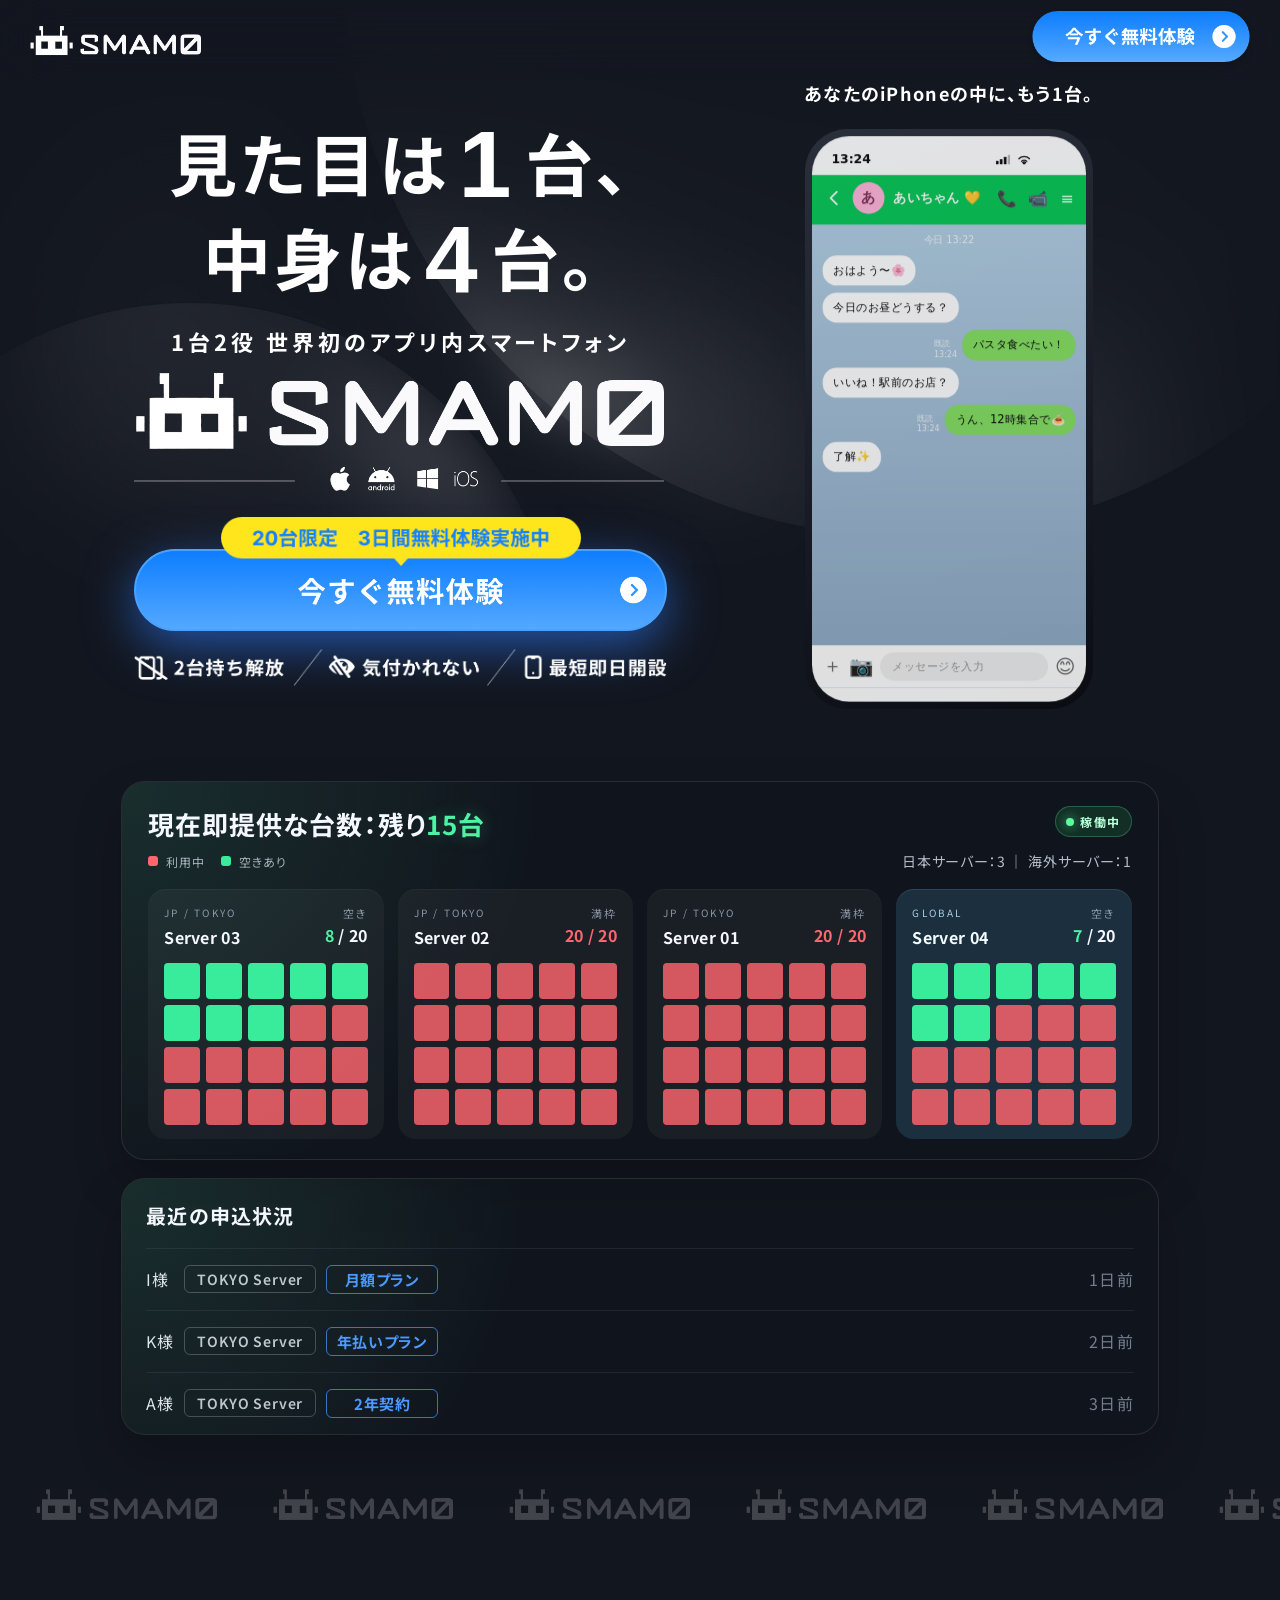
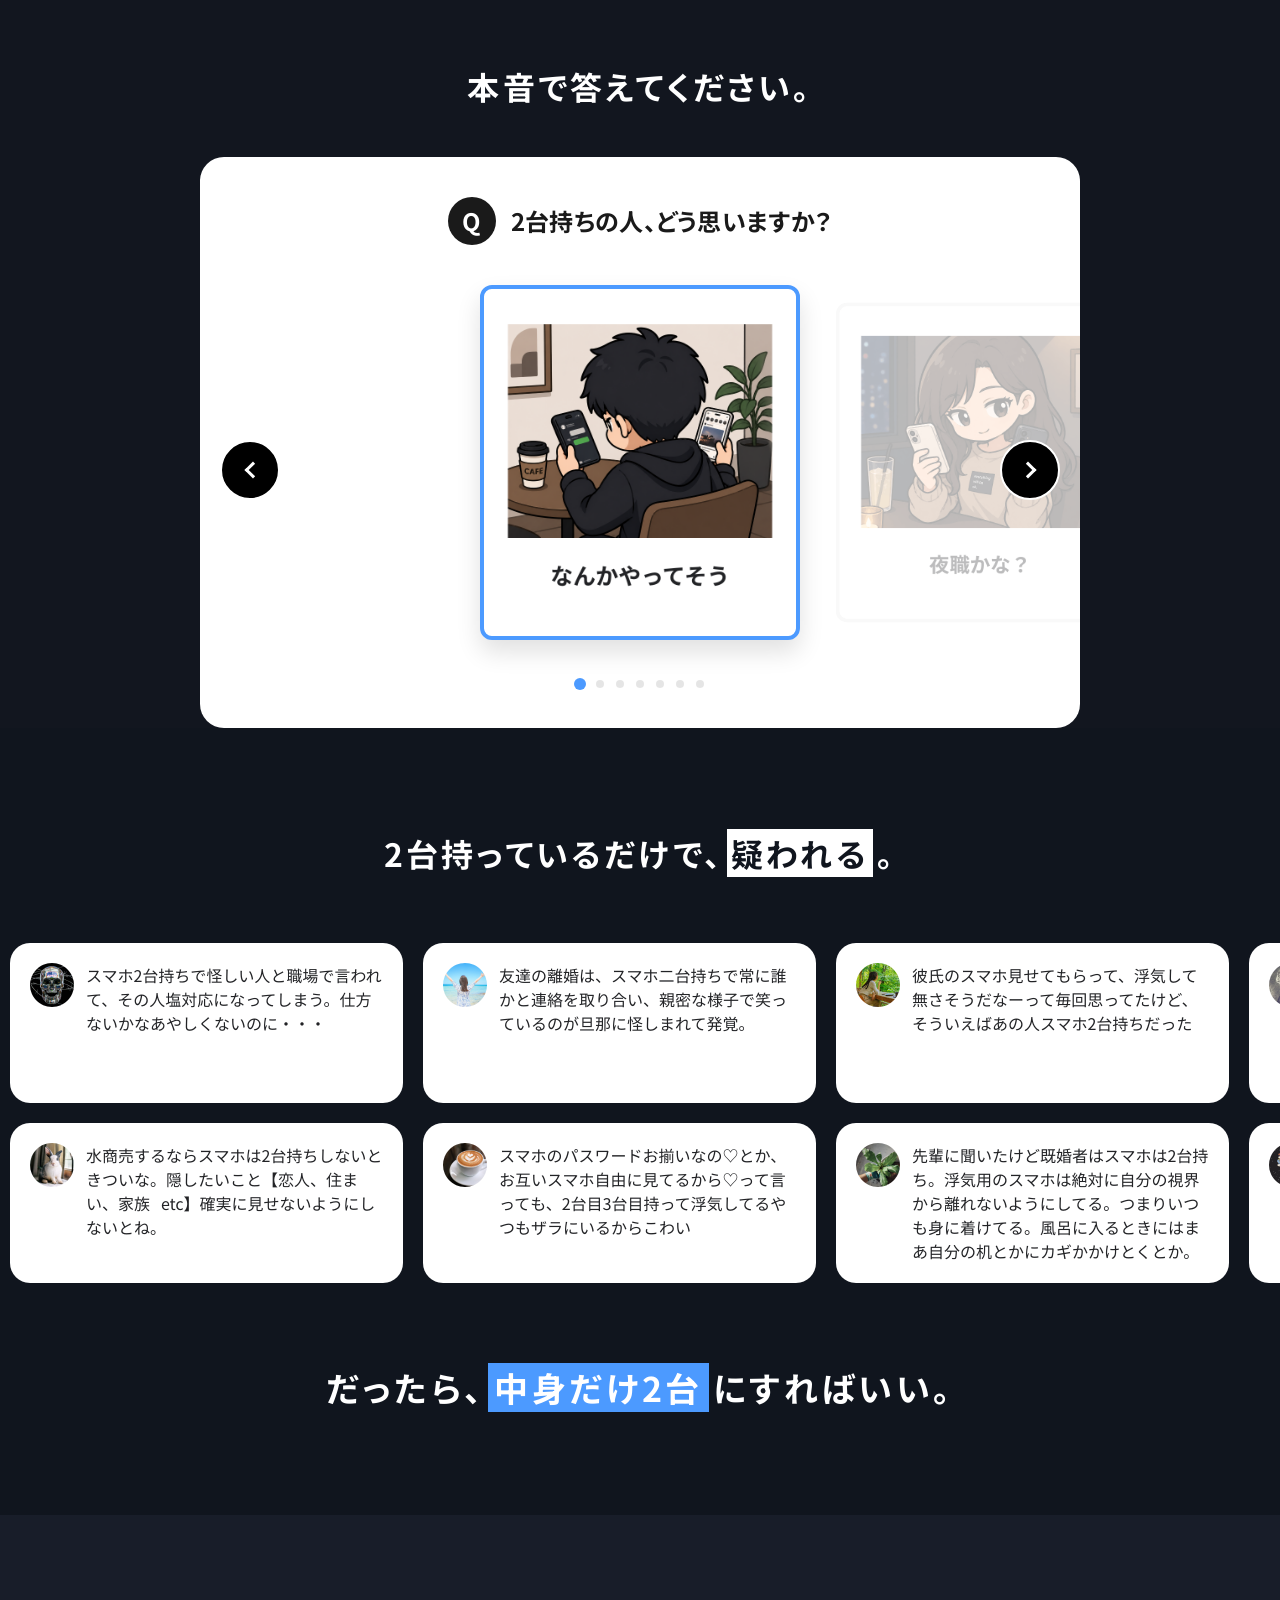
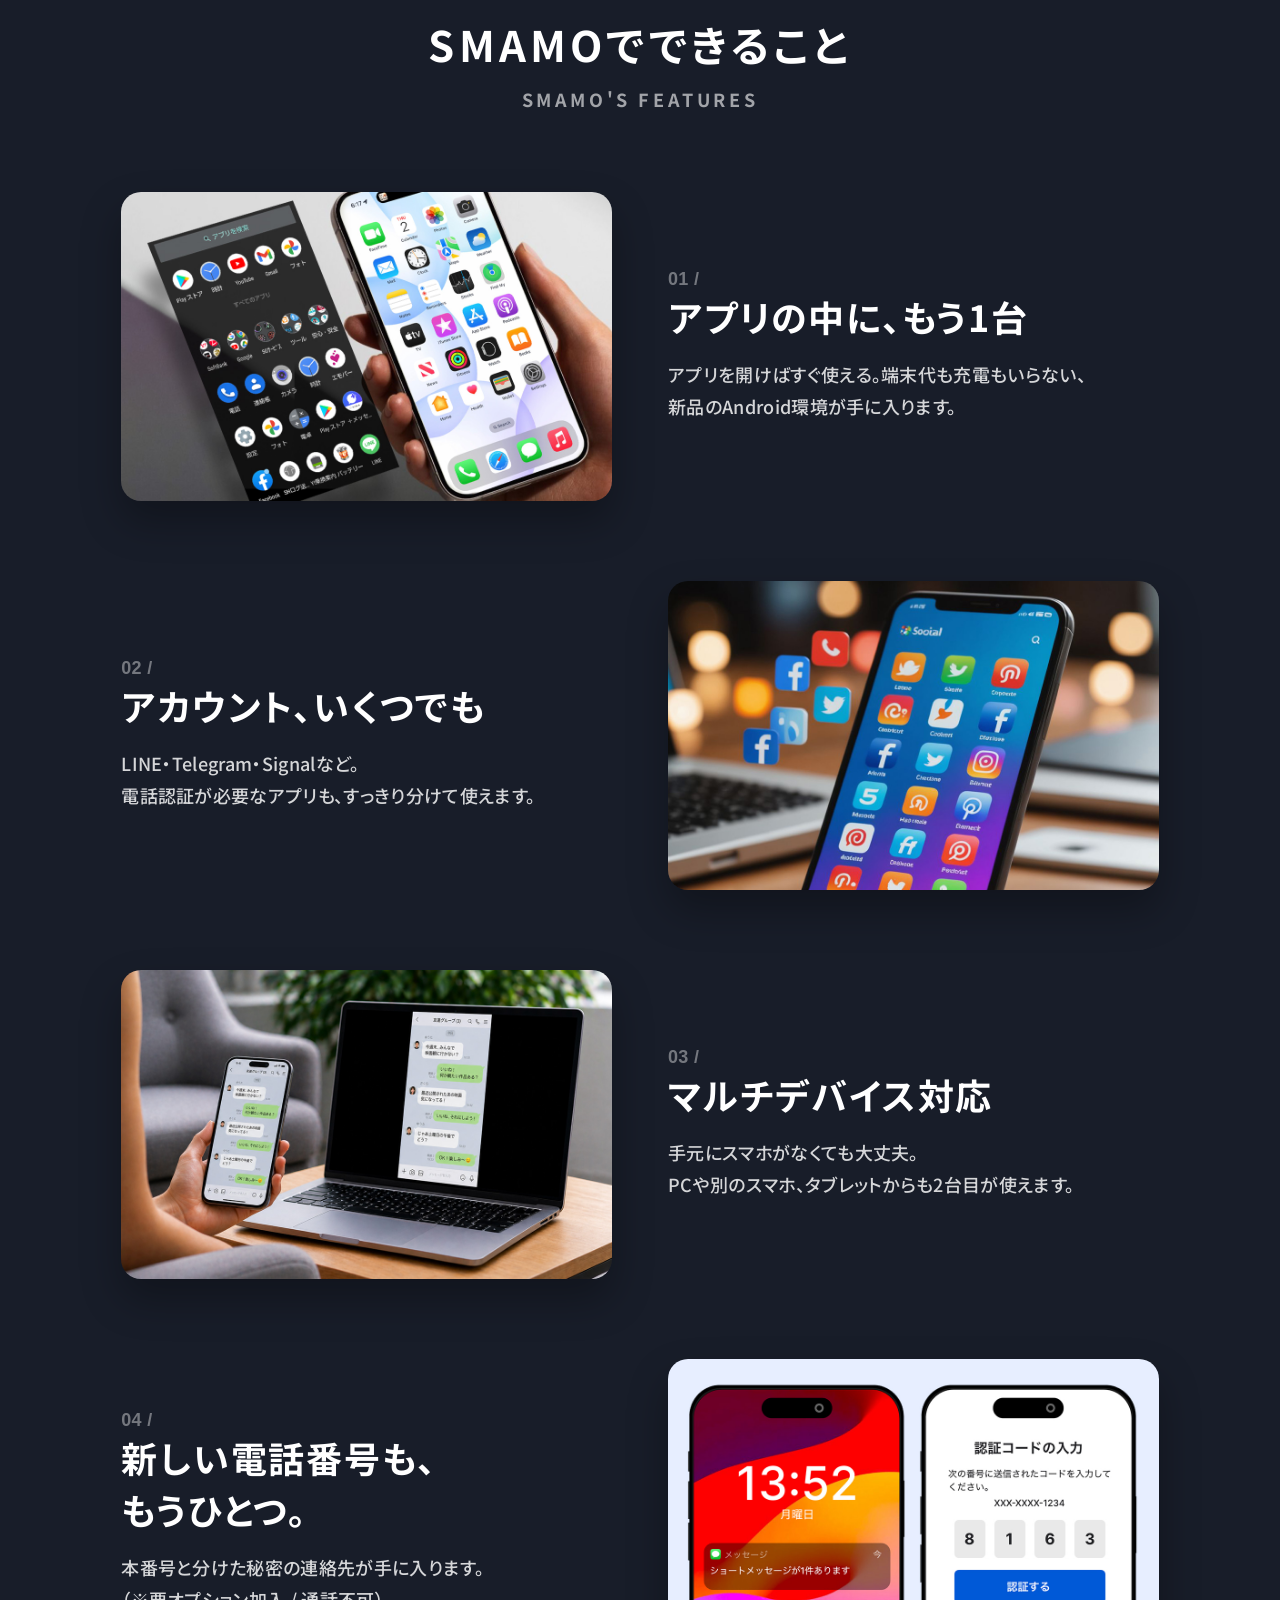
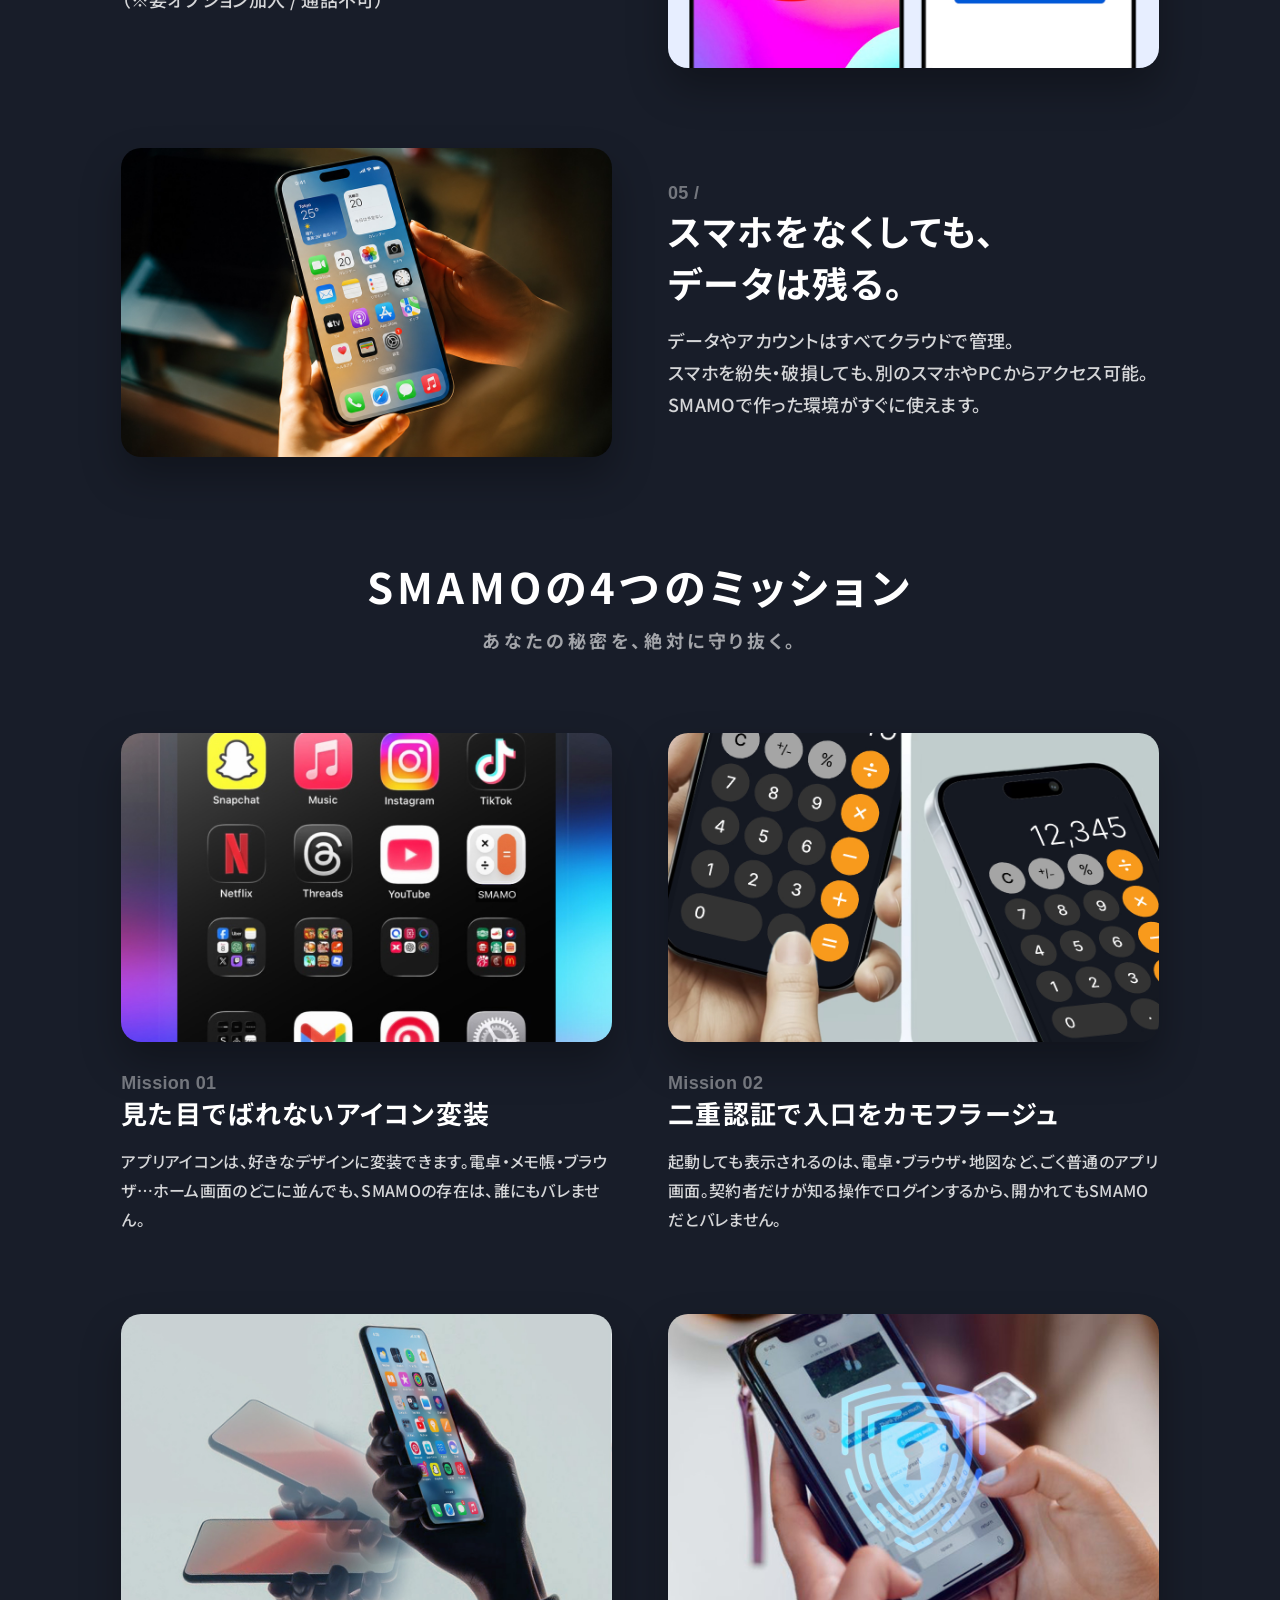
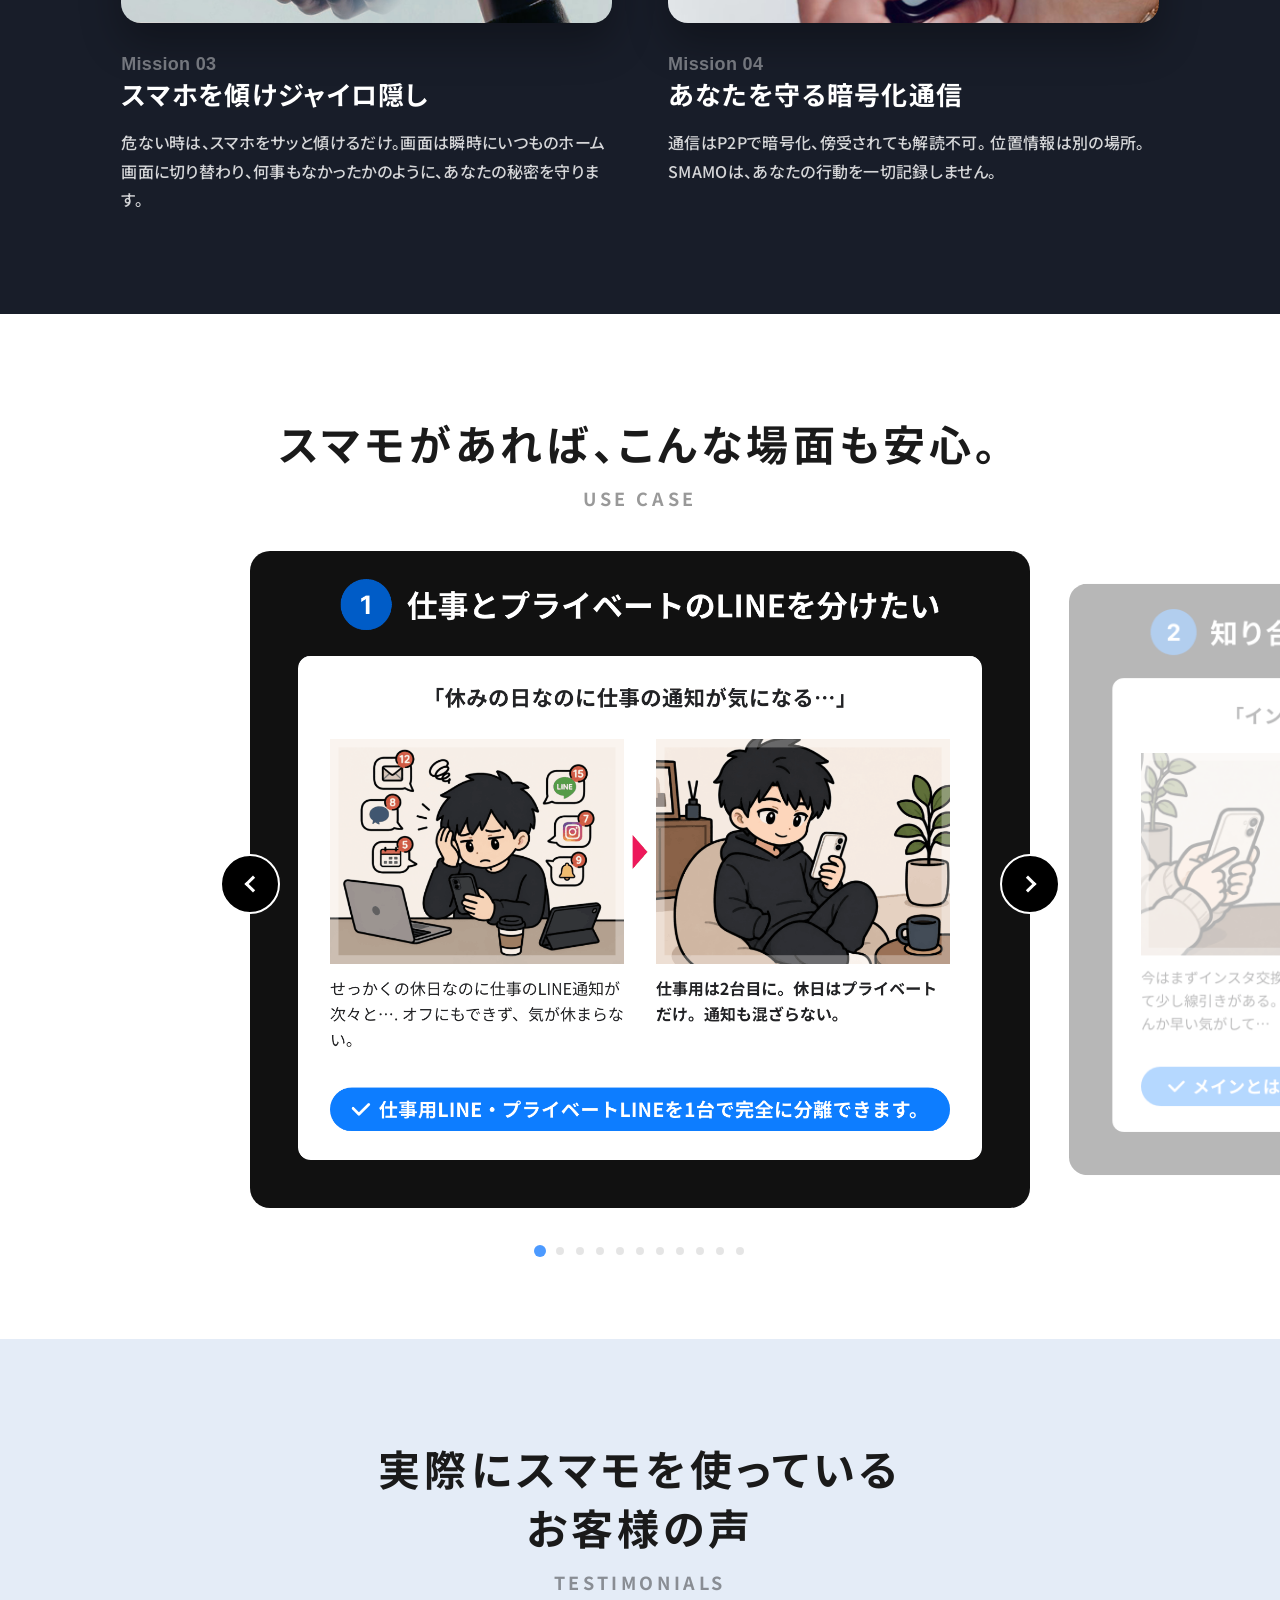
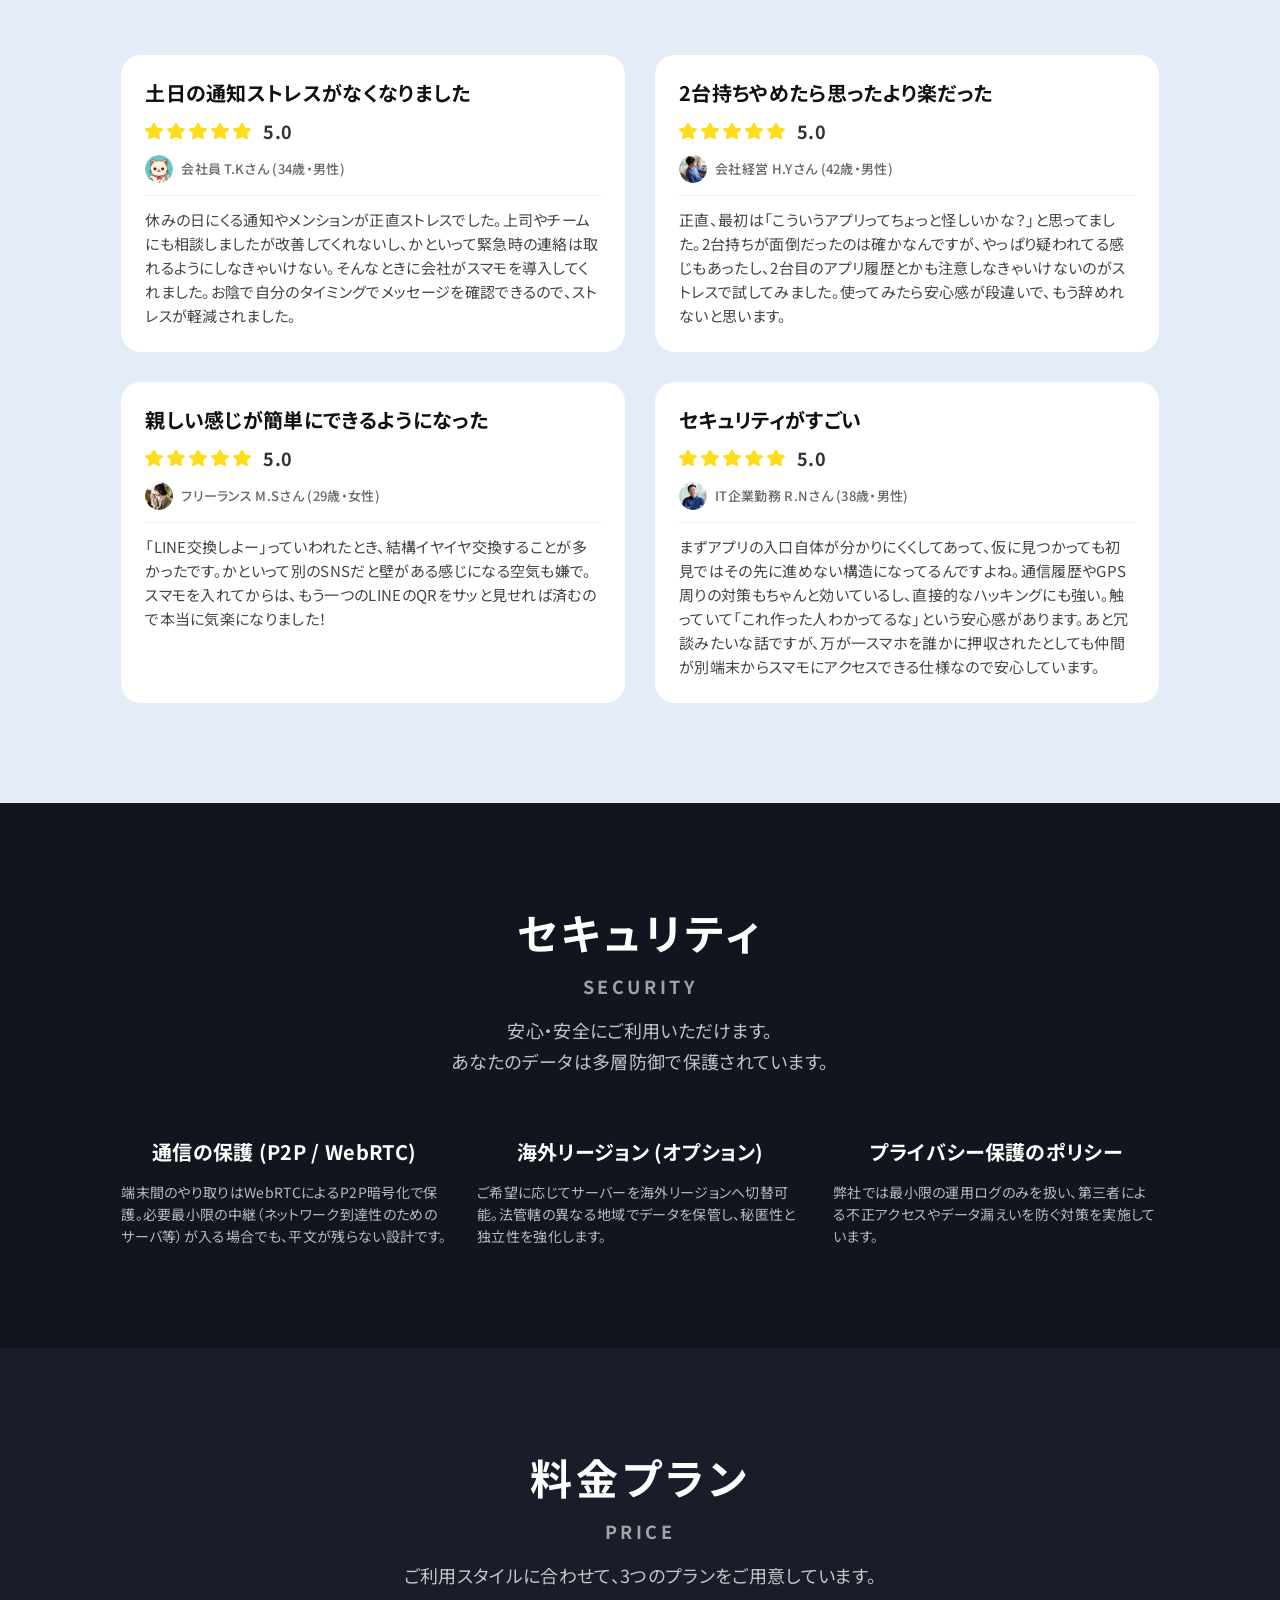
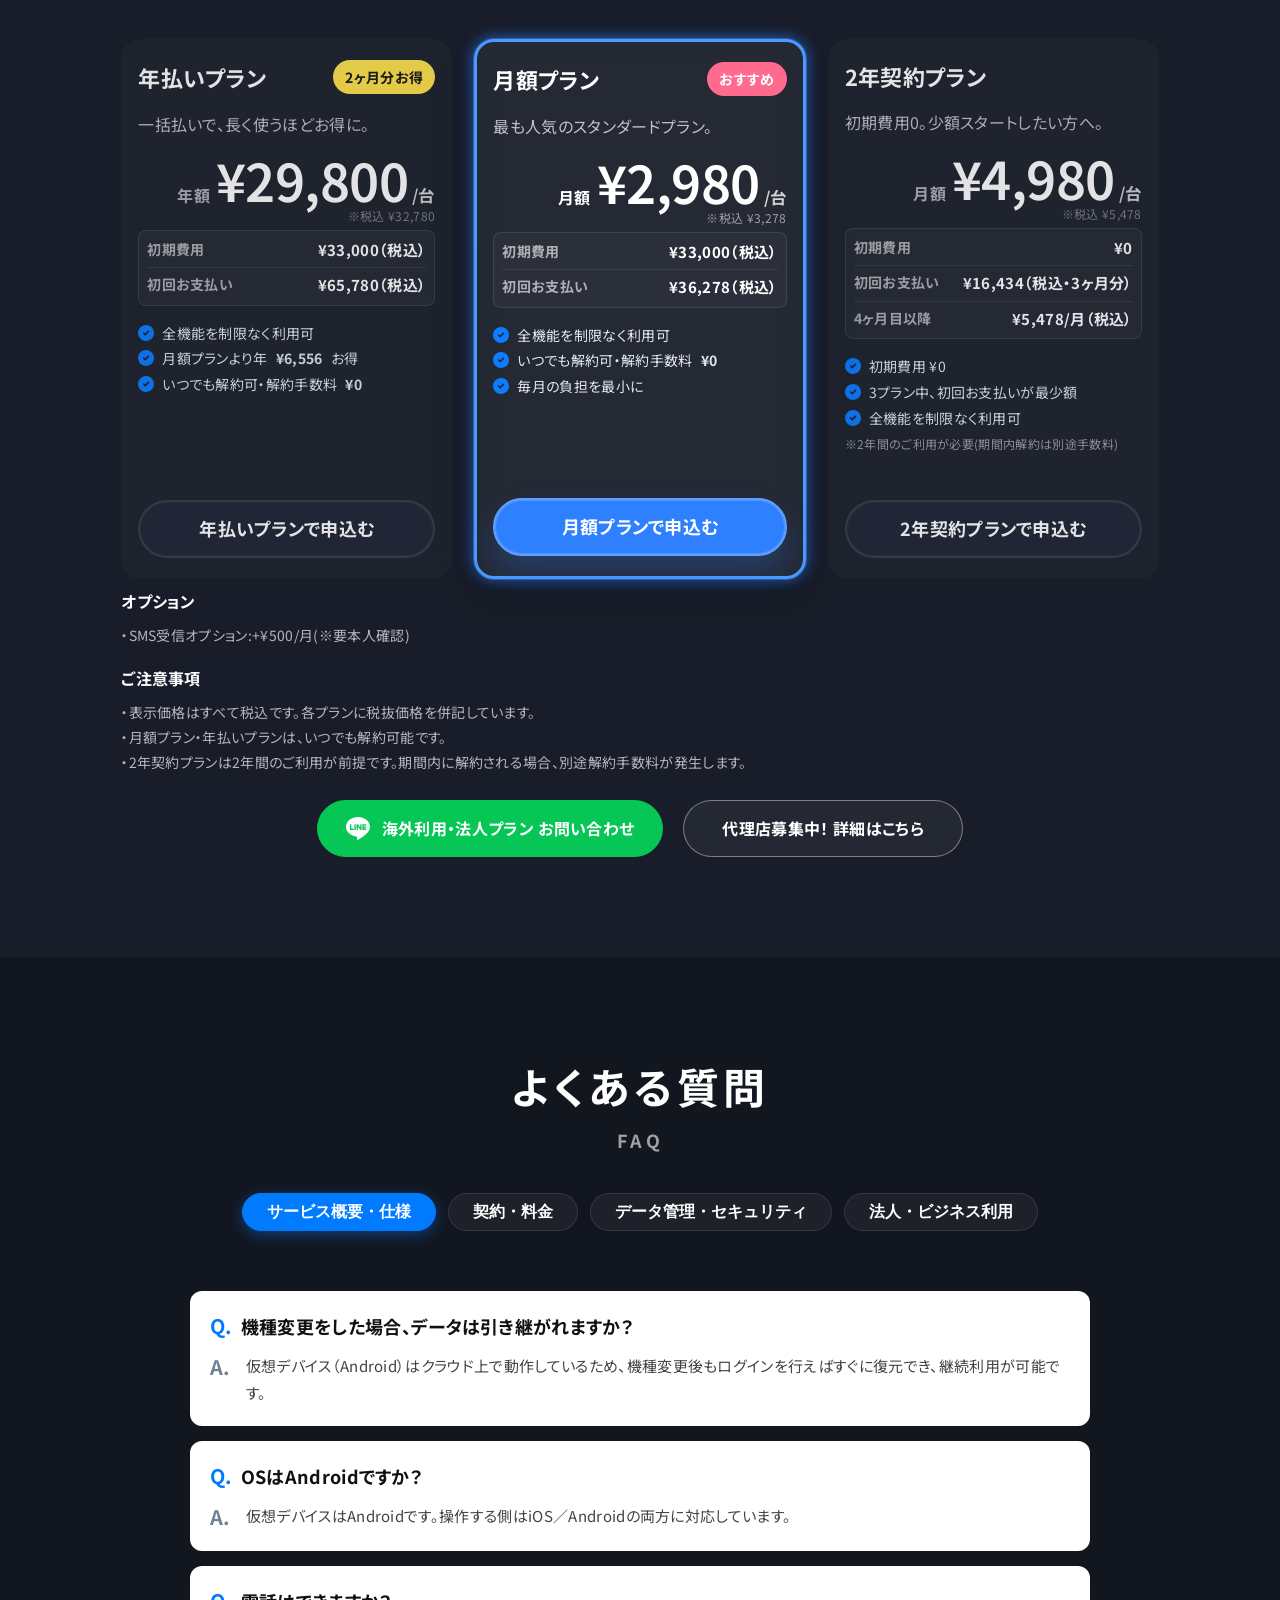
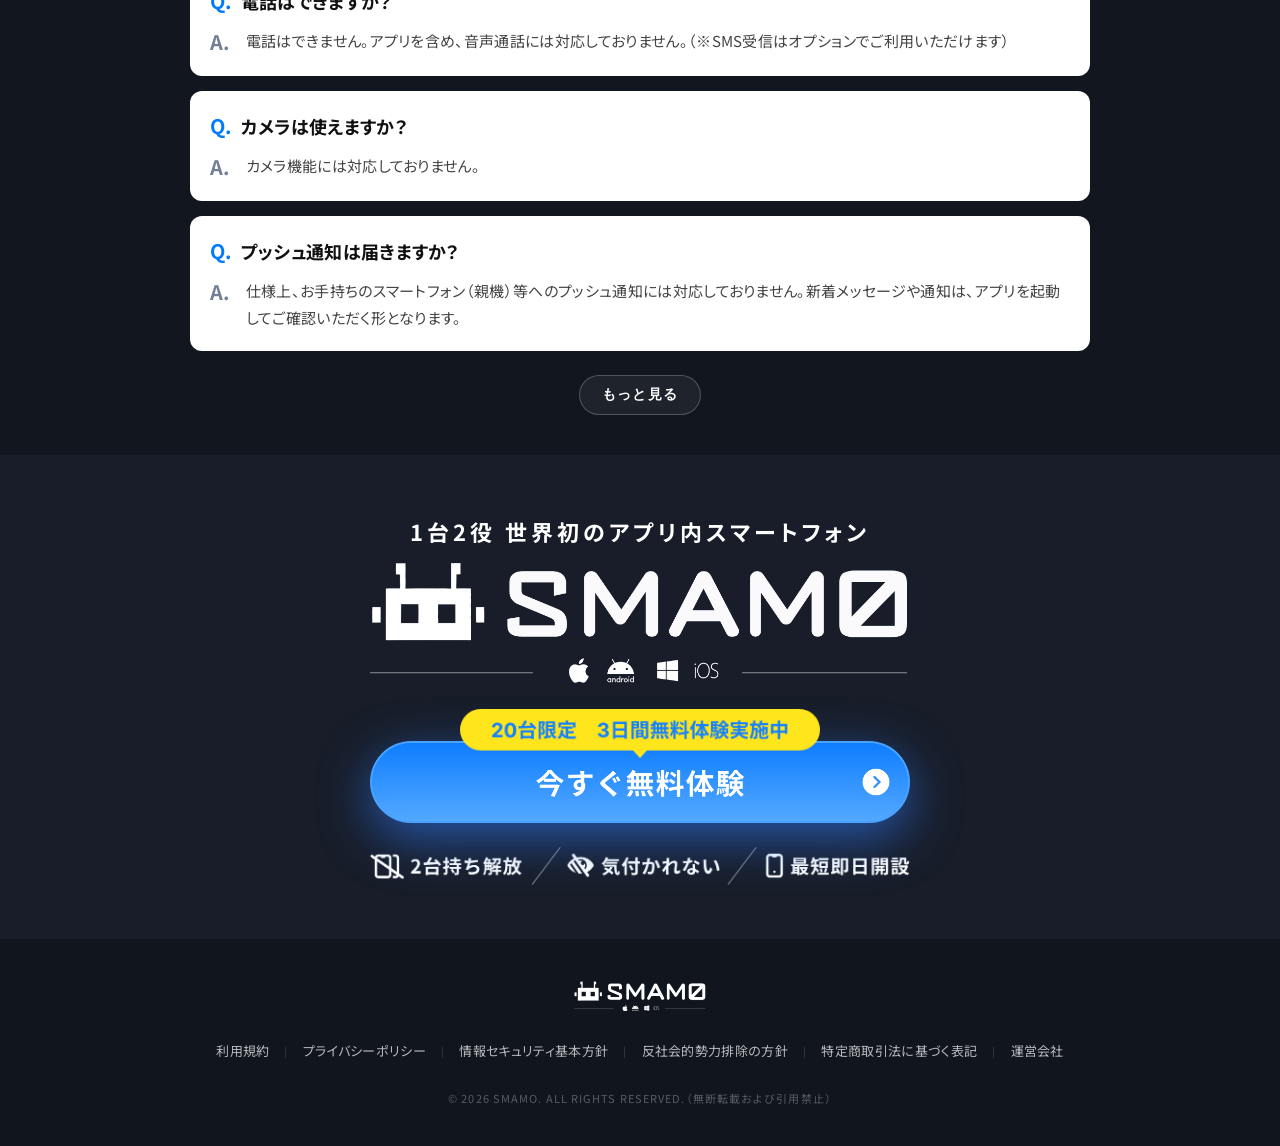
==== commit a8a52cdf: "バージョン3 5/21" ====
--- a/index.html
+++ b/index.html
@@ -38,8 +38,7 @@
                 <img src="img/header-logo.png" alt="SMAMO" class="logo-img">
             </div>
             <div class="header-nav">
-                <a href="#price-section" class="cta-link-main"><img src="img/header-btn.png" alt="今すぐ無料体験"
-                        class="header-cta-img"></a>
+                <a href="#price-section" class="cta-link-main"><img src="img/header-btn.png" alt="今すぐ無料体験" class="header-cta-img"></a>
             </div>
         </div>
     </header>
@@ -51,8 +50,7 @@
                 <div class="hero-content">
                     <!-- 1. Mein Text -->
                     <div class="hero-item mein-text-wrap hero-stage-1">
-                        <h1 class="mein-text">見た目は<span class="num">1</span>台、<br>中身は<span class="num"
-                                id="dynamic-num">2</span>台。</h1>
+                        <h1 class="mein-text">見た目は<span class="num">1</span>台、<br>中身は<span class="num" id="dynamic-num">2</span>台。</h1>
                     </div>
 
                     <!-- 2. Main Logo -->
@@ -752,15 +750,6 @@
                             <span class="price-card__badge">2ヶ月分お得</span>
                         </div>
                         <p class="price-card__lead">一括払いで、長く使うほどお得に。</p>
-                        <div class="price-card__capacity">
-                            <div class="price-card__capacity-head">
-                                <span>現在即提供な台数</span>
-                                <strong>残り 6 / 20 台</strong>
-                            </div>
-                            <div class="price-card__capacity-bar" aria-hidden="true">
-                                <span class="price-card__capacity-fill" style="width: 30%;"></span>
-                            </div>
-                        </div>
                         <div class="price-card__main">
                             <div class="price-card__headline">
                                 <p class="price-card__term">年額</p>
@@ -781,7 +770,7 @@
                         <ul class="price-card__features">
                             <li><img src="img/check.svg" alt="" class="price-card__check" aria-hidden="true">全機能を制限なく利用可</li>
                             <li><img src="img/check.svg" alt="" class="price-card__check" aria-hidden="true">月額プランより年 <span class="price-card__amount">¥6,556</span> お得</li>
-                            <li><img src="img/check.svg" alt="" class="price-card__check" aria-hidden="true">いつでも解約可(残月分日割り返金)</li>
+                            <li><img src="img/check.svg" alt="" class="price-card__check" aria-hidden="true">いつでも解約可・解約手数料 <span class="price-card__amount">¥0</span></li>
                         </ul>
                         <a href="#contact" class="price-card__cta">年払いプランで申込む</a>
                     </article>
@@ -792,15 +781,6 @@
                             <span class="price-card__badge price-card__badge--blue">おすすめ</span>
                         </div>
                         <p class="price-card__lead">最も人気のスタンダードプラン。</p>
-                        <div class="price-card__capacity">
-                            <div class="price-card__capacity-head">
-                                <span>現在即提供な台数</span>
-                                <strong>残り 4 / 30 台</strong>
-                            </div>
-                            <div class="price-card__capacity-bar" aria-hidden="true">
-                                <span class="price-card__capacity-fill" style="width: 13.4%;"></span>
-                            </div>
-                        </div>
                         <div class="price-card__main">
                             <div class="price-card__headline">
                                 <p class="price-card__term">月額</p>
@@ -831,15 +811,6 @@
                             <span class="price-card__label">2年契約プラン</span>
                         </div>
                         <p class="price-card__lead">初期費用0。少額スタートしたい方へ。</p>
-                        <div class="price-card__capacity">
-                            <div class="price-card__capacity-head">
-                                <span>現在即提供な台数</span>
-                                <strong>残り 2 / 15 台</strong>
-                            </div>
-                            <div class="price-card__capacity-bar" aria-hidden="true">
-                                <span class="price-card__capacity-fill" style="width: 13.4%;"></span>
-                            </div>
-                        </div>
                         <div class="price-card__main">
                             <div class="price-card__headline">
                                 <p class="price-card__term">月額</p>
--- a/style.css
+++ b/style.css
@@ -2079,7 +2079,7 @@
     backdrop-filter: blur(12px);
     display: flex;
     flex-direction: column;
-    min-height: 600px;
+    min-height: 540px;
     opacity: 0.88;
 }
 
